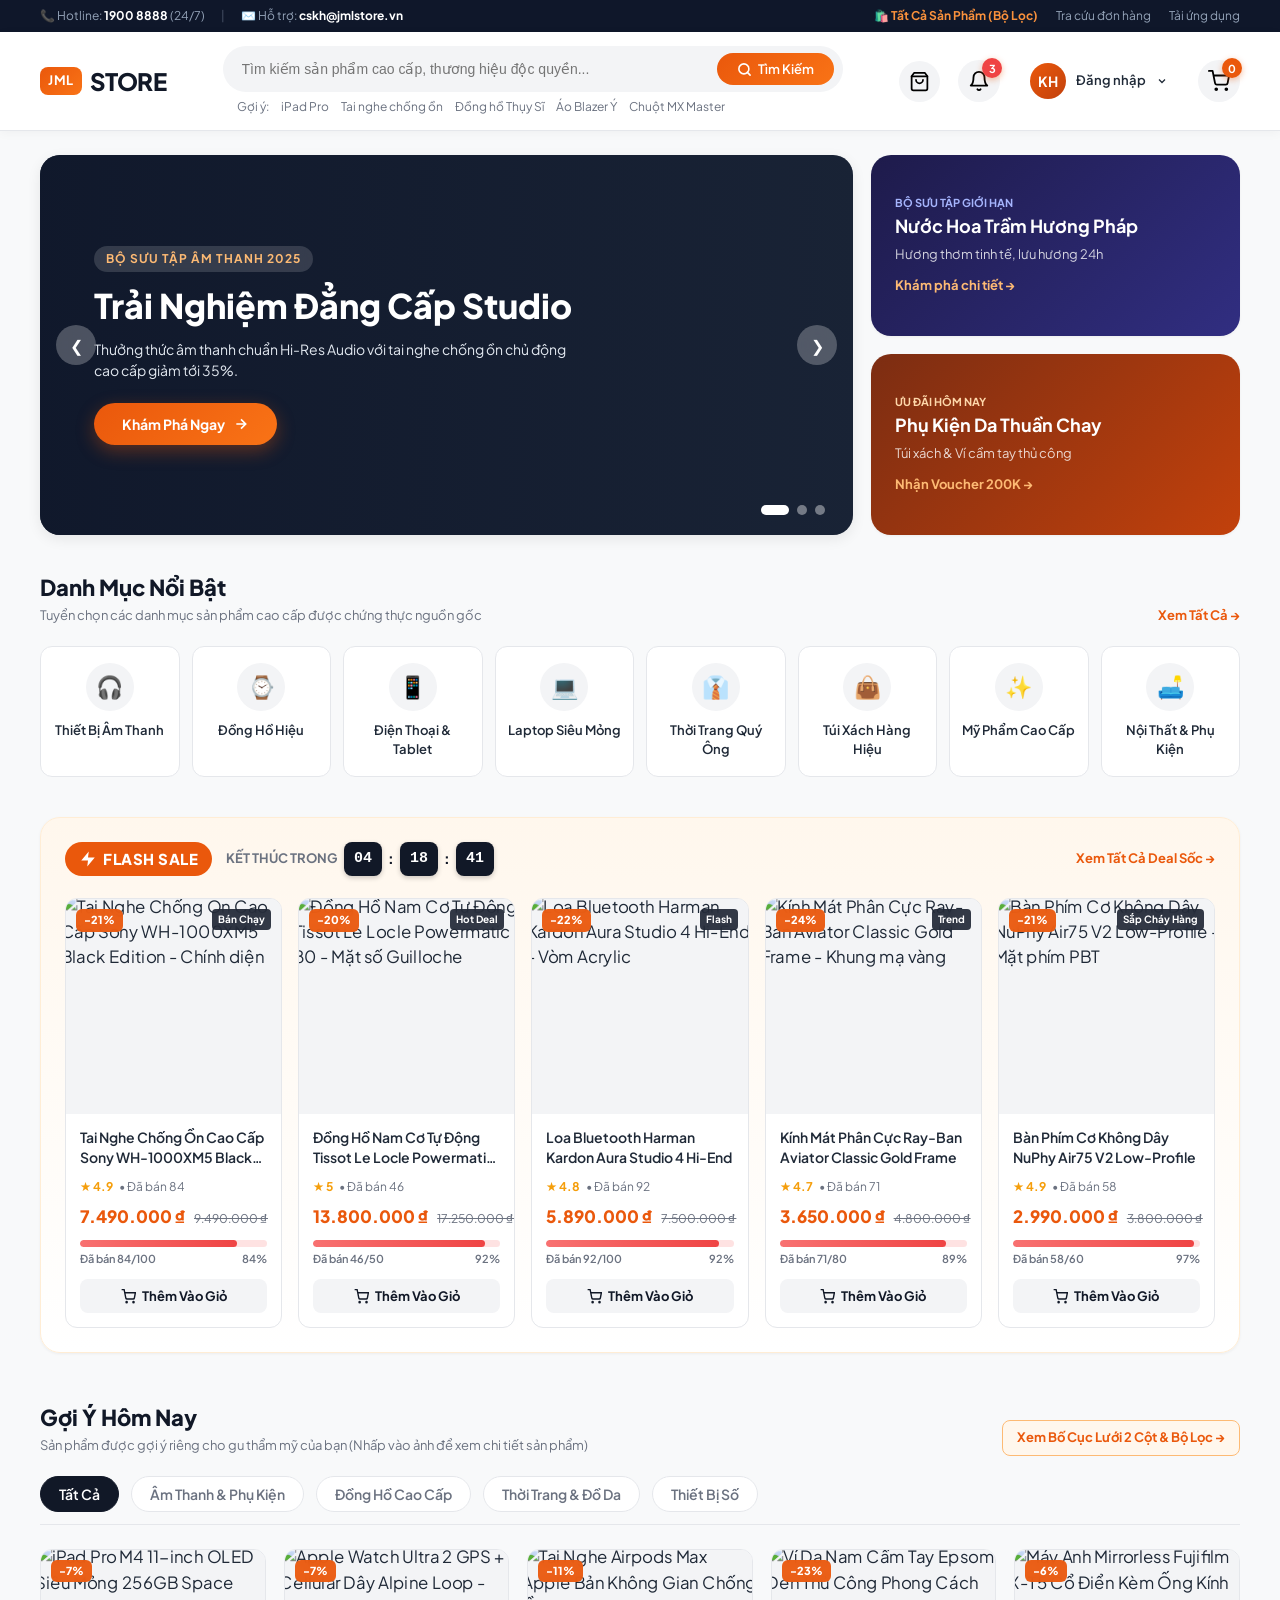
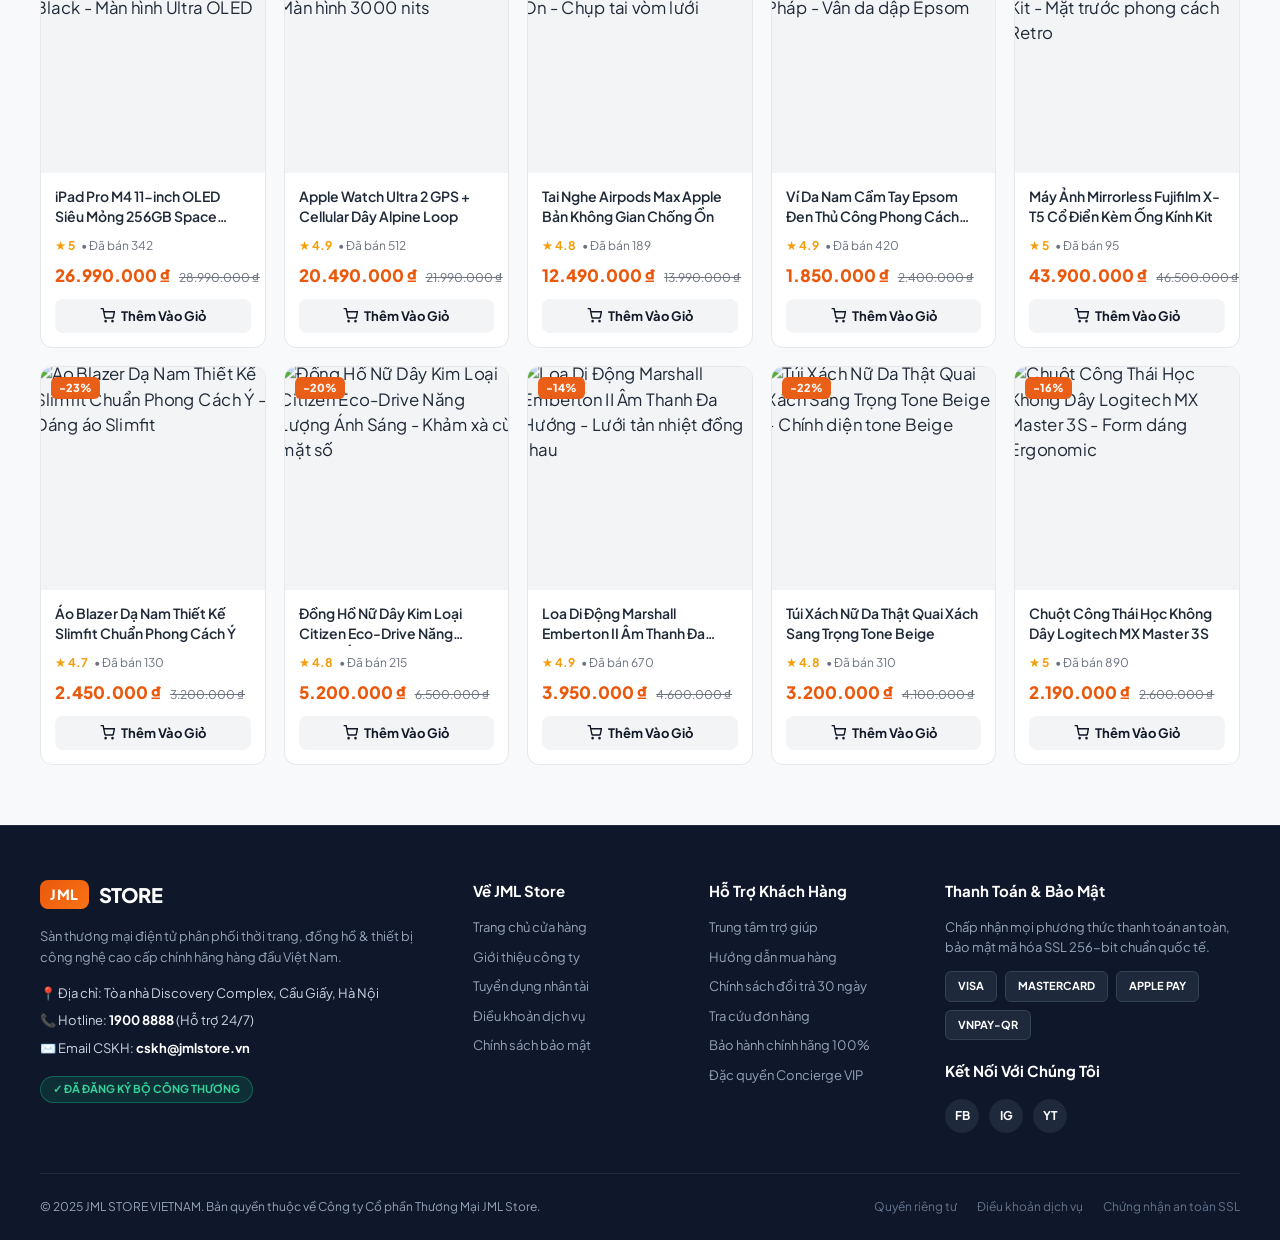
==== frontend/user/index.html @ 05810da1 "Merge branch 'develop' of https://github.com/nducanhh0402/JML-Store into develop" ====
<!doctype html>
<html lang="vi">
  <head>
    <meta charset="utf-8" />
    <meta content="width=device-width, initial-scale=1.0" name="viewport" />
    <title>JML Store - Sàn Thương Mại Điện Tử Cao Cấp</title>
    <link rel="icon" type="image/svg+xml" href="../admin/jml-store-icon.svg" />
    <link href="https://fonts.googleapis.com" rel="preconnect" />
    <link crossorigin="" href="https://fonts.gstatic.com" rel="preconnect" />
    <link
      href="https://fonts.googleapis.com/css2?family=Plus+Jakarta+Sans:wght@300;400;500;600;700;800&amp;display=swap"
      rel="stylesheet"
    />
    <style>
      /* ==========================================================================
       0. EMBEDDED GLOBAL STYLES (100% SELF-CONTAINED IN INDEX.HTML)
       ========================================================================== */
      html {
        scroll-behavior: smooth;
        -webkit-font-smoothing: antialiased;
      }

      body {
        overscroll-behavior-y: none;
      }

      .material-symbols-outlined {
        font-variation-settings: 'FILL' 0, 'wght' 400, 'GRAD' 0, 'opsz' 24;
      }
      /* ==========================================================================
       1. CSS RESET & GLOBAL VARIABLES
       ========================================================================== */
      :root {
        --primary: #ea580c;
        --primary-hover: #c2410c;
        --primary-light: #ffedd5;
        --secondary: #111827;
        --secondary-light: #4b5563;
        --accent: #f97316;
        --success: #10b981;
        --background: #f8f9fa;
        --surface: #ffffff;
        --surface-dim: #f3f4f6;
        --border: #e5e7eb;
        --border-focus: #fdba74;
        --text-main: #1f2937;
        --text-muted: #6b7280;
        --shadow-sm: 0 1px 3px rgba(0, 0, 0, 0.05);
        --shadow-md: 0 4px 14px rgba(0, 0, 0, 0.08);
        --shadow-lg: 0 12px 28px rgba(0, 0, 0, 0.12);
        --radius-sm: 8px;
        --radius-md: 12px;
        --radius-lg: 20px;
        --transition: all 0.3s cubic-bezier(0.4, 0, 0.2, 1);
      }

      * {
        box-sizing: border-box;
        margin: 0;
        padding: 0;
      }

      body {
        font-family:
          "Plus Jakarta Sans",
          -apple-system,
          BlinkMacSystemFont,
          sans-serif;
        background-color: var(--background);
        color: var(--text-main);
        line-height: 1.5;
        overflow-x: hidden;
        -webkit-font-smoothing: antialiased;
      }

      a {
        text-decoration: none;
        color: inherit;
      }

      button {
        font-family: inherit;
        border: none;
        background: none;
        cursor: pointer;
        outline: none;
      }

      .container {
        max-width: 1240px;
        margin: 0 auto;
        padding: 0 20px;
      }

      /* Single Page Application Section Controls */
      .spa-section {
        display: none;
      }
      .spa-section.active {
        display: block;
        animation: fadeInView 0.3s cubic-bezier(0.16, 1, 0.3, 1) forwards;
      }
      @keyframes fadeInView {
        from {
          opacity: 0;
          transform: translateY(8px);
        }
        to {
          opacity: 1;
          transform: translateY(0);
        }
      }

      /* ==========================================================================
       2. HEADER & STICKY NAVIGATION
       ========================================================================== */
      .top-bar {
        background: #0f172a;
        color: #94a3b8;
        font-size: 12px;
        padding: 7px 0;
      }
      .top-bar-inner {
        display: flex;
        justify-content: space-between;
        align-items: center;
      }
      .top-links {
        display: flex;
        gap: 18px;
      }
      .top-links a:hover {
        color: #ffffff;
      }

      .header-main {
        position: sticky;
        top: 0;
        z-index: 1000;
        background: rgba(255, 255, 255, 0.95);
        backdrop-filter: blur(12px);
        box-shadow: 0 2px 10px rgba(0, 0, 0, 0.04);
        border-bottom: 1px solid var(--border);
        transition: var(--transition);
      }

      .header-container {
        display: flex;
        align-items: center;
        justify-content: space-between;
        padding: 14px 20px;
        gap: 28px;
      }

      .logo {
        display: flex;
        align-items: center;
        gap: 8px;
        font-size: 24px;
        font-weight: 800;
        color: var(--secondary);
        letter-spacing: -0.5px;
        cursor: pointer;
      }
      .logo-badge {
        background: linear-gradient(135deg, var(--primary), var(--accent));
        color: #fff;
        padding: 4px 8px;
        border-radius: var(--radius-sm);
        font-size: 13px;
        font-weight: 700;
        letter-spacing: 0.5px;
        text-transform: uppercase;
      }

      /* Smart Search Bar */
      .search-wrapper {
        flex: 1;
        max-width: 620px;
        position: relative;
      }
      .search-box {
        display: flex;
        align-items: center;
        background: var(--surface-dim);
        border: 1.5px solid transparent;
        border-radius: 99px;
        padding: 6px 8px 6px 18px;
        transition: var(--transition);
      }
      .search-box:focus-within {
        background: #ffffff;
        border-color: var(--primary);
        box-shadow: 0 0 0 4px rgba(234, 88, 12, 0.12);
      }
      .search-input {
        flex: 1;
        border: none;
        background: transparent;
        outline: none;
        font-size: 14px;
        color: var(--text-main);
      }
      .search-btn {
        background: linear-gradient(135deg, var(--primary), var(--accent));
        color: #ffffff;
        padding: 8px 20px;
        border-radius: 99px;
        font-size: 13px;
        font-weight: 600;
        display: flex;
        align-items: center;
        gap: 6px;
        transition: var(--transition);
      }
      .search-btn:hover {
        transform: scale(1.03);
        box-shadow: 0 4px 12px rgba(234, 88, 12, 0.3);
      }
      .search-keywords {
        display: flex;
        gap: 12px;
        margin-top: 6px;
        font-size: 12px;
        color: var(--text-muted);
        padding-left: 14px;
      }
      .search-keywords a {
        transition: var(--transition);
        cursor: pointer;
      }
      .search-keywords a:hover {
        color: var(--primary);
      }

      /* Actions & Cart Icon */
      .header-actions {
        display: flex;
        align-items: center;
        gap: 18px;
      }
      .user-profile {
        display: flex;
        align-items: center;
        gap: 10px;
        cursor: pointer;
        padding: 6px 12px;
        border-radius: 99px;
        transition: var(--transition);
      }
      .user-profile:hover {
        background: var(--surface-dim);
      }
      .user-avatar {
        width: 36px;
        height: 36px;
        border-radius: 50%;
        background: linear-gradient(135deg, #ea580c, #c2410c);
        color: #ffffff;
        display: flex;
        align-items: center;
        justify-content: center;
        font-weight: 700;
        font-size: 14px;
      }

      .cart-btn {
        position: relative;
        padding: 10px;
        border-radius: 50%;
        background: var(--surface-dim);
        display: flex;
        align-items: center;
        justify-content: center;
        transition: var(--transition);
      }
      .cart-btn:hover {
        background: var(--primary-light);
        color: var(--primary);
      }
      .cart-badge {
        position: absolute;
        top: -2px;
        right: -2px;
        background: var(--primary);
        color: #ffffff;
        font-size: 11px;
        font-weight: 700;
        width: 20px;
        height: 20px;
        border-radius: 50%;
        display: flex;
        align-items: center;
        justify-content: center;
        box-shadow: 0 2px 6px rgba(234, 88, 12, 0.4);
        transition: transform 0.25s cubic-bezier(0.175, 0.885, 0.32, 1.275);
      }
      .cart-badge.bounce {
        animation: cartBounce 0.5s cubic-bezier(0.36, 0.07, 0.19, 0.97) both;
      }

      @keyframes cartBounce {
        0%,
        100% {
          transform: scale(1);
        }
        30% {
          transform: scale(1.4) translateY(-3px);
        }
        60% {
          transform: scale(0.9);
        }
        80% {
          transform: scale(1.15);
        }
      }

      /* Dropdown Modals */
      .cart-dropdown {
        position: absolute;
        top: calc(100% + 12px);
        right: 0;
        width: 360px;
        background: #ffffff;
        border-radius: var(--radius-md);
        box-shadow: var(--shadow-lg);
        border: 1px solid var(--border);
        padding: 18px;
        display: none;
        flex-direction: column;
        gap: 12px;
        z-index: 1001;
        animation: fadeInDropdown 0.25s ease forwards;
      }
      .cart-dropdown.active {
        display: flex;
      }
      @keyframes fadeInDropdown {
        from {
          opacity: 0;
          transform: translateY(-8px);
        }
        to {
          opacity: 1;
          transform: translateY(0);
        }
      }
      .cart-item {
        display: flex;
        align-items: center;
        gap: 12px;
        padding: 8px 0;
        border-bottom: 1px solid var(--border);
      }
      .cart-item img {
        width: 44px;
        height: 44px;
        border-radius: 6px;
        object-fit: cover;
      }
      .cart-item-info {
        flex: 1;
        font-size: 13px;
      }
      .cart-item-price {
        font-weight: 700;
        color: var(--primary);
      }

      /* ==========================================================================
       3. HERO BANNER & SUB-BANNERS
       ========================================================================== */
      .hero-section {
        padding: 24px 0 36px;
      }
      .hero-grid {
        display: grid;
        grid-template-columns: 2.2fr 1fr;
        gap: 18px;
        align-items: stretch;
      }

      /* Slider Container */
      .main-slider {
        position: relative;
        height: 380px;
        border-radius: var(--radius-lg);
        overflow: hidden;
        box-shadow: var(--shadow-md);
        background: #1e293b;
      }
      .slide {
        position: absolute;
        inset: 0;
        opacity: 0;
        visibility: hidden;
        transition:
          opacity 0.7s cubic-bezier(0.4, 0, 0.2, 1),
          transform 0.7s cubic-bezier(0.4, 0, 0.2, 1);
        transform: scale(1.03);
        display: flex;
        align-items: center;
        padding: 0 54px;
        color: #ffffff;
        background-size: cover;
        background-position: center;
      }
      .slide::before {
        content: "";
        position: absolute;
        inset: 0;
        background: linear-gradient(
          90deg,
          rgba(15, 23, 42, 0.92) 0%,
          rgba(15, 23, 42, 0.35) 100%
        );
        z-index: 1;
      }
      .slide.active {
        opacity: 1;
        visibility: visible;
        transform: scale(1);
      }
      .slide-content {
        position: relative;
        z-index: 2;
        max-width: 480px;
      }
      .slide-tag {
        display: inline-block;
        padding: 4px 12px;
        background: rgba(255, 255, 255, 0.15);
        backdrop-filter: blur(8px);
        border-radius: 99px;
        font-size: 12px;
        font-weight: 700;
        text-transform: uppercase;
        margin-bottom: 14px;
        letter-spacing: 1px;
        color: #fdba74;
      }
      .slide-title {
        font-size: 34px;
        font-weight: 800;
        line-height: 1.2;
        margin-bottom: 12px;
      }
      .slide-desc {
        font-size: 14px;
        color: #e2e8f0;
        margin-bottom: 22px;
        line-height: 1.5;
      }
      .btn-hero {
        background: linear-gradient(135deg, var(--primary), var(--accent));
        color: #fff;
        padding: 12px 28px;
        border-radius: 99px;
        font-weight: 700;
        font-size: 14px;
        display: inline-flex;
        align-items: center;
        gap: 8px;
        box-shadow: 0 6px 18px rgba(234, 88, 12, 0.35);
        transition: var(--transition);
      }
      .btn-hero:hover {
        transform: translateY(-2px) scale(1.02);
        box-shadow: 0 10px 24px rgba(234, 88, 12, 0.45);
      }
      .btn-hero:active {
        transform: translateY(1px) scale(0.98);
      }

      /* Slider Controls */
      .slider-nav {
        position: absolute;
        bottom: 20px;
        right: 28px;
        z-index: 5;
        display: flex;
        gap: 8px;
      }
      .slider-dot {
        width: 10px;
        height: 10px;
        border-radius: 99px;
        background: rgba(255, 255, 255, 0.4);
        transition: var(--transition);
        cursor: pointer;
      }
      .slider-dot.active {
        width: 28px;
        background: #ffffff;
      }

      .slider-arrows {
        position: absolute;
        top: 50%;
        width: 100%;
        transform: translateY(-50%);
        z-index: 5;
        display: flex;
        justify-content: space-between;
        padding: 0 16px;
        pointer-events: none;
      }
      .slider-arrow-btn {
        width: 40px;
        height: 40px;
        border-radius: 50%;
        background: rgba(255, 255, 255, 0.25);
        backdrop-filter: blur(8px);
        color: #ffffff;
        display: flex;
        align-items: center;
        justify-content: center;
        cursor: pointer;
        pointer-events: auto;
        transition: var(--transition);
        font-size: 16px;
      }
      .slider-arrow-btn:hover {
        background: #ffffff;
        color: var(--secondary);
      }

      /* Side Banners */
      .side-banners {
        display: flex;
        flex-direction: column;
        gap: 18px;
      }
      .side-banner {
        flex: 1;
        border-radius: var(--radius-lg);
        padding: 24px;
        position: relative;
        overflow: hidden;
        color: #ffffff;
        display: flex;
        flex-direction: column;
        justify-content: center;
        box-shadow: var(--shadow-sm);
        transition: var(--transition);
      }
      .side-banner:hover {
        transform: translateY(-3px);
        box-shadow: var(--shadow-md);
      }
      .side-banner-1 {
        background: linear-gradient(135deg, #1e1b4b 0%, #312e81 100%);
      }
      .side-banner-2 {
        background: linear-gradient(135deg, #7c2d12 0%, #c2410c 100%);
      }
      .side-banner-title {
        font-size: 18px;
        font-weight: 700;
        margin-bottom: 6px;
      }
      .side-banner-sub {
        font-size: 13px;
        color: rgba(255, 255, 255, 0.8);
        margin-bottom: 12px;
      }
      .side-banner-link {
        font-size: 13px;
        font-weight: 700;
        color: #fdba74;
        display: inline-flex;
        align-items: center;
        gap: 4px;
      }

      /* ==========================================================================
       4. CATEGORIES SECTION
       ========================================================================== */
      .section-title-wrap {
        display: flex;
        justify-content: space-between;
        align-items: flex-end;
        margin-bottom: 20px;
      }
      .section-title {
        font-size: 22px;
        font-weight: 800;
        color: var(--secondary);
        display: flex;
        align-items: center;
        gap: 10px;
      }
      .section-subtitle {
        font-size: 13px;
        color: var(--text-muted);
        margin-top: 2px;
      }
      .view-all-link {
        font-size: 13px;
        font-weight: 700;
        color: var(--primary);
        transition: var(--transition);
        cursor: pointer;
      }
      .view-all-link:hover {
        text-decoration: underline;
      }

      .categories-grid {
        display: grid;
        grid-template-columns: repeat(8, 1fr);
        gap: 12px;
        margin-bottom: 40px;
      }
      .category-card {
        background: var(--surface);
        border-radius: var(--radius-md);
        padding: 16px 10px;
        display: flex;
        flex-direction: column;
        align-items: center;
        text-align: center;
        border: 1px solid var(--border);
        transition: var(--transition);
        cursor: pointer;
      }
      .category-card:hover {
        transform: translateY(-6px);
        box-shadow: var(--shadow-md);
        border-color: var(--border-focus);
      }
      .category-icon {
        width: 48px;
        height: 48px;
        border-radius: 50%;
        background: var(--surface-dim);
        display: flex;
        align-items: center;
        justify-content: center;
        font-size: 22px;
        margin-bottom: 10px;
        transition: var(--transition);
      }
      .category-card:hover .category-icon {
        background: var(--primary-light);
        transform: scale(1.1);
      }
      .category-name {
        font-size: 13px;
        font-weight: 600;
        color: var(--text-main);
      }

      /* ==========================================================================
       5. FLASH SALE SECTION
       ========================================================================== */
      .flash-sale-wrapper {
        background: linear-gradient(180deg, #fff7ed 0%, #ffffff 100%);
        border: 1.5px solid #ffedd5;
        border-radius: var(--radius-lg);
        padding: 24px;
        margin-bottom: 48px;
        box-shadow: var(--shadow-sm);
      }
      .flash-sale-header {
        display: flex;
        justify-content: space-between;
        align-items: center;
        margin-bottom: 22px;
        flex-wrap: wrap;
        gap: 14px;
      }
      .flash-title-box {
        display: flex;
        align-items: center;
        gap: 14px;
      }
      .flash-badge {
        display: inline-flex;
        align-items: center;
        gap: 6px;
        background: var(--primary);
        color: #ffffff;
        padding: 6px 14px;
        border-radius: 99px;
        font-size: 15px;
        font-weight: 800;
        letter-spacing: 0.5px;
        animation: pulseGlow 2s infinite ease-in-out;
      }
      @keyframes pulseGlow {
        0%,
        100% {
          box-shadow: 0 0 0 0 rgba(234, 88, 12, 0.4);
        }
        50% {
          box-shadow: 0 0 0 8px rgba(234, 88, 12, 0);
        }
      }

      /* Countdown Timer */
      .countdown-timer {
        display: flex;
        align-items: center;
        gap: 6px;
        font-weight: 700;
        font-size: 14px;
      }
      .countdown-box {
        background: #111827;
        color: #ffffff;
        padding: 6px 10px;
        border-radius: var(--radius-sm);
        min-width: 34px;
        text-align: center;
        font-size: 15px;
        font-family: monospace;
        font-weight: 700;
        box-shadow: 0 2px 5px rgba(0, 0, 0, 0.2);
      }
      .countdown-sep {
        font-weight: 800;
        color: #111827;
      }

      .flash-products-grid {
        display: grid;
        grid-template-columns: repeat(5, 1fr);
        gap: 16px;
      }

      /* ==========================================================================
       6. PRODUCT CARDS & INTERACTIONS (HOVER MULTI-IMAGE CAROUSEL)
       ========================================================================== */
      .product-card {
        background: var(--surface);
        border-radius: var(--radius-md);
        border: 1px solid var(--border);
        overflow: hidden;
        display: flex;
        flex-direction: column;
        transition: var(--transition);
        position: relative;
        cursor: pointer;
      }
      .product-card:hover {
        transform: translateY(-6px);
        box-shadow: var(--shadow-lg);
        border-color: #fdba74;
      }

      .product-img-wrapper {
        position: relative;
        aspect-ratio: 1/1;
        overflow: hidden;
        background: #f3f4f6;
        cursor: pointer;
      }

      /* Image layer container inside wrapper */
      .product-carousel-track {
        position: absolute;
        inset: 0;
        width: 100%;
        height: 100%;
      }

      .product-slide-img {
        position: absolute;
        inset: 0;
        width: 100%;
        height: 100%;
        object-fit: cover;
        opacity: 0;
        visibility: hidden;
        transform: scale(1.02);
        transition:
          opacity 0.45s cubic-bezier(0.4, 0, 0.2, 1),
          transform 0.6s cubic-bezier(0.4, 0, 0.2, 1);
        pointer-events: none;
      }
      .product-slide-img.active {
        opacity: 1;
        visibility: visible;
        transform: scale(1.05);
      }

      /* Mini Pagination Dots & Indicators */
      .product-mini-indicators {
        position: absolute;
        bottom: 8px;
        left: 0;
        right: 0;
        z-index: 5;
        display: flex;
        justify-content: center;
        align-items: center;
        gap: 4px;
        padding: 0 10px;
        opacity: 0;
        transform: translateY(4px);
        transition:
          opacity 0.3s ease,
          transform 0.3s ease;
      }
      .product-img-wrapper:hover .product-mini-indicators,
      .product-card:hover .product-mini-indicators {
        opacity: 1;
        transform: translateY(0);
      }

      .product-mini-dot {
        width: 6px;
        height: 6px;
        border-radius: 99px;
        background: rgba(255, 255, 255, 0.65);
        backdrop-filter: blur(2px);
        box-shadow: 0 1px 3px rgba(0, 0, 0, 0.3);
        transition: all 0.3s cubic-bezier(0.4, 0, 0.2, 1);
        cursor: pointer;
      }
      .product-mini-dot.active {
        width: 16px;
        background: #ffffff;
        box-shadow: 0 1px 4px rgba(234, 88, 12, 0.6);
      }

      /* Angle label badge on hover */
      .product-angle-badge {
        position: absolute;
        bottom: 8px;
        right: 8px;
        background: rgba(17, 24, 39, 0.75);
        backdrop-filter: blur(4px);
        color: #ffffff;
        font-size: 9px;
        font-weight: 700;
        padding: 2px 6px;
        border-radius: 4px;
        letter-spacing: 0.3px;
        z-index: 4;
        opacity: 0;
        transform: translateY(4px);
        transition:
          opacity 0.25s ease,
          transform 0.25s ease;
        pointer-events: none;
      }
      .product-img-wrapper:hover .product-angle-badge {
        opacity: 0.9;
        transform: translateY(0);
      }

      .discount-tag {
        position: absolute;
        top: 10px;
        left: 10px;
        background: rgba(234, 88, 12, 0.95);
        backdrop-filter: blur(4px);
        color: #ffffff;
        font-size: 11px;
        font-weight: 800;
        padding: 3px 8px;
        border-radius: 6px;
        z-index: 6;
      }
      .exclusive-tag {
        position: absolute;
        top: 10px;
        right: 10px;
        background: rgba(17, 24, 39, 0.85);
        backdrop-filter: blur(4px);
        color: #ffffff;
        font-size: 10px;
        font-weight: 700;
        padding: 3px 6px;
        border-radius: 4px;
        z-index: 6;
      }

      .product-body {
        padding: 14px;
        display: flex;
        flex-direction: column;
        flex: 1;
      }
      .product-title {
        font-size: 14px;
        font-weight: 600;
        color: var(--text-main);
        display: -webkit-box;
        -webkit-line-clamp: 2;
        line-clamp: 2;
        -webkit-box-orient: vertical;
        overflow: hidden;
        min-height: 42px;
        margin-bottom: 8px;
        line-height: 1.4;
        transition: color 0.2s;
      }
      .product-card:hover .product-title {
        color: var(--primary);
      }

      .product-meta {
        display: flex;
        align-items: center;
        gap: 6px;
        font-size: 12px;
        color: var(--text-muted);
        margin-bottom: 8px;
      }
      .rating-stars {
        color: #f59e0b;
        font-weight: 700;
        display: flex;
        align-items: center;
        gap: 2px;
      }

      .price-row {
        display: flex;
        align-items: baseline;
        gap: 8px;
        margin-bottom: 10px;
      }
      .current-price {
        font-size: 17px;
        font-weight: 800;
        color: var(--primary);
      }
      .original-price {
        font-size: 12px;
        color: var(--text-muted);
        text-decoration: line-through;
      }

      /* Flash Sale Progress Bar */
      .progress-box {
        margin-top: auto;
        margin-bottom: 12px;
      }
      .progress-bar-bg {
        width: 100%;
        height: 7px;
        background: #fee2e2;
        border-radius: 99px;
        overflow: hidden;
      }
      .progress-bar-fill {
        height: 100%;
        background: linear-gradient(90deg, #f87171, #ef4444);
        border-radius: 99px;
        transition: width 1s ease-in-out;
      }
      .progress-text {
        font-size: 11px;
        color: var(--text-muted);
        font-weight: 600;
        margin-top: 4px;
        display: flex;
        justify-content: space-between;
      }

      /* Add to Cart Button */
      .btn-add-cart {
        width: 100%;
        padding: 9px 12px;
        border-radius: var(--radius-sm);
        background: var(--surface-dim);
        color: var(--secondary);
        font-size: 13px;
        font-weight: 700;
        display: flex;
        align-items: center;
        justify-content: center;
        gap: 6px;
        transition: var(--transition);
      }
      .btn-add-cart:hover {
        background: var(--primary);
        color: #ffffff;
        box-shadow: 0 4px 12px rgba(234, 88, 12, 0.25);
      }
      .btn-add-cart:active {
        transform: scale(0.96);
      }

      /* ==========================================================================
       7. PRODUCT GRID (GỢI Ý HÔM NAY)
       ========================================================================== */
      .recommend-section {
        margin-bottom: 60px;
      }
      .recommend-tabs {
        display: flex;
        gap: 12px;
        margin-bottom: 24px;
        border-bottom: 1px solid var(--border);
        padding-bottom: 12px;
        overflow-x: auto;
      }
      .tab-btn {
        padding: 8px 18px;
        border-radius: 99px;
        font-size: 14px;
        font-weight: 600;
        color: var(--text-muted);
        background: var(--surface);
        border: 1px solid var(--border);
        transition: var(--transition);
        white-space: nowrap;
      }
      .tab-btn.active,
      .tab-btn:hover {
        background: var(--secondary);
        color: #ffffff;
        border-color: var(--secondary);
      }

      .recommend-grid {
        display: grid;
        grid-template-columns: repeat(5, 1fr);
        gap: 18px;
      }

      /* ==========================================================================
       8. CHI TIẾT SẢN PHẨM (PRODUCT DETAIL VIEW)
       ========================================================================== */
      .product-detail-wrapper {
        padding: 16px 0 60px;
      }

      /* Breadcrumb Bar */
      .detail-breadcrumb-bar {
        display: flex;
        align-items: center;
        justify-content: space-between;
        padding: 12px 0 22px;
        border-bottom: 1px solid var(--border);
        margin-bottom: 28px;
        flex-wrap: wrap;
        gap: 12px;
      }
      .btn-back-home {
        display: inline-flex;
        align-items: center;
        gap: 8px;
        font-weight: 700;
        font-size: 14px;
        color: var(--secondary);
        background: var(--surface);
        border: 1.5px solid var(--border);
        padding: 8px 16px;
        border-radius: 99px;
        transition: var(--transition);
      }
      .btn-back-home:hover {
        background: var(--primary);
        color: #ffffff;
        border-color: var(--primary);
        transform: translateX(-4px);
      }
      .breadcrumb-trail {
        display: flex;
        align-items: center;
        gap: 8px;
        font-size: 13px;
        color: var(--text-muted);
      }
      .breadcrumb-trail a:hover {
        color: var(--primary);
        text-decoration: underline;
      }
      .breadcrumb-current {
        font-weight: 600;
        color: var(--text-main);
        max-width: 380px;
        white-space: nowrap;
        overflow: hidden;
        text-overflow: ellipsis;
      }

      /* Showcase Grid (2 Columns) */
      .product-showcase-grid {
        display: grid;
        grid-template-columns: 1.15fr 1.35fr;
        gap: 40px;
        align-items: start;
        margin-bottom: 48px;
      }

      /* Gallery Column */
      .showcase-gallery {
        position: sticky;
        top: 90px;
      }
      .main-image-viewport {
        position: relative;
        aspect-ratio: 1/1;
        background: #ffffff;
        border-radius: var(--radius-lg);
        overflow: hidden;
        border: 1px solid var(--border);
        box-shadow: var(--shadow-sm);
        display: flex;
        align-items: center;
        justify-content: center;
      }
      .main-image-viewport img {
        width: 100%;
        height: 100%;
        object-fit: cover;
        transition: transform 0.4s ease;
      }
      .main-image-viewport:hover img {
        transform: scale(1.04);
      }
      .detail-discount-tag {
        position: absolute;
        top: 14px;
        left: 14px;
        background: var(--primary);
        color: #ffffff;
        font-size: 13px;
        font-weight: 800;
        padding: 4px 10px;
        border-radius: var(--radius-sm);
        z-index: 5;
        box-shadow: 0 2px 8px rgba(234, 88, 12, 0.4);
      }
      .detail-exclusive-tag {
        position: absolute;
        top: 14px;
        right: 14px;
        background: #111827;
        color: #ffffff;
        font-size: 11px;
        font-weight: 700;
        padding: 4px 10px;
        border-radius: var(--radius-sm);
        z-index: 5;
      }
      .detail-angle-indicator {
        position: absolute;
        bottom: 14px;
        right: 14px;
        background: rgba(17, 24, 39, 0.85);
        color: #ffffff;
        font-size: 11px;
        font-weight: 700;
        padding: 4px 10px;
        border-radius: 99px;
        backdrop-filter: blur(4px);
        z-index: 5;
      }

      /* Thumbnails Strip */
      .gallery-thumbs-row {
        display: grid;
        grid-template-columns: repeat(4, 1fr);
        gap: 12px;
        margin-top: 16px;
      }
      .gallery-thumb-item {
        background: #ffffff;
        border: 2px solid var(--border);
        border-radius: var(--radius-md);
        padding: 4px;
        cursor: pointer;
        display: flex;
        flex-direction: column;
        align-items: center;
        gap: 4px;
        transition: var(--transition);
      }
      .gallery-thumb-item:hover {
        border-color: var(--border-focus);
      }
      .gallery-thumb-item.active {
        border-color: var(--primary);
        box-shadow: 0 0 0 3px rgba(234, 88, 12, 0.15);
      }
      .gallery-thumb-item img {
        width: 100%;
        aspect-ratio: 1/1;
        object-fit: cover;
        border-radius: 6px;
      }
      .gallery-thumb-item span {
        font-size: 10px;
        font-weight: 700;
        color: var(--text-muted);
        text-align: center;
        white-space: nowrap;
        overflow: hidden;
        text-overflow: ellipsis;
        width: 100%;
      }

      /* Trust Badges Grid */
      .trust-features-grid {
        display: grid;
        grid-template-columns: 1fr 1fr;
        gap: 12px;
        margin-top: 24px;
        background: #ffffff;
        border: 1px solid var(--border);
        border-radius: var(--radius-md);
        padding: 16px;
      }
      .trust-item {
        display: flex;
        align-items: center;
        gap: 10px;
      }
      .trust-icon {
        font-size: 22px;
        line-height: 1;
      }
      .trust-item strong {
        display: block;
        font-size: 12px;
        color: var(--secondary);
      }
      .trust-item span {
        display: block;
        font-size: 11px;
        color: var(--text-muted);
      }

      /* Purchasing Info Column */
      .showcase-info {
        display: flex;
        flex-direction: column;
        gap: 18px;
      }
      .detail-mall-badge {
        display: flex;
        align-items: center;
        gap: 10px;
      }
      .mall-pill {
        background: #ef4444;
        color: #ffffff;
        font-size: 11px;
        font-weight: 800;
        padding: 3px 8px;
        border-radius: 4px;
        letter-spacing: 0.5px;
      }
      .sku-pill {
        font-size: 12px;
        color: var(--text-muted);
        font-family: monospace;
      }
      .detail-product-title {
        font-size: 26px;
        font-weight: 800;
        color: var(--secondary);
        line-height: 1.3;
      }

      .detail-meta-row {
        display: flex;
        align-items: center;
        gap: 12px;
        font-size: 13px;
        color: var(--text-muted);
      }
      .meta-rating {
        display: flex;
        align-items: center;
        gap: 4px;
        color: #f59e0b;
        font-weight: 800;
      }
      .meta-rating .stars {
        font-size: 15px;
      }
      .meta-reviews,
      .meta-sold {
        color: var(--text-main);
        font-weight: 600;
      }

      /* Price Box */
      .detail-price-box {
        background: linear-gradient(135deg, #fff7ed 0%, #ffedd5 100%);
        border: 1.5px solid #fed7aa;
        border-radius: var(--radius-md);
        padding: 20px 24px;
      }
      .price-header {
        display: flex;
        align-items: center;
        justify-content: space-between;
        margin-bottom: 8px;
      }
      .price-label {
        font-size: 12px;
        font-weight: 700;
        text-transform: uppercase;
        color: var(--primary);
        letter-spacing: 0.5px;
      }
      .deal-pill {
        background: #ea580c;
        color: #ffffff;
        font-size: 10px;
        font-weight: 800;
        padding: 3px 8px;
        border-radius: 99px;
      }
      .price-numbers {
        display: flex;
        align-items: baseline;
        gap: 14px;
        flex-wrap: wrap;
      }
      .detail-current-price {
        font-size: 32px;
        font-weight: 800;
        color: var(--primary);
      }
      .detail-original-price {
        font-size: 16px;
        color: var(--text-muted);
        text-decoration: line-through;
      }
      .detail-save-badge {
        font-size: 12px;
        font-weight: 700;
        color: #15803d;
        background: #dcfce7;
        padding: 3px 8px;
        border-radius: 6px;
      }
      .price-voucher-notice {
        margin-top: 12px;
        padding-top: 10px;
        border-top: 1px dashed #fdba74;
        font-size: 12px;
        color: #9a3412;
        font-weight: 600;
      }

      /* Variants */
      .variant-section {
        display: flex;
        flex-direction: column;
        gap: 8px;
      }
      .variant-title {
        display: flex;
        justify-content: space-between;
        font-size: 13px;
        color: var(--text-main);
      }
      .variant-title strong {
        color: var(--primary);
      }
      .variant-options {
        display: flex;
        gap: 10px;
        flex-wrap: wrap;
      }
      .variant-btn {
        display: inline-flex;
        align-items: center;
        gap: 6px;
        background: #ffffff;
        border: 1.5px solid var(--border);
        border-radius: var(--radius-sm);
        padding: 8px 16px;
        font-size: 13px;
        font-weight: 600;
        color: var(--text-main);
        cursor: pointer;
        transition: var(--transition);
      }
      .variant-btn:hover {
        border-color: var(--border-focus);
      }
      .variant-btn.active {
        border-color: var(--primary);
        background: var(--primary-light);
        color: var(--primary);
        box-shadow: 0 0 0 2px rgba(234, 88, 12, 0.15);
      }
      .color-dot {
        width: 12px;
        height: 12px;
        border-radius: 50%;
        border: 1px solid rgba(0, 0, 0, 0.1);
      }

      /* Quantity Picker */
      .quantity-section {
        display: flex;
        align-items: center;
        gap: 16px;
        padding: 6px 0;
      }
      .qty-label {
        font-size: 13px;
        font-weight: 600;
        color: var(--text-main);
      }
      .qty-picker {
        display: inline-flex;
        align-items: center;
        border: 1.5px solid var(--border);
        border-radius: var(--radius-sm);
        background: #ffffff;
        overflow: hidden;
      }
      .qty-picker button {
        width: 36px;
        height: 36px;
        font-size: 18px;
        font-weight: 700;
        color: var(--secondary);
        display: flex;
        align-items: center;
        justify-content: center;
        transition: background 0.2s;
      }
      .qty-picker button:hover {
        background: var(--surface-dim);
      }
      .qty-picker input {
        width: 44px;
        height: 36px;
        border: none;
        outline: none;
        text-align: center;
        font-weight: 700;
        font-size: 14px;
        color: var(--text-main);
        background: transparent;
      }
      .stock-remain {
        font-size: 12px;
        color: var(--text-muted);
      }

      /* Actions Buttons */
      .detail-actions-row {
        display: flex;
        gap: 14px;
        margin-top: 8px;
      }
      .btn-detail-add-cart {
        flex: 1;
        display: flex;
        align-items: center;
        justify-content: center;
        gap: 10px;
        padding: 14px 20px;
        border-radius: var(--radius-md);
        border: 2px solid var(--primary);
        background: #ffffff;
        color: var(--primary);
        font-size: 15px;
        font-weight: 800;
        cursor: pointer;
        transition: var(--transition);
      }
      .btn-detail-add-cart:hover {
        background: var(--primary-light);
        transform: translateY(-2px);
      }
      .btn-detail-buy-now {
        flex: 1.25;
        display: flex;
        align-items: center;
        justify-content: center;
        gap: 10px;
        padding: 14px 24px;
        border-radius: var(--radius-md);
        background: linear-gradient(135deg, var(--primary), var(--accent));
        color: #ffffff;
        font-size: 15px;
        font-weight: 800;
        cursor: pointer;
        box-shadow: 0 6px 20px rgba(234, 88, 12, 0.35);
        transition: var(--transition);
      }
      .btn-detail-buy-now:hover {
        transform: translateY(-2px);
        box-shadow: 0 10px 24px rgba(234, 88, 12, 0.45);
      }

      /* Shipping Card */
      .shipping-info-card {
        background: var(--surface);
        border: 1px solid var(--border);
        border-radius: var(--radius-md);
        padding: 14px 18px;
        font-size: 12px;
        display: flex;
        flex-direction: column;
        gap: 8px;
      }
      .shipping-row {
        display: flex;
        align-items: center;
        gap: 8px;
        flex-wrap: wrap;
      }
      .shipping-row strong {
        color: var(--secondary);
      }

      /* Product Detail Tabs Section */
      .detail-tabs-section {
        background: #ffffff;
        border-radius: var(--radius-lg);
        border: 1px solid var(--border);
        padding: 32px;
        margin-bottom: 48px;
        box-shadow: var(--shadow-sm);
      }
      .detail-tab-nav {
        display: flex;
        gap: 28px;
        border-bottom: 2px solid var(--border);
        margin-bottom: 24px;
        overflow-x: auto;
      }
      .detail-tab-btn {
        padding: 12px 6px;
        font-size: 15px;
        font-weight: 700;
        color: var(--text-muted);
        border-bottom: 3px solid transparent;
        margin-bottom: -2px;
        cursor: pointer;
        transition: var(--transition);
        white-space: nowrap;
      }
      .detail-tab-btn:hover {
        color: var(--primary);
      }
      .detail-tab-btn.active {
        color: var(--primary);
        border-bottom-color: var(--primary);
      }
      .detail-tab-pane {
        display: none;
        animation: fadeInTab 0.25s ease forwards;
        font-size: 14px;
        line-height: 1.7;
        color: var(--text-main);
      }
      .detail-tab-pane.active {
        display: block;
      }
      @keyframes fadeInTab {
        from {
          opacity: 0;
          transform: translateY(4px);
        }
        to {
          opacity: 1;
          transform: translateY(0);
        }
      }

      /* Spec Table */
      .spec-table {
        width: 100%;
        border-collapse: collapse;
      }
      .spec-table tr:nth-child(even) {
        background: #f8fafc;
      }
      .spec-table td {
        padding: 12px 18px;
        border-bottom: 1px solid var(--border);
        font-size: 13px;
      }
      .spec-table td.spec-key {
        width: 28%;
        font-weight: 700;
        color: var(--secondary);
      }

      /* Reviews List */
      .review-card {
        padding: 18px 0;
        border-bottom: 1px solid var(--border);
      }
      .review-header {
        display: flex;
        justify-content: space-between;
        align-items: center;
        margin-bottom: 6px;
      }
      .reviewer-name {
        font-weight: 700;
        font-size: 14px;
      }
      .review-date {
        font-size: 12px;
        color: var(--text-muted);
      }
      .review-stars {
        color: #f59e0b;
        font-size: 13px;
        margin-bottom: 6px;
      }
      .verified-badge {
        font-size: 11px;
        color: #10b981;
        font-weight: 700;
        margin-left: 6px;
      }

      /* ==========================================================================
       9. TOAST NOTIFICATION SYSTEM
       ========================================================================== */
      .toast-container {
        position: fixed;
        bottom: 24px;
        right: 24px;
        z-index: 9999;
        display: flex;
        flex-direction: column-reverse;
        gap: 10px;
        pointer-events: none;
      }
      .toast {
        pointer-events: auto;
        cursor: pointer;
        background: #ffffff;
        border-left: 4px solid var(--success);
        border-radius: var(--radius-sm);
        box-shadow: var(--shadow-lg);
        padding: 12px 18px;
        display: flex;
        align-items: center;
        gap: 12px;
        min-width: 300px;
        max-width: 380px;
        transform: translateX(120%);
        opacity: 0;
        transition:
          transform 0.35s cubic-bezier(0.16, 1, 0.3, 1),
          opacity 0.35s ease;
      }
      .toast.show {
        transform: translateX(0);
        opacity: 1;
      }
      .toast.hide {
        transform: translateX(120%);
        opacity: 0;
      }
      .toast-icon {
        width: 28px;
        height: 28px;
        border-radius: 50%;
        background: #d1fae5;
        color: var(--success);
        display: flex;
        align-items: center;
        justify-content: center;
        font-weight: 800;
        flex-shrink: 0;
      }
      .toast-content {
        flex: 1;
      }
      .toast-title {
        font-size: 13px;
        font-weight: 700;
        color: var(--secondary);
      }
      .toast-msg {
        font-size: 12px;
        color: var(--text-muted);
      }

      /* ==========================================================================
       10. FOOTER
       ========================================================================== */
      footer {
        background: #0f172a;
        color: #94a3b8;
        padding: 54px 0 24px;
        border-top: 1px solid #1e293b;
        font-size: 13px;
      }
      .footer-grid {
        display: grid;
        grid-template-columns: 2fr 1fr 1fr 1.5fr;
        gap: 40px;
        margin-bottom: 40px;
      }
      .footer-col h4 {
        color: #ffffff;
        font-size: 15px;
        font-weight: 700;
        margin-bottom: 16px;
      }
      .footer-links {
        display: flex;
        flex-direction: column;
        gap: 10px;
      }
      .footer-links a:hover {
        color: #fdba74;
      }
      .footer-bottom {
        border-top: 1px solid #1e293b;
        padding-top: 24px;
        display: flex;
        justify-content: space-between;
        align-items: center;
        font-size: 12px;
        flex-wrap: wrap;
        gap: 12px;
      }

      /* Responsive Queries */
      @media (max-width: 1024px) {
        .hero-grid {
          grid-template-columns: 1fr;
        }
        .side-banners {
          flex-direction: row;
        }
        .categories-grid {
          grid-template-columns: repeat(4, 1fr);
        }
        .flash-products-grid,
        .recommend-grid {
          grid-template-columns: repeat(3, 1fr);
        }
        .footer-grid {
          grid-template-columns: 1fr 1fr;
        }
        .product-showcase-grid {
          grid-template-columns: 1fr;
          gap: 28px;
        }
        .showcase-gallery {
          position: static;
        }
      }
      @media (max-width: 768px) {
        .top-links {
          display: none;
        }
        .header-container {
          flex-wrap: wrap;
          gap: 12px;
        }
        .search-wrapper {
          order: 3;
          max-width: 100%;
          width: 100%;
        }
        .categories-grid {
          grid-template-columns: repeat(2, 1fr);
        }
        .flash-products-grid,
        .recommend-grid {
          grid-template-columns: repeat(2, 1fr);
        }
        .footer-grid {
          grid-template-columns: 1fr;
        }
        .cart-dropdown {
          width: calc(100vw - 32px);
          right: -50px;
        }
        .detail-actions-row {
          flex-direction: column;
        }
      }
    </style>
  </head>
  <body>
    <!-- Top Utilities Bar -->
    <div class="top-bar">
      <div class="container top-bar-inner">
        <div style="display: flex; align-items: center; gap: 16px;">
          <span>📞 Hotline: <strong style="color: #fff;">1900 8888</strong> (24/7)</span>
          <span style="opacity: 0.4;">|</span>
          <span>✉️ Hỗ trợ: <strong style="color: #fff;">cskh@jmlstore.vn</strong></span>
        </div>
        <div class="top-links">
          <a href="products.html" style="color: #fb923c; font-weight: 700;">🛍️ Tất Cả Sản Phẩm (Bộ Lọc)</a>
          <a href="#" onclick="showToast('Thông báo', 'Hệ thống tra cứu đơn hàng trực tuyến đang hoạt động'); return false;">Tra cứu đơn hàng</a>
          <a href="#" onclick="showToast('Thông báo', 'Tải ứng dụng JML Store trên iOS / Android'); return false;">Tải ứng dụng</a>
        </div>
      </div>
    </div>

    <!-- Sticky Header -->
    <header class="header-main">
      <div class="container header-container">
        <!-- Logo -->
        <a class="logo" href="#" onclick="showHomeView(); return false;" title="Về Trang Chủ JML Store">
          <span class="logo-badge">JML</span>
          <span style="letter-spacing: -0.5px; font-weight: 800;">STORE</span>
        </a>

        <!-- Smart Search -->
        <div class="search-wrapper">
          <form
            class="search-box"
            id="searchForm"
            onsubmit="
              event.preventDefault();
              handleSearch();
            "
          >
            <input
              class="search-input"
              id="searchInput"
              placeholder="Tìm kiếm sản phẩm cao cấp, thương hiệu độc quyền..."
              type="text"
            />
            <button class="search-btn" type="submit">
              <svg
                fill="none"
                height="15"
                stroke="currentColor"
                stroke-linecap="round"
                stroke-linejoin="round"
                stroke-width="2.5"
                viewBox="0 0 24 24"
                width="15"
              >
                <circle cx="11" cy="11" r="8"></circle>
                <line x1="21" x2="16.65" y1="21" y2="16.65"></line>
              </svg>
              Tìm Kiếm
            </button>
          </form>
          <div class="search-keywords">
            <span>Gợi ý:</span>
            <a onclick="applyQuickSearch('iPad'); return false;">iPad Pro</a>
            <a onclick="applyQuickSearch('Tai Nghe'); return false;">Tai nghe chống ồn</a>
            <a onclick="applyQuickSearch('Đồng Hồ'); return false;">Đồng hồ Thụy Sĩ</a>
            <a onclick="applyQuickSearch('Áo Blazer'); return false;">Áo Blazer Ý</a>
            <a onclick="applyQuickSearch('Logitech'); return false;">Chuột MX Master</a>
          </div>
        </div>

        <!-- Actions -->
        <div class="header-actions">
          <!-- Notification Button -->
          <div style="position: relative">
            <button
              aria-label="Đơn hàng của tôi"
              class="cart-btn"
              onclick="openUserOrdersModal()"
              title="Xem Lịch sử Đơn hàng đã đặt"
            >
              <svg
                fill="none"
                height="21"
                stroke="currentColor"
                stroke-linecap="round"
                stroke-linejoin="round"
                stroke-width="2"
                viewBox="0 0 24 24"
                width="21"
              >
                <path d="M6 2L3 6v14a2 2 0 0 0 2 2h14a2 2 0 0 0 2-2V6l-3-4z"></path>
                <line x1="3" y1="6" x2="21" y2="6"></line>
                <path d="M16 10a4 4 0 0 1-8 0"></path>
              </svg>
            </button>
          </div>

          <!-- Notification Button -->
          <div style="position: relative">
            <button
              aria-label="Thông báo"
              class="cart-btn"
              id="notifToggleBtn"
            >
              <svg
                fill="none"
                height="22"
                stroke="currentColor"
                stroke-linecap="round"
                stroke-linejoin="round"
                stroke-width="2"
                viewBox="0 0 24 24"
                width="22"
              >
                <path d="M18 8A6 6 0 0 0 6 8c0 7-3 9-3 9h18s-3-2-3-9"></path>
                <path d="M13.73 21a2 2 0 0 1-3.46 0"></path>
              </svg>
              <div class="cart-badge" style="background: #ef4444">3</div>
            </button>
            <div
              class="cart-dropdown"
              id="notifDropdown"
              style="width: 320px"
            >
              <div
                style="
                  font-weight: 700;
                  font-size: 14px;
                  border-bottom: 1px solid var(--border);
                  padding-bottom: 8px;
                  display: flex;
                  justify-content: space-between;
                  align-items: center;
                "
              >
                <span>Thông Báo Mới</span>
                <span
                  style="
                    font-size: 11px;
                    color: var(--primary);
                    font-weight: 600;
                    cursor: pointer;
                  "
                  onclick="showToast('Thông báo', 'Đã đánh dấu tất cả thông báo là đã đọc');"
                  >Đã đọc tất cả</span
                >
              </div>
              <div
                style="
                  max-height: 260px;
                  overflow-y: auto;
                  display: flex;
                  flex-direction: column;
                  gap: 10px;
                "
              >
                <div
                  style="
                    padding: 8px;
                    border-radius: 8px;
                    background: var(--surface-dim);
                    font-size: 12px;
                  "
                >
                  <div
                    style="
                      font-weight: 700;
                      color: var(--secondary);
                      margin-bottom: 2px;
                    "
                  >
                    🔥 Flash Sale đã bắt đầu!
                  </div>
                  <div style="color: var(--text-muted)">
                    Giảm đến 35% cho các dòng thiết bị âm thanh cao cấp.
                  </div>
                </div>
                <div
                  style="
                    padding: 8px;
                    border-radius: 8px;
                    background: var(--surface-dim);
                    font-size: 12px;
                  "
                >
                  <div
                    style="
                      font-weight: 700;
                      color: var(--secondary);
                      margin-bottom: 2px;
                    "
                  >
                    🎁 Voucher 200.000₫ sẵn sàng
                  </div>
                  <div style="color: var(--text-muted)">
                    Áp dụng ngay cho đơn hàng phụ kiện đồ da thủ công.
                  </div>
                </div>
                <div
                  style="
                    padding: 8px;
                    border-radius: 8px;
                    background: var(--surface-dim);
                    font-size: 12px;
                  "
                >
                  <div
                    style="
                      font-weight: 700;
                      color: var(--secondary);
                      margin-bottom: 2px;
                    "
                  >
                    📦 Đơn hàng #LX8921 đang giao
                  </div>
                  <div style="color: var(--text-muted)">
                    Kiện hàng đang được nhân viên giao trong ngày hôm nay.
                  </div>
                </div>
              </div>
            </div>
          </div>

          <!-- User Profile Dropdown -->
          <div style="position: relative">
            <div
              class="user-profile"
              id="userProfileBtn"
            >
              <div class="user-avatar" id="headerUserAvatar">KH</div>
              <span id="headerUserName" style="font-size: 13px; font-weight: 600">Khách hàng</span>
              <svg
                width="12"
                height="12"
                viewBox="0 0 24 24"
                fill="none"
                stroke="currentColor"
                stroke-width="2.5"
              >
                <path d="M6 9l6 6 6-6"></path>
              </svg>
            </div>
            <div
              class="cart-dropdown"
              id="userDropdown"
              style="
                width: 250px;
                padding: 8px 0;
                gap: 0;
              "
            >
              <div
                style="
                  padding: 10px 16px;
                  border-bottom: 1px solid var(--border);
                  font-size: 12px;
                  color: var(--text-muted);
                "
              >
                Tài khoản đang dùng:
                <strong
                  id="dropdownUserFullName"
                  style="
                    color: var(--secondary);
                    display: block;
                    font-size: 13px;
                  "
                  >Khách vãng lai (Chưa đăng nhập)</strong
                >
              </div>
              <a
                href="#"
                onclick="openCustomerAuthModal('login'); return false;"
                style="
                  display: flex;
                  align-items: center;
                  gap: 10px;
                  padding: 10px 16px;
                  font-size: 13px;
                  font-weight: 600;
                  color: var(--text-main);
                  transition: background 0.2s;
                "
                onmouseover="this.style.background = 'var(--surface-dim)'"
                onmouseout="this.style.background = 'transparent'"
              >
                <svg width="16" height="16" viewBox="0 0 24 24" fill="none" stroke="currentColor" stroke-width="2">
                  <path d="M20 21v-2a4 4 0 0 0-4-4H8a4 4 0 0 0-4 4v2"></path>
                  <circle cx="12" cy="7" r="4"></circle>
                </svg>
                Đăng nhập / Đăng ký Khách
              </a>
              <a
                href="#"
                onclick="openUserOrdersModal(); return false;"
                style="
                  display: flex;
                  align-items: center;
                  gap: 10px;
                  padding: 10px 16px;
                  font-size: 13px;
                  font-weight: 600;
                  color: var(--primary);
                  transition: background 0.2s;
                "
                onmouseover="this.style.background = 'var(--surface-dim)'"
                onmouseout="this.style.background = 'transparent'"
              >
                <svg width="16" height="16" viewBox="0 0 24 24" fill="none" stroke="currentColor" stroke-width="2">
                  <path d="M6 2L3 6v14a2 2 0 0 0 2 2h14a2 2 0 0 0 2-2V6l-3-4z"></path>
                  <line x1="3" y1="6" x2="21" y2="6"></line>
                  <path d="M16 10a4 4 0 0 1-8 0"></path>
                </svg>
                Đơn hàng đã đặt (Lịch sử)
              </a>
              <div style="height: 1px; background: var(--border); margin: 4px 0"></div>
              <a
                href="#"
                onclick="handleUserLogout(); return false;"
                style="
                  display: flex;
                  align-items: center;
                  gap: 10px;
                  padding: 10px 16px;
                  font-size: 13px;
                  font-weight: 600;
                  color: #ef4444;
                  transition: background 0.2s;
                "
                onmouseover="this.style.background = 'var(--surface-dim)'"
                onmouseout="this.style.background = 'transparent'"
              >
                <svg width="16" height="16" viewBox="0 0 24 24" fill="none" stroke="currentColor" stroke-width="2">
                  <path d="M9 21H5a2 2 0 0 1-2-2V5a2 2 0 0 1 2-2h4"></path>
                  <polyline points="16 17 21 12 16 7"></polyline>
                  <line x1="21" y1="12" x2="9" y2="12"></line>
                </svg>
                Đăng xuất / Đổi tài khoản
              </a>
            </div>
          </div>

          <!-- Shopping Cart Dropdown -->
          <div style="position: relative">
            <button aria-label="Giỏ hàng" class="cart-btn" id="cartToggleBtn">
              <svg
                fill="none"
                height="22"
                stroke="currentColor"
                stroke-linecap="round"
                stroke-linejoin="round"
                stroke-width="2"
                viewBox="0 0 24 24"
                width="22"
              >
                <circle cx="9" cy="21" r="1"></circle>
                <circle cx="20" cy="21" r="1"></circle>
                <path
                  d="M1 1h4l2.68 13.39a2 2 0 0 0 2 1.61h9.72a2 2 0 0 0 2-1.61L23 6H6"
                ></path>
              </svg>
              <div class="cart-badge" id="cartCountBadge">0</div>
            </button>
            <div class="cart-dropdown" id="cartDropdown">
              <div
                style="
                  font-weight: 700;
                  font-size: 14px;
                  border-bottom: 1px solid var(--border);
                  padding-bottom: 8px;
                  display: flex;
                  justify-content: space-between;
                "
              >
                <span>Giỏ Hàng Của Bạn</span>
                <span id="cartCountHeader" style="font-size: 12px; color: var(--text-muted); font-weight: 500;">0 sản phẩm</span>
              </div>
              <div
                id="cartItemsList"
                style="max-height: 240px; overflow-y: auto"
              >
                <p
                  style="
                    font-size: 13px;
                    color: var(--text-muted);
                    text-align: center;
                    padding: 24px 0;
                  "
                >
                  Chưa có sản phẩm nào trong giỏ hàng
                </p>
              </div>
              <div
                style="
                  display: flex;
                  justify-content: space-between;
                  font-weight: 700;
                  font-size: 14px;
                  border-top: 1px solid var(--border);
                  padding-top: 8px;
                "
              >
                <span>Tổng tiền:</span>
                <span id="cartTotalSum" style="color: var(--primary)"
                  >0 ₫</span
                >
              </div>
              <button
                onclick="handleCheckout()"
                style="
                  background: var(--primary);
                  color: #fff;
                  padding: 10px;
                  border-radius: var(--radius-sm);
                  font-weight: 700;
                  font-size: 13px;
                  width: 100%;
                  transition: var(--transition);
                "
                onmouseover="this.style.background = 'var(--primary-hover)'"
                onmouseout="this.style.background = 'var(--primary)'"
              >
                Thanh Toán Ngay
              </button>
            </div>
          </div>
        </div>
      </div>
    </header>

    <!-- Main Content -->
    <main class="container">
      <!-- SPA VIEW 1: TRANG CHỦ (HOME VIEW) -->
      <div id="view-home" class="spa-section active">
        <!-- Hero Banner Slider -->
        <section class="hero-section reveal-on-scroll revealed">
          <div class="hero-grid">
            <!-- Main Interactive Slider -->
            <div class="main-slider" id="mainSlider">
              <!-- Slide 1 -->
              <div
                class="slide active"
                style="
                  background-image: url('https://images.unsplash.com/photo-1546435770-a3e426bf472b?auto=format&fit=crop&w=1200&q=80');
                "
              >
                <div class="slide-content">
                  <span class="slide-tag">Bộ Sưu Tập Âm Thanh 2025</span>
                  <h1 class="slide-title">Trải Nghiệm Đẳng Cấp Studio</h1>
                  <p class="slide-desc">
                    Thưởng thức âm thanh chuẩn Hi-Res Audio với tai nghe chống ồn
                    chủ động cao cấp giảm tới 35%.
                  </p>
                  <button class="btn-hero" onclick="scrollToFlashSale()">
                    Khám Phá Ngay
                    <svg
                      fill="none"
                      height="16"
                      stroke="currentColor"
                      stroke-width="2.5"
                      viewBox="0 0 24 24"
                      width="16"
                    >
                      <path d="M5 12h14M12 5l7 7-7 7"></path>
                    </svg>
                  </button>
                </div>
              </div>
              <!-- Slide 2 -->
              <div
                class="slide"
                style="
                  background-image: url('https://images.unsplash.com/photo-1523275335684-37898b6baf30?auto=format&fit=crop&w=1200&q=80');
                "
              >
                <div class="slide-content">
                  <span class="slide-tag">Đồng Hồ Tinh Hoa</span>
                  <h2 class="slide-title">Thời Khắc Sang Trọng &amp; Hoàn Mỹ</h2>
                  <p class="slide-desc">
                    Dòng đồng hồ cơ tự động Chronograph phiên bản giới hạn dành
                    riêng cho quý ông hiện đại.
                  </p>
                  <button class="btn-hero" onclick="scrollToFlashSale()">
                    Xem Bộ Sưu Tập
                    <svg
                      fill="none"
                      height="16"
                      stroke="currentColor"
                      stroke-width="2.5"
                      viewBox="0 0 24 24"
                      width="16"
                    >
                      <path d="M5 12h14M12 5l7 7-7 7"></path>
                    </svg>
                  </button>
                </div>
              </div>
              <!-- Slide 3 -->
              <div
                class="slide"
                style="
                  background-image: url('https://images.unsplash.com/photo-1508615039623-a25605d2b022?auto=format&fit=crop&w=1200&q=80');
                "
              >
                <div class="slide-content">
                  <span class="slide-tag">Công Nghệ Tương Lai</span>
                  <h2 class="slide-title">Smartwatch Series Pro Ultra</h2>
                  <p class="slide-desc">
                    Khung vỏ Titanium hàng không, đo chỉ số sinh học tức thời, pin
                    kéo dài 14 ngày bền bỉ.
                  </p>
                  <button class="btn-hero" onclick="scrollToFlashSale()">
                    Mua Với Giá Ưu Đãi
                    <svg
                      fill="none"
                      height="16"
                      stroke="currentColor"
                      stroke-width="2.5"
                      viewBox="0 0 24 24"
                      width="16"
                    >
                      <path d="M5 12h14M12 5l7 7-7 7"></path>
                    </svg>
                  </button>
                </div>
              </div>

              <!-- Controls -->
              <div class="slider-arrows">
                <button
                  aria-label="Slide trước"
                  class="slider-arrow-btn"
                  id="prevSlideBtn"
                >
                  ❮
                </button>
                <button
                  aria-label="Slide sau"
                  class="slider-arrow-btn"
                  id="nextSlideBtn"
                >
                  ❯
                </button>
              </div>
              <div class="slider-nav" id="sliderDots">
                <div class="slider-dot active" data-index="0"></div>
                <div class="slider-dot" data-index="1"></div>
                <div class="slider-dot" data-index="2"></div>
              </div>
            </div>

            <!-- 2 Side Banners -->
            <div class="side-banners">
              <div class="side-banner side-banner-1">
                <span
                  style="
                    font-size: 11px;
                    font-weight: 700;
                    color: #a5b4fc;
                    text-transform: uppercase;
                  "
                >
                  Bộ Sưu Tập Giới Hạn
                </span>
                <h3 class="side-banner-title">Nước Hoa Trầm Hương Pháp</h3>
                <p class="side-banner-sub">Hương thơm tinh tế, lưu hương 24h</p>
                <a class="side-banner-link" href="#" onclick="applyQuickSearch('Nước hoa'); return false;">Khám phá chi tiết →</a>
              </div>
              <div class="side-banner side-banner-2">
                <span
                  style="
                    font-size: 11px;
                    font-weight: 700;
                    color: #fed7aa;
                    text-transform: uppercase;
                  "
                >
                  Ưu Đãi Hôm Nay
                </span>
                <h3 class="side-banner-title">Phụ Kiện Da Thuần Chay</h3>
                <p class="side-banner-sub">Túi xách &amp; Ví cầm tay thủ công</p>
                <a class="side-banner-link" href="#" onclick="applyQuickSearch('Ví Da'); return false;">Nhận Voucher 200K →</a>
              </div>
            </div>
          </div>
        </section>

        <!-- Categories Grid -->
        <section class="reveal-on-scroll revealed">
          <div class="section-title-wrap">
            <div>
              <h2 class="section-title">Danh Mục Nổi Bật</h2>
              <p class="section-subtitle">
                Tuyển chọn các danh mục sản phẩm cao cấp được chứng thực nguồn gốc
              </p>
            </div>
            <a class="view-all-link" onclick="filterCategory('all'); scrollToRecommend();">Xem Tất Cả →</a>
          </div>
          <div class="categories-grid">
            <div class="category-card" onclick="filterCategory('audio'); scrollToRecommend();">
              <div class="category-icon">🎧</div>
              <div class="category-name">Thiết Bị Âm Thanh</div>
            </div>
            <div class="category-card" onclick="filterCategory('watch'); scrollToRecommend();">
              <div class="category-icon">⌚</div>
              <div class="category-name">Đồng Hồ Hiệu</div>
            </div>
            <div class="category-card" onclick="filterCategory('tech'); scrollToRecommend();">
              <div class="category-icon">📱</div>
              <div class="category-name">Điện Thoại &amp; Tablet</div>
            </div>
            <div class="category-card" onclick="filterCategory('tech'); scrollToRecommend();">
              <div class="category-icon">💻</div>
              <div class="category-name">Laptop Siêu Mỏng</div>
            </div>
            <div class="category-card" onclick="filterCategory('fashion'); scrollToRecommend();">
              <div class="category-icon">👔</div>
              <div class="category-name">Thời Trang Quý Ông</div>
            </div>
            <div class="category-card" onclick="filterCategory('fashion'); scrollToRecommend();">
              <div class="category-icon">👜</div>
              <div class="category-name">Túi Xách Hàng Hiệu</div>
            </div>
            <div class="category-card" onclick="filterCategory('fashion'); scrollToRecommend();">
              <div class="category-icon">✨</div>
              <div class="category-name">Mỹ Phẩm Cao Cấp</div>
            </div>
            <div class="category-card" onclick="filterCategory('tech'); scrollToRecommend();">
              <div class="category-icon">🛋️</div>
              <div class="category-name">Nội Thất &amp; Phụ Kiện</div>
            </div>
          </div>
        </section>

        <!-- Flash Sale Section -->
        <section
          class="flash-sale-wrapper reveal-on-scroll revealed"
          id="flashSaleSection"
        >
          <div class="flash-sale-header">
            <div class="flash-title-box">
              <div class="flash-badge">
                <svg
                  fill="currentColor"
                  height="18"
                  viewBox="0 0 24 24"
                  width="18"
                >
                  <path d="M13 2L3 14h9l-1 8 10-12h-9l1-8z"></path>
                </svg>
                FLASH SALE
              </div>
              <div class="countdown-timer">
                <span style="color: var(--text-muted); font-size: 13px"
                  >KẾT THÚC TRONG</span
                >
                <div class="countdown-box" id="hoursBox">04</div>
                <span class="countdown-sep">:</span>
                <div class="countdown-box" id="minutesBox">10</div>
                <span class="countdown-sep">:</span>
                <div class="countdown-box" id="secondsBox">00</div>
              </div>
            </div>
            <a class="view-all-link" onclick="scrollToFlashSale(); showToast('Flash Sale', 'Các deal sốc đang được cập nhật liên tục!');">Xem Tất Cả Deal Sốc →</a>
          </div>
          <!-- Flash Sale Products (Rendered by JS) -->
          <div class="flash-products-grid" id="flashProductsContainer"></div>
        </section>

        <!-- Recommend Section (Gợi Ý Hôm Nay) -->
        <section class="recommend-section reveal-on-scroll revealed">
          <div class="section-title-wrap" style="display: flex; justify-content: space-between; align-items: flex-end; flex-wrap: wrap; gap: 10px;">
            <div>
              <h2 class="section-title">Gợi Ý Hôm Nay</h2>
              <p class="section-subtitle">
                Sản phẩm được gợi ý riêng cho gu thẩm mỹ của bạn (Nhấp vào ảnh để xem chi tiết sản phẩm)
              </p>
            </div>
            <a href="products.html" style="display: inline-flex; align-items: center; gap: 6px; padding: 7px 14px; background: #fff7ed; border: 1px solid #fdba74; color: #ea580c; border-radius: 8px; font-size: 13px; font-weight: 700; text-decoration: none; white-space: nowrap; transition: all 0.2s;" onmouseover="this.style.background='#ffedd5'" onmouseout="this.style.background='#fff7ed'">
              Xem Bố Cục Lưới 2 Cột &amp; Bộ Lọc →
            </a>
          </div>
          <!-- Category Filter Tabs -->
          <div class="recommend-tabs">
            <button class="tab-btn active" onclick="filterCategory('all', this)">
              Tất Cả
            </button>
            <button class="tab-btn" onclick="filterCategory('audio', this)">
              Âm Thanh &amp; Phụ Kiện
            </button>
            <button class="tab-btn" onclick="filterCategory('watch', this)">
              Đồng Hồ Cao Cấp
            </button>
            <button class="tab-btn" onclick="filterCategory('fashion', this)">
              Thời Trang &amp; Đồ Da
            </button>
            <button class="tab-btn" onclick="filterCategory('tech', this)">
              Thiết Bị Số
            </button>
          </div>
          <!-- Products Grid (Rendered by JS) -->
          <div class="recommend-grid" id="recommendProductsContainer"></div>
        </section>
      </div>

      <!-- SPA VIEW 2: CHI TIẾT SẢN PHẨM (PRODUCT DETAIL VIEW) -->
      <div id="view-product-detail" class="spa-section">
        <!-- Rendered dynamically by openProductDetail(id) -->
      </div>
    </main>

    <!-- Toast Notification Container -->
    <div class="toast-container" id="toastContainer"></div>

    <!-- Footer -->
    <footer>
      <div class="container">
        <div class="footer-grid">
          <!-- Cột 1: Thương hiệu & Liên hệ -->
          <div class="footer-col">
            <div style="display: flex; align-items: center; gap: 10px; margin-bottom: 16px;">
              <span class="logo-badge" style="background: linear-gradient(135deg, var(--primary), var(--accent)); color: #fff; padding: 4px 10px; border-radius: var(--radius-sm); font-size: 14px; font-weight: 800;">JML</span>
              <span style="font-size: 20px; font-weight: 800; color: #fff; letter-spacing: -0.5px;">STORE</span>
            </div>
            <p style="font-size: 13px; line-height: 1.6; color: #94a3b8; margin-bottom: 16px;">
              Sàn thương mại điện tử phân phối thời trang, đồng hồ &amp; thiết bị công nghệ cao cấp chính hãng hàng đầu Việt Nam.
            </p>
            <div style="display: flex; flex-direction: column; gap: 8px; font-size: 13px; color: #cbd5e1;">
              <div>📍 Địa chỉ: Tòa nhà Discovery Complex, Cầu Giấy, Hà Nội</div>
              <div>📞 Hotline: <strong style="color: #fff;">1900 8888</strong> (Hỗ trợ 24/7)</div>
              <div>✉️ Email CSKH: <strong style="color: #fff;">cskh@jmlstore.vn</strong></div>
            </div>
            <div style="margin-top: 18px;">
              <span style="display: inline-flex; align-items: center; gap: 6px; padding: 4px 12px; border-radius: 99px; background: rgba(16, 185, 129, 0.15); border: 1px solid rgba(16, 185, 129, 0.4); color: #34d399; font-size: 11px; font-weight: 700;">
                ✓ ĐÃ ĐĂNG KÝ BỘ CÔNG THƯƠNG
              </span>
            </div>
          </div>

          <!-- Cột 2: Về JML Store -->
          <div class="footer-col">
            <h4>Về JML Store</h4>
            <div class="footer-links">
              <a href="#" onclick="showHomeView(); return false;">Trang chủ cửa hàng</a>
              <a href="#">Giới thiệu công ty</a>
              <a href="#">Tuyển dụng nhân tài</a>
              <a href="#">Điều khoản dịch vụ</a>
              <a href="#">Chính sách bảo mật</a>
            </div>
          </div>

          <!-- Cột 3: Hỗ Trợ Khách Hàng -->
          <div class="footer-col">
            <h4>Hỗ Trợ Khách Hàng</h4>
            <div class="footer-links">
              <a href="#">Trung tâm trợ giúp</a>
              <a href="#">Hướng dẫn mua hàng</a>
              <a href="#">Chính sách đổi trả 30 ngày</a>
              <a href="#">Tra cứu đơn hàng</a>
              <a href="#">Bảo hành chính hãng 100%</a>
              <a href="#">Đặc quyền Concierge VIP</a>
            </div>
          </div>

          <!-- Cột 4: Thanh Toán & Bảo Mật -->
          <div class="footer-col">
            <h4>Thanh Toán &amp; Bảo Mật</h4>
            <p style="font-size: 13px; color: #94a3b8; margin-bottom: 14px; line-height: 1.5;">
              Chấp nhận mọi phương thức thanh toán an toàn, bảo mật mã hóa SSL 256-bit chuẩn quốc tế.
            </p>
            <div style="display: flex; flex-wrap: wrap; gap: 8px; margin-bottom: 20px;">
              <span style="background: #1e293b; border: 1px solid #334155; color: #fff; font-size: 11px; font-weight: 700; padding: 6px 12px; border-radius: 6px;">VISA</span>
              <span style="background: #1e293b; border: 1px solid #334155; color: #fff; font-size: 11px; font-weight: 700; padding: 6px 12px; border-radius: 6px;">MASTERCARD</span>
              <span style="background: #1e293b; border: 1px solid #334155; color: #fff; font-size: 11px; font-weight: 700; padding: 6px 12px; border-radius: 6px;">APPLE PAY</span>
              <span style="background: #1e293b; border: 1px solid #334155; color: #fff; font-size: 11px; font-weight: 700; padding: 6px 12px; border-radius: 6px;">VNPAY-QR</span>
            </div>
            <h4>Kết Nối Với Chúng Tôi</h4>
            <div style="display: flex; gap: 10px; margin-top: 8px;">
              <a href="#" style="width: 34px; height: 34px; border-radius: 50%; background: #1e293b; display: flex; align-items: center; justify-content: center; color: #fff; font-size: 12px; font-weight: 700;" title="Facebook">FB</a>
              <a href="#" style="width: 34px; height: 34px; border-radius: 50%; background: #1e293b; display: flex; align-items: center; justify-content: center; color: #fff; font-size: 12px; font-weight: 700;" title="Instagram">IG</a>
              <a href="#" style="width: 34px; height: 34px; border-radius: 50%; background: #1e293b; display: flex; align-items: center; justify-content: center; color: #fff; font-size: 12px; font-weight: 700;" title="YouTube">YT</a>
            </div>
          </div>
        </div>

        <!-- Dải Bottom Copyright -->
        <div class="footer-bottom">
          <div>
            © 2025 JML STORE VIETNAM. Bản quyền thuộc về Công ty Cổ phần Thương Mại JML Store.
          </div>
          <div style="display: flex; gap: 20px;">
            <a href="#" style="color: #64748b;">Quyền riêng tư</a>
            <a href="#" style="color: #64748b;">Điều khoản dịch vụ</a>
            <a href="#" style="color: #64748b;">Chứng nhận an toàn SSL</a>
          </div>
        </div>
      </div>
    </footer>

    <!-- ==========================================================================
       JAVASCRIPT THUẦN (ES6+)
       ========================================================================== -->
    <script>
      // --------------------------------------------------------------------------
      // DỮ LIỆU SẢN PHẨM MẪU (DATA STORE KÈM BỘ SƯU TẬP ẢNH ĐA GÓC CHỤP CHO MỖI SẢN PHẨM)
      // --------------------------------------------------------------------------
      const API_BASE_URL = "http://127.0.0.1:8000";
      const DEFAULT_FLASH_PRODUCTS = [
        {
          id: 101,
          category: "audio",
          title: "Tai Nghe Chống Ồn Cao Cấp Sony WH-1000XM5 Black Edition",
          price: 7490000,
          originalPrice: 9490000,
          discount: "-21%",
          rating: 4.9,
          sold: 84,
          totalStock: 100,
          images: [
            "https://images.unsplash.com/photo-1505740420928-5e560c06d30e?auto=format&fit=crop&w=800&q=80",
            "https://images.unsplash.com/photo-1484704849700-f032a568e944?auto=format&fit=crop&w=800&q=80",
            "https://images.unsplash.com/photo-1546435770-a3e426bf472b?auto=format&fit=crop&w=800&q=80",
            "https://images.unsplash.com/photo-1583394838336-acd977736f90?auto=format&fit=crop&w=800&q=80",
          ],
          angles: [
            "Chính diện",
            "Góc nghiêng",
            "Cận cảnh đệm da",
            "Trên tay lifestyle",
          ],
          exclusive: "Bán Chạy",
        },
        {
          id: 102,
          category: "watch",
          title: "Đồng Hồ Nam Cơ Tự Động Tissot Le Locle Powermatic 80",
          price: 13800000,
          originalPrice: 17250000,
          discount: "-20%",
          rating: 5.0,
          sold: 46,
          totalStock: 50,
          images: [
            "https://images.unsplash.com/photo-1523275335684-37898b6baf30?auto=format&fit=crop&w=800&q=80",
            "https://images.unsplash.com/photo-1524805444758-089113d48a6d?auto=format&fit=crop&w=800&q=80",
            "https://images.unsplash.com/photo-1522335789203-aabd1fc54bc9?auto=format&fit=crop&w=800&q=80",
            "https://images.unsplash.com/photo-1533139502658-0198f920d8e8?auto=format&fit=crop&w=800&q=80",
          ],
          angles: [
            "Mặt số Guilloche",
            "Góc nghiêng viền",
            "Nắp lưng lộ cơ",
            "Đeo trên cổ tay",
          ],
          exclusive: "Hot Deal",
        },
        {
          id: 103,
          category: "audio",
          title: "Loa Bluetooth Harman Kardon Aura Studio 4 Hi-End",
          price: 5890000,
          originalPrice: 7500000,
          discount: "-22%",
          rating: 4.8,
          sold: 92,
          totalStock: 100,
          images: [
            "https://images.unsplash.com/photo-1545454675-3531b543be5d?auto=format&fit=crop&w=800&q=80",
            "https://images.unsplash.com/photo-1508700115892-45ecd05ae2ad?auto=format&fit=crop&w=800&q=80",
            "https://images.unsplash.com/photo-1608043152269-423dbba4e7e1?auto=format&fit=crop&w=800&q=80",
            "https://images.unsplash.com/photo-1517048676732-d65bc937f952?auto=format&fit=crop&w=800&q=80",
          ],
          angles: [
            "Vòm Acrylic",
            "Đèn Ambient LED",
            "Màng Subwoofer",
            "Phòng khách tối giản",
          ],
          exclusive: "Flash",
        },
        {
          id: 104,
          category: "fashion",
          title: "Kính Mát Phân Cực Ray-Ban Aviator Classic Gold Frame",
          price: 3650000,
          originalPrice: 4800000,
          discount: "-24%",
          rating: 4.7,
          sold: 71,
          totalStock: 80,
          images: [
            "https://images.unsplash.com/photo-1511499767150-a48a237f0083?auto=format&fit=crop&w=800&q=80",
            "https://images.unsplash.com/photo-1572635196237-14b3f281503f?auto=format&fit=crop&w=800&q=80",
            "https://images.unsplash.com/photo-1577803645773-f96470509666?auto=format&fit=crop&w=800&q=80",
            "https://images.unsplash.com/photo-1508296695146-257a814070b4?auto=format&fit=crop&w=800&q=80",
          ],
          angles: [
            "Khung mạ vàng",
            "Mặt nghiêng gọng",
            "Tròng kính râm",
            "Phối đồ phong cách",
          ],
          exclusive: "Trend",
        },
        {
          id: 105,
          category: "tech",
          title: "Bàn Phím Cơ Không Dây NuPhy Air75 V2 Low-Profile",
          price: 2990000,
          originalPrice: 3800000,
          discount: "-21%",
          rating: 4.9,
          sold: 58,
          totalStock: 60,
          images: [
            "https://images.unsplash.com/photo-1587829741301-dc798b83add3?auto=format&fit=crop&w=800&q=80",
            "https://images.unsplash.com/photo-1618384887929-16ec33fab9ef?auto=format&fit=crop&w=800&q=80",
            "https://images.unsplash.com/photo-1595225476474-87563907a212?auto=format&fit=crop&w=800&q=80",
            "https://images.unsplash.com/photo-1527864550417-7fd91fc51a46?auto=format&fit=crop&w=800&q=80",
          ],
          angles: [
            "Mặt phím PBT",
            "Độ mỏng hông",
            "Switch cơ học",
            "Bàn làm việc Desk",
          ],
          exclusive: "Sắp Cháy Hàng",
        },
      ];

      const DEFAULT_RECOMMEND_PRODUCTS = [
        {
          id: 201,
          category: "tech",
          title: "iPad Pro M4 11-inch OLED Siêu Mỏng 256GB Space Black",
          price: 26990000,
          originalPrice: 28990000,
          discount: "-7%",
          rating: 5.0,
          soldCount: 342,
          images: [
            "https://images.unsplash.com/photo-1544244015-0df4b3ffc6b0?auto=format&fit=crop&w=800&q=80",
            "https://images.unsplash.com/photo-1561154464-82e9adf32764?auto=format&fit=crop&w=800&q=80",
            "https://images.unsplash.com/photo-1585792180666-f75a7c518801?auto=format&fit=crop&w=800&q=80",
            "https://images.unsplash.com/photo-1519389950473-47ba0277781c?auto=format&fit=crop&w=800&q=80",
          ],
          angles: [
            "Màn hình Ultra OLED",
            "Cạnh vát mỏng 5.1mm",
            "Mặt lưng Space Black",
            "Trải nghiệm Apple Pencil",
          ],
        },
        {
          id: 202,
          category: "watch",
          title: "Apple Watch Ultra 2 GPS + Cellular Dây Alpine Loop",
          price: 20490000,
          originalPrice: 21990000,
          discount: "-7%",
          rating: 4.9,
          soldCount: 512,
          images: [
            "https://images.unsplash.com/photo-1546868871-7041f2a55e12?auto=format&fit=crop&w=800&q=80",
            "https://images.unsplash.com/photo-1509042239860-f550ce710b93?auto=format&fit=crop&w=800&q=80",
            "https://images.unsplash.com/photo-1510017803434-a899398421b3?auto=format&fit=crop&w=800&q=80",
            "https://images.unsplash.com/photo-1508615039623-a25605d2b022?auto=format&fit=crop&w=800&q=80",
          ],
          angles: [
            "Màn hình 3000 nits",
            "Nút Action Titanium",
            "Khóa dệt Alpine",
            "Đeo dã ngoại ngoài trời",
          ],
        },
        {
          id: 203,
          category: "audio",
          title: "Tai Nghe Airpods Max Apple Bản Không Gian Chống Ồn",
          price: 12490000,
          originalPrice: 13990000,
          discount: "-11%",
          rating: 4.8,
          soldCount: 189,
          images: [
            "https://images.unsplash.com/photo-1546435770-a3e426bf472b?auto=format&fit=crop&w=800&q=80",
            "https://images.unsplash.com/photo-1505740420928-5e560c06d30e?auto=format&fit=crop&w=800&q=80",
            "https://images.unsplash.com/photo-1484704849700-f032a568e944?auto=format&fit=crop&w=800&q=80",
            "https://images.unsplash.com/photo-1590658268037-6bf12165a8df?auto=format&fit=crop&w=800&q=80",
          ],
          angles: [
            "Chụp tai vòm lưới",
            "Khung thép không gỉ",
            "Núm xoay Digital Crown",
            "Phối trang phục thời thượng",
          ],
        },
        {
          id: 204,
          category: "fashion",
          title: "Ví Da Nam Cầm Tay Epsom Đen Thủ Công Phong Cách Pháp",
          price: 1850000,
          originalPrice: 2400000,
          discount: "-23%",
          rating: 4.9,
          soldCount: 420,
          images: [
            "https://images.unsplash.com/photo-1627123424574-724758594e93?auto=format&fit=crop&w=800&q=80",
            "https://images.unsplash.com/photo-1553062407-98eeb64c6a62?auto=format&fit=crop&w=800&q=80",
            "https://images.unsplash.com/photo-1606503829066-512aaee498e9?auto=format&fit=crop&w=800&q=80",
            "https://images.unsplash.com/photo-1548036328-c9fa89d128fa?auto=format&fit=crop&w=800&q=80",
          ],
          angles: [
            "Vân da dập Epsom",
            "Đường may chỉ sáp",
            "Ngăn thẻ & tiền",
            "Cầm tay phong cách quý ông",
          ],
        },
        {
          id: 205,
          category: "tech",
          title: "Máy Ảnh Mirrorless Fujifilm X-T5 Cổ Điển Kèm Ống Kính Kit",
          price: 43900000,
          originalPrice: 46500000,
          discount: "-6%",
          rating: 5.0,
          soldCount: 95,
          images: [
            "https://images.unsplash.com/photo-1516035069371-29a1b244cc32?auto=format&fit=crop&w=800&q=80",
            "https://images.unsplash.com/photo-1502920917128-1aa500764cbd?auto=format&fit=crop&w=800&q=80",
            "https://images.unsplash.com/photo-1512790182412-b19e6d62bc39?auto=format&fit=crop&w=800&q=80",
            "https://images.unsplash.com/photo-1495745966610-2a67f2297e5e?auto=format&fit=crop&w=800&q=80",
          ],
          angles: [
            "Mặt trước phong cách Retro",
            "Vòng xoay kim loại cơ",
            "Màn hình lật đa hướng",
            "Chụp thực địa đường phố",
          ],
        },
        {
          id: 206,
          category: "fashion",
          title: "Áo Blazer Dạ Nam Thiết Kế Slimfit Chuẩn Phong Cách Ý",
          price: 2450000,
          originalPrice: 3200000,
          discount: "-23%",
          rating: 4.7,
          soldCount: 130,
          images: [
            "https://images.unsplash.com/photo-1507679799987-c73779587ccf?auto=format&fit=crop&w=800&q=80",
            "https://images.unsplash.com/photo-1594938298603-c8148c4dae35?auto=format&fit=crop&w=800&q=80",
            "https://images.unsplash.com/photo-1598808503746-f34c53b9323e?auto=format&fit=crop&w=800&q=80",
            "https://images.unsplash.com/photo-1490114538077-0a7f8cb49891?auto=format&fit=crop&w=800&q=80",
          ],
          angles: [
            "Dáng áo Slimfit",
            "Cận cảnh ve áo & cúc sừng",
            "Chất dạ cừu dệt mịn",
            "Phối tổng thể thanh lịch",
          ],
        },
        {
          id: 207,
          category: "watch",
          title: "Đồng Hồ Nữ Dây Kim Loại Citizen Eco-Drive Năng Lượng Ánh Sáng",
          price: 5200000,
          originalPrice: 6500000,
          discount: "-20%",
          rating: 4.8,
          soldCount: 215,
          images: [
            "https://images.unsplash.com/photo-1508615039623-a25605d2b022?auto=format&fit=crop&w=800&q=80",
            "https://images.unsplash.com/photo-1522335789203-aabd1fc54bc9?auto=format&fit=crop&w=800&q=80",
            "https://images.unsplash.com/photo-1524805444758-089113d48a6d?auto=format&fit=crop&w=800&q=80",
            "https://images.unsplash.com/photo-1533139502658-0198f920d8e8?auto=format&fit=crop&w=800&q=80",
          ],
          angles: [
            "Khảm xà cừ mặt số",
            "Góc nghiêng viền đá",
            "Dây thép đan mắt nhỏ",
            "Đeo tay dạ tiệc sang trọng",
          ],
        },
        {
          id: 208,
          category: "audio",
          title: "Loa Di Động Marshall Emberton II Âm Thanh Đa Hướng",
          price: 3950000,
          originalPrice: 4600000,
          discount: "-14%",
          rating: 4.9,
          soldCount: 670,
          images: [
            "https://images.unsplash.com/photo-1608043152269-423dbba4e7e1?auto=format&fit=crop&w=800&q=80",
            "https://images.unsplash.com/photo-1545454675-3531b543be5d?auto=format&fit=crop&w=800&q=80",
            "https://images.unsplash.com/photo-1508700115892-45ecd05ae2ad?auto=format&fit=crop&w=800&q=80",
            "https://images.unsplash.com/photo-1517048676732-d65bc937f952?auto=format&fit=crop&w=800&q=80",
          ],
          angles: [
            "Lưới tản nhiệt đồng thau",
            "Núm điều hướng kim loại",
            "Mặt sau chống nước IP67",
            "Cầm tay picnic dã ngoại",
          ],
        },
        {
          id: 209,
          category: "fashion",
          title: "Túi Xách Nữ Da Thật Quai Xách Sang Trọng Tone Beige",
          price: 3200000,
          originalPrice: 4100000,
          discount: "-22%",
          rating: 4.8,
          soldCount: 310,
          images: [
            "https://images.unsplash.com/photo-1584917865442-de89df76afd3?auto=format&fit=crop&w=800&q=80",
            "https://images.unsplash.com/photo-1566150905458-1bf1fc113f0d?auto=format&fit=crop&w=800&q=80",
            "https://images.unsplash.com/photo-1590874103328-eac38a683ce7?auto=format&fit=crop&w=800&q=80",
            "https://images.unsplash.com/photo-1548036328-c9fa89d128fa?auto=format&fit=crop&w=800&q=80",
          ],
          angles: [
            "Chính diện tone Beige",
            "Khóa kim loại mạ vàng",
            "Cận cảnh vân da bò",
            "Mix outfit dạo phố",
          ],
        },
        {
          id: 210,
          category: "tech",
          title: "Chuột Công Thái Học Không Dây Logitech MX Master 3S",
          price: 2190000,
          originalPrice: 2600000,
          discount: "-16%",
          rating: 5.0,
          soldCount: 890,
          images: [
            "https://images.unsplash.com/photo-1527864550417-7fd91fc51a46?auto=format&fit=crop&w=800&q=80",
            "https://images.unsplash.com/photo-1615663245857-ac93bb7c39e7?auto=format&fit=crop&w=800&q=80",
            "https://images.unsplash.com/photo-1595225476474-87563907a212?auto=format&fit=crop&w=800&q=80",
            "https://images.unsplash.com/photo-1587829741301-dc798b83add3?auto=format&fit=crop&w=800&q=80",
          ],
          angles: [
            "Form dáng Ergonomic",
            "Con lăn MagSpeed thép",
            "Cụm nút ngón cái",
            "Setup bàn làm việc tối giản",
          ],
        },
      ];

      // --------------------------------------------------------------------------
      // ĐỒNG BỘ DỮ LIỆU SẢN PHẨM TỪ FASTAPI + SQL DATABASE
      // --------------------------------------------------------------------------
      let FLASH_PRODUCTS = JSON.parse(localStorage.getItem('JML_FLASH_PRODUCTS') || 'null') || DEFAULT_FLASH_PRODUCTS;
      let RECOMMEND_PRODUCTS = JSON.parse(localStorage.getItem('JML_RECOMMEND_PRODUCTS') || 'null') || DEFAULT_RECOMMEND_PRODUCTS;

      async function loadProductsFromFastAPI() {
        try {
          const res = await fetch(`${API_BASE_URL}/api/products`);
          if (res.ok) {
            const data = await res.json();
            if (Array.isArray(data.flash_products)) {
              FLASH_PRODUCTS = data.flash_products;
            }
            if (Array.isArray(data.recommend_products)) {
              RECOMMEND_PRODUCTS = data.recommend_products;
            }
            renderFlashSaleProducts();
            renderRecommendProducts("all");
          }
        } catch (err) {
          // Chạy ở chế độ Local nếu chưa bật server FastAPI
          FLASH_PRODUCTS = JSON.parse(localStorage.getItem('JML_FLASH_PRODUCTS') || 'null') || DEFAULT_FLASH_PRODUCTS;
          RECOMMEND_PRODUCTS = JSON.parse(localStorage.getItem('JML_RECOMMEND_PRODUCTS') || 'null') || DEFAULT_RECOMMEND_PRODUCTS;
          renderFlashSaleProducts();
          renderRecommendProducts("all");
        }
      }

      window.addEventListener('storage', () => {
        loadProductsFromFastAPI();
      });
      document.addEventListener('visibilitychange', () => {
        if (!document.hidden) loadProductsFromFastAPI();
      });

      // Dữ liệu mô tả chi tiết & thông số kỹ thuật bổ sung cho trang chi tiết
      const PRODUCT_EXTRA_INFO = {
        101: {
          brand: "Sony",
          origin: "Nhật Bản / Lắp ráp Malaysia",
          warranty: "12 tháng chính hãng Sony Việt Nam",
          desc: "Tai nghe chống ồn không dây Sony WH-1000XM5 sở hữu công nghệ dẫn đầu ngành với hai bộ xử lý chuyên dụng V1 và HD QN1, kiểm soát 8 micro để triệt tiêu tiếng ồn một cách triệt để nhất. Thiết kế driver 30mm sử dụng màng vòm sợi carbon siêu cứng cho chất âm tinh tế, truyền tải chuẩn xác từng nốt nhạc Hi-Res Audio Wireless LDAC.",
          specs: [
            { key: "Thương hiệu", val: "Sony" },
            { key: "Dòng sản phẩm", val: "WH-1000XM5 Flagship Series" },
            { key: "Bộ xử lý chống ồn", val: "Dual Processor V1 & HD Noise Cancelling QN1" },
            { key: "Thời lượng pin", val: "30 giờ (bật ANC), 40 giờ (tắt ANC)" },
            { key: "Cổng sạc", val: "USB Type-C hỗ trợ chuẩn Power Delivery" },
            { key: "Trọng lượng", val: "250g (thiết kế siêu nhẹ đệm da mềm)" },
            { key: "Tính năng thông minh", val: "Speak-to-Chat, Quick Attention, Auto NC Optimizer" }
          ],
          colors: ["Đen Black Edition", "Bạc Silver White", "Xanh Midnight Blue"]
        },
        102: {
          brand: "Tissot 1853",
          origin: "Thụy Sĩ (Swiss Made)",
          warranty: "24 tháng quốc tế chính hãng",
          desc: "Tissot Le Locle Powermatic 80 là dòng đồng hồ cơ tự động kinh điển tôn vinh thị trấn Le Locle - cái nôi đồng hồ Thụy Sĩ. Mặt số được chạm trổ hoa văn Guilloche Clous de Paris tinh xảo, cọc số La Mã mang đậm phong thái quý tộc cổ điển. Trái tim là cỗ máy cơ Powermatic 80 trữ cót lên đến 80 giờ hoạt động bền bỉ.",
          specs: [
            { key: "Thương hiệu", val: "Tissot 1853" },
            { key: "Xuất xứ", val: "Thụy Sĩ (Swiss Made)" },
            { key: "Bộ máy cơ", val: "Automatic Powermatic 80.111 (23 chân kính)" },
            { key: "Thời gian trữ cót", val: "80 giờ bền bỉ" },
            { key: "Đường kính mặt", val: "39.3 mm • Độ dày 9.8 mm" },
            { key: "Kính bảo vệ", val: "Sapphire nguyên khối chống trầy xước tuyệt đối" },
            { key: "Chất liệu vỏ & dây", val: "Thép không gỉ 316L mạ công nghệ PVD cao cấp" }
          ],
          colors: ["Bạc Mặt Trắng Cổ Điển", "Vàng Demi Hoàng Gia", "Mặt Đen Lịch Lãm"]
        },
        201: {
          brand: "Apple Inc.",
          origin: "Hoa Kỳ / Lắp ráp chính hãng",
          warranty: "12 tháng Apple Care toàn quốc",
          desc: "iPad Pro M4 11-inch hoàn toàn mới là bước nhảy vọt công nghệ với độ mỏng khó tin chỉ 5.1mm, tích hợp vi xử lý Apple M4 thế hệ tiếp theo mang lại hiệu năng đồ họa và trí tuệ nhân tạo vượt trội. Màn hình Ultra Retina XDR sử dụng công nghệ Tandem OLED đột phá với độ sáng tối đa 1600 nits.",
          specs: [
            { key: "Thương hiệu", val: "Apple" },
            { key: "Vi xử lý", val: "Apple M4 Chip (10-core CPU, 10-core GPU, 16-core NPU)" },
            { key: "Màn hình", val: "11 inch Ultra Retina XDR Tandem OLED 120Hz ProMotion" },
            { key: "Độ sáng tối đa", val: "1600 nits (HDR content), 1000 nits tiêu chuẩn" },
            { key: "Bộ nhớ", val: "256GB / 512GB / 1TB / 2TB Ultra Fast SSD" },
            { key: "Độ mỏng", val: "5.1 mm (Chiếc iPad mỏng nhất lịch sử Apple)" },
            { key: "Hỗ trợ phụ kiện", val: "Apple Pencil Pro, Magic Keyboard M4" }
          ],
          colors: ["Đen Không Gian (Space Black)", "Bạc Ánh Kim (Silver)"]
        }
      };

      // Trạng thái Giỏ hàng (Cart state)
      let cartItems = [];

      // Helper format tiền tệ VNĐ
      function formatCurrency(amount) {
        return new Intl.NumberFormat("vi-VN", {
          style: "currency",
          currency: "VND",
        }).format(amount);
      }

      function getCategoryName(cat) {
        switch (cat) {
          case "audio": return "Thiết Bị Âm Thanh";
          case "watch": return "Đồng Hồ Cao Cấp";
          case "fashion": return "Thời Trang & Đồ Da";
          case "tech": return "Thiết Bị Số & Công Nghệ";
          default: return "Sản Phẩm Cao Cấp";
        }
      }

      function getProductById(id) {
        const numId = parseInt(id, 10);
        return (
          FLASH_PRODUCTS.find((p) => p.id === numId) ||
          RECOMMEND_PRODUCTS.find((p) => p.id === numId) ||
          FLASH_PRODUCTS[0]
        );
      }

      // Helper tạo cấu trúc Multi-Image Carousel bên trong khung ảnh sản phẩm
      function createCarouselMarkup(product) {
        const images = product.images || [product.image];
        const angles = product.angles || [
          "Chính diện",
          "Góc nghiêng",
          "Cận cảnh",
          "Thực tế",
        ];

        const imagesHtml = images
          .map(
            (img, idx) => `
        <img src="${img}" alt="${product.title} - ${angles[idx] || "Góc " + (idx + 1)}" class="product-slide-img ${idx === 0 ? "active" : ""}" data-index="${idx}" loading="lazy">
      `,
          )
          .join("");

        const dotsHtml = images
          .map(
            (_, idx) => `
        <span class="product-mini-dot ${idx === 0 ? "active" : ""}" data-dot-index="${idx}"></span>
      `,
          )
          .join("");

        const angleBadgeHtml = `
        <span class="product-angle-badge" data-badge>${angles[0] || "Ảnh 1"}</span>
      `;

        return `
        <div class="product-img-wrapper" data-carousel-id="${product.id}" data-angles='${JSON.stringify(angles).replace(/'/g, "&apos;")}'>
          <span class="discount-tag">${product.discount}</span>
          ${product.exclusive ? `<span class="exclusive-tag">${product.exclusive}</span>` : ""}
          <div class="product-carousel-track">
            ${imagesHtml}
          </div>
          <div class="product-mini-indicators">
            ${dotsHtml}
          </div>
          ${angleBadgeHtml}
        </div>
      `;
      }

      // --------------------------------------------------------------------------
      // 1. RENDER SẢN PHẨM FLASH SALE & GỢI Ý
      // --------------------------------------------------------------------------
      function renderFlashSaleProducts() {
        const container = document.getElementById("flashProductsContainer");
        if (!container) return;
        if (!FLASH_PRODUCTS || FLASH_PRODUCTS.length === 0) {
          container.innerHTML = `
            <div style="grid-column: 1 / -1; text-align: center; padding: 36px 16px; background: #fff; border-radius: 16px; border: 1px dashed #cbd5e1; margin: 8px 0;">
              <p style="font-weight: 600; font-size: 14px; color: #64748b;">Chưa có sản phẩm Flash Sale nào đang chạy</p>
            </div>
          `;
          return;
        }
        container.innerHTML = FLASH_PRODUCTS.map((product) => {
          const percentSold = Math.round(
            (product.sold / product.totalStock) * 100,
          );
          const mainImg = product.images ? product.images[0] : product.image;
          return `
          <div class="product-card" onclick="openProductDetail(${product.id})">
            ${createCarouselMarkup(product)}
            <div class="product-body">
              <h3 class="product-title" title="${product.title}">${product.title}</h3>
              <div class="product-meta">
                <span class="rating-stars">★ ${product.rating}</span>
                <span>• Đã bán ${product.sold}</span>
              </div>
              <div class="price-row">
                <span class="current-price">${formatCurrency(product.price)}</span>
                <span class="original-price">${formatCurrency(product.originalPrice)}</span>
              </div>
              <div class="progress-box">
                <div class="progress-bar-bg">
                  <div class="progress-bar-fill" style="width: ${percentSold}%;"></div>
                </div>
                <div class="progress-text">
                  <span>Đã bán ${product.sold}/${product.totalStock}</span>
                  <span>${percentSold}%</span>
                </div>
              </div>
              <button class="btn-add-cart" onclick="event.stopPropagation(); addToCart('${product.title.replace(/'/g, "\\'")}', ${product.price}, '${mainImg}', '${(product.shopName || '').replace(/'/g, "\\'")}')">
                <svg width="15" height="15" viewBox="0 0 24 24" fill="none" stroke="currentColor" stroke-width="2.2"><circle cx="9" cy="21" r="1"/><circle cx="20" cy="21" r="1"/><path d="M1 1h4l2.68 13.39a2 2 0 0 0 2 1.61h9.72a2 2 0 0 0 2-1.61L23 6H6"/></svg>
                Thêm Vào Giỏ
              </button>
            </div>
          </div>
        `;
        }).join("");
        attachHoverCarouselListeners(container);
      }

      function renderRecommendProducts(category = "all") {
        const container = document.getElementById("recommendProductsContainer");
        if (!container) return;
        const filtered =
          category === "all"
            ? RECOMMEND_PRODUCTS
            : RECOMMEND_PRODUCTS.filter((p) => p.category === category);

        if (!filtered || filtered.length === 0) {
          container.innerHTML = `
            <div style="grid-column: 1 / -1; text-align: center; padding: 48px 16px; background: #fff; border-radius: 16px; border: 1px dashed #cbd5e1; margin: 16px 0;">
              <div style="font-size: 36px; margin-bottom: 8px;">📦</div>
              <p style="font-weight: 700; font-size: 15px; color: #334155; margin-bottom: 4px;">Hiện chưa có sản phẩm nào trên kệ</p>
              <p style="font-size: 13px; color: #64748b;">Admin có thể thêm sản phẩm mới từ trang Quản trị Sàn để xuất hiện tại đây.</p>
            </div>
          `;
          return;
        }

        container.innerHTML = filtered
          .map((product) => {
            const mainImg = product.images ? product.images[0] : product.image;
            return `
          <div class="product-card" onclick="openProductDetail(${product.id})">
            ${createCarouselMarkup(product)}
            <div class="product-body">
              <h3 class="product-title" title="${product.title}">${product.title}</h3>
              <div class="product-meta">
                <span class="rating-stars">★ ${product.rating}</span>
                <span>• Đã bán ${product.soldCount}</span>
              </div>
              <div class="price-row">
                <span class="current-price">${formatCurrency(product.price)}</span>
                <span class="original-price">${formatCurrency(product.originalPrice)}</span>
              </div>
              <div style="margin-top: auto;">
                <button class="btn-add-cart" onclick="event.stopPropagation(); addToCart('${product.title.replace(/'/g, "\\'")}', ${product.price}, '${mainImg}', '${(product.shopName || '').replace(/'/g, "\\'")}')">
                  <svg width="15" height="15" viewBox="0 0 24 24" fill="none" stroke="currentColor" stroke-width="2.2"><circle cx="9" cy="21" r="1"/><circle cx="20" cy="21" r="1"/><path d="M1 1h4l2.68 13.39a2 2 0 0 0 2 1.61h9.72a2 2 0 0 0 2-1.61L23 6H6"/></svg>
                  Thêm Vào Giỏ
                </button>
              </div>
            </div>
          </div>
        `;
          })
          .join("");
        attachHoverCarouselListeners(container);
      }

      // --------------------------------------------------------------------------
      // CƠ CHẾ HOVER CAROUSEL TỰ ĐỘNG CHUYỂN GÓC CHỤP SẢN PHẨM TRÊN CARD (1.1s/lần)
      // --------------------------------------------------------------------------
      function attachHoverCarouselListeners(parentContainer) {
        const wrappers = parentContainer.querySelectorAll(
          ".product-img-wrapper",
        );

        wrappers.forEach((wrapper) => {
          const slides = wrapper.querySelectorAll(".product-slide-img");
          const dots = wrapper.querySelectorAll(".product-mini-dot");
          const badge = wrapper.querySelector("[data-badge]");

          let angles = [];
          try {
            angles = JSON.parse(wrapper.dataset.angles || "[]");
          } catch (e) {
            angles = [];
          }

          if (slides.length <= 1) return;

          let activeIdx = 0;
          let timer = null;

          function setSlide(idx) {
            activeIdx = idx % slides.length;
            slides.forEach((s, i) => {
              s.classList.toggle("active", i === activeIdx);
            });
            dots.forEach((d, i) => {
              d.classList.toggle("active", i === activeIdx);
            });
            if (badge && angles[activeIdx]) {
              badge.textContent = angles[activeIdx];
            }
          }

          // Cho phép hover vào từng dot để chuyển góc ngay tức khắc
          dots.forEach((dot, dotIdx) => {
            dot.addEventListener("mouseenter", (e) => {
              e.stopPropagation();
              clearInterval(timer);
              setSlide(dotIdx);
            });
          });

          // Tự động chuyển lần lượt mỗi 1.1 giây khi người dùng hover chuột
          wrapper.addEventListener("mouseenter", () => {
            clearInterval(timer);
            timer = setInterval(() => {
              setSlide(activeIdx + 1);
            }, 1100);
          });

          // Khi rê chuột ra ngoài (mouseleave), tự động trở về ảnh đại diện ban đầu
          wrapper.addEventListener("mouseleave", () => {
            clearInterval(timer);
            setSlide(0);
          });
        });
      }

      // --------------------------------------------------------------------------
      // 2. MÀN HÌNH CHI TIẾT SẢN PHẨM (SINGLE PAGE APPLICATION DETAIL VIEW)
      // --------------------------------------------------------------------------
      let currentDetailProduct = null;
      let currentDetailQty = 1;
      let currentSelectedColor = "";
      let currentSelectedVersion = "";

      function openProductDetail(productId) {
        const product = getProductById(productId);
        if (!product) return;
        currentDetailProduct = product;
        currentDetailQty = 1;

        // Lấy thông tin mở rộng hoặc tạo thông số mặc định phù hợp
        const extra = PRODUCT_EXTRA_INFO[product.id] || {
          brand: "Thương Hiệu Cao Cấp",
          origin: "Nhập khẩu chính hãng",
          warranty: "24 tháng chính hãng JML Store",
          desc: `${product.title} là sản phẩm hàng đầu trong bộ sưu tập cao cấp, được chế tác tỉ mỉ từ những vật liệu tinh hoa nhất. Sản phẩm đáp ứng tiêu chuẩn khắt khe về độ hoàn thiện, tính thẩm mỹ và độ bền bỉ dài lâu.`,
          specs: [
            { key: "Tên sản phẩm", val: product.title },
            { key: "Danh mục", val: getCategoryName(product.category) },
            { key: "Tiêu chuẩn kiểm duyệt", val: "100% Chính hãng phân phối độc quyền" },
            { key: "Tình trạng", val: "Mới 100% nguyên hộp kèm thẻ bảo hành" },
            { key: "Bảo hành", val: "24 tháng đổi mới trong 30 ngày nếu lỗi" }
          ],
          colors: ["Màu Tiêu Chuẩn (Mặc định)", "Phiên Bản Giới Hạn"]
        };

        const images = product.images || [product.image];
        const angles = product.angles || ["Chính diện", "Góc nghiêng", "Cận cảnh", "Thực tế"];
        currentSelectedColor = extra.colors[0];
        currentSelectedVersion = "Bản Tiêu Chuẩn";

        const detailContainer = document.getElementById("view-product-detail");
        const homeContainer = document.getElementById("view-home");

        // Gợi ý 4 sản phẩm cùng phân khúc
        const relatedList = RECOMMEND_PRODUCTS.filter((p) => p.id !== product.id).slice(0, 4);
        const relatedCardsHtml = relatedList.map((rel) => {
          const relImg = rel.images ? rel.images[0] : rel.image;
          return `
            <div class="product-card" onclick="openProductDetail(${rel.id})">
              ${createCarouselMarkup(rel)}
              <div class="product-body">
                <h3 class="product-title" title="${rel.title}">${rel.title}</h3>
                <div class="product-meta">
                  <span class="rating-stars">★ ${rel.rating}</span>
                  <span>• Đã bán ${rel.soldCount}</span>
                </div>
                <div class="price-row">
                  <span class="current-price">${formatCurrency(rel.price)}</span>
                  <span class="original-price">${formatCurrency(rel.originalPrice)}</span>
                </div>
                <div style="margin-top: auto;">
                  <button class="btn-add-cart" onclick="event.stopPropagation(); addToCart('${rel.title.replace(/'/g, "\\'")}', ${rel.price}, '${relImg}', '${(rel.shopName || '').replace(/'/g, "\\'")}')">
                    Thêm Vào Giỏ
                  </button>
                </div>
              </div>
            </div>
          `;
        }).join("");

        detailContainer.innerHTML = `
          <div class="product-detail-wrapper">
            <!-- Breadcrumb Navigation -->
            <div class="detail-breadcrumb-bar">
              <button class="btn-back-home" onclick="showHomeView()">
                <svg width="18" height="18" viewBox="0 0 24 24" fill="none" stroke="currentColor" stroke-width="2.5"><path d="M19 12H5M12 19l-7-7 7-7"/></svg>
                Quay Lại Danh Sách
              </button>
              <div class="breadcrumb-trail">
                <a href="#" onclick="showHomeView(); return false;">Trang Chủ</a>
                <span>/</span>
                <span class="breadcrumb-cat" onclick="filterCategory('${product.category || 'all'}'); showHomeView(); scrollToRecommend();" style="cursor: pointer;">${getCategoryName(product.category)}</span>
                <span>/</span>
                <span class="breadcrumb-current" title="${product.title}">${product.title}</span>
              </div>
            </div>

            <!-- Product Showcase Grid -->
            <div class="product-showcase-grid">
              <!-- Left Column: Gallery & Angle Selector -->
              <div class="showcase-gallery">
                <div class="main-image-viewport">
                  <span class="detail-discount-tag">${product.discount}</span>
                  ${product.exclusive ? `<span class="detail-exclusive-tag">${product.exclusive}</span>` : ""}
                  <span class="detail-angle-indicator" id="detailAngleBadge">${angles[0]}</span>
                  <img id="detailMainImg" src="${images[0]}" alt="${product.title}">
                </div>

                <!-- Thumbnail angles row -->
                <div class="gallery-thumbs-row">
                  ${images.map((img, idx) => `
                    <div class="gallery-thumb-item ${idx === 0 ? "active" : ""}" onclick="switchDetailImage(${idx}, '${img}', '${angles[idx] || "Góc " + (idx + 1)}')">
                      <img src="${img}" alt="${angles[idx]}">
                      <span>${angles[idx] || "Ảnh " + (idx + 1)}</span>
                    </div>
                  `).join("")}
                </div>

                <!-- Trust Guarantees Box -->
                <div class="trust-features-grid">
                  <div class="trust-item">
                    <div class="trust-icon">🛡️</div>
                    <div>
                      <strong>100% Chính Hãng</strong>
                      <span>Đền bù 200% nếu phát hiện giả</span>
                    </div>
                  </div>
                  <div class="trust-item">
                    <div class="trust-icon">🔄</div>
                    <div>
                      <strong>Đổi Trả 30 Ngày</strong>
                      <span>Miễn phí 100% nếu có lỗi từ NSX</span>
                    </div>
                  </div>
                  <div class="trust-item">
                    <div class="trust-icon">🚀</div>
                    <div>
                      <strong>Giao Hỏa Tốc 2H</strong>
                      <span>Nội thành Hà Nội & TP.HCM</span>
                    </div>
                  </div>
                  <div class="trust-item">
                    <div class="trust-icon">💎</div>
                    <div>
                      <strong>Bảo Hành 24 Tháng</strong>
                      <span>Bảo hành điện tử chính hãng</span>
                    </div>
                  </div>
                </div>
              </div>

              <!-- Right Column: Purchasing & Details -->
              <div class="showcase-info">
                <div class="detail-mall-badge">
                  <span class="mall-pill">✓ JML OFFICIAL MALL</span>
                  <span class="sku-pill">MÃ SP: #LX-${product.id}</span>
                </div>

                <h1 class="detail-product-title">${product.title}</h1>

                <div class="detail-meta-row">
                  <div class="meta-rating">
                    <span class="stars">★★★★★</span>
                    <strong>${product.rating}</strong>
                  </div>
                  <span>•</span>
                  <span class="meta-reviews">184 Đánh giá thực tế</span>
                  <span>•</span>
                  <span class="meta-sold">Đã bán ${product.sold || product.soldCount || 120}</span>
                </div>

                <!-- Price Box -->
                <div class="detail-price-box">
                  <div class="price-header">
                    <span class="price-label">Giá Ưu Đãi Độc Quyền</span>
                    <span class="deal-pill">⚡ FLASH SALE TIẾT KIỆM</span>
                  </div>
                  <div class="price-numbers">
                    <span class="detail-current-price">${formatCurrency(product.price)}</span>
                    <span class="detail-original-price">${formatCurrency(product.originalPrice)}</span>
                    <span class="detail-save-badge">Tiết kiệm ${formatCurrency(product.originalPrice - product.price)} (${product.discount})</span>
                  </div>
                  <div class="price-voucher-notice">
                    🎁 Tặng Voucher 100K cho thành viên VIP • Miễn phí vận chuyển toàn quốc
                  </div>
                </div>

                <!-- Variant: Màu Sắc -->
                <div class="variant-section">
                  <div class="variant-title">
                    <span>Chọn Màu Sắc:</span>
                    <strong id="selectedColorLabel">${extra.colors[0]}</strong>
                  </div>
                  <div class="variant-options">
                    ${extra.colors.map((c, i) => `
                      <button class="variant-btn ${i === 0 ? "active" : ""}" onclick="selectVariant(this, 'selectedColorLabel', '${c}')">
                        <span class="color-dot" style="background: ${i === 0 ? "#111827" : (i === 1 ? "#94a3b8" : "#cbd5e1")};"></span>
                        ${c}
                      </button>
                    `).join("")}
                  </div>
                </div>

                <!-- Variant: Phiên Bản -->
                <div class="variant-section">
                  <div class="variant-title">
                    <span>Phiên Bản / Dung Lượng:</span>
                    <strong id="selectedVersionLabel">Bản Tiêu Chuẩn (Fullbox)</strong>
                  </div>
                  <div class="variant-options">
                    <button class="variant-btn active" onclick="selectVariant(this, 'selectedVersionLabel', 'Bản Tiêu Chuẩn (Fullbox)')">
                      Bản Tiêu Chuẩn (Fullbox)
                    </button>
                    <button class="variant-btn" onclick="selectVariant(this, 'selectedVersionLabel', 'Bản Nâng Cấp Kèm Quà Tặng')">
                      Bản Nâng Cấp Kèm Quà Tặng
                    </button>
                  </div>
                </div>

                <!-- Quantity Picker -->
                <div class="quantity-section">
                  <span class="qty-label">Số Lượng:</span>
                  <div class="qty-picker">
                    <button type="button" onclick="changeDetailQty(-1)">−</button>
                    <input type="number" id="detailQtyInput" value="1" min="1" max="10" readonly>
                    <button type="button" onclick="changeDetailQty(1)">+</button>
                  </div>
                  <span class="stock-remain">Còn lại <strong>${product.totalStock || 45}</strong> sản phẩm trong kho</span>
                </div>

                <!-- CTA Action Buttons -->
                <div class="detail-actions-row">
                  <button class="btn-detail-add-cart" onclick="addCurrentDetailToCart()">
                    <svg width="20" height="20" viewBox="0 0 24 24" fill="none" stroke="currentColor" stroke-width="2.2"><circle cx="9" cy="21" r="1"/><circle cx="20" cy="21" r="1"/><path d="M1 1h4l2.68 13.39a2 2 0 0 0 2 1.61h9.72a2 2 0 0 0 2-1.61L23 6H6"/></svg>
                    Thêm Vào Giỏ Hàng
                  </button>
                  <button class="btn-detail-buy-now" onclick="buyCurrentDetailNow()">
                    <svg width="18" height="18" viewBox="0 0 24 24" fill="currentColor"><path d="M13 2L3 14h9l-1 8 10-12h-9l1-8z"/></svg>
                    Mua Ngay Với Giá Ưu Đãi
                  </button>
                </div>

                <!-- Shipping Summary Box -->
                <div class="shipping-info-card">
                  <div class="shipping-row">
                    <span>📍 Địa chỉ nhận hàng:</span>
                    <strong>Tòa nhà Discovery Complex, Cầu Giấy, Hà Nội</strong>
                    <a href="#" onclick="showToast('Vị trí', 'Cập nhật địa chỉ nhận hàng'); return false;" style="color: var(--primary); font-weight: 600; margin-left: auto;">Thay đổi</a>
                  </div>
                  <div class="shipping-row">
                    <span>🚚 Vận chuyển:</span>
                    <strong style="color: var(--success);">Miễn phí vận chuyển hỏa tốc</strong>
                    <span style="color: var(--text-muted);">(Dự kiến nhận hàng trong ngày mai)</span>
                  </div>
                </div>
              </div>
            </div>

            <!-- Tabbed Detailed Info Section -->
            <div class="detail-tabs-section">
              <div class="detail-tab-nav">
                <button class="detail-tab-btn active" onclick="switchDetailTab('tab-desc', this)">Mô Tả Sản Phẩm</button>
                <button class="detail-tab-btn" onclick="switchDetailTab('tab-specs', this)">Thông Số Kỹ Thuật</button>
                <button class="detail-tab-btn" onclick="switchDetailTab('tab-reviews', this)">Đánh Giá Khách Hàng (184)</button>
                <button class="detail-tab-btn" onclick="switchDetailTab('tab-policy', this)">Chính Sách & Bảo Hành</button>
              </div>

              <!-- Tab 1: Mô tả -->
              <div id="tab-desc" class="detail-tab-pane active">
                <p style="margin-bottom: 16px; font-size: 15px;">${extra.desc}</p>
                <h4 style="font-size: 16px; font-weight: 700; color: var(--secondary); margin: 20px 0 10px;">Đặc Điểm Nổi Bật</h4>
                <ul style="padding-left: 20px; display: flex; flex-direction: column; gap: 8px;">
                  <li>Thiết kế công thái học hiện đại, tôn vinh đẳng cấp người sử dụng.</li>
                  <li>Sử dụng linh kiện cao cấp từ nhà sản xuất uy tín toàn cầu.</li>
                  <li>Kiểm định chất lượng nghiêm ngặt trước khi xuất xưởng và giao đến tay người tiêu dùng.</li>
                  <li>Tích hợp đầy đủ phụ kiện chính hãng nguyên hộp.</li>
                </ul>
              </div>

              <!-- Tab 2: Thông số kỹ thuật -->
              <div id="tab-specs" class="detail-tab-pane">
                <table class="spec-table">
                  <tbody>
                    ${extra.specs.map((sp) => `
                      <tr>
                        <td class="spec-key">${sp.key}</td>
                        <td class="spec-val">${sp.val}</td>
                      </tr>
                    `).join("")}
                  </tbody>
                </table>
              </div>

              <!-- Tab 3: Đánh giá -->
              <div id="tab-reviews" class="detail-tab-pane">
                <div style="display: flex; align-items: center; gap: 20px; background: var(--surface-dim); padding: 18px; border-radius: 12px; margin-bottom: 20px;">
                  <div style="font-size: 38px; font-weight: 800; color: var(--secondary); line-height: 1;">4.9<span style="font-size: 18px; color: var(--text-muted); font-weight: 500;">/5</span></div>
                  <div>
                    <div style="color: #f59e0b; font-size: 16px; margin-bottom: 4px;">★★★★★</div>
                    <div style="font-size: 12px; color: var(--text-muted);">Dựa trên 184 lượt đánh giá từ người mua đã xác thực</div>
                  </div>
                </div>

                <div class="review-card">
                  <div class="review-header">
                    <span class="reviewer-name">Nguyễn Văn Hoàng <span class="verified-badge">✓ Đã mua hàng tại JML Store</span></span>
                    <span class="review-date">3 ngày trước</span>
                  </div>
                  <div class="review-stars">★★★★★</div>
                  <p>Hàng chính hãng đóng gói rất kỹ lưỡng. Giao hàng chỉ mất 2 tiếng ở Hà Nội, đúng chuẩn mô tả và màu sắc trên ảnh. Rất hài lòng!</p>
                </div>

                <div class="review-card">
                  <div class="review-header">
                    <span class="reviewer-name">Trần Thùy Linh <span class="verified-badge">✓ Đã mua hàng tại JML Store</span></span>
                    <span class="review-date">1 tuần trước</span>
                  </div>
                  <div class="review-stars">★★★★★</div>
                  <p>Sản phẩm cao cấp, chất lượng hoàn thiện tuyệt vời. Nhân viên hỗ trợ tư vấn rất nhiệt tình và kích hoạt bảo hành điện tử nhanh chóng.</p>
                </div>
              </div>

              <!-- Tab 4: Chính sách -->
              <div id="tab-policy" class="detail-tab-pane">
                <div style="display: flex; flex-direction: column; gap: 14px;">
                  <div>
                    <strong style="color: var(--secondary);">1. Chính sách bảo hành chính hãng:</strong>
                    <p style="margin-top: 4px;">Bảo hành 12 - 24 tháng theo quy chuẩn của nhà sản xuất. Kích hoạt bảo hành điện tử thông minh qua số điện thoại mua hàng.</p>
                  </div>
                  <div>
                    <strong style="color: var(--secondary);">2. Chính sách đổi mới 30 ngày:</strong>
                    <p style="margin-top: 4px;">Đổi mới 1:1 miễn phí trong 30 ngày đầu tiên nếu sản phẩm phát sinh lỗi từ nhà sản xuất (yêu cầu giữ nguyên hộp và phụ kiện).</p>
                  </div>
                  <div>
                    <strong style="color: var(--secondary);">3. Cam kết nguồn gốc:</strong>
                    <p style="margin-top: 4px;">100% sản phẩm phân phối bởi JML Store là hàng chính ngạch có hóa đơn VAT và tem chống hàng giả của Bộ Công An.</p>
                  </div>
                </div>
              </div>
            </div>

            <!-- Related Products Section -->
            <div class="related-products-section">
              <div class="section-title-wrap">
                <div>
                  <h2 class="section-title">Sản Phẩm Cùng Bộ Sưu Tập</h2>
                  <p class="section-subtitle">Gợi ý sản phẩm tương tự có thể bạn cũng quan tâm</p>
                </div>
              </div>
              <div class="recommend-grid">${relatedCardsHtml}</div>
            </div>
          </div>
        `;

        // Chuyển SPA view
        homeContainer.classList.remove("active");
        detailContainer.classList.add("active");
        window.location.hash = "product/" + product.id;
        window.scrollTo({ top: 0, behavior: "smooth" });

        // Gắn listener hover cho các card liên quan
        attachHoverCarouselListeners(detailContainer);
      }

      function showHomeView() {
        const detailContainer = document.getElementById("view-product-detail");
        const homeContainer = document.getElementById("view-home");
        if (detailContainer && homeContainer) {
          detailContainer.classList.remove("active");
          homeContainer.classList.add("active");
          window.location.hash = "";
          window.scrollTo({ top: 0, behavior: "smooth" });
        }
      }

      function switchDetailImage(index, imgSrc, angleName) {
        const mainImg = document.getElementById("detailMainImg");
        const angleBadge = document.getElementById("detailAngleBadge");
        if (mainImg) mainImg.src = imgSrc;
        if (angleBadge) angleBadge.textContent = angleName;

        document.querySelectorAll(".gallery-thumb-item").forEach((thumb, idx) => {
          thumb.classList.toggle("active", idx === index);
        });
      }

      function selectVariant(button, labelId, value) {
        const label = document.getElementById(labelId);
        if (label) label.textContent = value;
        const parent = button.parentElement;
        if (parent) {
          parent.querySelectorAll(".variant-btn").forEach((btn) => btn.classList.remove("active"));
          button.classList.add("active");
        }
        if (labelId === "selectedColorLabel") currentSelectedColor = value;
        if (labelId === "selectedVersionLabel") currentSelectedVersion = value;
      }

      function changeDetailQty(delta) {
        const input = document.getElementById("detailQtyInput");
        if (!input) return;
        let val = parseInt(input.value, 10) || 1;
        val += delta;
        if (val < 1) val = 1;
        if (val > 10) val = 10;
        input.value = val;
        currentDetailQty = val;
      }

      function addCurrentDetailToCart() {
        if (!currentDetailProduct) return;
        const mainImg = currentDetailProduct.images ? currentDetailProduct.images[0] : currentDetailProduct.image;
        const titleWithVariant = `${currentDetailProduct.title} (${currentSelectedColor || "Tiêu chuẩn"})`;
        const shopName = currentDetailProduct.shopName || "Trungshop";
        
        for (let i = 0; i < currentDetailQty; i++) {
          cartItems.push({
            title: titleWithVariant,
            price: currentDetailProduct.price,
            image: mainImg,
            qty: 1,
            shopName: shopName
          });
        }
        updateCartDisplay();

        if (cartCountBadge) {
          cartCountBadge.classList.remove("bounce");
          void cartCountBadge.offsetWidth;
          cartCountBadge.classList.add("bounce");
        }

        showToast("Đã thêm vào giỏ hàng!", `${currentDetailQty}x ${titleWithVariant}`);
      }

      function buyCurrentDetailNow() {
        addCurrentDetailToCart();
        cartDropdown.classList.add("active");
        handleCheckout();
      }

      function switchDetailTab(tabId, btn) {
        document.querySelectorAll(".detail-tab-btn").forEach((b) => b.classList.remove("active"));
        document.querySelectorAll(".detail-tab-pane").forEach((p) => p.classList.remove("active"));
        btn.classList.add("active");
        const target = document.getElementById(tabId);
        if (target) target.classList.add("active");
      }

      // Xử lý URL hash để đồng bộ SPA (nút Back/Forward của trình duyệt)
      function checkUrlHash() {
        const hash = window.location.hash;
        if (hash.startsWith("#product/")) {
          const id = hash.replace("#product/", "");
          if (id) openProductDetail(id);
        } else {
          showHomeView();
        }
      }

      window.addEventListener("hashchange", checkUrlHash);

      function filterCategory(cat, element) {
        document
          .querySelectorAll(".recommend-tabs .tab-btn")
          .forEach((btn) => {
            const btnCat = btn.getAttribute("onclick");
            if (element) {
              btn.classList.toggle("active", btn === element);
            } else if (btnCat && btnCat.includes(`'${cat}'`)) {
              btn.classList.add("active");
            } else if (cat === "all" && btnCat && btnCat.includes("'all'")) {
              btn.classList.add("active");
            } else {
              btn.classList.remove("active");
            }
          });
        renderRecommendProducts(cat);
      }

      function scrollToRecommend() {
        const sec = document.querySelector(".recommend-section");
        if (sec) sec.scrollIntoView({ behavior: "smooth" });
      }

      function scrollToFlashSale() {
        const sec = document.getElementById("flashSaleSection");
        if (sec) sec.scrollIntoView({ behavior: "smooth" });
      }

      // --------------------------------------------------------------------------
      // 3. HERO SLIDER BANNER INTERACTION (AUTOPLAY + NAVIGATION)
      // --------------------------------------------------------------------------
      let currentSlide = 0;
      const slides = document.querySelectorAll(".slide");
      const dots = document.querySelectorAll(".slider-dot");
      let sliderInterval;

      function showSlide(index) {
        slides.forEach((s, i) => {
          s.classList.toggle("active", i === index);
        });
        dots.forEach((d, i) => {
          d.classList.toggle("active", i === index);
        });
        currentSlide = index;
      }

      function nextSlide() {
        if (!slides.length) return;
        const next = (currentSlide + 1) % slides.length;
        showSlide(next);
      }

      function prevSlide() {
        if (!slides.length) return;
        const prev = (currentSlide - 1 + slides.length) % slides.length;
        showSlide(prev);
      }

      function startSliderAutoPlay() {
        clearInterval(sliderInterval);
        sliderInterval = setInterval(nextSlide, 5000);
      }

      function resetSliderTimer() {
        clearInterval(sliderInterval);
        startSliderAutoPlay();
      }

      const nextBtn = document.getElementById("nextSlideBtn");
      if (nextBtn) {
        nextBtn.addEventListener("click", () => {
          nextSlide();
          resetSliderTimer();
        });
      }

      const prevBtn = document.getElementById("prevSlideBtn");
      if (prevBtn) {
        prevBtn.addEventListener("click", () => {
          prevSlide();
          resetSliderTimer();
        });
      }

      dots.forEach((dot) => {
        dot.addEventListener("click", (e) => {
          const idx = parseInt(e.target.dataset.index, 10);
          showSlide(idx);
          resetSliderTimer();
        });
      });

      startSliderAutoPlay();

      // --------------------------------------------------------------------------
      // 4. FLASH SALE REALTIME COUNTDOWN TIMER
      // --------------------------------------------------------------------------
      let countdownRemainingSeconds = 4 * 3600 + 18 * 60 + 45;

      function updateCountdown() {
        if (countdownRemainingSeconds <= 0) {
          countdownRemainingSeconds = 4 * 3600; // Reset loop
        } else {
          countdownRemainingSeconds--;
        }

        const h = Math.floor(countdownRemainingSeconds / 3600);
        const m = Math.floor((countdownRemainingSeconds % 3600) / 60);
        const s = countdownRemainingSeconds % 60;

        const hBox = document.getElementById("hoursBox");
        const mBox = document.getElementById("minutesBox");
        const sBox = document.getElementById("secondsBox");

        if (hBox) hBox.textContent = String(h).padStart(2, "0");
        if (mBox) mBox.textContent = String(m).padStart(2, "0");
        if (sBox) sBox.textContent = String(s).padStart(2, "0");
      }

      setInterval(updateCountdown, 1000);
      updateCountdown();

      // --------------------------------------------------------------------------
      // 5. GIỎ HÀNG (SHOPPING CART) & HIỆU ỨNG BOUNCE BADGE
      // --------------------------------------------------------------------------
      const cartCountBadge = document.getElementById("cartCountBadge");
      const cartCountHeader = document.getElementById("cartCountHeader");
      const cartToggleBtn = document.getElementById("cartToggleBtn");
      const cartDropdown = document.getElementById("cartDropdown");
      const cartItemsList = document.getElementById("cartItemsList");
      const cartTotalSum = document.getElementById("cartTotalSum");

      const notifToggleBtn = document.getElementById("notifToggleBtn");
      const notifDropdown = document.getElementById("notifDropdown");
      const userProfileBtn = document.getElementById("userProfileBtn");
      const userDropdown = document.getElementById("userDropdown");

      function closeAllDropdowns() {
        if (cartDropdown) cartDropdown.classList.remove("active");
        if (notifDropdown) notifDropdown.style.display = "none";
        if (userDropdown) userDropdown.style.display = "none";
      }

      if (cartToggleBtn) {
        cartToggleBtn.addEventListener("click", (e) => {
          e.stopPropagation();
          const isActive = cartDropdown.classList.contains("active");
          closeAllDropdowns();
          if (!isActive) cartDropdown.classList.add("active");
        });
      }

      if (notifToggleBtn) {
        notifToggleBtn.addEventListener("click", (e) => {
          e.stopPropagation();
          const isShown = notifDropdown.style.display === "flex";
          closeAllDropdowns();
          if (!isShown) notifDropdown.style.display = "flex";
        });
      }

      if (userProfileBtn) {
        userProfileBtn.addEventListener("click", (e) => {
          e.stopPropagation();
          const isShown = userDropdown.style.display === "flex";
          closeAllDropdowns();
          if (!isShown) userDropdown.style.display = "flex";
        });
      }

      // Ngăn chặn sự kiện click bên trong dropdown làm đóng chính nó
      [cartDropdown, notifDropdown, userDropdown].forEach((dd) => {
        if (dd) {
          dd.addEventListener("click", (e) => e.stopPropagation());
        }
      });

      // Click ra bên ngoài để đóng toàn bộ popups/dropdowns
      document.addEventListener("click", () => {
        closeAllDropdowns();
      });

      function addToCart(title, price, image, shopName = "") {
        const productShop = shopName || "Trungshop";
        const existing = cartItems.find((item) => item.title === title);
        if (existing) {
          existing.qty = (existing.qty || 1) + 1;
        } else {
          cartItems.push({ title, price, image, qty: 1, shopName: productShop });
        }
        updateCartDisplay();

        // Kích hoạt hiệu ứng nảy icon giỏ hàng
        if (cartCountBadge) {
          cartCountBadge.classList.remove("bounce");
          void cartCountBadge.offsetWidth; // Trigger reflow
          cartCountBadge.classList.add("bounce");
        }

        // Bật Toast notification
        showToast("Đã thêm vào giỏ hàng!", title);
      }

      function removeFromCart(index) {
        const removed = cartItems.splice(index, 1)[0];
        updateCartDisplay();
        showToast("Đã xóa khỏi giỏ", removed ? removed.title : "");
      }

      function updateCartDisplay() {
        const totalQty = cartItems.reduce((acc, item) => acc + (item.qty || 1), 0);
        if (cartCountBadge) cartCountBadge.textContent = totalQty;
        if (cartCountHeader) cartCountHeader.textContent = `${totalQty} sản phẩm`;

        if (!cartItemsList || !cartTotalSum) return;

        if (cartItems.length === 0) {
          cartItemsList.innerHTML =
            '<p style="font-size: 13px; color: var(--text-muted); text-align: center; padding: 24px 0;">Chưa có sản phẩm nào trong giỏ hàng</p>';
          cartTotalSum.textContent = "0 ₫";
          return;
        }

        const total = cartItems.reduce((sum, item) => sum + item.price * (item.qty || 1), 0);
        cartTotalSum.textContent = formatCurrency(total);

        cartItemsList.innerHTML = cartItems
          .map(
            (item, idx) => `
        <div class="cart-item">
          <img src="${item.image}" alt="${item.title}">
          <div class="cart-item-info">
            <div style="font-weight: 600; text-overflow: ellipsis; white-space: nowrap; overflow: hidden; max-width: 170px;" title="${item.title}">${item.title}</div>
            <div style="display: flex; justify-content: space-between; align-items: center; margin-top: 4px;">
              <span class="cart-item-price">${formatCurrency(item.price)} ${item.qty > 1 ? `<span style="font-size: 11px; color: var(--text-muted); font-weight: 500;">x${item.qty}</span>` : ""}</span>
              <button onclick="removeFromCart(${idx})" title="Xóa khỏi giỏ" style="color: #ef4444; font-size: 14px; padding: 2px 6px; cursor: pointer; border-radius: 4px;">✕</button>
            </div>
          </div>
        </div>
      `,
          )
          .join("");
      }

      function handleCheckout() {
        if (cartItems.length === 0) {
          showToast("Thông báo", "Giỏ hàng đang trống! Vui lòng chọn sản phẩm trước khi thanh toán.");
          return;
        }
        openCheckoutModal();
      }

      function syncCustomerAuthHeader() {
        const rawCust = localStorage.getItem("JML_CUSTOMER_USER") || localStorage.getItem("JML_AUTH_USER");
        const avatarEl = document.getElementById("headerUserAvatar");
        const nameEl = document.getElementById("headerUserName");
        const dropNameEl = document.getElementById("dropdownUserFullName");

        if (rawCust) {
          try {
            const user = JSON.parse(rawCust);
            if (user && user.full_name) {
              const words = user.full_name.trim().split(/\s+/);
              const initials = words.length >= 2
                ? (words[0][0] + words[words.length - 1][0]).toUpperCase()
                : user.full_name.slice(0, 2).toUpperCase();
              if (avatarEl) avatarEl.textContent = initials;
              if (nameEl) nameEl.textContent = user.full_name;
              if (dropNameEl) {
                const roleLabel = user.role === "admin" ? "Admin" : user.role === "seller" ? "Chủ Shop" : (user.rank || "Thành viên");
                dropNameEl.textContent = `${user.full_name} (${roleLabel})`;
              }
              return;
            }
          } catch (e) {}
        }
        if (avatarEl) avatarEl.textContent = "KH";
        if (nameEl) nameEl.textContent = "Đăng nhập";
        if (dropNameEl) dropNameEl.textContent = "Khách vãng lai (Chưa đăng nhập)";
      }

      function handleUserLogout() {
        localStorage.removeItem("JML_CUSTOMER_USER");
        localStorage.removeItem("JML_AUTH_USER");
        syncCustomerAuthHeader();
        showToast("Đăng xuất", "Bạn đã đăng xuất tài khoản thành công!");
      }

      function openCustomerAuthModal(mode = 'login') {
        const modal = document.getElementById("customerAuthModal");
        if (!modal) return;
        modal.style.display = "flex";
        switchCustAuthMode(mode);
      }

      function closeCustomerAuthModal() {
        const modal = document.getElementById("customerAuthModal");
        if (modal) modal.style.display = "none";
      }

      function switchCustAuthMode(mode) {
        const tabLogin = document.getElementById("custTabLogin");
        const tabReg = document.getElementById("custTabRegister");
        const formLogin = document.getElementById("custLoginForm");
        const formReg = document.getElementById("custRegisterForm");
        const alertEl = document.getElementById("custAuthAlert");
        if (alertEl) alertEl.style.display = "none";

        if (mode === 'login') {
          tabLogin.style.background = "#fff";
          tabLogin.style.color = "#0d6efd";
          tabLogin.style.borderBottom = "2px solid #0d6efd";
          tabReg.style.background = "transparent";
          tabReg.style.color = "#64748b";
          tabReg.style.borderBottom = "2px solid transparent";
          formLogin.style.display = "flex";
          formReg.style.display = "none";
        } else {
          tabReg.style.background = "#fff";
          tabReg.style.color = "#0d6efd";
          tabReg.style.borderBottom = "2px solid #0d6efd";
          tabLogin.style.background = "transparent";
          tabLogin.style.color = "#64748b";
          tabLogin.style.borderBottom = "2px solid transparent";
          formLogin.style.display = "none";
          formReg.style.display = "flex";
        }
      }

      async function handleCustomerLoginSubmit(e) {
        e.preventDefault();
        const username = document.getElementById("custLoginUser").value.trim();
        const password = document.getElementById("custLoginPass").value;
        const alertEl = document.getElementById("custAuthAlert");

        try {
          const res = await fetch(`${API_BASE_URL}/api/auth/login`, {
            method: "POST",
            headers: { "Content-Type": "application/json" },
            body: JSON.stringify({ username, password, role: "customer" })
          });
          const data = await res.json();
          if (!res.ok) {
            alertEl.style.display = "block";
            alertEl.style.background = "#fef2f2";
            alertEl.style.color = "#ef4444";
            alertEl.style.border = "1px solid #fecaca";
            alertEl.textContent = data.detail || "Đăng nhập thất bại!";
            return;
          }
          localStorage.setItem("JML_CUSTOMER_USER", JSON.stringify(data.user));
          syncCustomerAuthHeader();
          closeCustomerAuthModal();
          showToast("Đăng nhập thành công", `Chào mừng ${data.user.full_name} quay trở lại!`);
        } catch (err) {
          alertEl.style.display = "block";
          alertEl.style.background = "#fef2f2";
          alertEl.style.color = "#ef4444";
          alertEl.textContent = "Không thể kết nối máy chủ!";
        }
      }

      async function handleCustomerRegisterSubmit(e) {
        e.preventDefault();
        const name = document.getElementById("custRegName").value.trim();
        const phone = document.getElementById("custRegPhone").value.trim();
        const password = document.getElementById("custRegPass").value;
        const address = document.getElementById("custRegAddress").value.trim();
        const alertEl = document.getElementById("custAuthAlert");

        try {
          const res = await fetch(`${API_BASE_URL}/api/auth/register`, {
            method: "POST",
            headers: { "Content-Type": "application/json" },
            body: JSON.stringify({
              username: phone,
              password: password,
              role: "customer",
              full_name: name,
              phone: phone,
              email: `${phone}@jmlstore.vn`,
              address: address
            })
          });
          const data = await res.json();
          if (!res.ok) {
            alertEl.style.display = "block";
            alertEl.style.background = "#fef2f2";
            alertEl.style.color = "#ef4444";
            alertEl.style.border = "1px solid #fecaca";
            alertEl.textContent = data.detail || "Đăng ký thất bại!";
            return;
          }
          localStorage.setItem("JML_CUSTOMER_USER", JSON.stringify(data.user));
          syncCustomerAuthHeader();
          closeCustomerAuthModal();
          showToast("Đăng ký thành công", `Chúc mừng ${data.user.full_name} đã tạo tài khoản thành công!`);
        } catch (err) {
          alertEl.style.display = "block";
          alertEl.style.background = "#fef2f2";
          alertEl.style.color = "#ef4444";
          alertEl.textContent = "Không thể kết nối máy chủ!";
        }
      }

      document.addEventListener("DOMContentLoaded", () => {
        syncCustomerAuthHeader();
      });

      // Quản lý Voucher & Phương Thức Vận Chuyển
      let appliedVoucher = null;

      const AVAILABLE_VOUCHERS = {
        "FREESHIP": { code: "FREESHIP", type: "shipping", desc: "Miễn phí 100% tiền vận chuyển", minOrder: 0 },
        "JML50K": { code: "JML50K", type: "fixed", amount: 50000, desc: "Giảm ngay 50.000 ₫", minOrder: 100000 },
        "GIAM10": { code: "GIAM10", type: "percent", percent: 10, maxAmount: 100000, desc: "Giảm 10% (tối đa 100.000 ₫)", minOrder: 0 },
        "VIP100K": { code: "VIP100K", type: "fixed", amount: 100000, desc: "Giảm 100.000 ₫ cho đơn từ 1.000.000 ₫", minOrder: 1000000 }
      };

      function openCheckoutModal() {
        const modal = document.getElementById("userCheckoutModal");
        if (!modal) return;

        // Reset voucher
        appliedVoucher = null;
        const vInput = document.getElementById("checkoutVoucherInput");
        if (vInput) vInput.value = "";
        const vStatus = document.getElementById("voucherStatusText");
        if (vStatus) {
          vStatus.style.display = "none";
          vStatus.textContent = "";
        }

        // Tự động điền thông tin Khách hàng đang đăng nhập nếu có
        const rawCust = localStorage.getItem("JML_CUSTOMER_USER") || localStorage.getItem("JML_AUTH_USER");
        if (rawCust) {
          try {
            const u = JSON.parse(rawCust);
            if (u.full_name) document.getElementById("checkoutBuyerName").value = u.full_name;
            if (u.phone) document.getElementById("checkoutBuyerPhone").value = u.phone;
            if (u.address) document.getElementById("checkoutBuyerAddress").value = u.address;
          } catch (e) {}
        }

        updateCheckoutTotals();
        modal.style.display = "flex";
      }

      function closeCheckoutModal() {
        const modal = document.getElementById("userCheckoutModal");
        if (modal) modal.style.display = "none";
      }

      function updateCheckoutTotals() {
        const subtotal = cartItems.reduce((sum, item) => sum + item.price * (item.qty || 1), 0);
        const count = cartItems.reduce((sum, item) => sum + (item.qty || 1), 0);

        const shipSelect = document.getElementById("checkoutShippingMethod");
        const selectedOpt = shipSelect ? shipSelect.options[shipSelect.selectedIndex] : null;
        let baseShipFee = selectedOpt ? parseInt(selectedOpt.getAttribute("data-fee") || "15000") : 15000;
        let shipName = selectedOpt ? (selectedOpt.getAttribute("data-name") || "Tiêu Chuẩn (GHN Express)") : "Tiêu Chuẩn (GHN Express)";

        let discountAmount = 0;
        let isFreeShipping = false;

        if (appliedVoucher) {
          if (appliedVoucher.type === "shipping") {
            isFreeShipping = true;
            discountAmount = baseShipFee;
          } else if (appliedVoucher.type === "fixed") {
            discountAmount = Math.min(appliedVoucher.amount, subtotal);
          } else if (appliedVoucher.type === "percent") {
            const calculated = Math.round(subtotal * (appliedVoucher.percent / 100));
            discountAmount = Math.min(calculated, appliedVoucher.maxAmount || calculated);
          }
        }

        const effectiveShipFee = isFreeShipping ? 0 : baseShipFee;
        const finalTotal = Math.max(0, subtotal + baseShipFee - discountAmount);

        // Cập nhật giao diện tóm tắt
        const countEl = document.getElementById("checkoutModalItemCount");
        if (countEl) countEl.textContent = `${count} sản phẩm • ${formatCurrency(subtotal)}`;

        const shipLabelEl = document.getElementById("checkoutShippingLabel");
        if (shipLabelEl) shipLabelEl.textContent = `Vận chuyển (${shipName.split(" ")[0]}):`;

        const shipFeeEl = document.getElementById("checkoutShippingFeeText");
        if (shipFeeEl) {
          if (isFreeShipping) {
            shipFeeEl.innerHTML = `<span style="color: #10b981; font-weight: 700;">Miễn phí (${appliedVoucher.code})</span>`;
          } else {
            shipFeeEl.textContent = formatCurrency(baseShipFee);
          }
        }

        const discountRow = document.getElementById("checkoutDiscountRow");
        const discountLabel = document.getElementById("checkoutDiscountLabel");
        const discountAmountEl = document.getElementById("checkoutDiscountAmountText");
        if (discountRow) {
          if (appliedVoucher && discountAmount > 0) {
            discountRow.style.display = "flex";
            if (discountLabel) discountLabel.textContent = `Mã giảm (${appliedVoucher.code}):`;
            if (discountAmountEl) discountAmountEl.textContent = `-${formatCurrency(discountAmount)}`;
          } else {
            discountRow.style.display = "none";
          }
        }

        const totalSumEl = document.getElementById("checkoutModalTotalSum");
        if (totalSumEl) totalSumEl.textContent = formatCurrency(finalTotal);

        return {
          subtotal,
          baseShipFee,
          effectiveShipFee,
          discountAmount,
          finalTotal,
          shipName
        };
      }

      function selectQuickVoucher(code) {
        const input = document.getElementById("checkoutVoucherInput");
        if (input) input.value = code;
        applyVoucherCode();
      }

      function applyVoucherCode() {
        const input = document.getElementById("checkoutVoucherInput");
        const code = (input ? input.value : "").trim().toUpperCase();
        const statusEl = document.getElementById("voucherStatusText");

        if (!code) {
          appliedVoucher = null;
          if (statusEl) statusEl.style.display = "none";
          updateCheckoutTotals();
          return;
        }

        const v = AVAILABLE_VOUCHERS[code];
        if (!v) {
          if (statusEl) {
            statusEl.style.display = "inline";
            statusEl.style.color = "#ef4444";
            statusEl.textContent = "✕ Mã không tồn tại hoặc đã hết lượt!";
          }
          appliedVoucher = null;
          updateCheckoutTotals();
          return;
        }

        const subtotal = cartItems.reduce((sum, item) => sum + item.price * (item.qty || 1), 0);
        if (v.minOrder && subtotal < v.minOrder) {
          if (statusEl) {
            statusEl.style.display = "inline";
            statusEl.style.color = "#ef4444";
            statusEl.textContent = `✕ Mã ${code} chỉ áp dụng cho đơn từ ${formatCurrency(v.minOrder)}!`;
          }
          appliedVoucher = null;
          updateCheckoutTotals();
          return;
        }

        appliedVoucher = v;
        if (statusEl) {
          statusEl.style.display = "inline";
          statusEl.style.color = "#10b981";
          statusEl.innerHTML = `✓ Đã áp dụng <strong>${code}</strong> <button type="button" onclick="cancelVoucher()" style="background: none; border: none; color: #ef4444; font-size: 11px; font-weight: 700; cursor: pointer; text-decoration: underline; margin-left: 4px;">Hủy mã</button>`;
        }
        updateCheckoutTotals();
        showToast("Áp dụng mã thành công", `Mã ${code} đã được áp dụng: ${v.desc}!`);
      }

      function cancelVoucher() {
        appliedVoucher = null;
        const input = document.getElementById("checkoutVoucherInput");
        if (input) input.value = "";
        const statusEl = document.getElementById("voucherStatusText");
        if (statusEl) statusEl.style.display = "none";
        updateCheckoutTotals();
        showToast("Đã hủy voucher", "Đã gỡ bỏ mã giảm giá khỏi đơn hàng.");
      }

      async function confirmCheckoutOrder(e) {
        if (e) e.preventDefault();

        const name = (document.getElementById("checkoutBuyerName")?.value || "Khách mua hàng").trim();
        const phone = (document.getElementById("checkoutBuyerPhone")?.value || "0908123456").trim();
        const address = (document.getElementById("checkoutBuyerAddress")?.value || "Quận 1, TP.HCM").trim();

        const totals = updateCheckoutTotals();
        const totalNum = totals.finalTotal;
        const totalFormatted = formatCurrency(totalNum);
        const feeFormatted = "-" + formatCurrency(Math.round(totalNum * 0.07));
        const netFormatted = formatCurrency(Math.round(totalNum * 0.93));

        const orderShopName = cartItems[0]?.shopName || "JML Official Store";
        const shippingMethod = totals.shipName;
        const voucherCode = appliedVoucher ? appliedVoucher.code : "";
        const discountAmount = totals.discountAmount;
        const paymentMethod = document.getElementById("checkoutPaymentMethod")?.value || "cod";

        const itemsPayload = cartItems.map(item => ({
          name: item.title,
          variant: "Chính hãng • Shop: " + (item.shopName || orderShopName),
          price: formatCurrency(item.price),
          qty: String(item.qty || 1),
          subtotal: formatCurrency(item.price * (item.qty || 1))
        }));

        let orderId = "#MP-" + Math.floor(1000 + Math.random() * 9000);

        // 1. Gọi FastAPI lưu đơn hàng vào Database
        try {
          const res = await fetch(`${API_BASE_URL}/api/orders`, {
            method: "POST",
            headers: { "Content-Type": "application/json" },
            body: JSON.stringify({
              buyer_name: name,
              buyer_phone: phone,
              buyer_address: address,
              shop_name: orderShopName,
              total: totalFormatted,
              numeric_total: totalNum,
              fee: feeFormatted,
              net: netFormatted,
              shipping_method: shippingMethod,
              shipping_fee: totals.baseShipFee,
              discount_code: voucherCode,
              discount_amount: discountAmount,
              payment_method: paymentMethod,
              items: itemsPayload
            })
          });

          if (res.status === 403) {
            const errData = await res.json();
            alert("❌ TÀI KHOẢN ĐÃ BỊ KHÓA!\n\n" + (errData.detail || "Tài khoản này đã bị Ban Quản Trị Sàn khóa."));
            return;
          }

          if (res.ok) {
            const data = await res.json();
            if (data.order_id) orderId = data.order_id;
          }
        } catch (err) {
          // Fallback kiểm tra banned trong localStorage nếu chưa bật port 8000
          const bannedList = JSON.parse(localStorage.getItem('JML_BANNED_CUSTOMERS') || '[]');
          if (bannedList.includes(phone) || bannedList.includes(name)) {
            alert("❌ TÀI KHOẢN ĐÃ BỊ KHÓA!\n\nSố điện thoại/Tài khoản (" + phone + ") đã bị Ban Quản Trị Sàn tạm khóa.");
            return;
          }
        }

        // 2. Đồng bộ dự phòng vào localStorage để tab Admin nhận tín hiệu tức thì
        const newOrder = {
          id: orderId,
          key: orderId.replace("#", ""),
          escrowBadge: "🔒 Sàn đang giữ tiền",
          escrowClass: "bg-primary-50 text-primary-500",
          time: "Thời gian đặt: " + new Date().toLocaleString("vi-VN") + " • Vận chuyển: " + shippingMethod + (voucherCode ? " • Voucher: " + voucherCode : ""),
          shopName: orderShopName,
          shopAddress: "Kho lấy hàng: Nguyễn Thị Minh Khai, Quận 1, TP.HCM",
          buyerName: name + " (" + phone + ")",
          buyerPhone: phone,
          buyerAddress: address,
          total: totalFormatted,
          numericTotal: totalNum,
          fee: feeFormatted,
          net: netFormatted,
          shippingMethod: shippingMethod,
          voucherCode: voucherCode,
          status: "escrow",
          items: itemsPayload
        };

        const orders = JSON.parse(localStorage.getItem("JML_ORDERS") || "[]");
        orders.unshift(newOrder);
        localStorage.setItem("JML_ORDERS", JSON.stringify(orders));
        window.dispatchEvent(new Event("storage"));

        cartItems = [];
        updateCartDisplay();
        closeCheckoutModal();
        if (cartDropdown) cartDropdown.classList.remove("active");

        showToast("Đặt hàng thành công", `Đơn hàng ${orderId} (${totalFormatted}) đã được lưu vào hệ thống!`);
        openUserOrdersModal();
      }

      // --------------------------------------------------------------------------
      // MODAL: LỊCH SỬ ĐƠN HÀNG ĐÃ ĐẶT CỦA KHÁCH HÀNG
      // --------------------------------------------------------------------------
      async function openUserOrdersModal() {
        const modal = document.getElementById("userOrdersModal");
        if (!modal) return;
        modal.style.display = "flex";
        await loadUserOrdersList();
      }

      function closeUserOrdersModal() {
        const modal = document.getElementById("userOrdersModal");
        if (modal) modal.style.display = "none";
      }

      async function loadUserOrdersList() {
        const container = document.getElementById("userOrdersListBody");
        if (!container) return;

        container.innerHTML = `
          <div style="padding: 40px; text-align: center; color: #94a3b8;">
            <div style="font-size: 24px; margin-bottom: 8px;">⏳</div>
            <p style="font-size: 13px;">Đang tải lịch sử đơn hàng của bạn...</p>
          </div>
        `;

        let phone = "";
        let name = "";
        const rawCust = localStorage.getItem("JML_CUSTOMER_USER") || localStorage.getItem("JML_AUTH_USER");
        if (rawCust) {
          try {
            const u = JSON.parse(rawCust);
            if (u.phone) phone = u.phone;
            if (u.full_name) name = u.full_name;
          } catch (e) {}
        }

        try {
          const res = await fetch(`${API_BASE_URL}/api/user/orders?phone=${encodeURIComponent(phone)}&name=${encodeURIComponent(name)}`);
          if (res.ok) {
            const data = await res.json();
            renderUserOrders(data.orders || []);
            return;
          }
        } catch (err) {}

        // Fallback từ localStorage
        const localOrders = JSON.parse(localStorage.getItem("JML_ORDERS") || "[]");
        renderUserOrders(localOrders.map(o => ({
          order_key: o.key,
          id_display: o.id,
          created_at: o.time || "Hôm nay",
          shop_name: o.shopName,
          status: o.status || "preparing",
          escrow_badge: o.escrowBadge || "📦 Shop đang chuẩn bị đơn",
          total: o.total,
          items: o.items || []
        })));
      }

      function renderUserOrders(orders) {
        const container = document.getElementById("userOrdersListBody");
        const countBadge = document.getElementById("userOrdersTotalCount");
        if (countBadge) countBadge.textContent = `${orders.length} đơn hàng`;

        if (!container) return;

        if (!orders || orders.length === 0) {
          container.innerHTML = `
            <div style="padding: 48px 20px; text-align: center; color: #64748b; background: #f8fafc; border-radius: 12px; border: 1px dashed #cbd5e1;">
              <div style="font-size: 36px; margin-bottom: 10px;">📦</div>
              <p style="font-weight: 700; font-size: 14px; color: #1e293b; margin-bottom: 4px;">Bạn chưa có đơn hàng nào</p>
              <p style="font-size: 12px; color: #94a3b8;">Hãy dạo một vòng trang chủ và chọn món đồ yêu thích để đặt hàng ngay!</p>
            </div>
          `;
          return;
        }

        container.innerHTML = orders.map(o => {
          // Trạng thái theo phong cách Shopee
          let badgeText = o.escrow_badge || "📦 Shop đang chuẩn bị đơn";
          let badgeBg = "#fffbeb";
          let badgeColor = "#d97706";
          let badgeBorder = "#fde68a";

          if (o.status === "shipping" || badgeText.includes("vận chuyển")) {
            badgeText = "🚚 Đang vận chuyển";
            badgeBg = "#eff6ff";
            badgeColor = "#2563eb";
            badgeBorder = "#bfdbfe";
          } else if (o.status === "delivered" || o.status === "released" || badgeText.includes("giao hàng") || badgeText.includes("hoàn tất")) {
            badgeText = "✓ Đã giao hàng thành công";
            badgeBg = "#ecfdf5";
            badgeColor = "#059669";
            badgeBorder = "#a7f3d0";
          } else if (o.status === "dispute" || badgeText.includes("tranh chấp")) {
            badgeText = "⚠️ Đang xử lý khiếu nại";
            badgeBg = "#fef2f2";
            badgeColor = "#dc2626";
            badgeBorder = "#fecaca";
          } else {
            badgeText = "📦 Shop đang chuẩn bị đơn";
            badgeBg = "#fffbeb";
            badgeColor = "#d97706";
            badgeBorder = "#fde68a";
          }

          return `
            <div class="user-order-card" data-order-key="${o.order_key}" style="background: #ffffff; border: 1px solid #e2e8f0; border-radius: 14px; overflow: hidden; box-shadow: 0 2px 6px rgba(0,0,0,0.04); flex-shrink: 0; width: 100%;">
              <!-- Order Header -->
              <div style="padding: 12px 16px; background: #f8fafc; border-bottom: 1px solid #e2e8f0; display: flex; flex-wrap: wrap; align-items: center; justify-content: space-between; gap: 8px; font-size: 12px;">
                <div style="display: flex; align-items: center; gap: 8px;">
                  <span style="font-weight: 800; color: #0f172a;">${o.id_display || "#" + o.order_key}</span>
                  <span style="color: #cbd5e1;">•</span>
                  <span style="color: #64748b;">Shop: <strong style="color: #ea580c;">${o.shop_name || "Trungshop"}</strong></span>
                </div>
                <div style="display: flex; align-items: center; gap: 8px;">
                  <span class="order-status-badge" style="padding: 4px 12px; border-radius: 99px; font-weight: 700; font-size: 11px; background: ${badgeBg}; color: ${badgeColor}; border: 1px solid ${badgeBorder};">
                    ${badgeText}
                  </span>
                </div>
              </div>

              <!-- Order Items List -->
              <div style="padding: 14px 16px; display: flex; flex-direction: column; gap: 10px;">
                ${(o.items || []).map(it => `
                  <div style="display: flex; align-items: center; justify-content: space-between; gap: 12px; font-size: 13px;">
                    <div style="min-width: 0;">
                      <p style="font-weight: 700; color: #1e293b; margin: 0; white-space: nowrap; overflow: hidden; text-overflow: ellipsis;">${it.name}</p>
                      <p style="font-size: 11px; color: #64748b; margin: 2px 0 0 0;">${it.variant || "Chính hãng"} • Số lượng: <strong>x${it.qty || 1}</strong></p>
                    </div>
                    <span style="font-weight: 700; color: #0f172a; white-space: nowrap;">${it.subtotal || it.price}</span>
                  </div>
                `).join("")}
              </div>

              <!-- Order Footer -->
              <div style="padding: 12px 16px; background: #fafafa; border-top: 1px dashed #e2e8f0; display: flex; flex-wrap: wrap; align-items: center; justify-content: space-between; gap: 10px; font-size: 12px;">
                <span style="color: #64748b;">${o.time_info || o.created_at || ""}</span>
                <div style="display: flex; align-items: center; gap: 12px; margin-left: auto;">
                  <div>
                    <span style="color: #64748b; margin-right: 6px;">Tổng thanh toán:</span>
                    <strong style="font-size: 15px; color: #ea580c; font-weight: 800;">${o.total}</strong>
                  </div>
                  <!-- Duy Nhất 1 Nút Xác Nhận Ở Chân Đơn Hàng -->
                  ${(o.status === 'shipping' || (o.escrow_badge && o.escrow_badge.includes('vận chuyển'))) ? `
                    <button onclick="handleUserConfirmReceived(this, '${o.order_key}')" style="padding: 7px 16px; border-radius: 8px; border: none; background: #16a34a; color: #fff; font-weight: 700; font-size: 12px; cursor: pointer; box-shadow: 0 2px 6px rgba(22,163,74,0.3); display: inline-flex; align-items: center; gap: 5px;">
                      <span>✓ Đã Nhận Được Hàng</span>
                    </button>
                  ` : (o.status === 'delivered' || o.status === 'released') ? `
                    <span style="padding: 4px 10px; border-radius: 6px; background: #ecfdf5; color: #15803d; font-weight: 700; font-size: 11px; border: 1px solid #bbf7d0;">
                      ✓ Đã nhận hàng thành công
                    </span>
                  ` : `
                    <span style="padding: 4px 10px; border-radius: 6px; background: #fef3c7; color: #b45309; font-weight: 600; font-size: 11px;">
                      Chờ shop gửi hàng
                    </span>
                  `}
                </div>
              </div>
            </div>
          `;
        }).join("");
      }

      async function handleUserConfirmReceived(arg1, arg2) {
        let btn = null;
        let orderKey = '';
        if (arg1 && arg1.nodeType === 1) {
          btn = arg1;
          orderKey = arg2;
        } else {
          orderKey = arg1;
        }

        const card = btn ? btn.closest('.user-order-card') : document.querySelector(`.user-order-card[data-order-key="${orderKey}"]`);
        
        // Cập nhật trạng thái trực tiếp trên giao diện tức thì (KHÔNG reload lại modal)
        if (btn) {
          btn.outerHTML = `
            <span style="padding: 5px 12px; border-radius: 8px; background: #ecfdf5; color: #15803d; font-weight: 700; font-size: 12px; border: 1px solid #bbf7d0; display: inline-flex; align-items: center; gap: 4px;">
              <span>✓ Đã nhận hàng thành công</span>
            </span>
          `;
        }

        if (card) {
          const badge = card.querySelector('.order-status-badge');
          if (badge) {
            badge.textContent = '✓ Đã giao hàng thành công';
            badge.style.background = '#ecfdf5';
            badge.style.color = '#059669';
            badge.style.border = '1px solid #a7f3d0';
          }
        }

        showToast("Thành công", "Bạn đã xác nhận nhận hàng thành công!");
        window.dispatchEvent(new Event('storage'));

        // Gửi lệnh ngầm đến FastAPI Backend
        try {
          await fetch(`${API_BASE_URL}/api/user/orders/${orderKey}/confirm-received`, {
            method: 'PUT'
          });
        } catch (e) {}
      }

      // --------------------------------------------------------------------------
      // 6. TOAST NOTIFICATION SYSTEM
      // --------------------------------------------------------------------------
      const toastContainer = document.getElementById("toastContainer");

      function showToast(title, message) {
        if (!toastContainer) return;
        const toast = document.createElement("div");
        toast.className = "toast";
        toast.innerHTML = `
        <div class="toast-icon">✓</div>
        <div class="toast-content">
          <div class="toast-title">${title}</div>
          <div class="toast-msg">${message}</div>
        </div>
        <button style="border: none; background: transparent; color: #94a3b8; font-size: 14px; cursor: pointer; padding: 2px 6px;">✕</button>
      `;

        toast.onclick = () => {
          toast.classList.remove("show");
          toast.classList.add("hide");
          setTimeout(() => {
            if (toast.parentNode) toast.parentNode.removeChild(toast);
          }, 250);
        };

        toastContainer.appendChild(toast);

        requestAnimationFrame(() => {
          toast.classList.add("show");
        });

        setTimeout(() => {
          toast.classList.remove("show");
          toast.classList.add("hide");
          setTimeout(() => {
            if (toast.parentNode) {
              toast.parentNode.removeChild(toast);
            }
          }, 350);
        }, 3200);
      }

      // --------------------------------------------------------------------------
      // 7. SCROLL REVEAL ANIMATIONS (INTERSECTION OBSERVER)
      // --------------------------------------------------------------------------
      const observerOptions = {
        threshold: 0.12,
        rootMargin: "0px 0px -40px 0px",
      };

      const revealObserver = new IntersectionObserver((entries, observer) => {
        entries.forEach((entry) => {
          if (entry.isIntersecting) {
            entry.target.classList.add("revealed");
            observer.unobserve(entry.target);
          }
        });
      }, observerOptions);

      document.querySelectorAll(".reveal-on-scroll").forEach((el) => {
        revealObserver.observe(el);
      });

      // --------------------------------------------------------------------------
      // 8. TÌM KIẾM THÔNG MINH
      // --------------------------------------------------------------------------
      function handleSearch() {
        const input = document.getElementById("searchInput");
        const query = (input ? input.value : "").trim().toLowerCase();

        // Đảm bảo đang ở view home khi tìm kiếm
        showHomeView();

        if (!query) {
          renderRecommendProducts("all");
          return;
        }

        const matched = RECOMMEND_PRODUCTS.filter((p) =>
          p.title.toLowerCase().includes(query) ||
          p.category.toLowerCase().includes(query)
        );

        const container = document.getElementById("recommendProductsContainer");
        if (container) {
          if (matched.length === 0) {
            container.innerHTML = `
              <div style="grid-column: 1 / -1; text-align: center; padding: 48px 20px; background: #fff; border-radius: var(--radius-md); border: 1px dashed var(--border);">
                <div style="font-size: 36px; margin-bottom: 12px;">🔍</div>
                <h3 style="font-size: 16px; font-weight: 700; color: var(--secondary);">Không tìm thấy sản phẩm phù hợp</h3>
                <p style="color: var(--text-muted); font-size: 13px; margin-top: 4px;">Thử tìm với từ khóa: "ipad", "tai nghe", "đồng hồ", "ví da", "loa"...</p>
              </div>
            `;
          } else {
            container.innerHTML = matched
              .map((product) => {
                const mainImg = product.images ? product.images[0] : product.image;
                return `
              <div class="product-card" onclick="openProductDetail(${product.id})">
                ${createCarouselMarkup(product)}
                <div class="product-body">
                  <h3 class="product-title" title="${product.title}">${product.title}</h3>
                  <div class="product-meta">
                    <span class="rating-stars">★ ${product.rating}</span>
                    <span>• Đã bán ${product.soldCount}</span>
                  </div>
                  <div class="price-row">
                    <span class="current-price">${formatCurrency(product.price)}</span>
                    <span class="original-price">${formatCurrency(product.originalPrice)}</span>
                  </div>
                  <div style="margin-top: auto;">
                    <button class="btn-add-cart" onclick="event.stopPropagation(); addToCart('${product.title.replace(/'/g, "\\'")}', ${product.price}, '${mainImg}', '${(product.shopName || '').replace(/'/g, "\\'")}')">
                      <svg width="15" height="15" viewBox="0 0 24 24" fill="none" stroke="currentColor" stroke-width="2.2"><circle cx="9" cy="21" r="1"/><circle cx="20" cy="21" r="1"/><path d="M1 1h4l2.68 13.39a2 2 0 0 0 2 1.61h9.72a2 2 0 0 0 2-1.61L23 6H6"/></svg>
                      Thêm Vào Giỏ
                    </button>
                  </div>
                </div>
              </div>
            `;
              })
              .join("");
            attachHoverCarouselListeners(container);
          }
        }

        scrollToRecommend();
        showToast("Tìm kiếm", `Tìm thấy ${matched.length} sản phẩm phù hợp`);
      }

      function applyQuickSearch(term) {
        const input = document.getElementById("searchInput");
        if (input) {
          input.value = term;
          handleSearch();
        }
      }

      // Khởi chạy render ban đầu và đồng bộ dữ liệu từ FastAPI + SQL
      renderFlashSaleProducts();
      renderRecommendProducts("all");
      loadProductsFromFastAPI();

      // Kiểm tra URL hash khi mở trang lần đầu
      if (window.location.hash.startsWith("#product/")) {
        checkUrlHash();
      }
    </script>

    <!-- ==========================================================================
         CUSTOMER AUTH MODAL (ĐĂNG NHẬP & ĐĂNG KÝ TRỰC TIẾP TẠI TRANG KHÁCH HÀNG)
         ========================================================================== -->
    <div id="customerAuthModal" style="display: none; position: fixed; inset: 0; background: rgba(15, 23, 42, 0.7); backdrop-filter: blur(4px); z-index: 99999; align-items: center; justify-content: center; padding: 16px;">
      <div style="background: #fff; width: 100%; max-width: 440px; border-radius: 20px; box-shadow: 0 25px 50px -12px rgba(0,0,0,0.25); overflow: hidden; font-family: inherit;">
        <!-- Modal Header -->
        <div style="padding: 18px 24px; border-bottom: 1px solid #f1f5f9; display: flex; align-items: center; justify-content: space-between; background: linear-gradient(135deg, #0d6efd, #1e40af); color: #fff;">
          <div style="display: flex; align-items: center; gap: 10px;">
            <div style="width: 38px; height: 38px; border-radius: 12px; background: rgba(255,255,255,0.2); display: flex; align-items: center; justify-content: center; font-size: 18px;">👤</div>
            <div>
              <h3 id="custAuthModalTitle" style="font-size: 16px; font-weight: 700; margin: 0; color: #fff;">Tài Khoản Khách Hàng</h3>
              <p style="font-size: 11px; color: #bfdbfe; margin: 2px 0 0 0;">Đăng nhập hoặc tạo tài khoản mua sắm</p>
            </div>
          </div>
          <button onclick="closeCustomerAuthModal()" style="border: none; background: transparent; font-size: 20px; color: #fff; cursor: pointer; opacity: 0.8;">✕</button>
        </div>

        <!-- Mode Tabs -->
        <div style="display: flex; border-bottom: 1px solid #e2e8f0; background: #f8fafc;">
          <button type="button" id="custTabLogin" onclick="switchCustAuthMode('login')" style="flex: 1; padding: 12px; font-size: 13px; font-weight: 700; border: none; background: #fff; color: #0d6efd; border-bottom: 2px solid #0d6efd; cursor: pointer;">
            Đăng Nhập
          </button>
          <button type="button" id="custTabRegister" onclick="switchCustAuthMode('register')" style="flex: 1; padding: 12px; font-size: 13px; font-weight: 600; border: none; background: transparent; color: #64748b; border-bottom: 2px solid transparent; cursor: pointer;">
            Đăng Ký Mới
          </button>
        </div>

        <div style="padding: 24px;">
          <!-- Alert Box -->
          <div id="custAuthAlert" style="display: none; padding: 10px 14px; border-radius: 8px; font-size: 12px; font-weight: 600; margin-bottom: 16px;"></div>

          <!-- Login Form -->
          <form id="custLoginForm" onsubmit="handleCustomerLoginSubmit(event)" style="display: flex; flex-direction: column; gap: 14px;">
            <div>
              <label style="display: block; font-size: 12px; font-weight: 600; color: #334155; margin-bottom: 5px;">Số điện thoại hoặc Tên đăng nhập *</label>
              <input type="text" id="custLoginUser" required placeholder="VD: 0908123456" style="width: 100%; padding: 10px 14px; border-radius: 10px; border: 1px solid #cbd5e1; font-size: 13px; outline: none; box-sizing: border-box; background: #f8fafc;">
            </div>
            <div>
              <label style="display: block; font-size: 12px; font-weight: 600; color: #334155; margin-bottom: 5px;">Mật khẩu *</label>
              <input type="password" id="custLoginPass" required placeholder="••••••••" style="width: 100%; padding: 10px 14px; border-radius: 10px; border: 1px solid #cbd5e1; font-size: 13px; outline: none; box-sizing: border-box; background: #f8fafc;">
            </div>
            <button type="submit" style="padding: 12px; border-radius: 10px; border: none; background: #0d6efd; color: #fff; font-size: 13px; font-weight: 700; cursor: pointer; box-shadow: 0 4px 12px rgba(13,110,253,0.3); margin-top: 4px;">
              Đăng Nhập Mua Sắm
            </button>
          </form>

          <!-- Register Form -->
          <form id="custRegisterForm" onsubmit="handleCustomerRegisterSubmit(event)" style="display: none; flex-direction: column; gap: 12px;">
            <div>
              <label style="display: block; font-size: 12px; font-weight: 600; color: #334155; margin-bottom: 4px;">Họ và tên của bạn *</label>
              <input type="text" id="custRegName" required placeholder="VD: Nguyễn Văn A" style="width: 100%; padding: 9px 12px; border-radius: 8px; border: 1px solid #cbd5e1; font-size: 13px; outline: none; box-sizing: border-box; background: #f8fafc;">
            </div>
            <div style="display: grid; grid-template-columns: 1fr 1fr; gap: 10px;">
              <div>
                <label style="display: block; font-size: 12px; font-weight: 600; color: #334155; margin-bottom: 4px;">Số điện thoại *</label>
                <input type="tel" id="custRegPhone" required placeholder="0909123456" style="width: 100%; padding: 9px 12px; border-radius: 8px; border: 1px solid #cbd5e1; font-size: 13px; outline: none; box-sizing: border-box; background: #f8fafc;">
              </div>
              <div>
                <label style="display: block; font-size: 12px; font-weight: 600; color: #334155; margin-bottom: 4px;">Mật khẩu *</label>
                <input type="password" id="custRegPass" required placeholder="••••••••" style="width: 100%; padding: 9px 12px; border-radius: 8px; border: 1px solid #cbd5e1; font-size: 13px; outline: none; box-sizing: border-box; background: #f8fafc;">
              </div>
            </div>
            <div>
              <label style="display: block; font-size: 12px; font-weight: 600; color: #334155; margin-bottom: 4px;">Địa chỉ nhận hàng mặc định *</label>
              <input type="text" id="custRegAddress" required placeholder="VD: Số 12 Ba Tháng Hai, Quận 10, TP.HCM" style="width: 100%; padding: 9px 12px; border-radius: 8px; border: 1px solid #cbd5e1; font-size: 13px; outline: none; box-sizing: border-box; background: #f8fafc;">
            </div>
            <button type="submit" style="padding: 12px; border-radius: 10px; border: none; background: #0d6efd; color: #fff; font-size: 13px; font-weight: 700; cursor: pointer; box-shadow: 0 4px 12px rgba(13,110,253,0.3); margin-top: 4px;">
              Đăng Ký Khách Hàng Mới
            </button>
          </form>
        </div>
      </div>
    </div>

    <!-- ==========================================================================
         CHECKOUT MODAL (XÁC NHẬN ĐƠN HÀNG & LƯU VÀO SQL DATABASE QUA FASTAPI)
         ========================================================================== -->
    <div id="userCheckoutModal" style="display: none; position: fixed; inset: 0; background: rgba(15, 23, 42, 0.7); backdrop-filter: blur(4px); z-index: 99999; align-items: center; justify-content: center; padding: 16px;">
      <div style="background: #fff; width: 100%; max-width: 520px; max-height: 90vh; overflow-y: auto; border-radius: 16px; box-shadow: 0 20px 40px rgba(0,0,0,0.25); font-family: inherit;">
        <div style="padding: 16px 20px; border-bottom: 1px solid #e2e8f0; display: flex; align-items: center; justify-content: space-between; background: #f8fafc; position: sticky; top: 0; z-index: 10;">
          <div style="display: flex; align-items: center; gap: 10px;">
            <div style="width: 36px; height: 36px; border-radius: 10px; background: #e0edff; color: #0d6efd; display: flex; align-items: center; justify-content: center; font-size: 18px;">🛡️</div>
            <div>
              <h3 style="font-size: 15px; font-weight: 700; color: #0f172a; margin: 0;">Thanh Toán Đơn Hàng</h3>
              <p style="font-size: 11px; color: #64748b; margin: 2px 0 0 0;">Giao dịch an toàn • Bảo vệ quyền lợi người mua 100%</p>
            </div>
          </div>
          <button onclick="closeCheckoutModal()" style="border: none; background: transparent; font-size: 18px; color: #94a3b8; cursor: pointer; padding: 4px;">✕</button>
        </div>

        <form id="checkoutForm" onsubmit="confirmCheckoutOrder(event)" style="padding: 20px; display: flex; flex-direction: column; gap: 14px;">
          <div>
            <label style="display: block; font-size: 12px; font-weight: 600; color: #334155; margin-bottom: 5px;">Họ và Tên Người Nhận <span style="color: #ef4444;">*</span></label>
            <input type="text" id="checkoutBuyerName" value="Trần Minh Quân" required style="width: 100%; padding: 9px 12px; border-radius: 8px; border: 1px solid #cbd5e1; font-size: 13px; outline: none; box-sizing: border-box;">
          </div>

          <div style="display: grid; grid-template-columns: 1fr 1fr; gap: 10px;">
            <div>
              <label style="display: block; font-size: 12px; font-weight: 600; color: #334155; margin-bottom: 5px;">Số Điện Thoại <span style="color: #ef4444;">*</span></label>
              <input type="text" id="checkoutBuyerPhone" value="0908.123.456" required style="width: 100%; padding: 9px 12px; border-radius: 8px; border: 1px solid #cbd5e1; font-size: 13px; outline: none; box-sizing: border-box;">
            </div>
            <div>
              <label style="display: block; font-size: 12px; font-weight: 600; color: #334155; margin-bottom: 5px;">Hình Thức Thanh Toán</label>
              <select id="checkoutPaymentMethod" style="width: 100%; padding: 9px 12px; border-radius: 8px; border: 1px solid #cbd5e1; font-size: 12px; outline: none; box-sizing: border-box; background: #fff;">
                <option value="cod">📦 Nhận hàng trả tiền (COD)</option>
                <option value="escrow">🔒 Thanh toán bảo đảm qua Sàn</option>
              </select>
            </div>
          </div>

          <div>
            <label style="display: block; font-size: 12px; font-weight: 600; color: #334155; margin-bottom: 5px;">Địa Chỉ Nhận Hàng <span style="color: #ef4444;">*</span></label>
            <input type="text" id="checkoutBuyerAddress" value="Phố Đi Bộ Nguyễn Huệ, Phường Bến Nghé, Quận 1, TP.HCM" required style="width: 100%; padding: 9px 12px; border-radius: 8px; border: 1px solid #cbd5e1; font-size: 13px; outline: none; box-sizing: border-box;">
          </div>

          <!-- Phương Thức Vận Chuyển -->
          <div>
            <label style="display: block; font-size: 12px; font-weight: 600; color: #334155; margin-bottom: 5px;">🚚 Phương Thức Vận Chuyển</label>
            <select id="checkoutShippingMethod" onchange="updateCheckoutTotals()" style="width: 100%; padding: 9px 12px; border-radius: 8px; border: 1px solid #cbd5e1; font-size: 12px; outline: none; box-sizing: border-box; background: #fff;">
              <option value="standard" data-fee="15000" data-name="Tiêu Chuẩn (GHN Express)" selected>🚚 Tiêu Chuẩn (GHN Express) — 15.000 ₫ (2-3 ngày)</option>
              <option value="express" data-fee="35000" data-name="Hỏa Tốc 2H (GrabExpress)">⚡ Hỏa Tốc 2H (GrabExpress) — 35.000 ₫ (Trong 2 giờ)</option>
              <option value="saving" data-fee="10000" data-name="Tiết Kiệm (Viettel Post)">🚀 Tiết Kiệm (Viettel Post) — 10.000 ₫ (3-5 ngày)</option>
            </select>
          </div>

          <!-- Mã Giảm Giá / Voucher -->
          <div>
            <div style="display: flex; justify-content: space-between; align-items: center; margin-bottom: 5px;">
              <label style="font-size: 12px; font-weight: 600; color: #334155;">🏷️ Mã Giảm Giá / Voucher Sàn</label>
              <span id="voucherStatusText" style="font-size: 11px; font-weight: 600; color: #10b981; display: none;"></span>
            </div>
            <div style="display: flex; gap: 8px;">
              <input type="text" id="checkoutVoucherInput" placeholder="Nhập mã (FREESHIP, JML50K, GIAM10...)" style="flex: 1; padding: 9px 12px; border-radius: 8px; border: 1px solid #cbd5e1; font-size: 12px; outline: none; text-transform: uppercase;">
              <button type="button" onclick="applyVoucherCode()" id="btnApplyVoucher" style="padding: 9px 16px; border-radius: 8px; border: none; background: #ea580c; color: #fff; font-size: 12px; font-weight: 700; cursor: pointer; white-space: nowrap; transition: opacity 0.2s;">Áp Dụng</button>
            </div>
            <!-- Quick Voucher Badges -->
            <div style="display: flex; flex-wrap: wrap; gap: 6px; margin-top: 6px;">
              <button type="button" onclick="selectQuickVoucher('FREESHIP')" style="padding: 3px 8px; font-size: 11px; font-weight: 600; background: #fff7ed; border: 1px dashed #ea580c; color: #ea580c; border-radius: 6px; cursor: pointer;">🎫 FREESHIP</button>
              <button type="button" onclick="selectQuickVoucher('JML50K')" style="padding: 3px 8px; font-size: 11px; font-weight: 600; background: #eff6ff; border: 1px dashed #2563eb; color: #2563eb; border-radius: 6px; cursor: pointer;">🎫 JML50K (Giảm 50K)</button>
              <button type="button" onclick="selectQuickVoucher('GIAM10')" style="padding: 3px 8px; font-size: 11px; font-weight: 600; background: #fdf2f8; border: 1px dashed #db2777; color: #db2777; border-radius: 6px; cursor: pointer;">🎫 GIAM10 (Giảm 10%)</button>
              <button type="button" onclick="selectQuickVoucher('VIP100K')" style="padding: 3px 8px; font-size: 11px; font-weight: 600; background: #fefce8; border: 1px dashed #ca8a04; color: #ca8a04; border-radius: 6px; cursor: pointer;">🎫 VIP100K (Giảm 100K)</button>
            </div>
          </div>

          <!-- Order Summary Card -->
          <div style="background: #f8fafc; border: 1px solid #e2e8f0; border-radius: 10px; padding: 12px 14px; font-size: 12px; display: flex; flex-direction: column; gap: 6px;">
            <div style="display: flex; justify-content: space-between; color: #64748b;">
              <span>Tạm tính tiền hàng:</span>
              <span id="checkoutModalItemCount" style="font-weight: 600; color: #0f172a;">0 sản phẩm</span>
            </div>
            <div style="display: flex; justify-content: space-between; color: #64748b;">
              <span id="checkoutShippingLabel">Vận chuyển (Tiêu chuẩn):</span>
              <span id="checkoutShippingFeeText" style="font-weight: 600; color: #0f172a;">15.000 ₫</span>
            </div>
            <div id="checkoutDiscountRow" style="display: none; justify-content: space-between; color: #ea580c; font-weight: 600;">
              <span id="checkoutDiscountLabel">Mã giảm (Voucher):</span>
              <span id="checkoutDiscountAmountText">-0 ₫</span>
            </div>
            <div style="display: flex; justify-content: space-between; font-size: 14px; font-weight: 700; color: #0f172a; border-top: 1px dashed #cbd5e1; padding-top: 8px; margin-top: 2px;">
              <span>Tổng Tiền Thanh Toán:</span>
              <span id="checkoutModalTotalSum" style="color: #2563eb;">0 ₫</span>
            </div>
          </div>

          <div style="background: #f0fdf4; border: 1px solid #bbf7d0; border-radius: 8px; padding: 9px 12px; font-size: 11px; color: #166534; display: flex; align-items: center; gap: 8px;">
            <span>🛡️</span>
            <span>Đơn hàng được bảo vệ bởi <strong>JML Đảm Bảo</strong> — Kiểm tra hàng trước khi nhận, đổi trả miễn phí trong 7 ngày.</span>
          </div>

          <div style="display: flex; justify-content: flex-end; gap: 10px; margin-top: 4px;">
            <button type="button" onclick="closeCheckoutModal()" style="padding: 9px 16px; border-radius: 8px; border: 1px solid #cbd5e1; background: #fff; font-size: 12px; font-weight: 600; color: #475569; cursor: pointer;">Hủy</button>
            <button type="submit" style="padding: 9px 20px; border-radius: 8px; border: none; background: #0d6efd; font-size: 13px; font-weight: 700; color: #fff; cursor: pointer; box-shadow: 0 4px 10px rgba(13,110,253,0.3);">Xác Nhận Đặt Hàng</button>
          </div>
        </form>
      </div>
    </div>

    <!-- =====================================================================
         MODAL: LỊCH SỬ ĐƠN HÀNG ĐÃ ĐẶT (USER ORDERS HISTORY MODAL)
         ===================================================================== -->
    <div id="userOrdersModal" style="position: fixed; inset: 0; z-index: 9999; background: rgba(15, 23, 42, 0.65); backdrop-filter: blur(4px); display: none; align-items: center; justify-content: center; padding: 16px;">
      <div style="background: #ffffff; border-radius: 20px; max-width: 680px; width: 100%; max-height: 85vh; display: flex; flex-direction: column; overflow: hidden; box-shadow: 0 25px 50px -12px rgba(0, 0, 0, 0.25); border: 1px solid #e2e8f0;">
        <!-- Header -->
        <div style="padding: 16px 20px; background: #f8fafc; border-bottom: 1px solid #e2e8f0; display: flex; align-items: center; justify-content: space-between;">
          <div style="display: flex; align-items: center; gap: 10px;">
            <div style="width: 36px; height: 36px; border-radius: 10px; background: #fff7ed; border: 1px solid #fed7aa; display: flex; align-items: center; justify-content: center; color: #ea580c;">
              <svg width="20" height="20" viewBox="0 0 24 24" fill="none" stroke="currentColor" stroke-width="2.2">
                <path d="M6 2L3 6v14a2 2 0 0 0 2 2h14a2 2 0 0 0 2-2V6l-3-4z"></path>
                <line x1="3" y1="6" x2="21" y2="6"></line>
                <path d="M16 10a4 4 0 0 1-8 0"></path>
              </svg>
            </div>
            <div>
              <h3 style="font-size: 16px; font-weight: 800; color: #0f172a; margin: 0;">Lịch Sử Đơn Hàng Đã Đặt</h3>
              <p style="font-size: 11px; color: #64748b; margin: 2px 0 0 0;">Theo dõi đơn hàng, trạng thái vận chuyển và giải ngân</p>
            </div>
          </div>
          <div style="display: flex; align-items: center; gap: 8px;">
            <span id="userOrdersTotalCount" style="padding: 4px 10px; border-radius: 99px; background: #f1f5f9; font-size: 11px; font-weight: 700; color: #475569;">0 đơn hàng</span>
            <button onclick="closeUserOrdersModal()" style="width: 32px; height: 32px; border-radius: 8px; border: none; background: transparent; color: #64748b; cursor: pointer; display: flex; align-items: center; justify-content: center; font-size: 18px;">✕</button>
          </div>
        </div>

        <!-- Body List -->
        <div id="userOrdersListBody" style="padding: 20px; overflow-y: auto; display: flex; flex-direction: column; gap: 16px; flex: 1; min-height: 0; overscroll-behavior: contain;">
          <!-- Orders rendered dynamically here -->
        </div>

        <!-- Footer -->
        <div style="padding: 12px 20px; background: #f8fafc; border-top: 1px solid #e2e8f0; display: flex; align-items: center; justify-content: space-between; font-size: 12px;">
          <span style="color: #64748b;">💡 Nhấn <strong>F5</strong> hoặc mở lại modal để cập nhật trạng thái mới nhất.</span>
          <button onclick="loadUserOrdersList()" style="padding: 6px 14px; border-radius: 8px; border: 1px solid #cbd5e1; background: #fff; font-size: 12px; font-weight: 600; color: #0f172a; cursor: pointer;">Làm mới ↻</button>
        </div>
      </div>
    </div>
  </body>
</html>
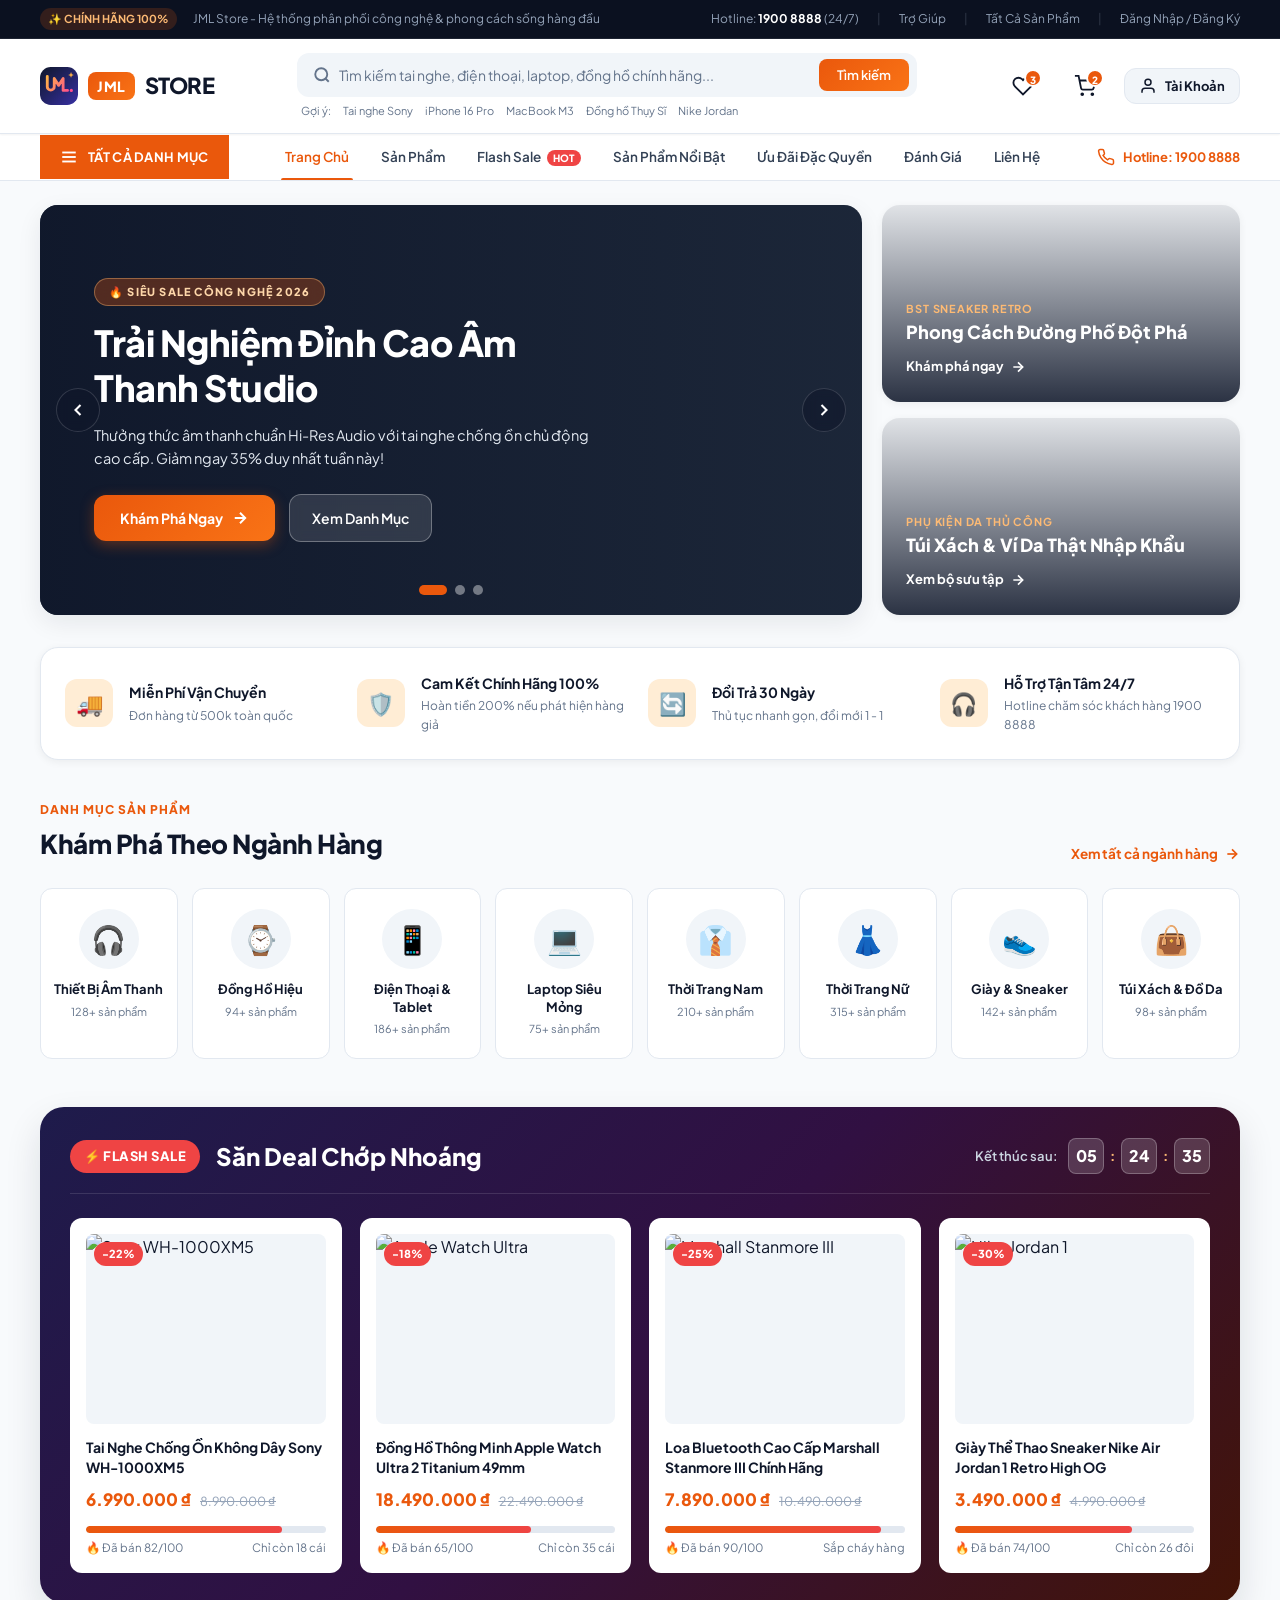
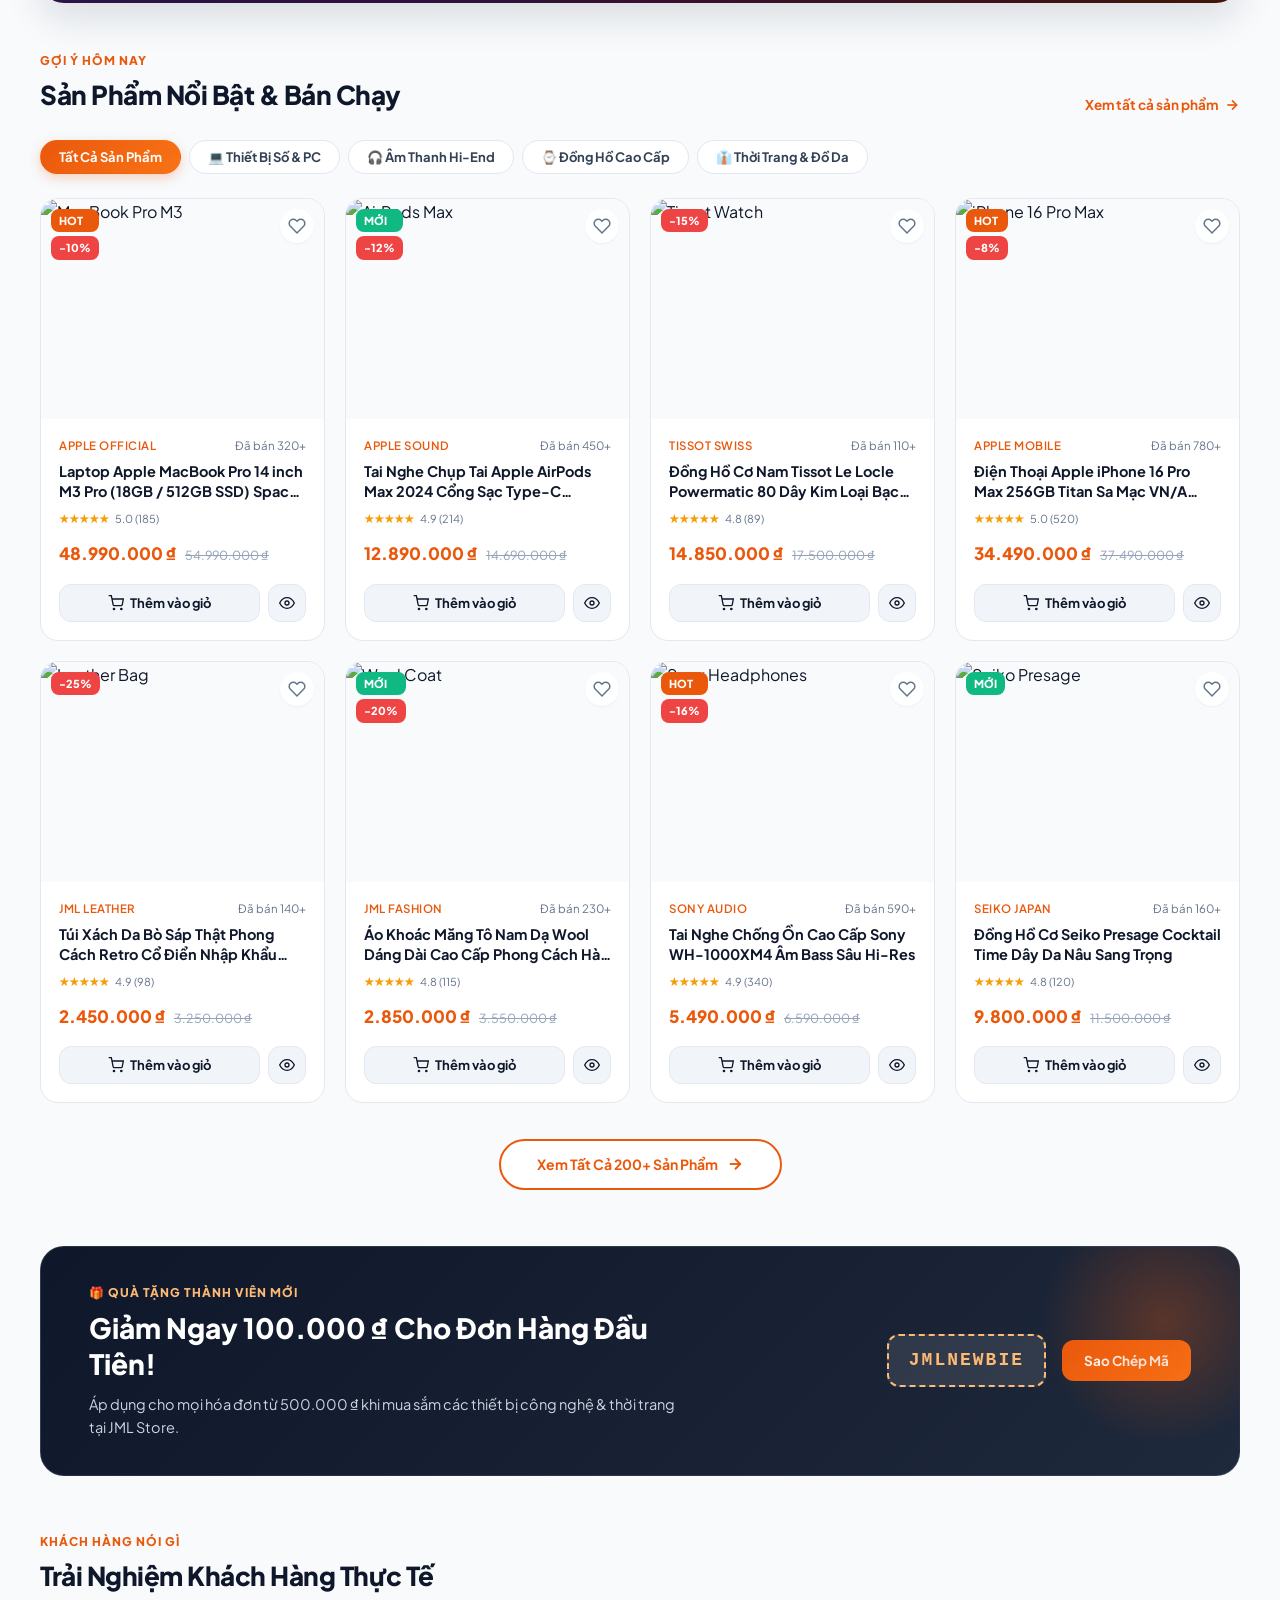
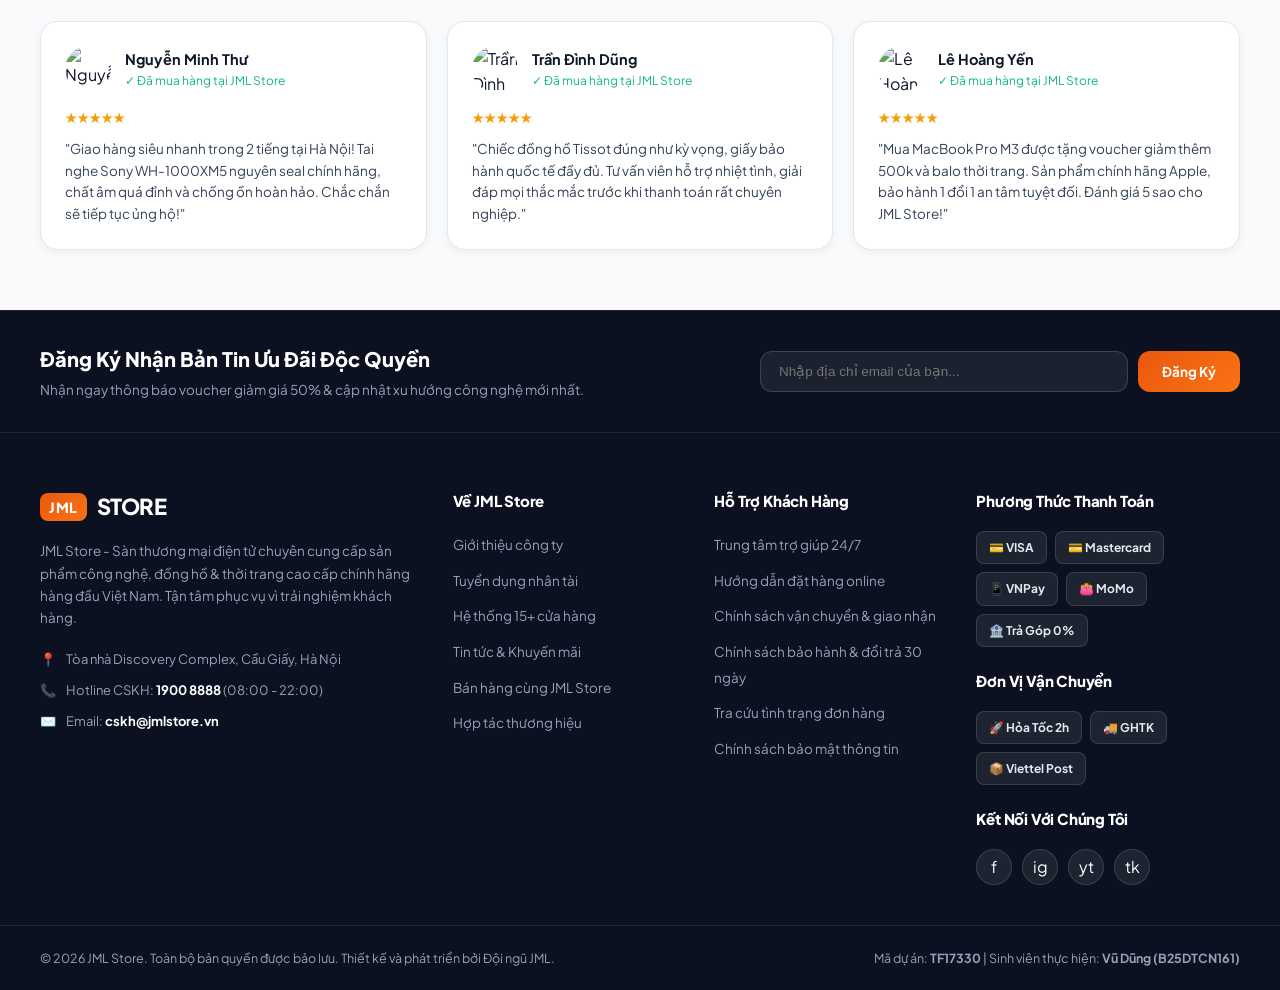
==== commit 7e04c540: "TF17330: lam trang chu bang HTML/CSS voi du lieu gia (banner, luoi danh muc, luoi san pham noi bat, " ====
--- a/frontend/user/index.html
+++ b/frontend/user/index.html
@@ -3,55 +3,49 @@
   <head>
     <meta charset="utf-8" />
     <meta content="width=device-width, initial-scale=1.0" name="viewport" />
-    <title>JML Store - Sàn Thương Mại Điện Tử Cao Cấp</title>
-    <link rel="icon" type="image/svg+xml" href="../admin/jml-store-icon.svg" />
-    <link href="https://fonts.googleapis.com" rel="preconnect" />
-    <link crossorigin="" href="https://fonts.gstatic.com" rel="preconnect" />
+    <title>JML Store - Sàn Thương Mại Điện Tử Hàng Đầu | Trang Chủ</title>
+    <link rel="icon" type="image/svg+xml" href="jml-store-icon.svg" />
+    <!-- Google Fonts -->
+    <link rel="preconnect" href="https://fonts.googleapis.com" />
+    <link rel="preconnect" href="https://fonts.gstatic.com" crossorigin />
     <link
-      href="https://fonts.googleapis.com/css2?family=Plus+Jakarta+Sans:wght@300;400;500;600;700;800&amp;display=swap"
+      href="https://fonts.googleapis.com/css2?family=Plus+Jakarta+Sans:wght@300;400;500;600;700;800&display=swap"
       rel="stylesheet"
     />
     <style>
       /* ==========================================================================
-       0. EMBEDDED GLOBAL STYLES (100% SELF-CONTAINED IN INDEX.HTML)
-       ========================================================================== */
-      html {
-        scroll-behavior: smooth;
-        -webkit-font-smoothing: antialiased;
-      }
-
-      body {
-        overscroll-behavior-y: none;
-      }
-
-      .material-symbols-outlined {
-        font-variation-settings: 'FILL' 0, 'wght' 400, 'GRAD' 0, 'opsz' 24;
-      }
-      /* ==========================================================================
-       1. CSS RESET & GLOBAL VARIABLES
-       ========================================================================== */
+         1. RESET & CSS VARIABLES
+         ========================================================================== */
       :root {
         --primary: #ea580c;
         --primary-hover: #c2410c;
         --primary-light: #ffedd5;
-        --secondary: #111827;
-        --secondary-light: #4b5563;
+        --primary-gradient: linear-gradient(135deg, #ea580c 0%, #f97316 100%);
+        --secondary: #0f172a;
+        --secondary-light: #334155;
         --accent: #f97316;
         --success: #10b981;
-        --background: #f8f9fa;
+        --danger: #ef4444;
+        --warning: #f59e0b;
+        --background: #f8fafc;
         --surface: #ffffff;
-        --surface-dim: #f3f4f6;
-        --border: #e5e7eb;
-        --border-focus: #fdba74;
-        --text-main: #1f2937;
-        --text-muted: #6b7280;
-        --shadow-sm: 0 1px 3px rgba(0, 0, 0, 0.05);
-        --shadow-md: 0 4px 14px rgba(0, 0, 0, 0.08);
-        --shadow-lg: 0 12px 28px rgba(0, 0, 0, 0.12);
+        --surface-dim: #f1f5f9;
+        --border: #e2e8f0;
+        --border-hover: #cbd5e1;
+        --text-main: #0f172a;
+        --text-muted: #64748b;
+        --text-light: #94a3b8;
+        --shadow-xs: 0 1px 2px rgba(0, 0, 0, 0.05);
+        --shadow-sm: 0 2px 8px rgba(0, 0, 0, 0.06);
+        --shadow-md: 0 8px 24px rgba(15, 23, 42, 0.08);
+        --shadow-lg: 0 16px 36px rgba(15, 23, 42, 0.12);
+        --shadow-hover: 0 12px 28px rgba(234, 88, 12, 0.15);
         --radius-sm: 8px;
         --radius-md: 12px;
-        --radius-lg: 20px;
-        --transition: all 0.3s cubic-bezier(0.4, 0, 0.2, 1);
+        --radius-lg: 18px;
+        --radius-xl: 24px;
+        --transition: all 0.28s cubic-bezier(0.4, 0, 0.2, 1);
+        --font-main: "Plus Jakarta Sans", -apple-system, BlinkMacSystemFont, "Segoe UI", Roboto, sans-serif;
       }
 
       * {
@@ -60,30 +54,36 @@
         padding: 0;
       }
 
+      html {
+        scroll-behavior: smooth;
+      }
+
       body {
-        font-family:
-          "Plus Jakarta Sans",
-          -apple-system,
-          BlinkMacSystemFont,
-          sans-serif;
+        font-family: var(--font-main);
         background-color: var(--background);
         color: var(--text-main);
-        line-height: 1.5;
+        line-height: 1.6;
         overflow-x: hidden;
-        -webkit-font-smoothing: antialiased;
       }
 
       a {
         text-decoration: none;
         color: inherit;
+        transition: var(--transition);
+      }
+
+      img {
+        max-width: 100%;
+        display: block;
       }
 
       button {
         font-family: inherit;
         border: none;
-        background: none;
+        outline: none;
         cursor: pointer;
-        outline: none;
+        background: transparent;
+        transition: var(--transition);
       }
 
       .container {
@@ -92,59 +92,68 @@
         padding: 0 20px;
       }
 
-      /* Single Page Application Section Controls */
-      .spa-section {
-        display: none;
-      }
-      .spa-section.active {
-        display: block;
-        animation: fadeInView 0.3s cubic-bezier(0.16, 1, 0.3, 1) forwards;
-      }
-      @keyframes fadeInView {
-        from {
-          opacity: 0;
-          transform: translateY(8px);
-        }
-        to {
-          opacity: 1;
-          transform: translateY(0);
-        }
-      }
-
       /* ==========================================================================
-       2. HEADER & STICKY NAVIGATION
-       ========================================================================== */
+         2. TOP BAR & ANNOUNCEMENT
+         ========================================================================== */
       .top-bar {
-        background: #0f172a;
+        background: #0b1120;
         color: #94a3b8;
         font-size: 12px;
-        padding: 7px 0;
-      }
+        border-bottom: 1px solid rgba(255, 255, 255, 0.08);
+        padding: 8px 0;
+      }
+
       .top-bar-inner {
         display: flex;
         justify-content: space-between;
         align-items: center;
       }
-      .top-links {
-        display: flex;
+
+      .top-left {
+        display: flex;
+        align-items: center;
+        gap: 16px;
+      }
+
+      .top-badge {
+        background: rgba(234, 88, 12, 0.18);
+        color: #fdba74;
+        padding: 2px 8px;
+        border-radius: 99px;
+        font-weight: 700;
+        font-size: 11px;
+        display: inline-flex;
+        align-items: center;
+        gap: 4px;
+      }
+
+      .top-right {
+        display: flex;
+        align-items: center;
         gap: 18px;
       }
-      .top-links a:hover {
-        color: #ffffff;
-      }
-
+
+      .top-right a:hover {
+        color: #ffffff;
+      }
+
+      .top-sep {
+        opacity: 0.25;
+      }
+
+      /* ==========================================================================
+         3. MAIN HEADER & NAVBAR
+         ========================================================================== */
       .header-main {
+        background: #ffffff;
+        border-bottom: 1px solid var(--border);
         position: sticky;
         top: 0;
         z-index: 1000;
-        background: rgba(255, 255, 255, 0.95);
-        backdrop-filter: blur(12px);
-        box-shadow: 0 2px 10px rgba(0, 0, 0, 0.04);
-        border-bottom: 1px solid var(--border);
-        transition: var(--transition);
-      }
-
-      .header-container {
+        box-shadow: var(--shadow-xs);
+      }
+
+      .header-inner {
         display: flex;
         align-items: center;
         justify-content: space-between;
@@ -155,249 +164,294 @@
       .logo {
         display: flex;
         align-items: center;
-        gap: 8px;
-        font-size: 24px;
+        gap: 10px;
+        font-weight: 800;
+        font-size: 22px;
+        color: var(--secondary);
+        letter-spacing: -0.5px;
+        flex-shrink: 0;
+      }
+
+      .logo-icon {
+        width: 38px;
+        height: 38px;
+        border-radius: var(--radius-sm);
+        display: flex;
+        align-items: center;
+        justify-content: center;
+      }
+
+      .logo-badge {
+        background: var(--primary-gradient);
+        color: #ffffff;
+        padding: 3px 9px;
+        border-radius: var(--radius-sm);
+        font-size: 14px;
+        font-weight: 800;
+        letter-spacing: 0.5px;
+      }
+
+      .logo-text {
         font-weight: 800;
         color: var(--secondary);
-        letter-spacing: -0.5px;
-        cursor: pointer;
-      }
-      .logo-badge {
-        background: linear-gradient(135deg, var(--primary), var(--accent));
-        color: #fff;
-        padding: 4px 8px;
-        border-radius: var(--radius-sm);
-        font-size: 13px;
-        font-weight: 700;
-        letter-spacing: 0.5px;
-        text-transform: uppercase;
-      }
-
-      /* Smart Search Bar */
-      .search-wrapper {
+      }
+
+      /* Search Bar */
+      .search-box-wrapper {
         flex: 1;
         max-width: 620px;
         position: relative;
       }
-      .search-box {
+
+      .search-form {
         display: flex;
         align-items: center;
         background: var(--surface-dim);
-        border: 1.5px solid transparent;
-        border-radius: 99px;
-        padding: 6px 8px 6px 18px;
+        border: 2px solid transparent;
+        border-radius: var(--radius-md);
+        padding: 4px 6px 4px 14px;
         transition: var(--transition);
       }
-      .search-box:focus-within {
+
+      .search-form:focus-within {
         background: #ffffff;
         border-color: var(--primary);
-        box-shadow: 0 0 0 4px rgba(234, 88, 12, 0.12);
-      }
+        box-shadow: 0 0 0 3px rgba(234, 88, 12, 0.12);
+      }
+
+      .search-icon-svg {
+        color: var(--text-muted);
+        flex-shrink: 0;
+        margin-right: 8px;
+      }
+
       .search-input {
-        flex: 1;
+        width: 100%;
         border: none;
+        outline: none;
         background: transparent;
-        outline: none;
         font-size: 14px;
         color: var(--text-main);
-      }
+        font-family: inherit;
+      }
+
+      .search-input::placeholder {
+        color: var(--text-muted);
+      }
+
       .search-btn {
-        background: linear-gradient(135deg, var(--primary), var(--accent));
-        color: #ffffff;
-        padding: 8px 20px;
-        border-radius: 99px;
+        background: var(--primary-gradient);
+        color: #ffffff;
+        padding: 8px 18px;
+        border-radius: var(--radius-sm);
+        font-weight: 600;
+        font-size: 13px;
+        display: flex;
+        align-items: center;
+        gap: 6px;
+        flex-shrink: 0;
+      }
+
+      .search-btn:hover {
+        background: var(--primary-hover);
+        transform: translateY(-1px);
+      }
+
+      .search-quick-tags {
+        display: flex;
+        align-items: center;
+        gap: 12px;
+        font-size: 11px;
+        color: var(--text-muted);
+        margin-top: 5px;
+        padding-left: 4px;
+      }
+
+      .search-quick-tags a {
+        color: var(--text-muted);
+      }
+
+      .search-quick-tags a:hover {
+        color: var(--primary);
+        text-decoration: underline;
+      }
+
+      /* Header Actions */
+      .header-actions {
+        display: flex;
+        align-items: center;
+        gap: 16px;
+      }
+
+      .btn-header-action {
+        display: flex;
+        align-items: center;
+        gap: 8px;
+        padding: 8px 12px;
+        border-radius: var(--radius-md);
+        color: var(--secondary);
         font-size: 13px;
         font-weight: 600;
-        display: flex;
-        align-items: center;
-        gap: 6px;
-        transition: var(--transition);
-      }
-      .search-btn:hover {
-        transform: scale(1.03);
-        box-shadow: 0 4px 12px rgba(234, 88, 12, 0.3);
-      }
-      .search-keywords {
-        display: flex;
-        gap: 12px;
-        margin-top: 6px;
-        font-size: 12px;
-        color: var(--text-muted);
-        padding-left: 14px;
-      }
-      .search-keywords a {
-        transition: var(--transition);
-        cursor: pointer;
-      }
-      .search-keywords a:hover {
+        position: relative;
+      }
+
+      .btn-header-action:hover {
+        background: var(--surface-dim);
         color: var(--primary);
       }
 
-      /* Actions & Cart Icon */
-      .header-actions {
-        display: flex;
-        align-items: center;
-        gap: 18px;
-      }
-      .user-profile {
+      .action-badge {
+        position: absolute;
+        top: 2px;
+        right: 4px;
+        background: var(--primary);
+        color: #ffffff;
+        font-size: 10px;
+        font-weight: 800;
+        height: 18px;
+        min-width: 18px;
+        line-height: 18px;
+        border-radius: 99px;
+        text-align: center;
+        padding: 0 4px;
+        border: 2px solid #ffffff;
+      }
+
+      .btn-user-login {
+        background: var(--surface-dim);
+        border: 1px solid var(--border);
+        color: var(--secondary);
+        padding: 8px 14px;
+        border-radius: var(--radius-md);
+        font-size: 13px;
+        font-weight: 700;
+        display: flex;
+        align-items: center;
+        gap: 8px;
+      }
+
+      .btn-user-login:hover {
+        background: var(--primary);
+        color: #ffffff;
+        border-color: var(--primary);
+      }
+
+      /* Sub Navigation Bar */
+      .nav-bar {
+        background: #ffffff;
+        border-bottom: 1px solid var(--border);
+      }
+
+      .nav-inner {
+        display: flex;
+        align-items: center;
+        justify-content: space-between;
+      }
+
+      .nav-categories-btn {
+        background: var(--primary);
+        color: #ffffff;
+        padding: 12px 20px;
+        font-weight: 700;
+        font-size: 13px;
         display: flex;
         align-items: center;
         gap: 10px;
-        cursor: pointer;
-        padding: 6px 12px;
+        letter-spacing: 0.3px;
+      }
+
+      .nav-categories-btn:hover {
+        background: var(--primary-hover);
+      }
+
+      .nav-links {
+        display: flex;
+        align-items: center;
+        gap: 24px;
+        list-style: none;
+      }
+
+      .nav-links a {
+        display: inline-block;
+        padding: 12px 4px;
+        font-size: 13.5px;
+        font-weight: 600;
+        color: var(--secondary-light);
+        position: relative;
+      }
+
+      .nav-links a:hover,
+      .nav-links a.active {
+        color: var(--primary);
+      }
+
+      .nav-links a.active::after {
+        content: "";
+        position: absolute;
+        bottom: 0;
+        left: 0;
+        right: 0;
+        height: 2px;
+        background: var(--primary);
+        border-radius: 2px 2px 0 0;
+      }
+
+      .nav-hot-badge {
+        background: #ef4444;
+        color: #fff;
+        font-size: 10px;
+        padding: 2px 6px;
         border-radius: 99px;
-        transition: var(--transition);
-      }
-      .user-profile:hover {
-        background: var(--surface-dim);
-      }
-      .user-avatar {
-        width: 36px;
-        height: 36px;
-        border-radius: 50%;
-        background: linear-gradient(135deg, #ea580c, #c2410c);
-        color: #ffffff;
-        display: flex;
-        align-items: center;
-        justify-content: center;
-        font-weight: 700;
-        font-size: 14px;
-      }
-
-      .cart-btn {
-        position: relative;
-        padding: 10px;
-        border-radius: 50%;
-        background: var(--surface-dim);
-        display: flex;
-        align-items: center;
-        justify-content: center;
-        transition: var(--transition);
-      }
-      .cart-btn:hover {
-        background: var(--primary-light);
-        color: var(--primary);
-      }
-      .cart-badge {
-        position: absolute;
-        top: -2px;
-        right: -2px;
-        background: var(--primary);
-        color: #ffffff;
-        font-size: 11px;
-        font-weight: 700;
-        width: 20px;
-        height: 20px;
-        border-radius: 50%;
-        display: flex;
-        align-items: center;
-        justify-content: center;
-        box-shadow: 0 2px 6px rgba(234, 88, 12, 0.4);
-        transition: transform 0.25s cubic-bezier(0.175, 0.885, 0.32, 1.275);
-      }
-      .cart-badge.bounce {
-        animation: cartBounce 0.5s cubic-bezier(0.36, 0.07, 0.19, 0.97) both;
-      }
-
-      @keyframes cartBounce {
-        0%,
-        100% {
-          transform: scale(1);
-        }
-        30% {
-          transform: scale(1.4) translateY(-3px);
-        }
-        60% {
-          transform: scale(0.9);
-        }
-        80% {
-          transform: scale(1.15);
-        }
-      }
-
-      /* Dropdown Modals */
-      .cart-dropdown {
-        position: absolute;
-        top: calc(100% + 12px);
-        right: 0;
-        width: 360px;
-        background: #ffffff;
-        border-radius: var(--radius-md);
-        box-shadow: var(--shadow-lg);
-        border: 1px solid var(--border);
-        padding: 18px;
-        display: none;
-        flex-direction: column;
-        gap: 12px;
-        z-index: 1001;
-        animation: fadeInDropdown 0.25s ease forwards;
-      }
-      .cart-dropdown.active {
-        display: flex;
-      }
-      @keyframes fadeInDropdown {
-        from {
-          opacity: 0;
-          transform: translateY(-8px);
-        }
-        to {
-          opacity: 1;
-          transform: translateY(0);
-        }
-      }
-      .cart-item {
-        display: flex;
-        align-items: center;
-        gap: 12px;
-        padding: 8px 0;
-        border-bottom: 1px solid var(--border);
-      }
-      .cart-item img {
-        width: 44px;
-        height: 44px;
-        border-radius: 6px;
-        object-fit: cover;
-      }
-      .cart-item-info {
-        flex: 1;
+        margin-left: 4px;
+        font-weight: 800;
+        text-transform: uppercase;
+        animation: pulseBadge 1.8s infinite;
+      }
+
+      @keyframes pulseBadge {
+        0%, 100% { transform: scale(1); opacity: 1; }
+        50% { transform: scale(1.08); opacity: 0.85; }
+      }
+
+      .nav-support {
+        display: flex;
+        align-items: center;
+        gap: 8px;
         font-size: 13px;
-      }
-      .cart-item-price {
         font-weight: 700;
         color: var(--primary);
       }
 
       /* ==========================================================================
-       3. HERO BANNER & SUB-BANNERS
-       ========================================================================== */
+         4. HERO BANNER SECTION (MAIN SLIDER + SIDE BANNERS)
+         ========================================================================== */
       .hero-section {
-        padding: 24px 0 36px;
-      }
+        padding: 24px 0 32px;
+      }
+
       .hero-grid {
         display: grid;
-        grid-template-columns: 2.2fr 1fr;
-        gap: 18px;
-        align-items: stretch;
-      }
-
-      /* Slider Container */
+        grid-template-columns: 2.3fr 1fr;
+        gap: 20px;
+      }
+
+      /* Main Slider */
       .main-slider {
         position: relative;
-        height: 380px;
+        height: 410px;
         border-radius: var(--radius-lg);
         overflow: hidden;
         box-shadow: var(--shadow-md);
         background: #1e293b;
       }
+
       .slide {
         position: absolute;
         inset: 0;
         opacity: 0;
         visibility: hidden;
-        transition:
-          opacity 0.7s cubic-bezier(0.4, 0, 0.2, 1),
-          transform 0.7s cubic-bezier(0.4, 0, 0.2, 1);
-        transform: scale(1.03);
+        transition: opacity 0.6s cubic-bezier(0.4, 0, 0.2, 1), transform 0.6s cubic-bezier(0.4, 0, 0.2, 1);
+        transform: scale(1.02);
         display: flex;
         align-items: center;
         padding: 0 54px;
@@ -405,4571 +459,2773 @@
         background-size: cover;
         background-position: center;
       }
+
       .slide::before {
         content: "";
         position: absolute;
         inset: 0;
-        background: linear-gradient(
-          90deg,
-          rgba(15, 23, 42, 0.92) 0%,
-          rgba(15, 23, 42, 0.35) 100%
-        );
+        background: linear-gradient(90deg, rgba(15, 23, 42, 0.92) 0%, rgba(15, 23, 42, 0.45) 60%, rgba(15, 23, 42, 0.15) 100%);
         z-index: 1;
       }
+
       .slide.active {
         opacity: 1;
         visibility: visible;
         transform: scale(1);
       }
+
+      .slide-1 {
+        background-image: url('https://images.unsplash.com/photo-1546435770-a3e426bf472b?auto=format&fit=crop&w=1200&q=80');
+      }
+
+      .slide-2 {
+        background-image: url('https://images.unsplash.com/photo-1523275335684-37898b6baf30?auto=format&fit=crop&w=1200&q=80');
+      }
+
+      .slide-3 {
+        background-image: url('https://images.unsplash.com/photo-1490481651871-ab68de25d43d?auto=format&fit=crop&w=1200&q=80');
+      }
+
       .slide-content {
         position: relative;
         z-index: 2;
-        max-width: 480px;
-      }
+        max-width: 500px;
+      }
+
       .slide-tag {
         display: inline-block;
-        padding: 4px 12px;
-        background: rgba(255, 255, 255, 0.15);
+        padding: 4px 14px;
+        background: rgba(234, 88, 12, 0.3);
+        border: 1px solid rgba(253, 186, 116, 0.4);
         backdrop-filter: blur(8px);
         border-radius: 99px;
-        font-size: 12px;
-        font-weight: 700;
+        font-size: 11px;
+        font-weight: 800;
         text-transform: uppercase;
         margin-bottom: 14px;
-        letter-spacing: 1px;
-        color: #fdba74;
-      }
+        letter-spacing: 1.2px;
+        color: #fed7aa;
+      }
+
       .slide-title {
-        font-size: 34px;
+        font-size: 36px;
         font-weight: 800;
-        line-height: 1.2;
-        margin-bottom: 12px;
-      }
+        line-height: 1.25;
+        margin-bottom: 14px;
+        letter-spacing: -0.5px;
+      }
+
       .slide-desc {
+        font-size: 14.5px;
+        color: #e2e8f0;
+        margin-bottom: 24px;
+        line-height: 1.6;
+      }
+
+      .slide-actions {
+        display: flex;
+        align-items: center;
+        gap: 14px;
+      }
+
+      .btn-hero-primary {
+        background: var(--primary-gradient);
+        color: #ffffff;
+        padding: 12px 26px;
+        border-radius: var(--radius-md);
         font-size: 14px;
-        color: #e2e8f0;
-        margin-bottom: 22px;
-        line-height: 1.5;
-      }
-      .btn-hero {
-        background: linear-gradient(135deg, var(--primary), var(--accent));
-        color: #fff;
-        padding: 12px 28px;
-        border-radius: 99px;
         font-weight: 700;
+        display: inline-flex;
+        align-items: center;
+        gap: 8px;
+        box-shadow: 0 4px 14px rgba(234, 88, 12, 0.35);
+      }
+
+      .btn-hero-primary:hover {
+        transform: translateY(-2px);
+        box-shadow: 0 8px 20px rgba(234, 88, 12, 0.45);
+      }
+
+      .btn-hero-outline {
+        background: rgba(255, 255, 255, 0.12);
+        color: #ffffff;
+        border: 1px solid rgba(255, 255, 255, 0.3);
+        backdrop-filter: blur(6px);
+        padding: 12px 22px;
+        border-radius: var(--radius-md);
         font-size: 14px;
+        font-weight: 600;
         display: inline-flex;
         align-items: center;
-        gap: 8px;
-        box-shadow: 0 6px 18px rgba(234, 88, 12, 0.35);
-        transition: var(--transition);
-      }
-      .btn-hero:hover {
-        transform: translateY(-2px) scale(1.02);
-        box-shadow: 0 10px 24px rgba(234, 88, 12, 0.45);
-      }
-      .btn-hero:active {
-        transform: translateY(1px) scale(0.98);
+        gap: 6px;
+      }
+
+      .btn-hero-outline:hover {
+        background: rgba(255, 255, 255, 0.25);
+        border-color: #ffffff;
       }
 
       /* Slider Controls */
-      .slider-nav {
+      .slider-btn {
+        position: absolute;
+        top: 50%;
+        transform: translateY(-50%);
+        width: 44px;
+        height: 44px;
+        background: rgba(15, 23, 42, 0.55);
+        color: #ffffff;
+        border-radius: 50%;
+        display: flex;
+        align-items: center;
+        justify-content: center;
+        z-index: 10;
+        backdrop-filter: blur(6px);
+        border: 1px solid rgba(255, 255, 255, 0.15);
+      }
+
+      .slider-btn:hover {
+        background: var(--primary);
+        border-color: var(--primary);
+      }
+
+      .slider-prev { left: 16px; }
+      .slider-next { right: 16px; }
+
+      .slider-dots {
         position: absolute;
         bottom: 20px;
-        right: 28px;
-        z-index: 5;
+        left: 50%;
+        transform: translateX(-50%);
         display: flex;
         gap: 8px;
-      }
+        z-index: 10;
+      }
+
       .slider-dot {
         width: 10px;
         height: 10px;
         border-radius: 99px;
         background: rgba(255, 255, 255, 0.4);
+        cursor: pointer;
         transition: var(--transition);
-        cursor: pointer;
-      }
+      }
+
       .slider-dot.active {
         width: 28px;
-        background: #ffffff;
-      }
-
-      .slider-arrows {
-        position: absolute;
-        top: 50%;
-        width: 100%;
-        transform: translateY(-50%);
-        z-index: 5;
-        display: flex;
-        justify-content: space-between;
-        padding: 0 16px;
-        pointer-events: none;
-      }
-      .slider-arrow-btn {
-        width: 40px;
-        height: 40px;
-        border-radius: 50%;
-        background: rgba(255, 255, 255, 0.25);
-        backdrop-filter: blur(8px);
-        color: #ffffff;
-        display: flex;
-        align-items: center;
-        justify-content: center;
-        cursor: pointer;
-        pointer-events: auto;
-        transition: var(--transition);
-        font-size: 16px;
-      }
-      .slider-arrow-btn:hover {
-        background: #ffffff;
-        color: var(--secondary);
+        background: var(--primary);
       }
 
       /* Side Banners */
       .side-banners {
         display: flex;
         flex-direction: column;
-        gap: 18px;
-      }
-      .side-banner {
+        gap: 16px;
+      }
+
+      .side-banner-card {
         flex: 1;
+        position: relative;
         border-radius: var(--radius-lg);
+        overflow: hidden;
         padding: 24px;
-        position: relative;
-        overflow: hidden;
-        color: #ffffff;
         display: flex;
         flex-direction: column;
-        justify-content: center;
+        justify-content: flex-end;
+        color: #ffffff;
         box-shadow: var(--shadow-sm);
         transition: var(--transition);
-      }
-      .side-banner:hover {
+        background-size: cover;
+        background-position: center;
+      }
+
+      .side-banner-card::before {
+        content: "";
+        position: absolute;
+        inset: 0;
+        background: linear-gradient(180deg, rgba(15, 23, 42, 0.1) 0%, rgba(15, 23, 42, 0.88) 100%);
+        z-index: 1;
+        transition: var(--transition);
+      }
+
+      .side-banner-card:hover {
         transform: translateY(-3px);
         box-shadow: var(--shadow-md);
       }
+
+      .side-banner-card:hover::before {
+        background: linear-gradient(180deg, rgba(15, 23, 42, 0.2) 0%, rgba(15, 23, 42, 0.95) 100%);
+      }
+
       .side-banner-1 {
-        background: linear-gradient(135deg, #1e1b4b 0%, #312e81 100%);
-      }
+        background-image: url('https://images.unsplash.com/photo-1552346154-21d32810aba3?auto=format&fit=crop&w=600&q=80');
+      }
+
       .side-banner-2 {
-        background: linear-gradient(135deg, #7c2d12 0%, #c2410c 100%);
-      }
+        background-image: url('https://images.unsplash.com/photo-1548036328-c9fa89d128fa?auto=format&fit=crop&w=600&q=80');
+      }
+
+      .side-banner-content {
+        position: relative;
+        z-index: 2;
+      }
+
+      .side-banner-tag {
+        font-size: 11px;
+        font-weight: 700;
+        text-transform: uppercase;
+        color: #fdba74;
+        letter-spacing: 0.8px;
+        margin-bottom: 6px;
+      }
+
       .side-banner-title {
         font-size: 18px;
-        font-weight: 700;
-        margin-bottom: 6px;
-      }
-      .side-banner-sub {
-        font-size: 13px;
-        color: rgba(255, 255, 255, 0.8);
-        margin-bottom: 12px;
-      }
+        font-weight: 800;
+        line-height: 1.35;
+        margin-bottom: 8px;
+      }
+
       .side-banner-link {
         font-size: 13px;
         font-weight: 700;
-        color: #fdba74;
+        color: #ffffff;
         display: inline-flex;
         align-items: center;
+        gap: 6px;
+      }
+
+      .side-banner-link:hover {
+        color: var(--primary-light);
+        gap: 10px;
+      }
+
+      /* ==========================================================================
+         5. VALUE PROPOSITION / FEATURES BAR
+         ========================================================================== */
+      .features-section {
+        margin-bottom: 40px;
+      }
+
+      .features-grid {
+        display: grid;
+        grid-template-columns: repeat(4, 1fr);
+        gap: 16px;
+        background: #ffffff;
+        padding: 24px;
+        border-radius: var(--radius-lg);
+        box-shadow: var(--shadow-sm);
+        border: 1px solid var(--border);
+      }
+
+      .feature-item {
+        display: flex;
+        align-items: center;
+        gap: 16px;
+      }
+
+      .feature-icon-box {
+        width: 48px;
+        height: 48px;
+        border-radius: var(--radius-md);
+        background: var(--primary-light);
+        color: var(--primary);
+        display: flex;
+        align-items: center;
+        justify-content: center;
+        font-size: 22px;
+        flex-shrink: 0;
+      }
+
+      .feature-title {
+        font-size: 14px;
+        font-weight: 700;
+        color: var(--secondary);
+        margin-bottom: 2px;
+      }
+
+      .feature-desc {
+        font-size: 12px;
+        color: var(--text-muted);
+      }
+
+      /* ==========================================================================
+         6. LƯỚI DANH MỤC (CATEGORY GRID)
+         ========================================================================== */
+      .section-heading-row {
+        display: flex;
+        align-items: flex-end;
+        justify-content: space-between;
+        margin-bottom: 24px;
+      }
+
+      .section-title-box {
+        display: flex;
+        flex-direction: column;
         gap: 4px;
       }
 
-      /* ==========================================================================
-       4. CATEGORIES SECTION
-       ========================================================================== */
-      .section-title-wrap {
-        display: flex;
-        justify-content: space-between;
-        align-items: flex-end;
-        margin-bottom: 20px;
-      }
+      .section-badge {
+        font-size: 12px;
+        font-weight: 800;
+        color: var(--primary);
+        text-transform: uppercase;
+        letter-spacing: 1px;
+      }
+
       .section-title {
-        font-size: 22px;
+        font-size: 26px;
         font-weight: 800;
         color: var(--secondary);
-        display: flex;
-        align-items: center;
+        letter-spacing: -0.5px;
+      }
+
+      .section-view-all {
+        font-size: 13.5px;
+        font-weight: 700;
+        color: var(--primary);
+        display: inline-flex;
+        align-items: center;
+        gap: 6px;
+      }
+
+      .section-view-all:hover {
         gap: 10px;
-      }
-      .section-subtitle {
-        font-size: 13px;
-        color: var(--text-muted);
-        margin-top: 2px;
-      }
-      .view-all-link {
+        color: var(--primary-hover);
+      }
+
+      .category-grid {
+        display: grid;
+        grid-template-columns: repeat(8, 1fr);
+        gap: 14px;
+        margin-bottom: 48px;
+      }
+
+      .category-card {
+        background: #ffffff;
+        border: 1px solid var(--border);
+        border-radius: var(--radius-md);
+        padding: 20px 12px;
+        display: flex;
+        flex-direction: column;
+        align-items: center;
+        text-align: center;
+        transition: var(--transition);
+        cursor: pointer;
+        position: relative;
+        overflow: hidden;
+      }
+
+      .category-card::after {
+        content: "";
+        position: absolute;
+        bottom: 0;
+        left: 0;
+        right: 0;
+        height: 3px;
+        background: var(--primary-gradient);
+        transform: scaleX(0);
+        transition: var(--transition);
+      }
+
+      .category-card:hover {
+        transform: translateY(-5px);
+        box-shadow: var(--shadow-hover);
+        border-color: #fdba74;
+      }
+
+      .category-card:hover::after {
+        transform: scaleX(1);
+      }
+
+      .category-icon-wrapper {
+        width: 60px;
+        height: 60px;
+        border-radius: 50%;
+        background: var(--surface-dim);
+        display: flex;
+        align-items: center;
+        justify-content: center;
+        font-size: 28px;
+        margin-bottom: 12px;
+        transition: var(--transition);
+      }
+
+      .category-card:hover .category-icon-wrapper {
+        background: var(--primary-light);
+        transform: scale(1.1);
+      }
+
+      .category-name {
         font-size: 13px;
         font-weight: 700;
-        color: var(--primary);
-        transition: var(--transition);
-        cursor: pointer;
-      }
-      .view-all-link:hover {
-        text-decoration: underline;
-      }
-
-      .categories-grid {
-        display: grid;
-        grid-template-columns: repeat(8, 1fr);
-        gap: 12px;
-        margin-bottom: 40px;
-      }
-      .category-card {
-        background: var(--surface);
-        border-radius: var(--radius-md);
-        padding: 16px 10px;
-        display: flex;
-        flex-direction: column;
-        align-items: center;
-        text-align: center;
-        border: 1px solid var(--border);
-        transition: var(--transition);
-        cursor: pointer;
-      }
-      .category-card:hover {
-        transform: translateY(-6px);
-        box-shadow: var(--shadow-md);
-        border-color: var(--border-focus);
-      }
-      .category-icon {
-        width: 48px;
-        height: 48px;
-        border-radius: 50%;
-        background: var(--surface-dim);
-        display: flex;
-        align-items: center;
-        justify-content: center;
-        font-size: 22px;
-        margin-bottom: 10px;
-        transition: var(--transition);
-      }
-      .category-card:hover .category-icon {
-        background: var(--primary-light);
-        transform: scale(1.1);
-      }
-      .category-name {
+        color: var(--secondary);
+        line-height: 1.35;
+        margin-bottom: 4px;
+      }
+
+      .category-count {
+        font-size: 11px;
+        color: var(--text-muted);
+      }
+
+      /* ==========================================================================
+         7. FLASH SALE SECTION
+         ========================================================================== */
+      .flash-sale-box {
+        background: linear-gradient(135deg, #1e1b4b 0%, #311042 50%, #431407 100%);
+        border-radius: var(--radius-xl);
+        padding: 30px;
+        margin-bottom: 48px;
+        color: #ffffff;
+        box-shadow: var(--shadow-lg);
+        position: relative;
+        overflow: hidden;
+      }
+
+      .flash-sale-header {
+        display: flex;
+        align-items: center;
+        justify-content: space-between;
+        margin-bottom: 24px;
+        border-bottom: 1px solid rgba(255, 255, 255, 0.12);
+        padding-bottom: 18px;
+        flex-wrap: wrap;
+        gap: 16px;
+      }
+
+      .flash-title-area {
+        display: flex;
+        align-items: center;
+        gap: 16px;
+      }
+
+      .flash-tag {
+        background: #ef4444;
+        color: #ffffff;
+        font-size: 13px;
+        font-weight: 800;
+        padding: 6px 14px;
+        border-radius: 99px;
+        display: flex;
+        align-items: center;
+        gap: 6px;
+        text-transform: uppercase;
+        letter-spacing: 0.5px;
+      }
+
+      .flash-title-text {
+        font-size: 24px;
+        font-weight: 800;
+      }
+
+      .countdown-wrapper {
+        display: flex;
+        align-items: center;
+        gap: 10px;
         font-size: 13px;
         font-weight: 600;
+        color: #cbd5e1;
+      }
+
+      .timer-box {
+        display: flex;
+        align-items: center;
+        gap: 6px;
+      }
+
+      .timer-unit {
+        background: rgba(255, 255, 255, 0.16);
+        border: 1px solid rgba(255, 255, 255, 0.25);
+        color: #ffffff;
+        font-weight: 800;
+        font-size: 16px;
+        width: 36px;
+        height: 36px;
+        border-radius: var(--radius-sm);
+        display: flex;
+        align-items: center;
+        justify-content: center;
+      }
+
+      .timer-colon {
+        font-weight: 800;
+        color: #fdba74;
+      }
+
+      .flash-grid {
+        display: grid;
+        grid-template-columns: repeat(4, 1fr);
+        gap: 18px;
+      }
+
+      /* Flash Sale Card */
+      .flash-card {
+        background: #ffffff;
+        border-radius: var(--radius-md);
+        padding: 16px;
         color: var(--text-main);
-      }
-
-      /* ==========================================================================
-       5. FLASH SALE SECTION
-       ========================================================================== */
-      .flash-sale-wrapper {
-        background: linear-gradient(180deg, #fff7ed 0%, #ffffff 100%);
-        border: 1.5px solid #ffedd5;
-        border-radius: var(--radius-lg);
-        padding: 24px;
-        margin-bottom: 48px;
-        box-shadow: var(--shadow-sm);
-      }
-      .flash-sale-header {
-        display: flex;
-        justify-content: space-between;
-        align-items: center;
-        margin-bottom: 22px;
-        flex-wrap: wrap;
-        gap: 14px;
-      }
-      .flash-title-box {
-        display: flex;
-        align-items: center;
-        gap: 14px;
-      }
-      .flash-badge {
-        display: inline-flex;
-        align-items: center;
-        gap: 6px;
-        background: var(--primary);
-        color: #ffffff;
-        padding: 6px 14px;
-        border-radius: 99px;
-        font-size: 15px;
-        font-weight: 800;
-        letter-spacing: 0.5px;
-        animation: pulseGlow 2s infinite ease-in-out;
-      }
-      @keyframes pulseGlow {
-        0%,
-        100% {
-          box-shadow: 0 0 0 0 rgba(234, 88, 12, 0.4);
-        }
-        50% {
-          box-shadow: 0 0 0 8px rgba(234, 88, 12, 0);
-        }
-      }
-
-      /* Countdown Timer */
-      .countdown-timer {
-        display: flex;
-        align-items: center;
-        gap: 6px;
-        font-weight: 700;
-        font-size: 14px;
-      }
-      .countdown-box {
-        background: #111827;
-        color: #ffffff;
-        padding: 6px 10px;
-        border-radius: var(--radius-sm);
-        min-width: 34px;
-        text-align: center;
-        font-size: 15px;
-        font-family: monospace;
-        font-weight: 700;
-        box-shadow: 0 2px 5px rgba(0, 0, 0, 0.2);
-      }
-      .countdown-sep {
-        font-weight: 800;
-        color: #111827;
-      }
-
-      .flash-products-grid {
-        display: grid;
-        grid-template-columns: repeat(5, 1fr);
-        gap: 16px;
-      }
-
-      /* ==========================================================================
-       6. PRODUCT CARDS & INTERACTIONS (HOVER MULTI-IMAGE CAROUSEL)
-       ========================================================================== */
-      .product-card {
-        background: var(--surface);
-        border-radius: var(--radius-md);
-        border: 1px solid var(--border);
-        overflow: hidden;
-        display: flex;
-        flex-direction: column;
         transition: var(--transition);
         position: relative;
-        cursor: pointer;
-      }
-      .product-card:hover {
-        transform: translateY(-6px);
-        box-shadow: var(--shadow-lg);
-        border-color: #fdba74;
-      }
-
-      .product-img-wrapper {
+        display: flex;
+        flex-direction: column;
+      }
+
+      .flash-card:hover {
+        transform: translateY(-4px);
+        box-shadow: 0 14px 28px rgba(0, 0, 0, 0.2);
+      }
+
+      .flash-img-box {
         position: relative;
-        aspect-ratio: 1/1;
+        height: 190px;
+        border-radius: var(--radius-sm);
         overflow: hidden;
-        background: #f3f4f6;
-        cursor: pointer;
-      }
-
-      /* Image layer container inside wrapper */
-      .product-carousel-track {
-        position: absolute;
-        inset: 0;
-        width: 100%;
-        height: 100%;
-      }
-
-      .product-slide-img {
-        position: absolute;
-        inset: 0;
+        margin-bottom: 14px;
+        background: #f1f5f9;
+      }
+
+      .flash-img-box img {
         width: 100%;
         height: 100%;
         object-fit: cover;
-        opacity: 0;
-        visibility: hidden;
-        transform: scale(1.02);
-        transition:
-          opacity 0.45s cubic-bezier(0.4, 0, 0.2, 1),
-          transform 0.6s cubic-bezier(0.4, 0, 0.2, 1);
-        pointer-events: none;
-      }
-      .product-slide-img.active {
-        opacity: 1;
-        visibility: visible;
-        transform: scale(1.05);
-      }
-
-      /* Mini Pagination Dots & Indicators */
-      .product-mini-indicators {
+        transition: transform 0.4s ease;
+      }
+
+      .flash-card:hover .flash-img-box img {
+        transform: scale(1.06);
+      }
+
+      .discount-ribbon {
         position: absolute;
-        bottom: 8px;
-        left: 0;
-        right: 0;
-        z-index: 5;
-        display: flex;
-        justify-content: center;
-        align-items: center;
-        gap: 4px;
-        padding: 0 10px;
-        opacity: 0;
-        transform: translateY(4px);
-        transition:
-          opacity 0.3s ease,
-          transform 0.3s ease;
-      }
-      .product-img-wrapper:hover .product-mini-indicators,
-      .product-card:hover .product-mini-indicators {
-        opacity: 1;
-        transform: translateY(0);
-      }
-
-      .product-mini-dot {
-        width: 6px;
-        height: 6px;
-        border-radius: 99px;
-        background: rgba(255, 255, 255, 0.65);
-        backdrop-filter: blur(2px);
-        box-shadow: 0 1px 3px rgba(0, 0, 0, 0.3);
-        transition: all 0.3s cubic-bezier(0.4, 0, 0.2, 1);
-        cursor: pointer;
-      }
-      .product-mini-dot.active {
-        width: 16px;
-        background: #ffffff;
-        box-shadow: 0 1px 4px rgba(234, 88, 12, 0.6);
-      }
-
-      /* Angle label badge on hover */
-      .product-angle-badge {
-        position: absolute;
-        bottom: 8px;
-        right: 8px;
-        background: rgba(17, 24, 39, 0.75);
-        backdrop-filter: blur(4px);
-        color: #ffffff;
-        font-size: 9px;
-        font-weight: 700;
-        padding: 2px 6px;
-        border-radius: 4px;
-        letter-spacing: 0.3px;
-        z-index: 4;
-        opacity: 0;
-        transform: translateY(4px);
-        transition:
-          opacity 0.25s ease,
-          transform 0.25s ease;
-        pointer-events: none;
-      }
-      .product-img-wrapper:hover .product-angle-badge {
-        opacity: 0.9;
-        transform: translateY(0);
-      }
-
-      .discount-tag {
-        position: absolute;
-        top: 10px;
-        left: 10px;
-        background: rgba(234, 88, 12, 0.95);
-        backdrop-filter: blur(4px);
+        top: 8px;
+        left: 8px;
+        background: #ef4444;
         color: #ffffff;
         font-size: 11px;
         font-weight: 800;
         padding: 3px 8px;
-        border-radius: 6px;
-        z-index: 6;
-      }
-      .exclusive-tag {
-        position: absolute;
-        top: 10px;
-        right: 10px;
-        background: rgba(17, 24, 39, 0.85);
-        backdrop-filter: blur(4px);
-        color: #ffffff;
-        font-size: 10px;
+        border-radius: 99px;
+      }
+
+      .flash-prod-title {
+        font-size: 14px;
         font-weight: 700;
-        padding: 3px 6px;
-        border-radius: 4px;
-        z-index: 6;
-      }
-
-      .product-body {
-        padding: 14px;
-        display: flex;
-        flex-direction: column;
-        flex: 1;
-      }
-      .product-title {
-        font-size: 14px;
-        font-weight: 600;
-        color: var(--text-main);
+        color: var(--secondary);
+        margin-bottom: 8px;
         display: -webkit-box;
         -webkit-line-clamp: 2;
-        line-clamp: 2;
         -webkit-box-orient: vertical;
         overflow: hidden;
-        min-height: 42px;
-        margin-bottom: 8px;
+        height: 40px;
         line-height: 1.4;
-        transition: color 0.2s;
-      }
-      .product-card:hover .product-title {
-        color: var(--primary);
-      }
-
-      .product-meta {
-        display: flex;
-        align-items: center;
-        gap: 6px;
-        font-size: 12px;
-        color: var(--text-muted);
-        margin-bottom: 8px;
-      }
-      .rating-stars {
-        color: #f59e0b;
-        font-weight: 700;
-        display: flex;
-        align-items: center;
-        gap: 2px;
-      }
-
-      .price-row {
+      }
+
+      .flash-price-row {
         display: flex;
         align-items: baseline;
         gap: 8px;
-        margin-bottom: 10px;
-      }
+        margin-bottom: 12px;
+      }
+
       .current-price {
         font-size: 17px;
         font-weight: 800;
         color: var(--primary);
       }
-      .original-price {
-        font-size: 12px;
-        color: var(--text-muted);
+
+      .old-price {
+        font-size: 12.5px;
+        color: var(--text-light);
         text-decoration: line-through;
       }
 
-      /* Flash Sale Progress Bar */
-      .progress-box {
+      /* Progress Bar */
+      .deal-progress-box {
         margin-top: auto;
-        margin-bottom: 12px;
-      }
-      .progress-bar-bg {
-        width: 100%;
+      }
+
+      .progress-track {
         height: 7px;
-        background: #fee2e2;
+        background: #e2e8f0;
         border-radius: 99px;
         overflow: hidden;
-      }
-      .progress-bar-fill {
+        margin-bottom: 6px;
+      }
+
+      .progress-bar {
         height: 100%;
-        background: linear-gradient(90deg, #f87171, #ef4444);
+        background: linear-gradient(90deg, #ea580c, #ef4444);
         border-radius: 99px;
-        transition: width 1s ease-in-out;
-      }
-      .progress-text {
-        font-size: 11px;
+      }
+
+      .deal-sold-text {
+        font-size: 11.5px;
         color: var(--text-muted);
-        font-weight: 600;
-        margin-top: 4px;
         display: flex;
         justify-content: space-between;
       }
 
-      /* Add to Cart Button */
-      .btn-add-cart {
-        width: 100%;
-        padding: 9px 12px;
-        border-radius: var(--radius-sm);
-        background: var(--surface-dim);
-        color: var(--secondary);
-        font-size: 13px;
-        font-weight: 700;
-        display: flex;
-        align-items: center;
-        justify-content: center;
-        gap: 6px;
-        transition: var(--transition);
-      }
-      .btn-add-cart:hover {
-        background: var(--primary);
-        color: #ffffff;
-        box-shadow: 0 4px 12px rgba(234, 88, 12, 0.25);
-      }
-      .btn-add-cart:active {
-        transform: scale(0.96);
-      }
-
       /* ==========================================================================
-       7. PRODUCT GRID (GỢI Ý HÔM NAY)
-       ========================================================================== */
-      .recommend-section {
-        margin-bottom: 60px;
-      }
-      .recommend-tabs {
-        display: flex;
-        gap: 12px;
+         8. LƯỚI SẢN PHẨM NỔI BẬT (FEATURED PRODUCTS GRID)
+         ========================================================================== */
+      .featured-section {
+        margin-bottom: 56px;
+      }
+
+      .filter-tabs {
+        display: flex;
+        gap: 8px;
         margin-bottom: 24px;
-        border-bottom: 1px solid var(--border);
-        padding-bottom: 12px;
-        overflow-x: auto;
-      }
+        flex-wrap: wrap;
+      }
+
       .tab-btn {
         padding: 8px 18px;
         border-radius: 99px;
-        font-size: 14px;
-        font-weight: 600;
-        color: var(--text-muted);
-        background: var(--surface);
+        background: #ffffff;
         border: 1px solid var(--border);
-        transition: var(--transition);
-        white-space: nowrap;
-      }
-      .tab-btn.active,
+        font-size: 13px;
+        font-weight: 700;
+        color: var(--secondary-light);
+      }
+
       .tab-btn:hover {
-        background: var(--secondary);
-        color: #ffffff;
-        border-color: var(--secondary);
-      }
-
-      .recommend-grid {
+        border-color: var(--primary);
+        color: var(--primary);
+      }
+
+      .tab-btn.active {
+        background: var(--primary-gradient);
+        color: #ffffff;
+        border-color: transparent;
+        box-shadow: 0 4px 12px rgba(234, 88, 12, 0.25);
+      }
+
+      .products-grid {
         display: grid;
-        grid-template-columns: repeat(5, 1fr);
-        gap: 18px;
-      }
-
-      /* ==========================================================================
-       8. CHI TIẾT SẢN PHẨM (PRODUCT DETAIL VIEW)
-       ========================================================================== */
-      .product-detail-wrapper {
-        padding: 16px 0 60px;
-      }
-
-      /* Breadcrumb Bar */
-      .detail-breadcrumb-bar {
-        display: flex;
-        align-items: center;
-        justify-content: space-between;
-        padding: 12px 0 22px;
-        border-bottom: 1px solid var(--border);
-        margin-bottom: 28px;
-        flex-wrap: wrap;
-        gap: 12px;
-      }
-      .btn-back-home {
-        display: inline-flex;
-        align-items: center;
-        gap: 8px;
-        font-weight: 700;
-        font-size: 14px;
-        color: var(--secondary);
-        background: var(--surface);
-        border: 1.5px solid var(--border);
-        padding: 8px 16px;
-        border-radius: 99px;
-        transition: var(--transition);
-      }
-      .btn-back-home:hover {
-        background: var(--primary);
-        color: #ffffff;
-        border-color: var(--primary);
-        transform: translateX(-4px);
-      }
-      .breadcrumb-trail {
-        display: flex;
-        align-items: center;
-        gap: 8px;
-        font-size: 13px;
-        color: var(--text-muted);
-      }
-      .breadcrumb-trail a:hover {
-        color: var(--primary);
-        text-decoration: underline;
-      }
-      .breadcrumb-current {
-        font-weight: 600;
-        color: var(--text-main);
-        max-width: 380px;
-        white-space: nowrap;
-        overflow: hidden;
-        text-overflow: ellipsis;
-      }
-
-      /* Showcase Grid (2 Columns) */
-      .product-showcase-grid {
-        display: grid;
-        grid-template-columns: 1.15fr 1.35fr;
-        gap: 40px;
-        align-items: start;
-        margin-bottom: 48px;
-      }
-
-      /* Gallery Column */
-      .showcase-gallery {
-        position: sticky;
-        top: 90px;
-      }
-      .main-image-viewport {
-        position: relative;
-        aspect-ratio: 1/1;
+        grid-template-columns: repeat(4, 1fr);
+        gap: 20px;
+      }
+
+      .product-card {
         background: #ffffff;
+        border: 1px solid var(--border);
         border-radius: var(--radius-lg);
         overflow: hidden;
-        border: 1px solid var(--border);
-        box-shadow: var(--shadow-sm);
-        display: flex;
-        align-items: center;
-        justify-content: center;
-      }
-      .main-image-viewport img {
+        display: flex;
+        flex-direction: column;
+        transition: var(--transition);
+        position: relative;
+      }
+
+      .product-card:hover {
+        transform: translateY(-5px);
+        box-shadow: var(--shadow-hover);
+        border-color: #fdba74;
+      }
+
+      .product-thumb {
+        position: relative;
+        height: 220px;
+        background: #f8fafc;
+        overflow: hidden;
+      }
+
+      .product-thumb img {
         width: 100%;
         height: 100%;
         object-fit: cover;
         transition: transform 0.4s ease;
       }
-      .main-image-viewport:hover img {
-        transform: scale(1.04);
-      }
-      .detail-discount-tag {
+
+      .product-card:hover .product-thumb img {
+        transform: scale(1.05);
+      }
+
+      .badge-group {
         position: absolute;
-        top: 14px;
-        left: 14px;
-        background: var(--primary);
-        color: #ffffff;
-        font-size: 13px;
-        font-weight: 800;
-        padding: 4px 10px;
-        border-radius: var(--radius-sm);
-        z-index: 5;
-        box-shadow: 0 2px 8px rgba(234, 88, 12, 0.4);
-      }
-      .detail-exclusive-tag {
-        position: absolute;
-        top: 14px;
-        right: 14px;
-        background: #111827;
-        color: #ffffff;
-        font-size: 11px;
-        font-weight: 700;
-        padding: 4px 10px;
-        border-radius: var(--radius-sm);
-        z-index: 5;
-      }
-      .detail-angle-indicator {
-        position: absolute;
-        bottom: 14px;
-        right: 14px;
-        background: rgba(17, 24, 39, 0.85);
-        color: #ffffff;
-        font-size: 11px;
-        font-weight: 700;
-        padding: 4px 10px;
-        border-radius: 99px;
-        backdrop-filter: blur(4px);
-        z-index: 5;
-      }
-
-      /* Thumbnails Strip */
-      .gallery-thumbs-row {
-        display: grid;
-        grid-template-columns: repeat(4, 1fr);
-        gap: 12px;
-        margin-top: 16px;
-      }
-      .gallery-thumb-item {
-        background: #ffffff;
-        border: 2px solid var(--border);
-        border-radius: var(--radius-md);
-        padding: 4px;
-        cursor: pointer;
+        top: 10px;
+        left: 10px;
         display: flex;
         flex-direction: column;
-        align-items: center;
         gap: 4px;
-        transition: var(--transition);
-      }
-      .gallery-thumb-item:hover {
-        border-color: var(--border-focus);
-      }
-      .gallery-thumb-item.active {
-        border-color: var(--primary);
-        box-shadow: 0 0 0 3px rgba(234, 88, 12, 0.15);
-      }
-      .gallery-thumb-item img {
-        width: 100%;
-        aspect-ratio: 1/1;
-        object-fit: cover;
-        border-radius: 6px;
-      }
-      .gallery-thumb-item span {
-        font-size: 10px;
-        font-weight: 700;
-        color: var(--text-muted);
-        text-align: center;
-        white-space: nowrap;
-        overflow: hidden;
-        text-overflow: ellipsis;
-        width: 100%;
-      }
-
-      /* Trust Badges Grid */
-      .trust-features-grid {
-        display: grid;
-        grid-template-columns: 1fr 1fr;
-        gap: 12px;
-        margin-top: 24px;
-        background: #ffffff;
-        border: 1px solid var(--border);
-        border-radius: var(--radius-md);
-        padding: 16px;
-      }
-      .trust-item {
-        display: flex;
-        align-items: center;
-        gap: 10px;
-      }
-      .trust-icon {
-        font-size: 22px;
-        line-height: 1;
-      }
-      .trust-item strong {
-        display: block;
-        font-size: 12px;
-        color: var(--secondary);
-      }
-      .trust-item span {
-        display: block;
-        font-size: 11px;
-        color: var(--text-muted);
-      }
-
-      /* Purchasing Info Column */
-      .showcase-info {
-        display: flex;
-        flex-direction: column;
-        gap: 18px;
-      }
-      .detail-mall-badge {
-        display: flex;
-        align-items: center;
-        gap: 10px;
-      }
-      .mall-pill {
-        background: #ef4444;
-        color: #ffffff;
+        z-index: 2;
+      }
+
+      .prod-badge {
         font-size: 11px;
         font-weight: 800;
         padding: 3px 8px;
-        border-radius: 4px;
+        border-radius: var(--radius-sm);
+        text-transform: uppercase;
+      }
+
+      .badge-discount {
+        background: #ef4444;
+        color: #ffffff;
+      }
+
+      .badge-hot {
+        background: var(--primary);
+        color: #ffffff;
+      }
+
+      .badge-new {
+        background: #10b981;
+        color: #ffffff;
+      }
+
+      .btn-wishlist {
+        position: absolute;
+        top: 10px;
+        right: 10px;
+        width: 34px;
+        height: 34px;
+        background: rgba(255, 255, 255, 0.85);
+        backdrop-filter: blur(4px);
+        border-radius: 50%;
+        display: flex;
+        align-items: center;
+        justify-content: center;
+        color: var(--text-muted);
+        z-index: 2;
+        box-shadow: var(--shadow-xs);
+      }
+
+      .btn-wishlist:hover {
+        background: #ffffff;
+        color: #ef4444;
+        transform: scale(1.1);
+      }
+
+      .btn-wishlist.active {
+        color: #ef4444;
+        background: #ffffff;
+      }
+
+      .product-body {
+        padding: 18px;
+        display: flex;
+        flex-direction: column;
+        flex: 1;
+      }
+
+      .product-meta {
+        display: flex;
+        align-items: center;
+        justify-content: space-between;
+        font-size: 11.5px;
+        color: var(--text-muted);
+        margin-bottom: 6px;
+      }
+
+      .product-category {
+        font-weight: 600;
+        color: var(--primary);
+        text-transform: uppercase;
         letter-spacing: 0.5px;
       }
-      .sku-pill {
+
+      .product-title {
+        font-size: 14.5px;
+        font-weight: 700;
+        color: var(--secondary);
+        line-height: 1.4;
+        margin-bottom: 8px;
+        display: -webkit-box;
+        -webkit-line-clamp: 2;
+        -webkit-box-orient: vertical;
+        overflow: hidden;
+        height: 40px;
+      }
+
+      .product-title a:hover {
+        color: var(--primary);
+      }
+
+      .product-rating {
+        display: flex;
+        align-items: center;
+        gap: 6px;
         font-size: 12px;
+        margin-bottom: 12px;
+      }
+
+      .stars {
+        color: #f59e0b;
+        letter-spacing: -1px;
+      }
+
+      .rating-count {
         color: var(--text-muted);
+        font-size: 11px;
+      }
+
+      .product-pricing {
+        display: flex;
+        align-items: baseline;
+        gap: 8px;
+        margin-bottom: 16px;
+        margin-top: auto;
+      }
+
+      .product-actions {
+        display: flex;
+        gap: 8px;
+      }
+
+      .btn-add-cart {
+        flex: 1;
+        background: var(--surface-dim);
+        border: 1px solid var(--border);
+        color: var(--secondary);
+        padding: 10px 14px;
+        border-radius: var(--radius-md);
+        font-size: 13px;
+        font-weight: 700;
+        display: flex;
+        align-items: center;
+        justify-content: center;
+        gap: 6px;
+      }
+
+      .btn-add-cart:hover {
+        background: var(--primary-gradient);
+        color: #ffffff;
+        border-color: transparent;
+        box-shadow: 0 4px 12px rgba(234, 88, 12, 0.25);
+      }
+
+      .btn-quick-view {
+        width: 38px;
+        height: 38px;
+        background: var(--surface-dim);
+        border: 1px solid var(--border);
+        border-radius: var(--radius-md);
+        display: flex;
+        align-items: center;
+        justify-content: center;
+        color: var(--secondary);
+      }
+
+      .btn-quick-view:hover {
+        background: #ffffff;
+        border-color: var(--primary);
+        color: var(--primary);
+      }
+
+      /* View More Button */
+      .view-more-box {
+        text-align: center;
+        margin-top: 36px;
+      }
+
+      .btn-view-more {
+        background: #ffffff;
+        border: 2px solid var(--primary);
+        color: var(--primary);
+        padding: 12px 36px;
+        border-radius: 99px;
+        font-size: 14px;
+        font-weight: 700;
+        display: inline-flex;
+        align-items: center;
+        gap: 8px;
+      }
+
+      .btn-view-more:hover {
+        background: var(--primary-gradient);
+        color: #ffffff;
+        box-shadow: 0 6px 18px rgba(234, 88, 12, 0.3);
+      }
+
+      /* ==========================================================================
+         9. PROMO BANNER STRIP (VOUCHER / CALL TO ACTION)
+         ========================================================================== */
+      .promo-strip {
+        background: linear-gradient(135deg, #0f172a 0%, #1e293b 100%);
+        border-radius: var(--radius-xl);
+        padding: 36px 48px;
+        margin-bottom: 56px;
+        color: #ffffff;
+        display: flex;
+        align-items: center;
+        justify-content: space-between;
+        position: relative;
+        overflow: hidden;
+        border: 1px solid rgba(255, 255, 255, 0.1);
+      }
+
+      .promo-strip::before {
+        content: "";
+        position: absolute;
+        top: -50px;
+        right: -50px;
+        width: 250px;
+        height: 250px;
+        background: radial-gradient(circle, rgba(234, 88, 12, 0.3) 0%, transparent 70%);
+        border-radius: 50%;
+        pointer-events: none;
+      }
+
+      .promo-left {
+        max-width: 600px;
+      }
+
+      .promo-tag {
+        font-size: 12px;
+        font-weight: 800;
+        color: #fdba74;
+        text-transform: uppercase;
+        letter-spacing: 1px;
+        margin-bottom: 8px;
+      }
+
+      .promo-heading {
+        font-size: 28px;
+        font-weight: 800;
+        line-height: 1.3;
+        margin-bottom: 10px;
+      }
+
+      .promo-sub {
+        font-size: 14.5px;
+        color: #cbd5e1;
+      }
+
+      .promo-right {
+        display: flex;
+        align-items: center;
+        gap: 16px;
+      }
+
+      .voucher-code-badge {
+        background: rgba(255, 255, 255, 0.1);
+        border: 2px dashed #fdba74;
+        padding: 10px 20px;
+        border-radius: var(--radius-md);
         font-family: monospace;
-      }
-      .detail-product-title {
-        font-size: 26px;
+        font-size: 18px;
         font-weight: 800;
+        color: #fdba74;
+        letter-spacing: 2px;
+        display: flex;
+        align-items: center;
+        gap: 10px;
+      }
+
+      .btn-copy-code {
+        background: var(--primary-gradient);
+        color: #ffffff;
+        padding: 12px 22px;
+        border-radius: var(--radius-md);
+        font-size: 13.5px;
+        font-weight: 700;
+      }
+
+      .btn-copy-code:hover {
+        background: var(--primary-hover);
+      }
+
+      /* ==========================================================================
+         10. REVIEWS & TESTIMONIALS
+         ========================================================================== */
+      .testimonials-section {
+        margin-bottom: 60px;
+      }
+
+      .reviews-grid {
+        display: grid;
+        grid-template-columns: repeat(3, 1fr);
+        gap: 20px;
+      }
+
+      .review-card {
+        background: #ffffff;
+        border: 1px solid var(--border);
+        border-radius: var(--radius-lg);
+        padding: 24px;
+        box-shadow: var(--shadow-sm);
+        display: flex;
+        flex-direction: column;
+      }
+
+      .review-author {
+        display: flex;
+        align-items: center;
+        gap: 14px;
+        margin-bottom: 14px;
+      }
+
+      .author-avatar {
+        width: 46px;
+        height: 46px;
+        border-radius: 50%;
+        object-fit: cover;
+      }
+
+      .author-info h4 {
+        font-size: 14.5px;
+        font-weight: 700;
         color: var(--secondary);
-        line-height: 1.3;
-      }
-
-      .detail-meta-row {
-        display: flex;
-        align-items: center;
-        gap: 12px;
+      }
+
+      .author-info span {
+        font-size: 12px;
+        color: #10b981;
+        display: flex;
+        align-items: center;
+        gap: 4px;
+      }
+
+      .review-stars {
+        color: #f59e0b;
+        font-size: 14px;
+        margin-bottom: 10px;
+      }
+
+      .review-text {
+        font-size: 13.5px;
+        color: var(--secondary-light);
+        line-height: 1.6;
+      }
+
+      /* ==========================================================================
+         11. FOOTER
+         ========================================================================== */
+      footer {
+        background: #0b1120;
+        color: #94a3b8;
+        border-top: 1px solid rgba(255, 255, 255, 0.08);
+      }
+
+      /* Newsletter Strip */
+      .newsletter-bar {
+        border-bottom: 1px solid rgba(255, 255, 255, 0.08);
+        padding: 32px 0;
+      }
+
+      .newsletter-inner {
+        display: flex;
+        align-items: center;
+        justify-content: space-between;
+        flex-wrap: wrap;
+        gap: 20px;
+      }
+
+      .newsletter-text h3 {
+        color: #ffffff;
+        font-size: 20px;
+        font-weight: 800;
+        margin-bottom: 4px;
+      }
+
+      .newsletter-text p {
+        font-size: 13.5px;
+        color: #94a3b8;
+      }
+
+      .newsletter-form {
+        display: flex;
+        gap: 10px;
+        width: 100%;
+        max-width: 480px;
+      }
+
+      .newsletter-input {
+        flex: 1;
+        background: rgba(255, 255, 255, 0.07);
+        border: 1px solid rgba(255, 255, 255, 0.15);
+        border-radius: var(--radius-md);
+        padding: 12px 18px;
+        color: #ffffff;
+        font-size: 13.5px;
+        outline: none;
+      }
+
+      .newsletter-input:focus {
+        border-color: var(--primary);
+      }
+
+      .newsletter-btn {
+        background: var(--primary-gradient);
+        color: #ffffff;
+        padding: 12px 24px;
+        border-radius: var(--radius-md);
+        font-weight: 700;
+        font-size: 13.5px;
+        flex-shrink: 0;
+      }
+
+      .newsletter-btn:hover {
+        background: var(--primary-hover);
+      }
+
+      /* Main Footer Grid */
+      .footer-main {
+        padding: 56px 0 40px;
+      }
+
+      .footer-grid {
+        display: grid;
+        grid-template-columns: 2fr 1.2fr 1.2fr 1.4fr;
+        gap: 36px;
+      }
+
+      .footer-col-brand .logo {
+        color: #ffffff;
+        margin-bottom: 16px;
+      }
+
+      .brand-desc {
+        font-size: 13.5px;
+        line-height: 1.65;
+        color: #94a3b8;
+        margin-bottom: 20px;
+      }
+
+      .contact-list {
+        display: flex;
+        flex-direction: column;
+        gap: 10px;
         font-size: 13px;
-        color: var(--text-muted);
-      }
-      .meta-rating {
-        display: flex;
-        align-items: center;
-        gap: 4px;
-        color: #f59e0b;
+      }
+
+      .contact-item {
+        display: flex;
+        align-items: center;
+        gap: 10px;
+      }
+
+      .contact-item strong {
+        color: #ffffff;
+      }
+
+      .footer-title {
+        color: #ffffff;
+        font-size: 15px;
         font-weight: 800;
-      }
-      .meta-rating .stars {
-        font-size: 15px;
-      }
-      .meta-reviews,
-      .meta-sold {
-        color: var(--text-main);
-        font-weight: 600;
-      }
-
-      /* Price Box */
-      .detail-price-box {
-        background: linear-gradient(135deg, #fff7ed 0%, #ffedd5 100%);
-        border: 1.5px solid #fed7aa;
-        border-radius: var(--radius-md);
-        padding: 20px 24px;
-      }
-      .price-header {
-        display: flex;
-        align-items: center;
-        justify-content: space-between;
-        margin-bottom: 8px;
-      }
-      .price-label {
+        margin-bottom: 18px;
+        letter-spacing: -0.2px;
+      }
+
+      .footer-links {
+        list-style: none;
+        display: flex;
+        flex-direction: column;
+        gap: 10px;
+      }
+
+      .footer-links a {
+        font-size: 13.5px;
+        color: #94a3b8;
+      }
+
+      .footer-links a:hover {
+        color: #ffffff;
+        padding-left: 4px;
+      }
+
+      .payment-methods {
+        display: flex;
+        flex-wrap: wrap;
+        gap: 8px;
+        margin-bottom: 22px;
+      }
+
+      .pay-badge {
+        background: rgba(255, 255, 255, 0.08);
+        border: 1px solid rgba(255, 255, 255, 0.12);
+        color: #e2e8f0;
+        padding: 6px 12px;
+        border-radius: var(--radius-sm);
         font-size: 12px;
         font-weight: 700;
-        text-transform: uppercase;
-        color: var(--primary);
-        letter-spacing: 0.5px;
-      }
-      .deal-pill {
-        background: #ea580c;
-        color: #ffffff;
-        font-size: 10px;
-        font-weight: 800;
-        padding: 3px 8px;
-        border-radius: 99px;
-      }
-      .price-numbers {
-        display: flex;
-        align-items: baseline;
-        gap: 14px;
-        flex-wrap: wrap;
-      }
-      .detail-current-price {
-        font-size: 32px;
-        font-weight: 800;
-        color: var(--primary);
-      }
-      .detail-original-price {
-        font-size: 16px;
-        color: var(--text-muted);
-        text-decoration: line-through;
-      }
-      .detail-save-badge {
-        font-size: 12px;
-        font-weight: 700;
-        color: #15803d;
-        background: #dcfce7;
-        padding: 3px 8px;
-        border-radius: 6px;
-      }
-      .price-voucher-notice {
-        margin-top: 12px;
-        padding-top: 10px;
-        border-top: 1px dashed #fdba74;
-        font-size: 12px;
-        color: #9a3412;
-        font-weight: 600;
-      }
-
-      /* Variants */
-      .variant-section {
-        display: flex;
-        flex-direction: column;
-        gap: 8px;
-      }
-      .variant-title {
-        display: flex;
-        justify-content: space-between;
-        font-size: 13px;
-        color: var(--text-main);
-      }
-      .variant-title strong {
-        color: var(--primary);
-      }
-      .variant-options {
+      }
+
+      .social-links {
         display: flex;
         gap: 10px;
-        flex-wrap: wrap;
-      }
-      .variant-btn {
-        display: inline-flex;
-        align-items: center;
-        gap: 6px;
-        background: #ffffff;
-        border: 1.5px solid var(--border);
-        border-radius: var(--radius-sm);
-        padding: 8px 16px;
-        font-size: 13px;
-        font-weight: 600;
-        color: var(--text-main);
-        cursor: pointer;
-        transition: var(--transition);
-      }
-      .variant-btn:hover {
-        border-color: var(--border-focus);
-      }
-      .variant-btn.active {
-        border-color: var(--primary);
-        background: var(--primary-light);
-        color: var(--primary);
-        box-shadow: 0 0 0 2px rgba(234, 88, 12, 0.15);
-      }
-      .color-dot {
-        width: 12px;
-        height: 12px;
-        border-radius: 50%;
-        border: 1px solid rgba(0, 0, 0, 0.1);
-      }
-
-      /* Quantity Picker */
-      .quantity-section {
-        display: flex;
-        align-items: center;
-        gap: 16px;
-        padding: 6px 0;
-      }
-      .qty-label {
-        font-size: 13px;
-        font-weight: 600;
-        color: var(--text-main);
-      }
-      .qty-picker {
-        display: inline-flex;
-        align-items: center;
-        border: 1.5px solid var(--border);
-        border-radius: var(--radius-sm);
-        background: #ffffff;
-        overflow: hidden;
-      }
-      .qty-picker button {
+      }
+
+      .social-btn {
         width: 36px;
         height: 36px;
-        font-size: 18px;
-        font-weight: 700;
-        color: var(--secondary);
+        background: rgba(255, 255, 255, 0.08);
+        border: 1px solid rgba(255, 255, 255, 0.12);
+        border-radius: 50%;
         display: flex;
         align-items: center;
         justify-content: center;
-        transition: background 0.2s;
-      }
-      .qty-picker button:hover {
-        background: var(--surface-dim);
-      }
-      .qty-picker input {
-        width: 44px;
-        height: 36px;
-        border: none;
-        outline: none;
-        text-align: center;
-        font-weight: 700;
-        font-size: 14px;
-        color: var(--text-main);
-        background: transparent;
-      }
-      .stock-remain {
-        font-size: 12px;
-        color: var(--text-muted);
-      }
-
-      /* Actions Buttons */
-      .detail-actions-row {
-        display: flex;
-        gap: 14px;
-        margin-top: 8px;
-      }
-      .btn-detail-add-cart {
-        flex: 1;
-        display: flex;
-        align-items: center;
-        justify-content: center;
-        gap: 10px;
-        padding: 14px 20px;
-        border-radius: var(--radius-md);
-        border: 2px solid var(--primary);
-        background: #ffffff;
-        color: var(--primary);
-        font-size: 15px;
-        font-weight: 800;
-        cursor: pointer;
-        transition: var(--transition);
-      }
-      .btn-detail-add-cart:hover {
-        background: var(--primary-light);
+        color: #ffffff;
+      }
+
+      .social-btn:hover {
+        background: var(--primary);
+        border-color: var(--primary);
         transform: translateY(-2px);
       }
-      .btn-detail-buy-now {
-        flex: 1.25;
-        display: flex;
-        align-items: center;
-        justify-content: center;
-        gap: 10px;
-        padding: 14px 24px;
-        border-radius: var(--radius-md);
-        background: linear-gradient(135deg, var(--primary), var(--accent));
-        color: #ffffff;
-        font-size: 15px;
-        font-weight: 800;
-        cursor: pointer;
-        box-shadow: 0 6px 20px rgba(234, 88, 12, 0.35);
-        transition: var(--transition);
-      }
-      .btn-detail-buy-now:hover {
-        transform: translateY(-2px);
-        box-shadow: 0 10px 24px rgba(234, 88, 12, 0.45);
-      }
-
-      /* Shipping Card */
-      .shipping-info-card {
-        background: var(--surface);
-        border: 1px solid var(--border);
-        border-radius: var(--radius-md);
-        padding: 14px 18px;
-        font-size: 12px;
-        display: flex;
-        flex-direction: column;
-        gap: 8px;
-      }
-      .shipping-row {
-        display: flex;
-        align-items: center;
-        gap: 8px;
-        flex-wrap: wrap;
-      }
-      .shipping-row strong {
-        color: var(--secondary);
-      }
-
-      /* Product Detail Tabs Section */
-      .detail-tabs-section {
-        background: #ffffff;
-        border-radius: var(--radius-lg);
-        border: 1px solid var(--border);
-        padding: 32px;
-        margin-bottom: 48px;
-        box-shadow: var(--shadow-sm);
-      }
-      .detail-tab-nav {
-        display: flex;
-        gap: 28px;
-        border-bottom: 2px solid var(--border);
-        margin-bottom: 24px;
-        overflow-x: auto;
-      }
-      .detail-tab-btn {
-        padding: 12px 6px;
-        font-size: 15px;
-        font-weight: 700;
-        color: var(--text-muted);
-        border-bottom: 3px solid transparent;
-        margin-bottom: -2px;
-        cursor: pointer;
-        transition: var(--transition);
-        white-space: nowrap;
-      }
-      .detail-tab-btn:hover {
-        color: var(--primary);
-      }
-      .detail-tab-btn.active {
-        color: var(--primary);
-        border-bottom-color: var(--primary);
-      }
-      .detail-tab-pane {
-        display: none;
-        animation: fadeInTab 0.25s ease forwards;
-        font-size: 14px;
-        line-height: 1.7;
-        color: var(--text-main);
-      }
-      .detail-tab-pane.active {
-        display: block;
-      }
-      @keyframes fadeInTab {
-        from {
-          opacity: 0;
-          transform: translateY(4px);
-        }
-        to {
-          opacity: 1;
-          transform: translateY(0);
-        }
-      }
-
-      /* Spec Table */
-      .spec-table {
-        width: 100%;
-        border-collapse: collapse;
-      }
-      .spec-table tr:nth-child(even) {
-        background: #f8fafc;
-      }
-      .spec-table td {
-        padding: 12px 18px;
-        border-bottom: 1px solid var(--border);
-        font-size: 13px;
-      }
-      .spec-table td.spec-key {
-        width: 28%;
-        font-weight: 700;
-        color: var(--secondary);
-      }
-
-      /* Reviews List */
-      .review-card {
-        padding: 18px 0;
-        border-bottom: 1px solid var(--border);
-      }
-      .review-header {
+
+      /* Bottom Bar */
+      .footer-bottom {
+        border-top: 1px solid rgba(255, 255, 255, 0.08);
+        padding: 22px 0;
+        font-size: 12.5px;
+      }
+
+      .footer-bottom-inner {
         display: flex;
         justify-content: space-between;
         align-items: center;
-        margin-bottom: 6px;
-      }
-      .reviewer-name {
-        font-weight: 700;
-        font-size: 14px;
-      }
-      .review-date {
-        font-size: 12px;
-        color: var(--text-muted);
-      }
-      .review-stars {
-        color: #f59e0b;
-        font-size: 13px;
-        margin-bottom: 6px;
-      }
-      .verified-badge {
-        font-size: 11px;
-        color: #10b981;
-        font-weight: 700;
-        margin-left: 6px;
       }
 
       /* ==========================================================================
-       9. TOAST NOTIFICATION SYSTEM
-       ========================================================================== */
-      .toast-container {
+         12. TOAST & MODAL NOTIFICATIONS
+         ========================================================================== */
+      .toast-box {
         position: fixed;
         bottom: 24px;
         right: 24px;
+        background: #0f172a;
+        color: #ffffff;
+        padding: 14px 22px;
+        border-radius: var(--radius-md);
+        font-size: 13.5px;
+        font-weight: 600;
+        box-shadow: var(--shadow-lg);
+        display: flex;
+        align-items: center;
+        gap: 12px;
         z-index: 9999;
-        display: flex;
-        flex-direction: column-reverse;
-        gap: 10px;
-        pointer-events: none;
-      }
-      .toast {
-        pointer-events: auto;
-        cursor: pointer;
+        transform: translateY(100px);
+        opacity: 0;
+        transition: all 0.3s cubic-bezier(0.4, 0, 0.2, 1);
+        border-left: 4px solid var(--primary);
+      }
+
+      .toast-box.show {
+        transform: translateY(0);
+        opacity: 1;
+      }
+
+      /* Back to Top */
+      .back-to-top {
+        position: fixed;
+        bottom: 24px;
+        right: 24px;
+        width: 44px;
+        height: 44px;
+        background: var(--primary-gradient);
+        color: #ffffff;
+        border-radius: 50%;
+        display: flex;
+        align-items: center;
+        justify-content: center;
+        box-shadow: var(--shadow-md);
+        z-index: 900;
+        opacity: 0;
+        visibility: hidden;
+        transition: var(--transition);
+      }
+
+      .back-to-top.show {
+        opacity: 1;
+        visibility: visible;
+      }
+
+      .back-to-top:hover {
+        transform: translateY(-3px);
+      }
+
+      /* Quick View Modal */
+      .modal-overlay {
+        position: fixed;
+        inset: 0;
+        background: rgba(15, 23, 42, 0.6);
+        backdrop-filter: blur(4px);
+        display: flex;
+        align-items: center;
+        justify-content: center;
+        z-index: 2000;
+        opacity: 0;
+        visibility: hidden;
+        transition: var(--transition);
+        padding: 20px;
+      }
+
+      .modal-overlay.active {
+        opacity: 1;
+        visibility: visible;
+      }
+
+      .modal-box {
         background: #ffffff;
-        border-left: 4px solid var(--success);
-        border-radius: var(--radius-sm);
+        border-radius: var(--radius-xl);
+        max-width: 780px;
+        width: 100%;
+        padding: 28px;
+        position: relative;
         box-shadow: var(--shadow-lg);
-        padding: 12px 18px;
-        display: flex;
-        align-items: center;
-        gap: 12px;
-        min-width: 300px;
-        max-width: 380px;
-        transform: translateX(120%);
-        opacity: 0;
-        transition:
-          transform 0.35s cubic-bezier(0.16, 1, 0.3, 1),
-          opacity 0.35s ease;
-      }
-      .toast.show {
-        transform: translateX(0);
-        opacity: 1;
-      }
-      .toast.hide {
-        transform: translateX(120%);
-        opacity: 0;
-      }
-      .toast-icon {
-        width: 28px;
-        height: 28px;
+        transform: scale(0.95);
+        transition: var(--transition);
+      }
+
+      .modal-overlay.active .modal-box {
+        transform: scale(1);
+      }
+
+      .modal-close-btn {
+        position: absolute;
+        top: 18px;
+        right: 18px;
+        width: 34px;
+        height: 34px;
         border-radius: 50%;
-        background: #d1fae5;
-        color: var(--success);
+        background: var(--surface-dim);
         display: flex;
         align-items: center;
         justify-content: center;
-        font-weight: 800;
-        flex-shrink: 0;
-      }
-      .toast-content {
-        flex: 1;
-      }
-      .toast-title {
-        font-size: 13px;
-        font-weight: 700;
+        font-size: 18px;
         color: var(--secondary);
       }
-      .toast-msg {
-        font-size: 12px;
-        color: var(--text-muted);
+
+      .modal-close-btn:hover {
+        background: #ef4444;
+        color: #ffffff;
+      }
+
+      .modal-grid {
+        display: grid;
+        grid-template-columns: 1.1fr 1.3fr;
+        gap: 28px;
+      }
+
+      .modal-img-box {
+        border-radius: var(--radius-md);
+        overflow: hidden;
+        background: #f8fafc;
+        height: 320px;
+      }
+
+      .modal-img-box img {
+        width: 100%;
+        height: 100%;
+        object-fit: cover;
       }
 
       /* ==========================================================================
-       10. FOOTER
-       ========================================================================== */
-      footer {
-        background: #0f172a;
-        color: #94a3b8;
-        padding: 54px 0 24px;
-        border-top: 1px solid #1e293b;
-        font-size: 13px;
-      }
-      .footer-grid {
-        display: grid;
-        grid-template-columns: 2fr 1fr 1fr 1.5fr;
-        gap: 40px;
-        margin-bottom: 40px;
-      }
-      .footer-col h4 {
-        color: #ffffff;
-        font-size: 15px;
-        font-weight: 700;
-        margin-bottom: 16px;
-      }
-      .footer-links {
-        display: flex;
-        flex-direction: column;
-        gap: 10px;
-      }
-      .footer-links a:hover {
-        color: #fdba74;
-      }
-      .footer-bottom {
-        border-top: 1px solid #1e293b;
-        padding-top: 24px;
-        display: flex;
-        justify-content: space-between;
-        align-items: center;
-        font-size: 12px;
-        flex-wrap: wrap;
-        gap: 12px;
-      }
-
-      /* Responsive Queries */
+         13. RESPONSIVE DESIGN (MEDIA QUERIES)
+         ========================================================================== */
       @media (max-width: 1024px) {
-        .hero-grid {
-          grid-template-columns: 1fr;
-        }
-        .side-banners {
-          flex-direction: row;
-        }
-        .categories-grid {
-          grid-template-columns: repeat(4, 1fr);
-        }
-        .flash-products-grid,
-        .recommend-grid {
-          grid-template-columns: repeat(3, 1fr);
-        }
-        .footer-grid {
-          grid-template-columns: 1fr 1fr;
-        }
-        .product-showcase-grid {
-          grid-template-columns: 1fr;
-          gap: 28px;
-        }
-        .showcase-gallery {
-          position: static;
-        }
-      }
+        .hero-grid { grid-template-columns: 1fr; }
+        .main-slider { height: 350px; }
+        .side-banners { flex-direction: row; }
+        .category-grid { grid-template-columns: repeat(4, 1fr); }
+        .flash-grid { grid-template-columns: repeat(2, 1fr); }
+        .products-grid { grid-template-columns: repeat(2, 1fr); }
+        .footer-grid { grid-template-columns: repeat(2, 1fr); }
+        .features-grid { grid-template-columns: repeat(2, 1fr); }
+      }
+
       @media (max-width: 768px) {
-        .top-links {
-          display: none;
-        }
-        .header-container {
-          flex-wrap: wrap;
-          gap: 12px;
-        }
-        .search-wrapper {
-          order: 3;
-          max-width: 100%;
-          width: 100%;
-        }
-        .categories-grid {
-          grid-template-columns: repeat(2, 1fr);
-        }
-        .flash-products-grid,
-        .recommend-grid {
-          grid-template-columns: repeat(2, 1fr);
-        }
-        .footer-grid {
-          grid-template-columns: 1fr;
-        }
-        .cart-dropdown {
-          width: calc(100vw - 32px);
-          right: -50px;
-        }
-        .detail-actions-row {
-          flex-direction: column;
-        }
+        .top-bar { display: none; }
+        .header-inner { flex-wrap: wrap; gap: 14px; }
+        .search-box-wrapper { order: 3; max-width: 100%; width: 100%; }
+        .nav-links { display: none; }
+        .side-banners { flex-direction: column; }
+        .slide { padding: 0 24px; }
+        .slide-title { font-size: 26px; }
+        .category-grid { grid-template-columns: repeat(2, 1fr); }
+        .features-grid { grid-template-columns: 1fr; }
+        .promo-strip { flex-direction: column; text-align: center; gap: 20px; padding: 24px; }
+        .promo-right { flex-direction: column; width: 100%; }
+        .voucher-code-badge { width: 100%; justify-content: center; }
+        .reviews-grid { grid-template-columns: 1fr; }
+        .footer-grid { grid-template-columns: 1fr; }
+        .newsletter-inner { flex-direction: column; align-items: stretch; }
+        .newsletter-form { max-width: 100%; }
+        .modal-grid { grid-template-columns: 1fr; }
+        .modal-img-box { height: 220px; }
       }
     </style>
   </head>
   <body>
-    <!-- Top Utilities Bar -->
+    <!-- Top Announcement Bar -->
     <div class="top-bar">
       <div class="container top-bar-inner">
-        <div style="display: flex; align-items: center; gap: 16px;">
-          <span>📞 Hotline: <strong style="color: #fff;">1900 8888</strong> (24/7)</span>
-          <span style="opacity: 0.4;">|</span>
-          <span>✉️ Hỗ trợ: <strong style="color: #fff;">cskh@jmlstore.vn</strong></span>
+        <div class="top-left">
+          <span class="top-badge">✨ CHÍNH HÃNG 100%</span>
+          <span>JML Store - Hệ thống phân phối công nghệ & phong cách sống hàng đầu</span>
         </div>
-        <div class="top-links">
-          <a href="products.html" style="color: #fb923c; font-weight: 700;">🛍️ Tất Cả Sản Phẩm (Bộ Lọc)</a>
-          <a href="#" onclick="showToast('Thông báo', 'Hệ thống tra cứu đơn hàng trực tuyến đang hoạt động'); return false;">Tra cứu đơn hàng</a>
-          <a href="#" onclick="showToast('Thông báo', 'Tải ứng dụng JML Store trên iOS / Android'); return false;">Tải ứng dụng</a>
+        <div class="top-right">
+          <span>Hotline: <strong style="color: #ffffff">1900 8888</strong> (24/7)</span>
+          <span class="top-sep">|</span>
+          <a href="#" onclick="showToast('Chăm sóc khách hàng 24/7 luôn sẵn sàng hỗ trợ!')">Trợ Giúp</a>
+          <span class="top-sep">|</span>
+          <a href="products.html">Tất Cả Sản Phẩm</a>
+          <span class="top-sep">|</span>
+          <a href="#" onclick="openUserModal()">Đăng Nhập / Đăng Ký</a>
         </div>
       </div>
     </div>
 
-    <!-- Sticky Header -->
+    <!-- Main Header -->
     <header class="header-main">
-      <div class="container header-container">
+      <div class="container header-inner">
         <!-- Logo -->
-        <a class="logo" href="#" onclick="showHomeView(); return false;" title="Về Trang Chủ JML Store">
+        <a class="logo" href="index.html" title="JML Store - Trang Chủ">
+          <div class="logo-icon">
+            <img src="jml-store-icon.svg" alt="JML Store Logo" style="width: 38px; height: 38px;" onerror="this.style.display='none'" />
+          </div>
           <span class="logo-badge">JML</span>
-          <span style="letter-spacing: -0.5px; font-weight: 800;">STORE</span>
+          <span class="logo-text">STORE</span>
         </a>
 
-        <!-- Smart Search -->
-        <div class="search-wrapper">
-          <form
-            class="search-box"
-            id="searchForm"
-            onsubmit="
-              event.preventDefault();
-              handleSearch();
-            "
-          >
+        <!-- Search Bar with Quick Tags -->
+        <div class="search-box-wrapper">
+          <form class="search-form" onsubmit="handleSearch(event)">
+            <svg class="search-icon-svg" width="18" height="18" viewBox="0 0 24 24" fill="none" stroke="currentColor" stroke-width="2.5">
+              <circle cx="11" cy="11" r="8"></circle>
+              <line x1="21" y1="21" x2="16.65" y2="16.65"></line>
+            </svg>
             <input
+              type="text"
+              id="searchInput"
               class="search-input"
-              id="searchInput"
-              placeholder="Tìm kiếm sản phẩm cao cấp, thương hiệu độc quyền..."
-              type="text"
+              placeholder="Tìm kiếm tai nghe, điện thoại, laptop, đồng hồ chính hãng..."
             />
             <button class="search-btn" type="submit">
-              <svg
-                fill="none"
-                height="15"
-                stroke="currentColor"
-                stroke-linecap="round"
-                stroke-linejoin="round"
-                stroke-width="2.5"
-                viewBox="0 0 24 24"
-                width="15"
-              >
-                <circle cx="11" cy="11" r="8"></circle>
-                <line x1="21" x2="16.65" y1="21" y2="16.65"></line>
-              </svg>
-              Tìm Kiếm
+              <span>Tìm kiếm</span>
             </button>
           </form>
-          <div class="search-keywords">
+          <div class="search-quick-tags">
             <span>Gợi ý:</span>
-            <a onclick="applyQuickSearch('iPad'); return false;">iPad Pro</a>
-            <a onclick="applyQuickSearch('Tai Nghe'); return false;">Tai nghe chống ồn</a>
-            <a onclick="applyQuickSearch('Đồng Hồ'); return false;">Đồng hồ Thụy Sĩ</a>
-            <a onclick="applyQuickSearch('Áo Blazer'); return false;">Áo Blazer Ý</a>
-            <a onclick="applyQuickSearch('Logitech'); return false;">Chuột MX Master</a>
+            <a href="products.html?q=sony">Tai nghe Sony</a>
+            <a href="products.html?q=apple">iPhone 16 Pro</a>
+            <a href="products.html?q=macbook">MacBook M3</a>
+            <a href="products.html?q=watch">Đồng hồ Thụy Sĩ</a>
+            <a href="products.html?q=jordan">Nike Jordan</a>
           </div>
         </div>
 
-        <!-- Actions -->
+        <!-- Header Actions -->
         <div class="header-actions">
-          <!-- Notification Button -->
-          <div style="position: relative">
-            <button
-              aria-label="Đơn hàng của tôi"
-              class="cart-btn"
-              onclick="openUserOrdersModal()"
-              title="Xem Lịch sử Đơn hàng đã đặt"
-            >
-              <svg
-                fill="none"
-                height="21"
-                stroke="currentColor"
-                stroke-linecap="round"
-                stroke-linejoin="round"
-                stroke-width="2"
-                viewBox="0 0 24 24"
-                width="21"
-              >
-                <path d="M6 2L3 6v14a2 2 0 0 0 2 2h14a2 2 0 0 0 2-2V6l-3-4z"></path>
-                <line x1="3" y1="6" x2="21" y2="6"></line>
-                <path d="M16 10a4 4 0 0 1-8 0"></path>
-              </svg>
-            </button>
-          </div>
-
-          <!-- Notification Button -->
-          <div style="position: relative">
-            <button
-              aria-label="Thông báo"
-              class="cart-btn"
-              id="notifToggleBtn"
-            >
-              <svg
-                fill="none"
-                height="22"
-                stroke="currentColor"
-                stroke-linecap="round"
-                stroke-linejoin="round"
-                stroke-width="2"
-                viewBox="0 0 24 24"
-                width="22"
-              >
-                <path d="M18 8A6 6 0 0 0 6 8c0 7-3 9-3 9h18s-3-2-3-9"></path>
-                <path d="M13.73 21a2 2 0 0 1-3.46 0"></path>
-              </svg>
-              <div class="cart-badge" style="background: #ef4444">3</div>
-            </button>
-            <div
-              class="cart-dropdown"
-              id="notifDropdown"
-              style="width: 320px"
-            >
-              <div
-                style="
-                  font-weight: 700;
-                  font-size: 14px;
-                  border-bottom: 1px solid var(--border);
-                  padding-bottom: 8px;
-                  display: flex;
-                  justify-content: space-between;
-                  align-items: center;
-                "
-              >
-                <span>Thông Báo Mới</span>
-                <span
-                  style="
-                    font-size: 11px;
-                    color: var(--primary);
-                    font-weight: 600;
-                    cursor: pointer;
-                  "
-                  onclick="showToast('Thông báo', 'Đã đánh dấu tất cả thông báo là đã đọc');"
-                  >Đã đọc tất cả</span
-                >
-              </div>
-              <div
-                style="
-                  max-height: 260px;
-                  overflow-y: auto;
-                  display: flex;
-                  flex-direction: column;
-                  gap: 10px;
-                "
-              >
-                <div
-                  style="
-                    padding: 8px;
-                    border-radius: 8px;
-                    background: var(--surface-dim);
-                    font-size: 12px;
-                  "
-                >
-                  <div
-                    style="
-                      font-weight: 700;
-                      color: var(--secondary);
-                      margin-bottom: 2px;
-                    "
-                  >
-                    🔥 Flash Sale đã bắt đầu!
-                  </div>
-                  <div style="color: var(--text-muted)">
-                    Giảm đến 35% cho các dòng thiết bị âm thanh cao cấp.
-                  </div>
-                </div>
-                <div
-                  style="
-                    padding: 8px;
-                    border-radius: 8px;
-                    background: var(--surface-dim);
-                    font-size: 12px;
-                  "
-                >
-                  <div
-                    style="
-                      font-weight: 700;
-                      color: var(--secondary);
-                      margin-bottom: 2px;
-                    "
-                  >
-                    🎁 Voucher 200.000₫ sẵn sàng
-                  </div>
-                  <div style="color: var(--text-muted)">
-                    Áp dụng ngay cho đơn hàng phụ kiện đồ da thủ công.
-                  </div>
-                </div>
-                <div
-                  style="
-                    padding: 8px;
-                    border-radius: 8px;
-                    background: var(--surface-dim);
-                    font-size: 12px;
-                  "
-                >
-                  <div
-                    style="
-                      font-weight: 700;
-                      color: var(--secondary);
-                      margin-bottom: 2px;
-                    "
-                  >
-                    📦 Đơn hàng #LX8921 đang giao
-                  </div>
-                  <div style="color: var(--text-muted)">
-                    Kiện hàng đang được nhân viên giao trong ngày hôm nay.
-                  </div>
-                </div>
-              </div>
-            </div>
-          </div>
-
-          <!-- User Profile Dropdown -->
-          <div style="position: relative">
-            <div
-              class="user-profile"
-              id="userProfileBtn"
-            >
-              <div class="user-avatar" id="headerUserAvatar">KH</div>
-              <span id="headerUserName" style="font-size: 13px; font-weight: 600">Khách hàng</span>
-              <svg
-                width="12"
-                height="12"
-                viewBox="0 0 24 24"
-                fill="none"
-                stroke="currentColor"
-                stroke-width="2.5"
-              >
-                <path d="M6 9l6 6 6-6"></path>
-              </svg>
-            </div>
-            <div
-              class="cart-dropdown"
-              id="userDropdown"
-              style="
-                width: 250px;
-                padding: 8px 0;
-                gap: 0;
-              "
-            >
-              <div
-                style="
-                  padding: 10px 16px;
-                  border-bottom: 1px solid var(--border);
-                  font-size: 12px;
-                  color: var(--text-muted);
-                "
-              >
-                Tài khoản đang dùng:
-                <strong
-                  id="dropdownUserFullName"
-                  style="
-                    color: var(--secondary);
-                    display: block;
-                    font-size: 13px;
-                  "
-                  >Khách vãng lai (Chưa đăng nhập)</strong
-                >
-              </div>
-              <a
-                href="#"
-                onclick="openCustomerAuthModal('login'); return false;"
-                style="
-                  display: flex;
-                  align-items: center;
-                  gap: 10px;
-                  padding: 10px 16px;
-                  font-size: 13px;
-                  font-weight: 600;
-                  color: var(--text-main);
-                  transition: background 0.2s;
-                "
-                onmouseover="this.style.background = 'var(--surface-dim)'"
-                onmouseout="this.style.background = 'transparent'"
-              >
-                <svg width="16" height="16" viewBox="0 0 24 24" fill="none" stroke="currentColor" stroke-width="2">
-                  <path d="M20 21v-2a4 4 0 0 0-4-4H8a4 4 0 0 0-4 4v2"></path>
-                  <circle cx="12" cy="7" r="4"></circle>
-                </svg>
-                Đăng nhập / Đăng ký Khách
-              </a>
-              <a
-                href="#"
-                onclick="openUserOrdersModal(); return false;"
-                style="
-                  display: flex;
-                  align-items: center;
-                  gap: 10px;
-                  padding: 10px 16px;
-                  font-size: 13px;
-                  font-weight: 600;
-                  color: var(--primary);
-                  transition: background 0.2s;
-                "
-                onmouseover="this.style.background = 'var(--surface-dim)'"
-                onmouseout="this.style.background = 'transparent'"
-              >
-                <svg width="16" height="16" viewBox="0 0 24 24" fill="none" stroke="currentColor" stroke-width="2">
-                  <path d="M6 2L3 6v14a2 2 0 0 0 2 2h14a2 2 0 0 0 2-2V6l-3-4z"></path>
-                  <line x1="3" y1="6" x2="21" y2="6"></line>
-                  <path d="M16 10a4 4 0 0 1-8 0"></path>
-                </svg>
-                Đơn hàng đã đặt (Lịch sử)
-              </a>
-              <div style="height: 1px; background: var(--border); margin: 4px 0"></div>
-              <a
-                href="#"
-                onclick="handleUserLogout(); return false;"
-                style="
-                  display: flex;
-                  align-items: center;
-                  gap: 10px;
-                  padding: 10px 16px;
-                  font-size: 13px;
-                  font-weight: 600;
-                  color: #ef4444;
-                  transition: background 0.2s;
-                "
-                onmouseover="this.style.background = 'var(--surface-dim)'"
-                onmouseout="this.style.background = 'transparent'"
-              >
-                <svg width="16" height="16" viewBox="0 0 24 24" fill="none" stroke="currentColor" stroke-width="2">
-                  <path d="M9 21H5a2 2 0 0 1-2-2V5a2 2 0 0 1 2-2h4"></path>
-                  <polyline points="16 17 21 12 16 7"></polyline>
-                  <line x1="21" y1="12" x2="9" y2="12"></line>
-                </svg>
-                Đăng xuất / Đổi tài khoản
-              </a>
-            </div>
-          </div>
-
-          <!-- Shopping Cart Dropdown -->
-          <div style="position: relative">
-            <button aria-label="Giỏ hàng" class="cart-btn" id="cartToggleBtn">
-              <svg
-                fill="none"
-                height="22"
-                stroke="currentColor"
-                stroke-linecap="round"
-                stroke-linejoin="round"
-                stroke-width="2"
-                viewBox="0 0 24 24"
-                width="22"
-              >
-                <circle cx="9" cy="21" r="1"></circle>
-                <circle cx="20" cy="21" r="1"></circle>
-                <path
-                  d="M1 1h4l2.68 13.39a2 2 0 0 0 2 1.61h9.72a2 2 0 0 0 2-1.61L23 6H6"
-                ></path>
-              </svg>
-              <div class="cart-badge" id="cartCountBadge">0</div>
-            </button>
-            <div class="cart-dropdown" id="cartDropdown">
-              <div
-                style="
-                  font-weight: 700;
-                  font-size: 14px;
-                  border-bottom: 1px solid var(--border);
-                  padding-bottom: 8px;
-                  display: flex;
-                  justify-content: space-between;
-                "
-              >
-                <span>Giỏ Hàng Của Bạn</span>
-                <span id="cartCountHeader" style="font-size: 12px; color: var(--text-muted); font-weight: 500;">0 sản phẩm</span>
-              </div>
-              <div
-                id="cartItemsList"
-                style="max-height: 240px; overflow-y: auto"
-              >
-                <p
-                  style="
-                    font-size: 13px;
-                    color: var(--text-muted);
-                    text-align: center;
-                    padding: 24px 0;
-                  "
-                >
-                  Chưa có sản phẩm nào trong giỏ hàng
-                </p>
-              </div>
-              <div
-                style="
-                  display: flex;
-                  justify-content: space-between;
-                  font-weight: 700;
-                  font-size: 14px;
-                  border-top: 1px solid var(--border);
-                  padding-top: 8px;
-                "
-              >
-                <span>Tổng tiền:</span>
-                <span id="cartTotalSum" style="color: var(--primary)"
-                  >0 ₫</span
-                >
-              </div>
-              <button
-                onclick="handleCheckout()"
-                style="
-                  background: var(--primary);
-                  color: #fff;
-                  padding: 10px;
-                  border-radius: var(--radius-sm);
-                  font-weight: 700;
-                  font-size: 13px;
-                  width: 100%;
-                  transition: var(--transition);
-                "
-                onmouseover="this.style.background = 'var(--primary-hover)'"
-                onmouseout="this.style.background = 'var(--primary)'"
-              >
-                Thanh Toán Ngay
-              </button>
-            </div>
-          </div>
+          <!-- Wishlist -->
+          <button class="btn-header-action" onclick="showToast('Danh sách yêu thích đang cập nhật!')" title="Sản phẩm yêu thích">
+            <svg width="22" height="22" viewBox="0 0 24 24" fill="none" stroke="currentColor" stroke-width="2">
+              <path d="M20.84 4.61a5.5 5.5 0 0 0-7.78 0L12 5.67l-1.06-1.06a5.5 5.5 0 0 0-7.78 7.78l1.06 1.06L12 21.23l7.78-7.78 1.06-1.06a5.5 5.5 0 0 0 0-7.78z"></path>
+            </svg>
+            <span class="action-badge" id="wishlistCount">3</span>
+          </button>
+
+          <!-- Cart Button -->
+          <button class="btn-header-action" onclick="toggleCartDrawer()" title="Giỏ hàng">
+            <svg width="22" height="22" viewBox="0 0 24 24" fill="none" stroke="currentColor" stroke-width="2">
+              <circle cx="9" cy="21" r="1"></circle>
+              <circle cx="20" cy="21" r="1"></circle>
+              <path d="M1 1h4l2.68 13.39a2 2 0 0 0 2 1.61h9.72a2 2 0 0 0 2-1.61L23 6H6"></path>
+            </svg>
+            <span class="action-badge" id="cartBadge">2</span>
+          </button>
+
+          <!-- User Account -->
+          <button class="btn-user-login" onclick="openUserModal()">
+            <svg width="18" height="18" viewBox="0 0 24 24" fill="none" stroke="currentColor" stroke-width="2">
+              <path d="M20 21v-2a4 4 0 0 0-4-4H8a4 4 0 0 0-4 4v2"></path>
+              <circle cx="12" cy="7" r="4"></circle>
+            </svg>
+            <span>Tài Khoản</span>
+          </button>
         </div>
       </div>
     </header>
 
+    <!-- Sub Navigation Bar -->
+    <nav class="nav-bar">
+      <div class="container nav-inner">
+        <a href="#categories" class="nav-categories-btn">
+          <svg width="18" height="18" viewBox="0 0 24 24" fill="none" stroke="currentColor" stroke-width="2.5">
+            <line x1="3" y1="12" x2="21" y2="12"></line>
+            <line x1="3" y1="6" x2="21" y2="6"></line>
+            <line x1="3" y1="18" x2="21" y2="18"></line>
+          </svg>
+          <span>TẤT CẢ DANH MỤC</span>
+        </a>
+
+        <ul class="nav-links">
+          <li><a href="index.html" class="active">Trang Chủ</a></li>
+          <li><a href="products.html">Sản Phẩm</a></li>
+          <li><a href="#flash-sale">Flash Sale <span class="nav-hot-badge">HOT</span></a></li>
+          <li><a href="#featured">Sản Phẩm Nổi Bật</a></li>
+          <li><a href="#promo">Ưu Đãi Đặc Quyền</a></li>
+          <li><a href="#reviews">Đánh Giá</a></li>
+          <li><a href="#footer">Liên Hệ</a></li>
+        </ul>
+
+        <div class="nav-support">
+          <svg width="18" height="18" viewBox="0 0 24 24" fill="none" stroke="currentColor" stroke-width="2">
+            <path d="M22 16.92v3a2 2 0 0 1-2.18 2 19.79 19.79 0 0 1-8.63-3.07 19.5 19.5 0 0 1-6-6 19.79 19.79 0 0 1-3.07-8.67A2 2 0 0 1 4.11 2h3a2 2 0 0 1 2 1.72 12.84 12.84 0 0 0 .7 2.81 2 2 0 0 1-.45 2.11L8.09 9.91a16 16 0 0 0 6 6l1.27-1.27a2 2 0 0 1 2.11-.45 12.84 12.84 0 0 0 2.81.7A2 2 0 0 1 22 16.92z"></path>
+          </svg>
+          <span>Hotline: 1900 8888</span>
+        </div>
+      </div>
+    </nav>
+
     <!-- Main Content -->
     <main class="container">
-      <!-- SPA VIEW 1: TRANG CHỦ (HOME VIEW) -->
-      <div id="view-home" class="spa-section active">
-        <!-- Hero Banner Slider -->
-        <section class="hero-section reveal-on-scroll revealed">
-          <div class="hero-grid">
-            <!-- Main Interactive Slider -->
-            <div class="main-slider" id="mainSlider">
-              <!-- Slide 1 -->
-              <div
-                class="slide active"
-                style="
-                  background-image: url('https://images.unsplash.com/photo-1546435770-a3e426bf472b?auto=format&fit=crop&w=1200&q=80');
-                "
-              >
-                <div class="slide-content">
-                  <span class="slide-tag">Bộ Sưu Tập Âm Thanh 2025</span>
-                  <h1 class="slide-title">Trải Nghiệm Đẳng Cấp Studio</h1>
-                  <p class="slide-desc">
-                    Thưởng thức âm thanh chuẩn Hi-Res Audio với tai nghe chống ồn
-                    chủ động cao cấp giảm tới 35%.
-                  </p>
-                  <button class="btn-hero" onclick="scrollToFlashSale()">
+      <!-- ====================================================================
+           1. HERO BANNER SECTION (MAIN SLIDER + 2 SUB-BANNERS)
+           ==================================================================== -->
+      <section class="hero-section">
+        <div class="hero-grid">
+          <!-- Main Interactive Carousel Slider -->
+          <div class="main-slider" id="mainSlider">
+            <!-- Slide 1: Audio & Tech -->
+            <div class="slide slide-1 active">
+              <div class="slide-content">
+                <span class="slide-tag">🔥 SIÊU SALE CÔNG NGHỆ 2026</span>
+                <h1 class="slide-title">Trải Nghiệm Đỉnh Cao Âm Thanh Studio</h1>
+                <p class="slide-desc">
+                  Thưởng thức âm thanh chuẩn Hi-Res Audio với tai nghe chống ồn chủ động cao cấp. Giảm ngay 35% duy nhất tuần này!
+                </p>
+                <div class="slide-actions">
+                  <a href="#featured" class="btn-hero-primary">
                     Khám Phá Ngay
-                    <svg
-                      fill="none"
-                      height="16"
-                      stroke="currentColor"
-                      stroke-width="2.5"
-                      viewBox="0 0 24 24"
-                      width="16"
-                    >
-                      <path d="M5 12h14M12 5l7 7-7 7"></path>
+                    <svg width="18" height="18" viewBox="0 0 24 24" fill="none" stroke="currentColor" stroke-width="2.5">
+                      <line x1="5" y1="12" x2="19" y2="12"></line>
+                      <polyline points="12 5 19 12 12 19"></polyline>
                     </svg>
-                  </button>
+                  </a>
+                  <a href="products.html" class="btn-hero-outline">Xem Danh Mục</a>
                 </div>
               </div>
-              <!-- Slide 2 -->
-              <div
-                class="slide"
-                style="
-                  background-image: url('https://images.unsplash.com/photo-1523275335684-37898b6baf30?auto=format&fit=crop&w=1200&q=80');
-                "
-              >
-                <div class="slide-content">
-                  <span class="slide-tag">Đồng Hồ Tinh Hoa</span>
-                  <h2 class="slide-title">Thời Khắc Sang Trọng &amp; Hoàn Mỹ</h2>
-                  <p class="slide-desc">
-                    Dòng đồng hồ cơ tự động Chronograph phiên bản giới hạn dành
-                    riêng cho quý ông hiện đại.
-                  </p>
-                  <button class="btn-hero" onclick="scrollToFlashSale()">
+            </div>
+
+            <!-- Slide 2: Luxury Watches -->
+            <div class="slide slide-2">
+              <div class="slide-content">
+                <span class="slide-tag">⌚ ĐỒNG HỒ TINH HOA THỤY SĨ</span>
+                <h2 class="slide-title">Khẳng Định Đẳng Cấp & Thời Khắc Sang Trọng</h2>
+                <p class="slide-desc">
+                  Bộ sưu tập đồng hồ cơ Automatic Chronograph phiên bản giới hạn. Kính Sapphire chống trầy, bảo hành quốc tế 5 năm.
+                </p>
+                <div class="slide-actions">
+                  <a href="#featured" class="btn-hero-primary">
                     Xem Bộ Sưu Tập
-                    <svg
-                      fill="none"
-                      height="16"
-                      stroke="currentColor"
-                      stroke-width="2.5"
-                      viewBox="0 0 24 24"
-                      width="16"
-                    >
-                      <path d="M5 12h14M12 5l7 7-7 7"></path>
+                    <svg width="18" height="18" viewBox="0 0 24 24" fill="none" stroke="currentColor" stroke-width="2.5">
+                      <line x1="5" y1="12" x2="19" y2="12"></line>
+                      <polyline points="12 5 19 12 12 19"></polyline>
                     </svg>
-                  </button>
+                  </a>
+                  <a href="products.html" class="btn-hero-outline">Tìm Hiểu Thêm</a>
                 </div>
               </div>
-              <!-- Slide 3 -->
-              <div
-                class="slide"
-                style="
-                  background-image: url('https://images.unsplash.com/photo-1508615039623-a25605d2b022?auto=format&fit=crop&w=1200&q=80');
-                "
-              >
-                <div class="slide-content">
-                  <span class="slide-tag">Công Nghệ Tương Lai</span>
-                  <h2 class="slide-title">Smartwatch Series Pro Ultra</h2>
-                  <p class="slide-desc">
-                    Khung vỏ Titanium hàng không, đo chỉ số sinh học tức thời, pin
-                    kéo dài 14 ngày bền bỉ.
-                  </p>
-                  <button class="btn-hero" onclick="scrollToFlashSale()">
-                    Mua Với Giá Ưu Đãi
-                    <svg
-                      fill="none"
-                      height="16"
-                      stroke="currentColor"
-                      stroke-width="2.5"
-                      viewBox="0 0 24 24"
-                      width="16"
-                    >
-                      <path d="M5 12h14M12 5l7 7-7 7"></path>
+            </div>
+
+            <!-- Slide 3: Fashion -->
+            <div class="slide slide-3">
+              <div class="slide-content">
+                <span class="slide-tag">✨ TUẦN LỄ THỜI TRANG 2026</span>
+                <h2 class="slide-title">Phong Cách Thời Thượng Dẫn Đầu Xu Hướng</h2>
+                <p class="slide-desc">
+                  Áo măng tô dạ lông cừu, vest may đo và phụ kiện da cao cấp phong cách châu Âu. Ưu đãi độc quyền giảm tới 40%!
+                </p>
+                <div class="slide-actions">
+                  <a href="#featured" class="btn-hero-primary">
+                    Săn Deal Ngay
+                    <svg width="18" height="18" viewBox="0 0 24 24" fill="none" stroke="currentColor" stroke-width="2.5">
+                      <line x1="5" y1="12" x2="19" y2="12"></line>
+                      <polyline points="12 5 19 12 12 19"></polyline>
                     </svg>
-                  </button>
+                  </a>
+                  <a href="products.html" class="btn-hero-outline">Xem Tất Cả</a>
                 </div>
               </div>
-
-              <!-- Controls -->
-              <div class="slider-arrows">
-                <button
-                  aria-label="Slide trước"
-                  class="slider-arrow-btn"
-                  id="prevSlideBtn"
-                >
-                  ❮
+            </div>
+
+            <!-- Slider Navigation Buttons -->
+            <button class="slider-btn slider-prev" onclick="changeSlide(-1)" aria-label="Slide trước">
+              <svg width="20" height="20" viewBox="0 0 24 24" fill="none" stroke="currentColor" stroke-width="2.5">
+                <polyline points="15 18 9 12 15 6"></polyline>
+              </svg>
+            </button>
+            <button class="slider-btn slider-next" onclick="changeSlide(1)" aria-label="Slide tiếp theo">
+              <svg width="20" height="20" viewBox="0 0 24 24" fill="none" stroke="currentColor" stroke-width="2.5">
+                <polyline points="9 18 15 12 9 6"></polyline>
+              </svg>
+            </button>
+
+            <!-- Slider Indicators -->
+            <div class="slider-dots" id="sliderDots">
+              <div class="slider-dot active" onclick="setSlide(0)"></div>
+              <div class="slider-dot" onclick="setSlide(1)"></div>
+              <div class="slider-dot" onclick="setSlide(2)"></div>
+            </div>
+          </div>
+
+          <!-- 2 Sub-Banners -->
+          <div class="side-banners">
+            <div class="side-banner-card side-banner-1">
+              <div class="side-banner-content">
+                <span class="side-banner-tag">BST SNEAKER RETRO</span>
+                <h3 class="side-banner-title">Phong Cách Đường Phố Đột Phá</h3>
+                <a href="products.html" class="side-banner-link">
+                  Khám phá ngay
+                  <svg width="16" height="16" viewBox="0 0 24 24" fill="none" stroke="currentColor" stroke-width="2.5">
+                    <line x1="5" y1="12" x2="19" y2="12"></line>
+                    <polyline points="12 5 19 12 12 19"></polyline>
+                  </svg>
+                </a>
+              </div>
+            </div>
+
+            <div class="side-banner-card side-banner-2">
+              <div class="side-banner-content">
+                <span class="side-banner-tag">PHỤ KIỆN DA THỦ CÔNG</span>
+                <h3 class="side-banner-title">Túi Xách & Ví Da Thật Nhập Khẩu</h3>
+                <a href="products.html" class="side-banner-link">
+                  Xem bộ sưu tập
+                  <svg width="16" height="16" viewBox="0 0 24 24" fill="none" stroke="currentColor" stroke-width="2.5">
+                    <line x1="5" y1="12" x2="19" y2="12"></line>
+                    <polyline points="12 5 19 12 12 19"></polyline>
+                  </svg>
+                </a>
+              </div>
+            </div>
+          </div>
+        </div>
+      </section>
+
+      <!-- ====================================================================
+           VALUE PROPOSITION / BRAND COMMITMENT BAR
+           ==================================================================== -->
+      <section class="features-section">
+        <div class="features-grid">
+          <div class="feature-item">
+            <div class="feature-icon-box">🚚</div>
+            <div>
+              <h4 class="feature-title">Miễn Phí Vận Chuyển</h4>
+              <p class="feature-desc">Đơn hàng từ 500k toàn quốc</p>
+            </div>
+          </div>
+          <div class="feature-item">
+            <div class="feature-icon-box">🛡️</div>
+            <div>
+              <h4 class="feature-title">Cam Kết Chính Hãng 100%</h4>
+              <p class="feature-desc">Hoàn tiền 200% nếu phát hiện hàng giả</p>
+            </div>
+          </div>
+          <div class="feature-item">
+            <div class="feature-icon-box">🔄</div>
+            <div>
+              <h4 class="feature-title">Đổi Trả 30 Ngày</h4>
+              <p class="feature-desc">Thủ tục nhanh gọn, đổi mới 1 - 1</p>
+            </div>
+          </div>
+          <div class="feature-item">
+            <div class="feature-icon-box">🎧</div>
+            <div>
+              <h4 class="feature-title">Hỗ Trợ Tận Tâm 24/7</h4>
+              <p class="feature-desc">Hotline chăm sóc khách hàng 1900 8888</p>
+            </div>
+          </div>
+        </div>
+      </section>
+
+      <!-- ====================================================================
+           2. LƯỚI DANH MỤC (CATEGORY GRID)
+           ==================================================================== -->
+      <section id="categories" class="categories-section">
+        <div class="section-heading-row">
+          <div class="section-title-box">
+            <span class="section-badge">DANH MỤC SẢN PHẨM</span>
+            <h2 class="section-title">Khám Phá Theo Ngành Hàng</h2>
+          </div>
+          <a href="products.html" class="section-view-all">
+            Xem tất cả ngành hàng
+            <svg width="16" height="16" viewBox="0 0 24 24" fill="none" stroke="currentColor" stroke-width="2.5">
+              <line x1="5" y1="12" x2="19" y2="12"></line>
+              <polyline points="12 5 19 12 12 19"></polyline>
+            </svg>
+          </a>
+        </div>
+
+        <div class="category-grid">
+          <!-- Category 1 -->
+          <div class="category-card" onclick="filterByCategory('audio')">
+            <div class="category-icon-wrapper">🎧</div>
+            <h3 class="category-name">Thiết Bị Âm Thanh</h3>
+            <span class="category-count">128+ sản phẩm</span>
+          </div>
+
+          <!-- Category 2 -->
+          <div class="category-card" onclick="filterByCategory('watch')">
+            <div class="category-icon-wrapper">⌚</div>
+            <h3 class="category-name">Đồng Hồ Hiệu</h3>
+            <span class="category-count">94+ sản phẩm</span>
+          </div>
+
+          <!-- Category 3 -->
+          <div class="category-card" onclick="filterByCategory('phone')">
+            <div class="category-icon-wrapper">📱</div>
+            <h3 class="category-name">Điện Thoại & Tablet</h3>
+            <span class="category-count">186+ sản phẩm</span>
+          </div>
+
+          <!-- Category 4 -->
+          <div class="category-card" onclick="filterByCategory('laptop')">
+            <div class="category-icon-wrapper">💻</div>
+            <h3 class="category-name">Laptop Siêu Mỏng</h3>
+            <span class="category-count">75+ sản phẩm</span>
+          </div>
+
+          <!-- Category 5 -->
+          <div class="category-card" onclick="filterByCategory('fashion-men')">
+            <div class="category-icon-wrapper">👔</div>
+            <h3 class="category-name">Thời Trang Nam</h3>
+            <span class="category-count">210+ sản phẩm</span>
+          </div>
+
+          <!-- Category 6 -->
+          <div class="category-card" onclick="filterByCategory('fashion-women')">
+            <div class="category-icon-wrapper">👗</div>
+            <h3 class="category-name">Thời Trang Nữ</h3>
+            <span class="category-count">315+ sản phẩm</span>
+          </div>
+
+          <!-- Category 7 -->
+          <div class="category-card" onclick="filterByCategory('shoes')">
+            <div class="category-icon-wrapper">👟</div>
+            <h3 class="category-name">Giày & Sneaker</h3>
+            <span class="category-count">142+ sản phẩm</span>
+          </div>
+
+          <!-- Category 8 -->
+          <div class="category-card" onclick="filterByCategory('bags')">
+            <div class="category-icon-wrapper">👜</div>
+            <h3 class="category-name">Túi Xách & Đồ Da</h3>
+            <span class="category-count">98+ sản phẩm</span>
+          </div>
+        </div>
+      </section>
+
+      <!-- ====================================================================
+           FLASH SALE COUNTDOWN & DEALS
+           ==================================================================== -->
+      <section id="flash-sale" class="flash-sale-box">
+        <div class="flash-sale-header">
+          <div class="flash-title-area">
+            <span class="flash-tag">⚡ FLASH SALE</span>
+            <h2 class="flash-title-text">Săn Deal Chớp Nhoáng</h2>
+          </div>
+          <div class="countdown-wrapper">
+            <span>Kết thúc sau:</span>
+            <div class="timer-box">
+              <span class="timer-unit" id="timerHours">05</span>
+              <span class="timer-colon">:</span>
+              <span class="timer-unit" id="timerMinutes">24</span>
+              <span class="timer-colon">:</span>
+              <span class="timer-unit" id="timerSeconds">38</span>
+            </div>
+          </div>
+        </div>
+
+        <div class="flash-grid">
+          <!-- Flash Item 1 -->
+          <div class="flash-card">
+            <div class="flash-img-box">
+              <img src="https://images.unsplash.com/photo-1505740420928-5e560c06d30e?auto=format&fit=crop&w=600&q=80" alt="Sony WH-1000XM5" />
+              <span class="discount-ribbon">-22%</span>
+            </div>
+            <h3 class="flash-prod-title">Tai Nghe Chống Ồn Không Dây Sony WH-1000XM5</h3>
+            <div class="flash-price-row">
+              <span class="current-price">6.990.000 ₫</span>
+              <span class="old-price">8.990.000 ₫</span>
+            </div>
+            <div class="deal-progress-box">
+              <div class="progress-track">
+                <div class="progress-bar" style="width: 82%;"></div>
+              </div>
+              <div class="deal-sold-text">
+                <span>🔥 Đã bán 82/100</span>
+                <span>Chỉ còn 18 cái</span>
+              </div>
+            </div>
+          </div>
+
+          <!-- Flash Item 2 -->
+          <div class="flash-card">
+            <div class="flash-img-box">
+              <img src="https://images.unsplash.com/photo-1523275335684-37898b6baf30?auto=format&fit=crop&w=600&q=80" alt="Apple Watch Ultra" />
+              <span class="discount-ribbon">-18%</span>
+            </div>
+            <h3 class="flash-prod-title">Đồng Hồ Thông Minh Apple Watch Ultra 2 Titanium 49mm</h3>
+            <div class="flash-price-row">
+              <span class="current-price">18.490.000 ₫</span>
+              <span class="old-price">22.490.000 ₫</span>
+            </div>
+            <div class="deal-progress-box">
+              <div class="progress-track">
+                <div class="progress-bar" style="width: 65%;"></div>
+              </div>
+              <div class="deal-sold-text">
+                <span>🔥 Đã bán 65/100</span>
+                <span>Chỉ còn 35 cái</span>
+              </div>
+            </div>
+          </div>
+
+          <!-- Flash Item 3 -->
+          <div class="flash-card">
+            <div class="flash-img-box">
+              <img src="https://images.unsplash.com/photo-1545454675-3531b543be5d?auto=format&fit=crop&w=600&q=80" alt="Marshall Stanmore III" />
+              <span class="discount-ribbon">-25%</span>
+            </div>
+            <h3 class="flash-prod-title">Loa Bluetooth Cao Cấp Marshall Stanmore III Chính Hãng</h3>
+            <div class="flash-price-row">
+              <span class="current-price">7.890.000 ₫</span>
+              <span class="old-price">10.490.000 ₫</span>
+            </div>
+            <div class="deal-progress-box">
+              <div class="progress-track">
+                <div class="progress-bar" style="width: 90%;"></div>
+              </div>
+              <div class="deal-sold-text">
+                <span>🔥 Đã bán 90/100</span>
+                <span>Sắp cháy hàng</span>
+              </div>
+            </div>
+          </div>
+
+          <!-- Flash Item 4 -->
+          <div class="flash-card">
+            <div class="flash-img-box">
+              <img src="https://images.unsplash.com/photo-1552346154-21d32810aba3?auto=format&fit=crop&w=600&q=80" alt="Nike Jordan 1" />
+              <span class="discount-ribbon">-30%</span>
+            </div>
+            <h3 class="flash-prod-title">Giày Thể Thao Sneaker Nike Air Jordan 1 Retro High OG</h3>
+            <div class="flash-price-row">
+              <span class="current-price">3.490.000 ₫</span>
+              <span class="old-price">4.990.000 ₫</span>
+            </div>
+            <div class="deal-progress-box">
+              <div class="progress-track">
+                <div class="progress-bar" style="width: 74%;"></div>
+              </div>
+              <div class="deal-sold-text">
+                <span>🔥 Đã bán 74/100</span>
+                <span>Chỉ còn 26 đôi</span>
+              </div>
+            </div>
+          </div>
+        </div>
+      </section>
+
+      <!-- ====================================================================
+           3. LƯỚI SẢN PHẨM NỔI BẬT (FEATURED PRODUCTS GRID)
+           ==================================================================== -->
+      <section id="featured" class="featured-section">
+        <div class="section-heading-row">
+          <div class="section-title-box">
+            <span class="section-badge">GỢI Ý HÔM NAY</span>
+            <h2 class="section-title">Sản Phẩm Nổi Bật &amp; Bán Chạy</h2>
+          </div>
+          <a href="products.html" class="section-view-all">
+            Xem tất cả sản phẩm
+            <svg width="16" height="16" viewBox="0 0 24 24" fill="none" stroke="currentColor" stroke-width="2.5">
+              <line x1="5" y1="12" x2="19" y2="12"></line>
+              <polyline points="12 5 19 12 12 19"></polyline>
+            </svg>
+          </a>
+        </div>
+
+        <!-- Filter Category Tabs -->
+        <div class="filter-tabs">
+          <button class="tab-btn active" onclick="filterTab('all', this)">Tất Cả Sản Phẩm</button>
+          <button class="tab-btn" onclick="filterTab('tech', this)">💻 Thiết Bị Số &amp; PC</button>
+          <button class="tab-btn" onclick="filterTab('audio', this)">🎧 Âm Thanh Hi-End</button>
+          <button class="tab-btn" onclick="filterTab('watch', this)">⌚ Đồng Hồ Cao Cấp</button>
+          <button class="tab-btn" onclick="filterTab('fashion', this)">👔 Thời Trang &amp; Đồ Da</button>
+        </div>
+
+        <!-- The Responsive Grid of 8 Featured Products with Mock Data -->
+        <div class="products-grid" id="productsGrid">
+          <!-- Product 1 -->
+          <article class="product-card" data-category="tech">
+            <div class="product-thumb">
+              <img src="https://images.unsplash.com/photo-1517336714731-489689fd1ca8?auto=format&fit=crop&w=600&q=80" alt="MacBook Pro M3" />
+              <div class="badge-group">
+                <span class="prod-badge badge-hot">HOT</span>
+                <span class="prod-badge badge-discount">-10%</span>
+              </div>
+              <button class="btn-wishlist" onclick="toggleWishlist(this)" title="Yêu thích">
+                <svg width="18" height="18" viewBox="0 0 24 24" fill="none" stroke="currentColor" stroke-width="2">
+                  <path d="M20.84 4.61a5.5 5.5 0 0 0-7.78 0L12 5.67l-1.06-1.06a5.5 5.5 0 0 0-7.78 7.78l1.06 1.06L12 21.23l7.78-7.78 1.06-1.06a5.5 5.5 0 0 0 0-7.78z"></path>
+                </svg>
+              </button>
+            </div>
+            <div class="product-body">
+              <div class="product-meta">
+                <span class="product-category">Apple Official</span>
+                <span>Đã bán 320+</span>
+              </div>
+              <h3 class="product-title">
+                <a href="products.html">Laptop Apple MacBook Pro 14 inch M3 Pro (18GB / 512GB SSD) Space Black</a>
+              </h3>
+              <div class="product-rating">
+                <span class="stars">★★★★★</span>
+                <span class="rating-count">5.0 (185)</span>
+              </div>
+              <div class="product-pricing">
+                <span class="current-price">48.990.000 ₫</span>
+                <span class="old-price">54.990.000 ₫</span>
+              </div>
+              <div class="product-actions">
+                <button class="btn-add-cart" onclick="addToCart('Laptop Apple MacBook Pro 14 M3 Pro', '48.990.000 ₫')">
+                  <svg width="16" height="16" viewBox="0 0 24 24" fill="none" stroke="currentColor" stroke-width="2">
+                    <circle cx="9" cy="21" r="1"></circle>
+                    <circle cx="20" cy="21" r="1"></circle>
+                    <path d="M1 1h4l2.68 13.39a2 2 0 0 0 2 1.61h9.72a2 2 0 0 0 2-1.61L23 6H6"></path>
+                  </svg>
+                  Thêm vào giỏ
                 </button>
-                <button
-                  aria-label="Slide sau"
-                  class="slider-arrow-btn"
-                  id="nextSlideBtn"
-                >
-                  ❯
+                <button class="btn-quick-view" onclick="quickView('Laptop Apple MacBook Pro 14 M3 Pro', '48.990.000 ₫', 'https://images.unsplash.com/photo-1517336714731-489689fd1ca8?auto=format&fit=crop&w=600&q=80', 'Apple M3 Pro 11-core CPU, 14-core GPU, màn hình Liquid Retina XDR 120Hz siêu nét.')" title="Xem nhanh">
+                  <svg width="16" height="16" viewBox="0 0 24 24" fill="none" stroke="currentColor" stroke-width="2">
+                    <path d="M1 12s4-8 11-8 11 8 11 8-4 8-11 8-11-8-11-8z"></path>
+                    <circle cx="12" cy="12" r="3"></circle>
+                  </svg>
                 </button>
               </div>
-              <div class="slider-nav" id="sliderDots">
-                <div class="slider-dot active" data-index="0"></div>
-                <div class="slider-dot" data-index="1"></div>
-                <div class="slider-dot" data-index="2"></div>
-              </div>
-            </div>
-
-            <!-- 2 Side Banners -->
-            <div class="side-banners">
-              <div class="side-banner side-banner-1">
-                <span
-                  style="
-                    font-size: 11px;
-                    font-weight: 700;
-                    color: #a5b4fc;
-                    text-transform: uppercase;
-                  "
-                >
-                  Bộ Sưu Tập Giới Hạn
-                </span>
-                <h3 class="side-banner-title">Nước Hoa Trầm Hương Pháp</h3>
-                <p class="side-banner-sub">Hương thơm tinh tế, lưu hương 24h</p>
-                <a class="side-banner-link" href="#" onclick="applyQuickSearch('Nước hoa'); return false;">Khám phá chi tiết →</a>
-              </div>
-              <div class="side-banner side-banner-2">
-                <span
-                  style="
-                    font-size: 11px;
-                    font-weight: 700;
-                    color: #fed7aa;
-                    text-transform: uppercase;
-                  "
-                >
-                  Ưu Đãi Hôm Nay
-                </span>
-                <h3 class="side-banner-title">Phụ Kiện Da Thuần Chay</h3>
-                <p class="side-banner-sub">Túi xách &amp; Ví cầm tay thủ công</p>
-                <a class="side-banner-link" href="#" onclick="applyQuickSearch('Ví Da'); return false;">Nhận Voucher 200K →</a>
-              </div>
-            </div>
-          </div>
-        </section>
-
-        <!-- Categories Grid -->
-        <section class="reveal-on-scroll revealed">
-          <div class="section-title-wrap">
-            <div>
-              <h2 class="section-title">Danh Mục Nổi Bật</h2>
-              <p class="section-subtitle">
-                Tuyển chọn các danh mục sản phẩm cao cấp được chứng thực nguồn gốc
-              </p>
-            </div>
-            <a class="view-all-link" onclick="filterCategory('all'); scrollToRecommend();">Xem Tất Cả →</a>
-          </div>
-          <div class="categories-grid">
-            <div class="category-card" onclick="filterCategory('audio'); scrollToRecommend();">
-              <div class="category-icon">🎧</div>
-              <div class="category-name">Thiết Bị Âm Thanh</div>
-            </div>
-            <div class="category-card" onclick="filterCategory('watch'); scrollToRecommend();">
-              <div class="category-icon">⌚</div>
-              <div class="category-name">Đồng Hồ Hiệu</div>
-            </div>
-            <div class="category-card" onclick="filterCategory('tech'); scrollToRecommend();">
-              <div class="category-icon">📱</div>
-              <div class="category-name">Điện Thoại &amp; Tablet</div>
-            </div>
-            <div class="category-card" onclick="filterCategory('tech'); scrollToRecommend();">
-              <div class="category-icon">💻</div>
-              <div class="category-name">Laptop Siêu Mỏng</div>
-            </div>
-            <div class="category-card" onclick="filterCategory('fashion'); scrollToRecommend();">
-              <div class="category-icon">👔</div>
-              <div class="category-name">Thời Trang Quý Ông</div>
-            </div>
-            <div class="category-card" onclick="filterCategory('fashion'); scrollToRecommend();">
-              <div class="category-icon">👜</div>
-              <div class="category-name">Túi Xách Hàng Hiệu</div>
-            </div>
-            <div class="category-card" onclick="filterCategory('fashion'); scrollToRecommend();">
-              <div class="category-icon">✨</div>
-              <div class="category-name">Mỹ Phẩm Cao Cấp</div>
-            </div>
-            <div class="category-card" onclick="filterCategory('tech'); scrollToRecommend();">
-              <div class="category-icon">🛋️</div>
-              <div class="category-name">Nội Thất &amp; Phụ Kiện</div>
-            </div>
-          </div>
-        </section>
-
-        <!-- Flash Sale Section -->
-        <section
-          class="flash-sale-wrapper reveal-on-scroll revealed"
-          id="flashSaleSection"
-        >
-          <div class="flash-sale-header">
-            <div class="flash-title-box">
-              <div class="flash-badge">
-                <svg
-                  fill="currentColor"
-                  height="18"
-                  viewBox="0 0 24 24"
-                  width="18"
-                >
-                  <path d="M13 2L3 14h9l-1 8 10-12h-9l1-8z"></path>
+            </div>
+          </article>
+
+          <!-- Product 2 -->
+          <article class="product-card" data-category="audio">
+            <div class="product-thumb">
+              <img src="https://images.unsplash.com/photo-1546435770-a3e426bf472b?auto=format&fit=crop&w=600&q=80" alt="AirPods Max" />
+              <div class="badge-group">
+                <span class="prod-badge badge-new">MỚI</span>
+                <span class="prod-badge badge-discount">-12%</span>
+              </div>
+              <button class="btn-wishlist" onclick="toggleWishlist(this)" title="Yêu thích">
+                <svg width="18" height="18" viewBox="0 0 24 24" fill="none" stroke="currentColor" stroke-width="2">
+                  <path d="M20.84 4.61a5.5 5.5 0 0 0-7.78 0L12 5.67l-1.06-1.06a5.5 5.5 0 0 0-7.78 7.78l1.06 1.06L12 21.23l7.78-7.78 1.06-1.06a5.5 5.5 0 0 0 0-7.78z"></path>
                 </svg>
-                FLASH SALE
-              </div>
-              <div class="countdown-timer">
-                <span style="color: var(--text-muted); font-size: 13px"
-                  >KẾT THÚC TRONG</span
-                >
-                <div class="countdown-box" id="hoursBox">04</div>
-                <span class="countdown-sep">:</span>
-                <div class="countdown-box" id="minutesBox">10</div>
-                <span class="countdown-sep">:</span>
-                <div class="countdown-box" id="secondsBox">00</div>
-              </div>
-            </div>
-            <a class="view-all-link" onclick="scrollToFlashSale(); showToast('Flash Sale', 'Các deal sốc đang được cập nhật liên tục!');">Xem Tất Cả Deal Sốc →</a>
-          </div>
-          <!-- Flash Sale Products (Rendered by JS) -->
-          <div class="flash-products-grid" id="flashProductsContainer"></div>
-        </section>
-
-        <!-- Recommend Section (Gợi Ý Hôm Nay) -->
-        <section class="recommend-section reveal-on-scroll revealed">
-          <div class="section-title-wrap" style="display: flex; justify-content: space-between; align-items: flex-end; flex-wrap: wrap; gap: 10px;">
-            <div>
-              <h2 class="section-title">Gợi Ý Hôm Nay</h2>
-              <p class="section-subtitle">
-                Sản phẩm được gợi ý riêng cho gu thẩm mỹ của bạn (Nhấp vào ảnh để xem chi tiết sản phẩm)
-              </p>
-            </div>
-            <a href="products.html" style="display: inline-flex; align-items: center; gap: 6px; padding: 7px 14px; background: #fff7ed; border: 1px solid #fdba74; color: #ea580c; border-radius: 8px; font-size: 13px; font-weight: 700; text-decoration: none; white-space: nowrap; transition: all 0.2s;" onmouseover="this.style.background='#ffedd5'" onmouseout="this.style.background='#fff7ed'">
-              Xem Bố Cục Lưới 2 Cột &amp; Bộ Lọc →
+              </button>
+            </div>
+            <div class="product-body">
+              <div class="product-meta">
+                <span class="product-category">Apple Sound</span>
+                <span>Đã bán 450+</span>
+              </div>
+              <h3 class="product-title">
+                <a href="products.html">Tai Nghe Chụp Tai Apple AirPods Max 2024 Cổng Sạc Type-C Midnight</a>
+              </h3>
+              <div class="product-rating">
+                <span class="stars">★★★★★</span>
+                <span class="rating-count">4.9 (214)</span>
+              </div>
+              <div class="product-pricing">
+                <span class="current-price">12.890.000 ₫</span>
+                <span class="old-price">14.690.000 ₫</span>
+              </div>
+              <div class="product-actions">
+                <button class="btn-add-cart" onclick="addToCart('Tai Nghe Apple AirPods Max 2024 Type-C', '12.890.000 ₫')">
+                  <svg width="16" height="16" viewBox="0 0 24 24" fill="none" stroke="currentColor" stroke-width="2">
+                    <circle cx="9" cy="21" r="1"></circle>
+                    <circle cx="20" cy="21" r="1"></circle>
+                    <path d="M1 1h4l2.68 13.39a2 2 0 0 0 2 1.61h9.72a2 2 0 0 0 2-1.61L23 6H6"></path>
+                  </svg>
+                  Thêm vào giỏ
+                </button>
+                <button class="btn-quick-view" onclick="quickView('Tai Nghe Apple AirPods Max 2024 Type-C', '12.890.000 ₫', 'https://images.unsplash.com/photo-1546435770-a3e426bf472b?auto=format&fit=crop&w=600&q=80', 'Công nghệ chống ồn ANC chủ động thông minh, âm thanh vòm Spatial Audio với tính năng theo dõi đầu sống động.')" title="Xem nhanh">
+                  <svg width="16" height="16" viewBox="0 0 24 24" fill="none" stroke="currentColor" stroke-width="2">
+                    <path d="M1 12s4-8 11-8 11 8 11 8-4 8-11 8-11-8-11-8z"></path>
+                    <circle cx="12" cy="12" r="3"></circle>
+                  </svg>
+                </button>
+              </div>
+            </div>
+          </article>
+
+          <!-- Product 3 -->
+          <article class="product-card" data-category="watch">
+            <div class="product-thumb">
+              <img src="https://images.unsplash.com/photo-1522335789203-aabd1fc54bc9?auto=format&fit=crop&w=600&q=80" alt="Tissot Watch" />
+              <div class="badge-group">
+                <span class="prod-badge badge-discount">-15%</span>
+              </div>
+              <button class="btn-wishlist" onclick="toggleWishlist(this)" title="Yêu thích">
+                <svg width="18" height="18" viewBox="0 0 24 24" fill="none" stroke="currentColor" stroke-width="2">
+                  <path d="M20.84 4.61a5.5 5.5 0 0 0-7.78 0L12 5.67l-1.06-1.06a5.5 5.5 0 0 0-7.78 7.78l1.06 1.06L12 21.23l7.78-7.78 1.06-1.06a5.5 5.5 0 0 0 0-7.78z"></path>
+                </svg>
+              </button>
+            </div>
+            <div class="product-body">
+              <div class="product-meta">
+                <span class="product-category">Tissot Swiss</span>
+                <span>Đã bán 110+</span>
+              </div>
+              <h3 class="product-title">
+                <a href="products.html">Đồng Hồ Cơ Nam Tissot Le Locle Powermatic 80 Dây Kim Loại Bạc Thụy Sĩ</a>
+              </h3>
+              <div class="product-rating">
+                <span class="stars">★★★★★</span>
+                <span class="rating-count">4.8 (89)</span>
+              </div>
+              <div class="product-pricing">
+                <span class="current-price">14.850.000 ₫</span>
+                <span class="old-price">17.500.000 ₫</span>
+              </div>
+              <div class="product-actions">
+                <button class="btn-add-cart" onclick="addToCart('Đồng Hồ Nam Tissot Le Locle Powermatic 80', '14.850.000 ₫')">
+                  <svg width="16" height="16" viewBox="0 0 24 24" fill="none" stroke="currentColor" stroke-width="2">
+                    <circle cx="9" cy="21" r="1"></circle>
+                    <circle cx="20" cy="21" r="1"></circle>
+                    <path d="M1 1h4l2.68 13.39a2 2 0 0 0 2 1.61h9.72a2 2 0 0 0 2-1.61L23 6H6"></path>
+                  </svg>
+                  Thêm vào giỏ
+                </button>
+                <button class="btn-quick-view" onclick="quickView('Đồng Hồ Nam Tissot Le Locle Powermatic 80', '14.850.000 ₫', 'https://images.unsplash.com/photo-1522335789203-aabd1fc54bc9?auto=format&fit=crop&w=600&q=80', 'Bộ máy cơ Thụy Sĩ Powermatic 80 trữ cót lên đến 80 giờ liên tục, mặt số guilloche tinh xảo.')" title="Xem nhanh">
+                  <svg width="16" height="16" viewBox="0 0 24 24" fill="none" stroke="currentColor" stroke-width="2">
+                    <path d="M1 12s4-8 11-8 11 8 11 8-4 8-11 8-11-8-11-8z"></path>
+                    <circle cx="12" cy="12" r="3"></circle>
+                  </svg>
+                </button>
+              </div>
+            </div>
+          </article>
+
+          <!-- Product 4 -->
+          <article class="product-card" data-category="tech">
+            <div class="product-thumb">
+              <img src="https://images.unsplash.com/photo-1695048133142-1a20484d2569?auto=format&fit=crop&w=600&q=80" alt="iPhone 16 Pro Max" />
+              <div class="badge-group">
+                <span class="prod-badge badge-hot">HOT</span>
+                <span class="prod-badge badge-discount">-8%</span>
+              </div>
+              <button class="btn-wishlist" onclick="toggleWishlist(this)" title="Yêu thích">
+                <svg width="18" height="18" viewBox="0 0 24 24" fill="none" stroke="currentColor" stroke-width="2">
+                  <path d="M20.84 4.61a5.5 5.5 0 0 0-7.78 0L12 5.67l-1.06-1.06a5.5 5.5 0 0 0-7.78 7.78l1.06 1.06L12 21.23l7.78-7.78 1.06-1.06a5.5 5.5 0 0 0 0-7.78z"></path>
+                </svg>
+              </button>
+            </div>
+            <div class="product-body">
+              <div class="product-meta">
+                <span class="product-category">Apple Mobile</span>
+                <span>Đã bán 780+</span>
+              </div>
+              <h3 class="product-title">
+                <a href="products.html">Điện Thoại Apple iPhone 16 Pro Max 256GB Titan Sa Mạc VN/A Chính Hãng</a>
+              </h3>
+              <div class="product-rating">
+                <span class="stars">★★★★★</span>
+                <span class="rating-count">5.0 (520)</span>
+              </div>
+              <div class="product-pricing">
+                <span class="current-price">34.490.000 ₫</span>
+                <span class="old-price">37.490.000 ₫</span>
+              </div>
+              <div class="product-actions">
+                <button class="btn-add-cart" onclick="addToCart('Điện Thoại Apple iPhone 16 Pro Max 256GB', '34.490.000 ₫')">
+                  <svg width="16" height="16" viewBox="0 0 24 24" fill="none" stroke="currentColor" stroke-width="2">
+                    <circle cx="9" cy="21" r="1"></circle>
+                    <circle cx="20" cy="21" r="1"></circle>
+                    <path d="M1 1h4l2.68 13.39a2 2 0 0 0 2 1.61h9.72a2 2 0 0 0 2-1.61L23 6H6"></path>
+                  </svg>
+                  Thêm vào giỏ
+                </button>
+                <button class="btn-quick-view" onclick="quickView('Apple iPhone 16 Pro Max 256GB Titan Sa Mạc', '34.490.000 ₫', 'https://images.unsplash.com/photo-1695048133142-1a20484d2569?auto=format&fit=crop&w=600&q=80', 'Khung viền Titanium cấp hàng không vũ trụ, chip A18 Pro mạnh mẽ vượt bậc, camera zoom quang học 5x sắc nét.')" title="Xem nhanh">
+                  <svg width="16" height="16" viewBox="0 0 24 24" fill="none" stroke="currentColor" stroke-width="2">
+                    <path d="M1 12s4-8 11-8 11 8 11 8-4 8-11 8-11-8-11-8z"></path>
+                    <circle cx="12" cy="12" r="3"></circle>
+                  </svg>
+                </button>
+              </div>
+            </div>
+          </article>
+
+          <!-- Product 5 -->
+          <article class="product-card" data-category="fashion">
+            <div class="product-thumb">
+              <img src="https://images.unsplash.com/photo-1548036328-c9fa89d128fa?auto=format&fit=crop&w=600&q=80" alt="Leather Bag" />
+              <div class="badge-group">
+                <span class="prod-badge badge-discount">-25%</span>
+              </div>
+              <button class="btn-wishlist" onclick="toggleWishlist(this)" title="Yêu thích">
+                <svg width="18" height="18" viewBox="0 0 24 24" fill="none" stroke="currentColor" stroke-width="2">
+                  <path d="M20.84 4.61a5.5 5.5 0 0 0-7.78 0L12 5.67l-1.06-1.06a5.5 5.5 0 0 0-7.78 7.78l1.06 1.06L12 21.23l7.78-7.78 1.06-1.06a5.5 5.5 0 0 0 0-7.78z"></path>
+                </svg>
+              </button>
+            </div>
+            <div class="product-body">
+              <div class="product-meta">
+                <span class="product-category">JML Leather</span>
+                <span>Đã bán 140+</span>
+              </div>
+              <h3 class="product-title">
+                <a href="products.html">Túi Xách Da Bò Sáp Thật Phong Cách Retro Cổ Điển Nhập Khẩu Italia</a>
+              </h3>
+              <div class="product-rating">
+                <span class="stars">★★★★★</span>
+                <span class="rating-count">4.9 (98)</span>
+              </div>
+              <div class="product-pricing">
+                <span class="current-price">2.450.000 ₫</span>
+                <span class="old-price">3.250.000 ₫</span>
+              </div>
+              <div class="product-actions">
+                <button class="btn-add-cart" onclick="addToCart('Túi Xách Da Bò Sáp Thật Retro JML', '2.450.000 ₫')">
+                  <svg width="16" height="16" viewBox="0 0 24 24" fill="none" stroke="currentColor" stroke-width="2">
+                    <circle cx="9" cy="21" r="1"></circle>
+                    <circle cx="20" cy="21" r="1"></circle>
+                    <path d="M1 1h4l2.68 13.39a2 2 0 0 0 2 1.61h9.72a2 2 0 0 0 2-1.61L23 6H6"></path>
+                  </svg>
+                  Thêm vào giỏ
+                </button>
+                <button class="btn-quick-view" onclick="quickView('Túi Xách Da Bò Sáp Thật Retro JML', '2.450.000 ₫', 'https://images.unsplash.com/photo-1548036328-c9fa89d128fa?auto=format&fit=crop&w=600&q=80', 'Gia công thủ công tỉ mỉ bằng chất liệu da bò sáp nguyên tấm, càng dùng da càng bóng và mềm mịn.')" title="Xem nhanh">
+                  <svg width="16" height="16" viewBox="0 0 24 24" fill="none" stroke="currentColor" stroke-width="2">
+                    <path d="M1 12s4-8 11-8 11 8 11 8-4 8-11 8-11-8-11-8z"></path>
+                    <circle cx="12" cy="12" r="3"></circle>
+                  </svg>
+                </button>
+              </div>
+            </div>
+          </article>
+
+          <!-- Product 6 -->
+          <article class="product-card" data-category="fashion">
+            <div class="product-thumb">
+              <img src="https://images.unsplash.com/photo-1539109136881-3be0616acf4b?auto=format&fit=crop&w=600&q=80" alt="Wool Coat" />
+              <div class="badge-group">
+                <span class="prod-badge badge-new">MỚI</span>
+                <span class="prod-badge badge-discount">-20%</span>
+              </div>
+              <button class="btn-wishlist" onclick="toggleWishlist(this)" title="Yêu thích">
+                <svg width="18" height="18" viewBox="0 0 24 24" fill="none" stroke="currentColor" stroke-width="2">
+                  <path d="M20.84 4.61a5.5 5.5 0 0 0-7.78 0L12 5.67l-1.06-1.06a5.5 5.5 0 0 0-7.78 7.78l1.06 1.06L12 21.23l7.78-7.78 1.06-1.06a5.5 5.5 0 0 0 0-7.78z"></path>
+                </svg>
+              </button>
+            </div>
+            <div class="product-body">
+              <div class="product-meta">
+                <span class="product-category">JML Fashion</span>
+                <span>Đã bán 230+</span>
+              </div>
+              <h3 class="product-title">
+                <a href="products.html">Áo Khoác Măng Tô Nam Dạ Wool Dáng Dài Cao Cấp Phong Cách Hàn Quốc</a>
+              </h3>
+              <div class="product-rating">
+                <span class="stars">★★★★★</span>
+                <span class="rating-count">4.8 (115)</span>
+              </div>
+              <div class="product-pricing">
+                <span class="current-price">2.850.000 ₫</span>
+                <span class="old-price">3.550.000 ₫</span>
+              </div>
+              <div class="product-actions">
+                <button class="btn-add-cart" onclick="addToCart('Áo Khoác Măng Tô Nam Dạ Wool Dáng Dài', '2.850.000 ₫')">
+                  <svg width="16" height="16" viewBox="0 0 24 24" fill="none" stroke="currentColor" stroke-width="2">
+                    <circle cx="9" cy="21" r="1"></circle>
+                    <circle cx="20" cy="21" r="1"></circle>
+                    <path d="M1 1h4l2.68 13.39a2 2 0 0 0 2 1.61h9.72a2 2 0 0 0 2-1.61L23 6H6"></path>
+                  </svg>
+                  Thêm vào giỏ
+                </button>
+                <button class="btn-quick-view" onclick="quickView('Áo Khoác Măng Tô Nam Dạ Wool Dáng Dài', '2.850.000 ₫', 'https://images.unsplash.com/photo-1539109136881-3be0616acf4b?auto=format&fit=crop&w=600&q=80', 'Chất liệu dạ lông cừu ép nhiệt dày dặn, giữ ấm vượt trội, phom dáng tôn vóc dáng chuẩn nam tính.')" title="Xem nhanh">
+                  <svg width="16" height="16" viewBox="0 0 24 24" fill="none" stroke="currentColor" stroke-width="2">
+                    <path d="M1 12s4-8 11-8 11 8 11 8-4 8-11 8-11-8-11-8z"></path>
+                    <circle cx="12" cy="12" r="3"></circle>
+                  </svg>
+                </button>
+              </div>
+            </div>
+          </article>
+
+          <!-- Product 7 -->
+          <article class="product-card" data-category="audio">
+            <div class="product-thumb">
+              <img src="https://images.unsplash.com/photo-1505740420928-5e560c06d30e?auto=format&fit=crop&w=600&q=80" alt="Sony Headphones" />
+              <div class="badge-group">
+                <span class="prod-badge badge-hot">HOT</span>
+                <span class="prod-badge badge-discount">-16%</span>
+              </div>
+              <button class="btn-wishlist" onclick="toggleWishlist(this)" title="Yêu thích">
+                <svg width="18" height="18" viewBox="0 0 24 24" fill="none" stroke="currentColor" stroke-width="2">
+                  <path d="M20.84 4.61a5.5 5.5 0 0 0-7.78 0L12 5.67l-1.06-1.06a5.5 5.5 0 0 0-7.78 7.78l1.06 1.06L12 21.23l7.78-7.78 1.06-1.06a5.5 5.5 0 0 0 0-7.78z"></path>
+                </svg>
+              </button>
+            </div>
+            <div class="product-body">
+              <div class="product-meta">
+                <span class="product-category">Sony Audio</span>
+                <span>Đã bán 590+</span>
+              </div>
+              <h3 class="product-title">
+                <a href="products.html">Tai Nghe Chống Ồn Cao Cấp Sony WH-1000XM4 Âm Bass Sâu Hi-Res</a>
+              </h3>
+              <div class="product-rating">
+                <span class="stars">★★★★★</span>
+                <span class="rating-count">4.9 (340)</span>
+              </div>
+              <div class="product-pricing">
+                <span class="current-price">5.490.000 ₫</span>
+                <span class="old-price">6.590.000 ₫</span>
+              </div>
+              <div class="product-actions">
+                <button class="btn-add-cart" onclick="addToCart('Tai Nghe Chống Ồn Sony WH-1000XM4', '5.490.000 ₫')">
+                  <svg width="16" height="16" viewBox="0 0 24 24" fill="none" stroke="currentColor" stroke-width="2">
+                    <circle cx="9" cy="21" r="1"></circle>
+                    <circle cx="20" cy="21" r="1"></circle>
+                    <path d="M1 1h4l2.68 13.39a2 2 0 0 0 2 1.61h9.72a2 2 0 0 0 2-1.61L23 6H6"></path>
+                  </svg>
+                  Thêm vào giỏ
+                </button>
+                <button class="btn-quick-view" onclick="quickView('Tai Nghe Chống Ồn Sony WH-1000XM4', '5.490.000 ₫', 'https://images.unsplash.com/photo-1505740420928-5e560c06d30e?auto=format&fit=crop&w=600&q=80', 'Pin sử dụng liên tục 30 giờ, chống ồn cá nhân hóa thông minh với vi xử lý HD QN1 chuyên biệt.')" title="Xem nhanh">
+                  <svg width="16" height="16" viewBox="0 0 24 24" fill="none" stroke="currentColor" stroke-width="2">
+                    <path d="M1 12s4-8 11-8 11 8 11 8-4 8-11 8-11-8-11-8z"></path>
+                    <circle cx="12" cy="12" r="3"></circle>
+                  </svg>
+                </button>
+              </div>
+            </div>
+          </article>
+
+          <!-- Product 8 -->
+          <article class="product-card" data-category="watch">
+            <div class="product-thumb">
+              <img src="https://images.unsplash.com/photo-1547996160-71dfabbce5fa?auto=format&fit=crop&w=600&q=80" alt="Seiko Presage" />
+              <div class="badge-group">
+                <span class="prod-badge badge-new">MỚI</span>
+              </div>
+              <button class="btn-wishlist" onclick="toggleWishlist(this)" title="Yêu thích">
+                <svg width="18" height="18" viewBox="0 0 24 24" fill="none" stroke="currentColor" stroke-width="2">
+                  <path d="M20.84 4.61a5.5 5.5 0 0 0-7.78 0L12 5.67l-1.06-1.06a5.5 5.5 0 0 0-7.78 7.78l1.06 1.06L12 21.23l7.78-7.78 1.06-1.06a5.5 5.5 0 0 0 0-7.78z"></path>
+                </svg>
+              </button>
+            </div>
+            <div class="product-body">
+              <div class="product-meta">
+                <span class="product-category">Seiko Japan</span>
+                <span>Đã bán 160+</span>
+              </div>
+              <h3 class="product-title">
+                <a href="products.html">Đồng Hồ Cơ Seiko Presage Cocktail Time Dây Da Nâu Sang Trọng</a>
+              </h3>
+              <div class="product-rating">
+                <span class="stars">★★★★★</span>
+                <span class="rating-count">4.8 (120)</span>
+              </div>
+              <div class="product-pricing">
+                <span class="current-price">9.800.000 ₫</span>
+                <span class="old-price">11.500.000 ₫</span>
+              </div>
+              <div class="product-actions">
+                <button class="btn-add-cart" onclick="addToCart('Đồng Hồ Cơ Seiko Presage Cocktail Time', '9.800.000 ₫')">
+                  <svg width="16" height="16" viewBox="0 0 24 24" fill="none" stroke="currentColor" stroke-width="2">
+                    <circle cx="9" cy="21" r="1"></circle>
+                    <circle cx="20" cy="21" r="1"></circle>
+                    <path d="M1 1h4l2.68 13.39a2 2 0 0 0 2 1.61h9.72a2 2 0 0 0 2-1.61L23 6H6"></path>
+                  </svg>
+                  Thêm vào giỏ
+                </button>
+                <button class="btn-quick-view" onclick="quickView('Đồng Hồ Cơ Seiko Presage Cocktail Time', '9.800.000 ₫', 'https://images.unsplash.com/photo-1547996160-71dfabbce5fa?auto=format&fit=crop&w=600&q=80', 'Mặt số vân tia hướng tâm lấy cảm hứng từ ly cocktail Blue Moon, kính vòm Hardlex đặc trưng của thương hiệu Seiko.')" title="Xem nhanh">
+                  <svg width="16" height="16" viewBox="0 0 24 24" fill="none" stroke="currentColor" stroke-width="2">
+                    <path d="M1 12s4-8 11-8 11 8 11 8-4 8-11 8-11-8-11-8z"></path>
+                    <circle cx="12" cy="12" r="3"></circle>
+                  </svg>
+                </button>
+              </div>
+            </div>
+          </article>
+        </div>
+
+        <!-- View More CTA -->
+        <div class="view-more-box">
+          <a href="products.html" class="btn-view-more">
+            <span>Xem Tất Cả 200+ Sản Phẩm</span>
+            <svg width="18" height="18" viewBox="0 0 24 24" fill="none" stroke="currentColor" stroke-width="2.5">
+              <line x1="5" y1="12" x2="19" y2="12"></line>
+              <polyline points="12 5 19 12 12 19"></polyline>
+            </svg>
+          </a>
+        </div>
+      </section>
+
+      <!-- ====================================================================
+           PROMOTIONAL STRIP (COUPON / CALL TO ACTION)
+           ==================================================================== -->
+      <section id="promo" class="promo-strip">
+        <div class="promo-left">
+          <div class="promo-tag">🎁 QUÀ TẶNG THÀNH VIÊN MỚI</div>
+          <h2 class="promo-heading">Giảm Ngay 100.000 ₫ Cho Đơn Hàng Đầu Tiên!</h2>
+          <p class="promo-sub">Áp dụng cho mọi hóa đơn từ 500.000 ₫ khi mua sắm các thiết bị công nghệ &amp; thời trang tại JML Store.</p>
+        </div>
+        <div class="promo-right">
+          <div class="voucher-code-badge" id="voucherCode">JMLNEWBIE</div>
+          <button class="btn-copy-code" onclick="copyVoucherCode()">Sao Chép Mã</button>
+        </div>
+      </section>
+
+      <!-- ====================================================================
+           CUSTOMER REVIEWS & TESTIMONIALS
+           ==================================================================== -->
+      <section id="reviews" class="testimonials-section">
+        <div class="section-heading-row">
+          <div class="section-title-box">
+            <span class="section-badge">KHÁCH HÀNG NÓI GÌ</span>
+            <h2 class="section-title">Trải Nghiệm Khách Hàng Thực Tế</h2>
+          </div>
+        </div>
+
+        <div class="reviews-grid">
+          <div class="review-card">
+            <div class="review-author">
+              <img class="author-avatar" src="https://images.unsplash.com/photo-1534528741775-53994a69daeb?auto=format&fit=crop&w=150&q=80" alt="Nguyễn Minh Thư" />
+              <div class="author-info">
+                <h4>Nguyễn Minh Thư</h4>
+                <span>✓ Đã mua hàng tại JML Store</span>
+              </div>
+            </div>
+            <div class="review-stars">★★★★★</div>
+            <p class="review-text">
+              "Giao hàng siêu nhanh trong 2 tiếng tại Hà Nội! Tai nghe Sony WH-1000XM5 nguyên seal chính hãng, chất âm quá đỉnh và chống ồn hoàn hảo. Chắc chắn sẽ tiếp tục ủng hộ!"
+            </p>
+          </div>
+
+          <div class="review-card">
+            <div class="review-author">
+              <img class="author-avatar" src="https://images.unsplash.com/photo-1507003211169-0a1dd7228f2d?auto=format&fit=crop&w=150&q=80" alt="Trần Đình Dũng" />
+              <div class="author-info">
+                <h4>Trần Đình Dũng</h4>
+                <span>✓ Đã mua hàng tại JML Store</span>
+              </div>
+            </div>
+            <div class="review-stars">★★★★★</div>
+            <p class="review-text">
+              "Chiếc đồng hồ Tissot đúng như kỳ vọng, giấy bảo hành quốc tế đầy đủ. Tư vấn viên hỗ trợ nhiệt tình, giải đáp mọi thắc mắc trước khi thanh toán rất chuyên nghiệp."
+            </p>
+          </div>
+
+          <div class="review-card">
+            <div class="review-author">
+              <img class="author-avatar" src="https://images.unsplash.com/photo-1517841905240-472988babdf9?auto=format&fit=crop&w=150&q=80" alt="Lê Hoàng Yến" />
+              <div class="author-info">
+                <h4>Lê Hoàng Yến</h4>
+                <span>✓ Đã mua hàng tại JML Store</span>
+              </div>
+            </div>
+            <div class="review-stars">★★★★★</div>
+            <p class="review-text">
+              "Mua MacBook Pro M3 được tặng voucher giảm thêm 500k và balo thời trang. Sản phẩm chính hãng Apple, bảo hành 1 đổi 1 an tâm tuyệt đối. Đánh giá 5 sao cho JML Store!"
+            </p>
+          </div>
+        </div>
+      </section>
+    </main>
+
+    <!-- ====================================================================
+         4. FOOTER (CHÂN TRANG TOÀN DIỆN)
+         ==================================================================== -->
+    <footer id="footer">
+      <!-- Newsletter Bar -->
+      <div class="newsletter-bar">
+        <div class="container newsletter-inner">
+          <div class="newsletter-text">
+            <h3>Đăng Ký Nhận Bản Tin Ưu Đãi Độc Quyền</h3>
+            <p>Nhận ngay thông báo voucher giảm giá 50% &amp; cập nhật xu hướng công nghệ mới nhất.</p>
+          </div>
+          <form class="newsletter-form" onsubmit="handleNewsletter(event)">
+            <input type="email" class="newsletter-input" placeholder="Nhập địa chỉ email của bạn..." required />
+            <button type="submit" class="newsletter-btn">Đăng Ký</button>
+          </form>
+        </div>
+      </div>
+
+      <!-- Main Footer 4 Columns -->
+      <div class="footer-main">
+        <div class="container footer-grid">
+          <!-- Col 1: Brand Info -->
+          <div class="footer-col-brand">
+            <a class="logo" href="index.html" style="color: #ffffff;">
+              <span class="logo-badge">JML</span>
+              <span>STORE</span>
             </a>
-          </div>
-          <!-- Category Filter Tabs -->
-          <div class="recommend-tabs">
-            <button class="tab-btn active" onclick="filterCategory('all', this)">
-              Tất Cả
-            </button>
-            <button class="tab-btn" onclick="filterCategory('audio', this)">
-              Âm Thanh &amp; Phụ Kiện
-            </button>
-            <button class="tab-btn" onclick="filterCategory('watch', this)">
-              Đồng Hồ Cao Cấp
-            </button>
-            <button class="tab-btn" onclick="filterCategory('fashion', this)">
-              Thời Trang &amp; Đồ Da
-            </button>
-            <button class="tab-btn" onclick="filterCategory('tech', this)">
-              Thiết Bị Số
-            </button>
-          </div>
-          <!-- Products Grid (Rendered by JS) -->
-          <div class="recommend-grid" id="recommendProductsContainer"></div>
-        </section>
+            <p class="brand-desc">
+              JML Store - Sàn thương mại điện tử chuyên cung cấp sản phẩm công nghệ, đồng hồ &amp; thời trang cao cấp chính hãng hàng đầu Việt Nam. Tận tâm phục vụ vì trải nghiệm khách hàng.
+            </p>
+            <div class="contact-list">
+              <div class="contact-item">
+                <span>📍</span>
+                <span>Tòa nhà Discovery Complex, Cầu Giấy, Hà Nội</span>
+              </div>
+              <div class="contact-item">
+                <span>📞</span>
+                <span>Hotline CSKH: <strong>1900 8888</strong> (08:00 - 22:00)</span>
+              </div>
+              <div class="contact-item">
+                <span>✉️</span>
+                <span>Email: <strong>cskh@jmlstore.vn</strong></span>
+              </div>
+            </div>
+          </div>
+
+          <!-- Col 2: About Us -->
+          <div>
+            <h4 class="footer-title">Về JML Store</h4>
+            <ul class="footer-links">
+              <li><a href="#">Giới thiệu công ty</a></li>
+              <li><a href="#">Tuyển dụng nhân tài</a></li>
+              <li><a href="#">Hệ thống 15+ cửa hàng</a></li>
+              <li><a href="#">Tin tức &amp; Khuyến mãi</a></li>
+              <li><a href="#">Bán hàng cùng JML Store</a></li>
+              <li><a href="#">Hợp tác thương hiệu</a></li>
+            </ul>
+          </div>
+
+          <!-- Col 3: Customer Care -->
+          <div>
+            <h4 class="footer-title">Hỗ Trợ Khách Hàng</h4>
+            <ul class="footer-links">
+              <li><a href="#">Trung tâm trợ giúp 24/7</a></li>
+              <li><a href="#">Hướng dẫn đặt hàng online</a></li>
+              <li><a href="#">Chính sách vận chuyển &amp; giao nhận</a></li>
+              <li><a href="#">Chính sách bảo hành &amp; đổi trả 30 ngày</a></li>
+              <li><a href="#">Tra cứu tình trạng đơn hàng</a></li>
+              <li><a href="#">Chính sách bảo mật thông tin</a></li>
+            </ul>
+          </div>
+
+          <!-- Col 4: Payments & Social -->
+          <div>
+            <h4 class="footer-title">Phương Thức Thanh Toán</h4>
+            <div class="payment-methods">
+              <span class="pay-badge">💳 VISA</span>
+              <span class="pay-badge">💳 Mastercard</span>
+              <span class="pay-badge">📱 VNPay</span>
+              <span class="pay-badge">👛 MoMo</span>
+              <span class="pay-badge">🏦 Trả Góp 0%</span>
+            </div>
+
+            <h4 class="footer-title" style="margin-top: 14px;">Đơn Vị Vận Chuyển</h4>
+            <div class="payment-methods">
+              <span class="pay-badge">🚀 Hỏa Tốc 2h</span>
+              <span class="pay-badge">🚚 GHTK</span>
+              <span class="pay-badge">📦 Viettel Post</span>
+            </div>
+
+            <h4 class="footer-title" style="margin-top: 14px;">Kết Nối Với Chúng Tôi</h4>
+            <div class="social-links">
+              <a href="#" class="social-btn" title="Facebook">f</a>
+              <a href="#" class="social-btn" title="Instagram">ig</a>
+              <a href="#" class="social-btn" title="YouTube">yt</a>
+              <a href="#" class="social-btn" title="TikTok">tk</a>
+            </div>
+          </div>
+        </div>
       </div>
 
-      <!-- SPA VIEW 2: CHI TIẾT SẢN PHẨM (PRODUCT DETAIL VIEW) -->
-      <div id="view-product-detail" class="spa-section">
-        <!-- Rendered dynamically by openProductDetail(id) -->
-      </div>
-    </main>
-
-    <!-- Toast Notification Container -->
-    <div class="toast-container" id="toastContainer"></div>
-
-    <!-- Footer -->
-    <footer>
-      <div class="container">
-        <div class="footer-grid">
-          <!-- Cột 1: Thương hiệu & Liên hệ -->
-          <div class="footer-col">
-            <div style="display: flex; align-items: center; gap: 10px; margin-bottom: 16px;">
-              <span class="logo-badge" style="background: linear-gradient(135deg, var(--primary), var(--accent)); color: #fff; padding: 4px 10px; border-radius: var(--radius-sm); font-size: 14px; font-weight: 800;">JML</span>
-              <span style="font-size: 20px; font-weight: 800; color: #fff; letter-spacing: -0.5px;">STORE</span>
-            </div>
-            <p style="font-size: 13px; line-height: 1.6; color: #94a3b8; margin-bottom: 16px;">
-              Sàn thương mại điện tử phân phối thời trang, đồng hồ &amp; thiết bị công nghệ cao cấp chính hãng hàng đầu Việt Nam.
-            </p>
-            <div style="display: flex; flex-direction: column; gap: 8px; font-size: 13px; color: #cbd5e1;">
-              <div>📍 Địa chỉ: Tòa nhà Discovery Complex, Cầu Giấy, Hà Nội</div>
-              <div>📞 Hotline: <strong style="color: #fff;">1900 8888</strong> (Hỗ trợ 24/7)</div>
-              <div>✉️ Email CSKH: <strong style="color: #fff;">cskh@jmlstore.vn</strong></div>
-            </div>
-            <div style="margin-top: 18px;">
-              <span style="display: inline-flex; align-items: center; gap: 6px; padding: 4px 12px; border-radius: 99px; background: rgba(16, 185, 129, 0.15); border: 1px solid rgba(16, 185, 129, 0.4); color: #34d399; font-size: 11px; font-weight: 700;">
-                ✓ ĐÃ ĐĂNG KÝ BỘ CÔNG THƯƠNG
-              </span>
-            </div>
-          </div>
-
-          <!-- Cột 2: Về JML Store -->
-          <div class="footer-col">
-            <h4>Về JML Store</h4>
-            <div class="footer-links">
-              <a href="#" onclick="showHomeView(); return false;">Trang chủ cửa hàng</a>
-              <a href="#">Giới thiệu công ty</a>
-              <a href="#">Tuyển dụng nhân tài</a>
-              <a href="#">Điều khoản dịch vụ</a>
-              <a href="#">Chính sách bảo mật</a>
-            </div>
-          </div>
-
-          <!-- Cột 3: Hỗ Trợ Khách Hàng -->
-          <div class="footer-col">
-            <h4>Hỗ Trợ Khách Hàng</h4>
-            <div class="footer-links">
-              <a href="#">Trung tâm trợ giúp</a>
-              <a href="#">Hướng dẫn mua hàng</a>
-              <a href="#">Chính sách đổi trả 30 ngày</a>
-              <a href="#">Tra cứu đơn hàng</a>
-              <a href="#">Bảo hành chính hãng 100%</a>
-              <a href="#">Đặc quyền Concierge VIP</a>
-            </div>
-          </div>
-
-          <!-- Cột 4: Thanh Toán & Bảo Mật -->
-          <div class="footer-col">
-            <h4>Thanh Toán &amp; Bảo Mật</h4>
-            <p style="font-size: 13px; color: #94a3b8; margin-bottom: 14px; line-height: 1.5;">
-              Chấp nhận mọi phương thức thanh toán an toàn, bảo mật mã hóa SSL 256-bit chuẩn quốc tế.
-            </p>
-            <div style="display: flex; flex-wrap: wrap; gap: 8px; margin-bottom: 20px;">
-              <span style="background: #1e293b; border: 1px solid #334155; color: #fff; font-size: 11px; font-weight: 700; padding: 6px 12px; border-radius: 6px;">VISA</span>
-              <span style="background: #1e293b; border: 1px solid #334155; color: #fff; font-size: 11px; font-weight: 700; padding: 6px 12px; border-radius: 6px;">MASTERCARD</span>
-              <span style="background: #1e293b; border: 1px solid #334155; color: #fff; font-size: 11px; font-weight: 700; padding: 6px 12px; border-radius: 6px;">APPLE PAY</span>
-              <span style="background: #1e293b; border: 1px solid #334155; color: #fff; font-size: 11px; font-weight: 700; padding: 6px 12px; border-radius: 6px;">VNPAY-QR</span>
-            </div>
-            <h4>Kết Nối Với Chúng Tôi</h4>
-            <div style="display: flex; gap: 10px; margin-top: 8px;">
-              <a href="#" style="width: 34px; height: 34px; border-radius: 50%; background: #1e293b; display: flex; align-items: center; justify-content: center; color: #fff; font-size: 12px; font-weight: 700;" title="Facebook">FB</a>
-              <a href="#" style="width: 34px; height: 34px; border-radius: 50%; background: #1e293b; display: flex; align-items: center; justify-content: center; color: #fff; font-size: 12px; font-weight: 700;" title="Instagram">IG</a>
-              <a href="#" style="width: 34px; height: 34px; border-radius: 50%; background: #1e293b; display: flex; align-items: center; justify-content: center; color: #fff; font-size: 12px; font-weight: 700;" title="YouTube">YT</a>
-            </div>
-          </div>
-        </div>
-
-        <!-- Dải Bottom Copyright -->
-        <div class="footer-bottom">
-          <div>
-            © 2025 JML STORE VIETNAM. Bản quyền thuộc về Công ty Cổ phần Thương Mại JML Store.
-          </div>
-          <div style="display: flex; gap: 20px;">
-            <a href="#" style="color: #64748b;">Quyền riêng tư</a>
-            <a href="#" style="color: #64748b;">Điều khoản dịch vụ</a>
-            <a href="#" style="color: #64748b;">Chứng nhận an toàn SSL</a>
-          </div>
+      <!-- Footer Bottom Copyright -->
+      <div class="footer-bottom">
+        <div class="container footer-bottom-inner">
+          <p>© 2026 JML Store. Toàn bộ bản quyền được bảo lưu. Thiết kế và phát triển bởi Đội ngũ JML.</p>
+          <p>Mã dự án: <strong>TF17330</strong> | Sinh viên thực hiện: <strong>Vũ Dũng (B25DTCN161)</strong></p>
         </div>
       </div>
     </footer>
 
-    <!-- ==========================================================================
-       JAVASCRIPT THUẦN (ES6+)
-       ========================================================================== -->
-    <script>
-      // --------------------------------------------------------------------------
-      // DỮ LIỆU SẢN PHẨM MẪU (DATA STORE KÈM BỘ SƯU TẬP ẢNH ĐA GÓC CHỤP CHO MỖI SẢN PHẨM)
-      // --------------------------------------------------------------------------
-      const API_BASE_URL = "http://127.0.0.1:8000";
-      const DEFAULT_FLASH_PRODUCTS = [
-        {
-          id: 101,
-          category: "audio",
-          title: "Tai Nghe Chống Ồn Cao Cấp Sony WH-1000XM5 Black Edition",
-          price: 7490000,
-          originalPrice: 9490000,
-          discount: "-21%",
-          rating: 4.9,
-          sold: 84,
-          totalStock: 100,
-          images: [
-            "https://images.unsplash.com/photo-1505740420928-5e560c06d30e?auto=format&fit=crop&w=800&q=80",
-            "https://images.unsplash.com/photo-1484704849700-f032a568e944?auto=format&fit=crop&w=800&q=80",
-            "https://images.unsplash.com/photo-1546435770-a3e426bf472b?auto=format&fit=crop&w=800&q=80",
-            "https://images.unsplash.com/photo-1583394838336-acd977736f90?auto=format&fit=crop&w=800&q=80",
-          ],
-          angles: [
-            "Chính diện",
-            "Góc nghiêng",
-            "Cận cảnh đệm da",
-            "Trên tay lifestyle",
-          ],
-          exclusive: "Bán Chạy",
-        },
-        {
-          id: 102,
-          category: "watch",
-          title: "Đồng Hồ Nam Cơ Tự Động Tissot Le Locle Powermatic 80",
-          price: 13800000,
-          originalPrice: 17250000,
-          discount: "-20%",
-          rating: 5.0,
-          sold: 46,
-          totalStock: 50,
-          images: [
-            "https://images.unsplash.com/photo-1523275335684-37898b6baf30?auto=format&fit=crop&w=800&q=80",
-            "https://images.unsplash.com/photo-1524805444758-089113d48a6d?auto=format&fit=crop&w=800&q=80",
-            "https://images.unsplash.com/photo-1522335789203-aabd1fc54bc9?auto=format&fit=crop&w=800&q=80",
-            "https://images.unsplash.com/photo-1533139502658-0198f920d8e8?auto=format&fit=crop&w=800&q=80",
-          ],
-          angles: [
-            "Mặt số Guilloche",
-            "Góc nghiêng viền",
-            "Nắp lưng lộ cơ",
-            "Đeo trên cổ tay",
-          ],
-          exclusive: "Hot Deal",
-        },
-        {
-          id: 103,
-          category: "audio",
-          title: "Loa Bluetooth Harman Kardon Aura Studio 4 Hi-End",
-          price: 5890000,
-          originalPrice: 7500000,
-          discount: "-22%",
-          rating: 4.8,
-          sold: 92,
-          totalStock: 100,
-          images: [
-            "https://images.unsplash.com/photo-1545454675-3531b543be5d?auto=format&fit=crop&w=800&q=80",
-            "https://images.unsplash.com/photo-1508700115892-45ecd05ae2ad?auto=format&fit=crop&w=800&q=80",
-            "https://images.unsplash.com/photo-1608043152269-423dbba4e7e1?auto=format&fit=crop&w=800&q=80",
-            "https://images.unsplash.com/photo-1517048676732-d65bc937f952?auto=format&fit=crop&w=800&q=80",
-          ],
-          angles: [
-            "Vòm Acrylic",
-            "Đèn Ambient LED",
-            "Màng Subwoofer",
-            "Phòng khách tối giản",
-          ],
-          exclusive: "Flash",
-        },
-        {
-          id: 104,
-          category: "fashion",
-          title: "Kính Mát Phân Cực Ray-Ban Aviator Classic Gold Frame",
-          price: 3650000,
-          originalPrice: 4800000,
-          discount: "-24%",
-          rating: 4.7,
-          sold: 71,
-          totalStock: 80,
-          images: [
-            "https://images.unsplash.com/photo-1511499767150-a48a237f0083?auto=format&fit=crop&w=800&q=80",
-            "https://images.unsplash.com/photo-1572635196237-14b3f281503f?auto=format&fit=crop&w=800&q=80",
-            "https://images.unsplash.com/photo-1577803645773-f96470509666?auto=format&fit=crop&w=800&q=80",
-            "https://images.unsplash.com/photo-1508296695146-257a814070b4?auto=format&fit=crop&w=800&q=80",
-          ],
-          angles: [
-            "Khung mạ vàng",
-            "Mặt nghiêng gọng",
-            "Tròng kính râm",
-            "Phối đồ phong cách",
-          ],
-          exclusive: "Trend",
-        },
-        {
-          id: 105,
-          category: "tech",
-          title: "Bàn Phím Cơ Không Dây NuPhy Air75 V2 Low-Profile",
-          price: 2990000,
-          originalPrice: 3800000,
-          discount: "-21%",
-          rating: 4.9,
-          sold: 58,
-          totalStock: 60,
-          images: [
-            "https://images.unsplash.com/photo-1587829741301-dc798b83add3?auto=format&fit=crop&w=800&q=80",
-            "https://images.unsplash.com/photo-1618384887929-16ec33fab9ef?auto=format&fit=crop&w=800&q=80",
-            "https://images.unsplash.com/photo-1595225476474-87563907a212?auto=format&fit=crop&w=800&q=80",
-            "https://images.unsplash.com/photo-1527864550417-7fd91fc51a46?auto=format&fit=crop&w=800&q=80",
-          ],
-          angles: [
-            "Mặt phím PBT",
-            "Độ mỏng hông",
-            "Switch cơ học",
-            "Bàn làm việc Desk",
-          ],
-          exclusive: "Sắp Cháy Hàng",
-        },
-      ];
-
-      const DEFAULT_RECOMMEND_PRODUCTS = [
-        {
-          id: 201,
-          category: "tech",
-          title: "iPad Pro M4 11-inch OLED Siêu Mỏng 256GB Space Black",
-          price: 26990000,
-          originalPrice: 28990000,
-          discount: "-7%",
-          rating: 5.0,
-          soldCount: 342,
-          images: [
-            "https://images.unsplash.com/photo-1544244015-0df4b3ffc6b0?auto=format&fit=crop&w=800&q=80",
-            "https://images.unsplash.com/photo-1561154464-82e9adf32764?auto=format&fit=crop&w=800&q=80",
-            "https://images.unsplash.com/photo-1585792180666-f75a7c518801?auto=format&fit=crop&w=800&q=80",
-            "https://images.unsplash.com/photo-1519389950473-47ba0277781c?auto=format&fit=crop&w=800&q=80",
-          ],
-          angles: [
-            "Màn hình Ultra OLED",
-            "Cạnh vát mỏng 5.1mm",
-            "Mặt lưng Space Black",
-            "Trải nghiệm Apple Pencil",
-          ],
-        },
-        {
-          id: 202,
-          category: "watch",
-          title: "Apple Watch Ultra 2 GPS + Cellular Dây Alpine Loop",
-          price: 20490000,
-          originalPrice: 21990000,
-          discount: "-7%",
-          rating: 4.9,
-          soldCount: 512,
-          images: [
-            "https://images.unsplash.com/photo-1546868871-7041f2a55e12?auto=format&fit=crop&w=800&q=80",
-            "https://images.unsplash.com/photo-1509042239860-f550ce710b93?auto=format&fit=crop&w=800&q=80",
-            "https://images.unsplash.com/photo-1510017803434-a899398421b3?auto=format&fit=crop&w=800&q=80",
-            "https://images.unsplash.com/photo-1508615039623-a25605d2b022?auto=format&fit=crop&w=800&q=80",
-          ],
-          angles: [
-            "Màn hình 3000 nits",
-            "Nút Action Titanium",
-            "Khóa dệt Alpine",
-            "Đeo dã ngoại ngoài trời",
-          ],
-        },
-        {
-          id: 203,
-          category: "audio",
-          title: "Tai Nghe Airpods Max Apple Bản Không Gian Chống Ồn",
-          price: 12490000,
-          originalPrice: 13990000,
-          discount: "-11%",
-          rating: 4.8,
-          soldCount: 189,
-          images: [
-            "https://images.unsplash.com/photo-1546435770-a3e426bf472b?auto=format&fit=crop&w=800&q=80",
-            "https://images.unsplash.com/photo-1505740420928-5e560c06d30e?auto=format&fit=crop&w=800&q=80",
-            "https://images.unsplash.com/photo-1484704849700-f032a568e944?auto=format&fit=crop&w=800&q=80",
-            "https://images.unsplash.com/photo-1590658268037-6bf12165a8df?auto=format&fit=crop&w=800&q=80",
-          ],
-          angles: [
-            "Chụp tai vòm lưới",
-            "Khung thép không gỉ",
-            "Núm xoay Digital Crown",
-            "Phối trang phục thời thượng",
-          ],
-        },
-        {
-          id: 204,
-          category: "fashion",
-          title: "Ví Da Nam Cầm Tay Epsom Đen Thủ Công Phong Cách Pháp",
-          price: 1850000,
-          originalPrice: 2400000,
-          discount: "-23%",
-          rating: 4.9,
-          soldCount: 420,
-          images: [
-            "https://images.unsplash.com/photo-1627123424574-724758594e93?auto=format&fit=crop&w=800&q=80",
-            "https://images.unsplash.com/photo-1553062407-98eeb64c6a62?auto=format&fit=crop&w=800&q=80",
-            "https://images.unsplash.com/photo-1606503829066-512aaee498e9?auto=format&fit=crop&w=800&q=80",
-            "https://images.unsplash.com/photo-1548036328-c9fa89d128fa?auto=format&fit=crop&w=800&q=80",
-          ],
-          angles: [
-            "Vân da dập Epsom",
-            "Đường may chỉ sáp",
-            "Ngăn thẻ & tiền",
-            "Cầm tay phong cách quý ông",
-          ],
-        },
-        {
-          id: 205,
-          category: "tech",
-          title: "Máy Ảnh Mirrorless Fujifilm X-T5 Cổ Điển Kèm Ống Kính Kit",
-          price: 43900000,
-          originalPrice: 46500000,
-          discount: "-6%",
-          rating: 5.0,
-          soldCount: 95,
-          images: [
-            "https://images.unsplash.com/photo-1516035069371-29a1b244cc32?auto=format&fit=crop&w=800&q=80",
-            "https://images.unsplash.com/photo-1502920917128-1aa500764cbd?auto=format&fit=crop&w=800&q=80",
-            "https://images.unsplash.com/photo-1512790182412-b19e6d62bc39?auto=format&fit=crop&w=800&q=80",
-            "https://images.unsplash.com/photo-1495745966610-2a67f2297e5e?auto=format&fit=crop&w=800&q=80",
-          ],
-          angles: [
-            "Mặt trước phong cách Retro",
-            "Vòng xoay kim loại cơ",
-            "Màn hình lật đa hướng",
-            "Chụp thực địa đường phố",
-          ],
-        },
-        {
-          id: 206,
-          category: "fashion",
-          title: "Áo Blazer Dạ Nam Thiết Kế Slimfit Chuẩn Phong Cách Ý",
-          price: 2450000,
-          originalPrice: 3200000,
-          discount: "-23%",
-          rating: 4.7,
-          soldCount: 130,
-          images: [
-            "https://images.unsplash.com/photo-1507679799987-c73779587ccf?auto=format&fit=crop&w=800&q=80",
-            "https://images.unsplash.com/photo-1594938298603-c8148c4dae35?auto=format&fit=crop&w=800&q=80",
-            "https://images.unsplash.com/photo-1598808503746-f34c53b9323e?auto=format&fit=crop&w=800&q=80",
-            "https://images.unsplash.com/photo-1490114538077-0a7f8cb49891?auto=format&fit=crop&w=800&q=80",
-          ],
-          angles: [
-            "Dáng áo Slimfit",
-            "Cận cảnh ve áo & cúc sừng",
-            "Chất dạ cừu dệt mịn",
-            "Phối tổng thể thanh lịch",
-          ],
-        },
-        {
-          id: 207,
-          category: "watch",
-          title: "Đồng Hồ Nữ Dây Kim Loại Citizen Eco-Drive Năng Lượng Ánh Sáng",
-          price: 5200000,
-          originalPrice: 6500000,
-          discount: "-20%",
-          rating: 4.8,
-          soldCount: 215,
-          images: [
-            "https://images.unsplash.com/photo-1508615039623-a25605d2b022?auto=format&fit=crop&w=800&q=80",
-            "https://images.unsplash.com/photo-1522335789203-aabd1fc54bc9?auto=format&fit=crop&w=800&q=80",
-            "https://images.unsplash.com/photo-1524805444758-089113d48a6d?auto=format&fit=crop&w=800&q=80",
-            "https://images.unsplash.com/photo-1533139502658-0198f920d8e8?auto=format&fit=crop&w=800&q=80",
-          ],
-          angles: [
-            "Khảm xà cừ mặt số",
-            "Góc nghiêng viền đá",
-            "Dây thép đan mắt nhỏ",
-            "Đeo tay dạ tiệc sang trọng",
-          ],
-        },
-        {
-          id: 208,
-          category: "audio",
-          title: "Loa Di Động Marshall Emberton II Âm Thanh Đa Hướng",
-          price: 3950000,
-          originalPrice: 4600000,
-          discount: "-14%",
-          rating: 4.9,
-          soldCount: 670,
-          images: [
-            "https://images.unsplash.com/photo-1608043152269-423dbba4e7e1?auto=format&fit=crop&w=800&q=80",
-            "https://images.unsplash.com/photo-1545454675-3531b543be5d?auto=format&fit=crop&w=800&q=80",
-            "https://images.unsplash.com/photo-1508700115892-45ecd05ae2ad?auto=format&fit=crop&w=800&q=80",
-            "https://images.unsplash.com/photo-1517048676732-d65bc937f952?auto=format&fit=crop&w=800&q=80",
-          ],
-          angles: [
-            "Lưới tản nhiệt đồng thau",
-            "Núm điều hướng kim loại",
-            "Mặt sau chống nước IP67",
-            "Cầm tay picnic dã ngoại",
-          ],
-        },
-        {
-          id: 209,
-          category: "fashion",
-          title: "Túi Xách Nữ Da Thật Quai Xách Sang Trọng Tone Beige",
-          price: 3200000,
-          originalPrice: 4100000,
-          discount: "-22%",
-          rating: 4.8,
-          soldCount: 310,
-          images: [
-            "https://images.unsplash.com/photo-1584917865442-de89df76afd3?auto=format&fit=crop&w=800&q=80",
-            "https://images.unsplash.com/photo-1566150905458-1bf1fc113f0d?auto=format&fit=crop&w=800&q=80",
-            "https://images.unsplash.com/photo-1590874103328-eac38a683ce7?auto=format&fit=crop&w=800&q=80",
-            "https://images.unsplash.com/photo-1548036328-c9fa89d128fa?auto=format&fit=crop&w=800&q=80",
-          ],
-          angles: [
-            "Chính diện tone Beige",
-            "Khóa kim loại mạ vàng",
-            "Cận cảnh vân da bò",
-            "Mix outfit dạo phố",
-          ],
-        },
-        {
-          id: 210,
-          category: "tech",
-          title: "Chuột Công Thái Học Không Dây Logitech MX Master 3S",
-          price: 2190000,
-          originalPrice: 2600000,
-          discount: "-16%",
-          rating: 5.0,
-          soldCount: 890,
-          images: [
-            "https://images.unsplash.com/photo-1527864550417-7fd91fc51a46?auto=format&fit=crop&w=800&q=80",
-            "https://images.unsplash.com/photo-1615663245857-ac93bb7c39e7?auto=format&fit=crop&w=800&q=80",
-            "https://images.unsplash.com/photo-1595225476474-87563907a212?auto=format&fit=crop&w=800&q=80",
-            "https://images.unsplash.com/photo-1587829741301-dc798b83add3?auto=format&fit=crop&w=800&q=80",
-          ],
-          angles: [
-            "Form dáng Ergonomic",
-            "Con lăn MagSpeed thép",
-            "Cụm nút ngón cái",
-            "Setup bàn làm việc tối giản",
-          ],
-        },
-      ];
-
-      // --------------------------------------------------------------------------
-      // ĐỒNG BỘ DỮ LIỆU SẢN PHẨM TỪ FASTAPI + SQL DATABASE
-      // --------------------------------------------------------------------------
-      let FLASH_PRODUCTS = JSON.parse(localStorage.getItem('JML_FLASH_PRODUCTS') || 'null') || DEFAULT_FLASH_PRODUCTS;
-      let RECOMMEND_PRODUCTS = JSON.parse(localStorage.getItem('JML_RECOMMEND_PRODUCTS') || 'null') || DEFAULT_RECOMMEND_PRODUCTS;
-
-      async function loadProductsFromFastAPI() {
-        try {
-          const res = await fetch(`${API_BASE_URL}/api/products`);
-          if (res.ok) {
-            const data = await res.json();
-            if (Array.isArray(data.flash_products)) {
-              FLASH_PRODUCTS = data.flash_products;
-            }
-            if (Array.isArray(data.recommend_products)) {
-              RECOMMEND_PRODUCTS = data.recommend_products;
-            }
-            renderFlashSaleProducts();
-            renderRecommendProducts("all");
-          }
-        } catch (err) {
-          // Chạy ở chế độ Local nếu chưa bật server FastAPI
-          FLASH_PRODUCTS = JSON.parse(localStorage.getItem('JML_FLASH_PRODUCTS') || 'null') || DEFAULT_FLASH_PRODUCTS;
-          RECOMMEND_PRODUCTS = JSON.parse(localStorage.getItem('JML_RECOMMEND_PRODUCTS') || 'null') || DEFAULT_RECOMMEND_PRODUCTS;
-          renderFlashSaleProducts();
-          renderRecommendProducts("all");
-        }
-      }
-
-      window.addEventListener('storage', () => {
-        loadProductsFromFastAPI();
-      });
-      document.addEventListener('visibilitychange', () => {
-        if (!document.hidden) loadProductsFromFastAPI();
-      });
-
-      // Dữ liệu mô tả chi tiết & thông số kỹ thuật bổ sung cho trang chi tiết
-      const PRODUCT_EXTRA_INFO = {
-        101: {
-          brand: "Sony",
-          origin: "Nhật Bản / Lắp ráp Malaysia",
-          warranty: "12 tháng chính hãng Sony Việt Nam",
-          desc: "Tai nghe chống ồn không dây Sony WH-1000XM5 sở hữu công nghệ dẫn đầu ngành với hai bộ xử lý chuyên dụng V1 và HD QN1, kiểm soát 8 micro để triệt tiêu tiếng ồn một cách triệt để nhất. Thiết kế driver 30mm sử dụng màng vòm sợi carbon siêu cứng cho chất âm tinh tế, truyền tải chuẩn xác từng nốt nhạc Hi-Res Audio Wireless LDAC.",
-          specs: [
-            { key: "Thương hiệu", val: "Sony" },
-            { key: "Dòng sản phẩm", val: "WH-1000XM5 Flagship Series" },
-            { key: "Bộ xử lý chống ồn", val: "Dual Processor V1 & HD Noise Cancelling QN1" },
-            { key: "Thời lượng pin", val: "30 giờ (bật ANC), 40 giờ (tắt ANC)" },
-            { key: "Cổng sạc", val: "USB Type-C hỗ trợ chuẩn Power Delivery" },
-            { key: "Trọng lượng", val: "250g (thiết kế siêu nhẹ đệm da mềm)" },
-            { key: "Tính năng thông minh", val: "Speak-to-Chat, Quick Attention, Auto NC Optimizer" }
-          ],
-          colors: ["Đen Black Edition", "Bạc Silver White", "Xanh Midnight Blue"]
-        },
-        102: {
-          brand: "Tissot 1853",
-          origin: "Thụy Sĩ (Swiss Made)",
-          warranty: "24 tháng quốc tế chính hãng",
-          desc: "Tissot Le Locle Powermatic 80 là dòng đồng hồ cơ tự động kinh điển tôn vinh thị trấn Le Locle - cái nôi đồng hồ Thụy Sĩ. Mặt số được chạm trổ hoa văn Guilloche Clous de Paris tinh xảo, cọc số La Mã mang đậm phong thái quý tộc cổ điển. Trái tim là cỗ máy cơ Powermatic 80 trữ cót lên đến 80 giờ hoạt động bền bỉ.",
-          specs: [
-            { key: "Thương hiệu", val: "Tissot 1853" },
-            { key: "Xuất xứ", val: "Thụy Sĩ (Swiss Made)" },
-            { key: "Bộ máy cơ", val: "Automatic Powermatic 80.111 (23 chân kính)" },
-            { key: "Thời gian trữ cót", val: "80 giờ bền bỉ" },
-            { key: "Đường kính mặt", val: "39.3 mm • Độ dày 9.8 mm" },
-            { key: "Kính bảo vệ", val: "Sapphire nguyên khối chống trầy xước tuyệt đối" },
-            { key: "Chất liệu vỏ & dây", val: "Thép không gỉ 316L mạ công nghệ PVD cao cấp" }
-          ],
-          colors: ["Bạc Mặt Trắng Cổ Điển", "Vàng Demi Hoàng Gia", "Mặt Đen Lịch Lãm"]
-        },
-        201: {
-          brand: "Apple Inc.",
-          origin: "Hoa Kỳ / Lắp ráp chính hãng",
-          warranty: "12 tháng Apple Care toàn quốc",
-          desc: "iPad Pro M4 11-inch hoàn toàn mới là bước nhảy vọt công nghệ với độ mỏng khó tin chỉ 5.1mm, tích hợp vi xử lý Apple M4 thế hệ tiếp theo mang lại hiệu năng đồ họa và trí tuệ nhân tạo vượt trội. Màn hình Ultra Retina XDR sử dụng công nghệ Tandem OLED đột phá với độ sáng tối đa 1600 nits.",
-          specs: [
-            { key: "Thương hiệu", val: "Apple" },
-            { key: "Vi xử lý", val: "Apple M4 Chip (10-core CPU, 10-core GPU, 16-core NPU)" },
-            { key: "Màn hình", val: "11 inch Ultra Retina XDR Tandem OLED 120Hz ProMotion" },
-            { key: "Độ sáng tối đa", val: "1600 nits (HDR content), 1000 nits tiêu chuẩn" },
-            { key: "Bộ nhớ", val: "256GB / 512GB / 1TB / 2TB Ultra Fast SSD" },
-            { key: "Độ mỏng", val: "5.1 mm (Chiếc iPad mỏng nhất lịch sử Apple)" },
-            { key: "Hỗ trợ phụ kiện", val: "Apple Pencil Pro, Magic Keyboard M4" }
-          ],
-          colors: ["Đen Không Gian (Space Black)", "Bạc Ánh Kim (Silver)"]
-        }
-      };
-
-      // Trạng thái Giỏ hàng (Cart state)
-      let cartItems = [];
-
-      // Helper format tiền tệ VNĐ
-      function formatCurrency(amount) {
-        return new Intl.NumberFormat("vi-VN", {
-          style: "currency",
-          currency: "VND",
-        }).format(amount);
-      }
-
-      function getCategoryName(cat) {
-        switch (cat) {
-          case "audio": return "Thiết Bị Âm Thanh";
-          case "watch": return "Đồng Hồ Cao Cấp";
-          case "fashion": return "Thời Trang & Đồ Da";
-          case "tech": return "Thiết Bị Số & Công Nghệ";
-          default: return "Sản Phẩm Cao Cấp";
-        }
-      }
-
-      function getProductById(id) {
-        const numId = parseInt(id, 10);
-        return (
-          FLASH_PRODUCTS.find((p) => p.id === numId) ||
-          RECOMMEND_PRODUCTS.find((p) => p.id === numId) ||
-          FLASH_PRODUCTS[0]
-        );
-      }
-
-      // Helper tạo cấu trúc Multi-Image Carousel bên trong khung ảnh sản phẩm
-      function createCarouselMarkup(product) {
-        const images = product.images || [product.image];
-        const angles = product.angles || [
-          "Chính diện",
-          "Góc nghiêng",
-          "Cận cảnh",
-          "Thực tế",
-        ];
-
-        const imagesHtml = images
-          .map(
-            (img, idx) => `
-        <img src="${img}" alt="${product.title} - ${angles[idx] || "Góc " + (idx + 1)}" class="product-slide-img ${idx === 0 ? "active" : ""}" data-index="${idx}" loading="lazy">
-      `,
-          )
-          .join("");
-
-        const dotsHtml = images
-          .map(
-            (_, idx) => `
-        <span class="product-mini-dot ${idx === 0 ? "active" : ""}" data-dot-index="${idx}"></span>
-      `,
-          )
-          .join("");
-
-        const angleBadgeHtml = `
-        <span class="product-angle-badge" data-badge>${angles[0] || "Ảnh 1"}</span>
-      `;
-
-        return `
-        <div class="product-img-wrapper" data-carousel-id="${product.id}" data-angles='${JSON.stringify(angles).replace(/'/g, "&apos;")}'>
-          <span class="discount-tag">${product.discount}</span>
-          ${product.exclusive ? `<span class="exclusive-tag">${product.exclusive}</span>` : ""}
-          <div class="product-carousel-track">
-            ${imagesHtml}
-          </div>
-          <div class="product-mini-indicators">
-            ${dotsHtml}
-          </div>
-          ${angleBadgeHtml}
-        </div>
-      `;
-      }
-
-      // --------------------------------------------------------------------------
-      // 1. RENDER SẢN PHẨM FLASH SALE & GỢI Ý
-      // --------------------------------------------------------------------------
-      function renderFlashSaleProducts() {
-        const container = document.getElementById("flashProductsContainer");
-        if (!container) return;
-        if (!FLASH_PRODUCTS || FLASH_PRODUCTS.length === 0) {
-          container.innerHTML = `
-            <div style="grid-column: 1 / -1; text-align: center; padding: 36px 16px; background: #fff; border-radius: 16px; border: 1px dashed #cbd5e1; margin: 8px 0;">
-              <p style="font-weight: 600; font-size: 14px; color: #64748b;">Chưa có sản phẩm Flash Sale nào đang chạy</p>
-            </div>
-          `;
-          return;
-        }
-        container.innerHTML = FLASH_PRODUCTS.map((product) => {
-          const percentSold = Math.round(
-            (product.sold / product.totalStock) * 100,
-          );
-          const mainImg = product.images ? product.images[0] : product.image;
-          return `
-          <div class="product-card" onclick="openProductDetail(${product.id})">
-            ${createCarouselMarkup(product)}
-            <div class="product-body">
-              <h3 class="product-title" title="${product.title}">${product.title}</h3>
-              <div class="product-meta">
-                <span class="rating-stars">★ ${product.rating}</span>
-                <span>• Đã bán ${product.sold}</span>
-              </div>
-              <div class="price-row">
-                <span class="current-price">${formatCurrency(product.price)}</span>
-                <span class="original-price">${formatCurrency(product.originalPrice)}</span>
-              </div>
-              <div class="progress-box">
-                <div class="progress-bar-bg">
-                  <div class="progress-bar-fill" style="width: ${percentSold}%;"></div>
-                </div>
-                <div class="progress-text">
-                  <span>Đã bán ${product.sold}/${product.totalStock}</span>
-                  <span>${percentSold}%</span>
-                </div>
-              </div>
-              <button class="btn-add-cart" onclick="event.stopPropagation(); addToCart('${product.title.replace(/'/g, "\\'")}', ${product.price}, '${mainImg}', '${(product.shopName || '').replace(/'/g, "\\'")}')">
-                <svg width="15" height="15" viewBox="0 0 24 24" fill="none" stroke="currentColor" stroke-width="2.2"><circle cx="9" cy="21" r="1"/><circle cx="20" cy="21" r="1"/><path d="M1 1h4l2.68 13.39a2 2 0 0 0 2 1.61h9.72a2 2 0 0 0 2-1.61L23 6H6"/></svg>
-                Thêm Vào Giỏ
+    <!-- Back to Top Button -->
+    <button class="back-to-top" id="backToTopBtn" onclick="scrollToTop()" title="Lên đầu trang">
+      <svg width="20" height="20" viewBox="0 0 24 24" fill="none" stroke="currentColor" stroke-width="2.5">
+        <polyline points="18 15 12 9 6 15"></polyline>
+      </svg>
+    </button>
+
+    <!-- Toast Notification Box -->
+    <div class="toast-box" id="toastBox">
+      <span id="toastIcon">🛒</span>
+      <span id="toastMessage">Đã thêm sản phẩm vào giỏ hàng thành công!</span>
+    </div>
+
+    <!-- Quick View Product Modal -->
+    <div class="modal-overlay" id="quickViewModal" onclick="closeModalOnOutside(event)">
+      <div class="modal-box">
+        <button class="modal-close-btn" onclick="closeQuickView()">✕</button>
+        <div class="modal-grid">
+          <div class="modal-img-box">
+            <img id="modalImg" src="" alt="Sản phẩm" />
+          </div>
+          <div>
+            <div class="product-category" id="modalCategory" style="margin-bottom: 6px;">JML OFFICIAL</div>
+            <h3 id="modalTitle" style="font-size: 18px; font-weight: 800; line-height: 1.35; margin-bottom: 12px; color: var(--secondary);">Tên sản phẩm</h3>
+            <div class="product-rating" style="margin-bottom: 12px;">
+              <span class="stars">★★★★★</span>
+              <span class="rating-count">5.0 (Đánh giá hoàn hảo)</span>
+            </div>
+            <div style="font-size: 22px; font-weight: 800; color: var(--primary); margin-bottom: 14px;" id="modalPrice">0 ₫</div>
+            <p id="modalDesc" style="font-size: 13.5px; color: var(--text-muted); line-height: 1.6; margin-bottom: 20px;">
+              Mô tả chi tiết sản phẩm.
+            </p>
+            <div style="display: flex; gap: 10px;">
+              <button class="btn-hero-primary" style="flex: 1; justify-content: center;" onclick="addModalToCart()">
+                Thêm Vào Giỏ Hàng
               </button>
-            </div>
-          </div>
-        `;
-        }).join("");
-        attachHoverCarouselListeners(container);
-      }
-
-      function renderRecommendProducts(category = "all") {
-        const container = document.getElementById("recommendProductsContainer");
-        if (!container) return;
-        const filtered =
-          category === "all"
-            ? RECOMMEND_PRODUCTS
-            : RECOMMEND_PRODUCTS.filter((p) => p.category === category);
-
-        if (!filtered || filtered.length === 0) {
-          container.innerHTML = `
-            <div style="grid-column: 1 / -1; text-align: center; padding: 48px 16px; background: #fff; border-radius: 16px; border: 1px dashed #cbd5e1; margin: 16px 0;">
-              <div style="font-size: 36px; margin-bottom: 8px;">📦</div>
-              <p style="font-weight: 700; font-size: 15px; color: #334155; margin-bottom: 4px;">Hiện chưa có sản phẩm nào trên kệ</p>
-              <p style="font-size: 13px; color: #64748b;">Admin có thể thêm sản phẩm mới từ trang Quản trị Sàn để xuất hiện tại đây.</p>
-            </div>
-          `;
-          return;
-        }
-
-        container.innerHTML = filtered
-          .map((product) => {
-            const mainImg = product.images ? product.images[0] : product.image;
-            return `
-          <div class="product-card" onclick="openProductDetail(${product.id})">
-            ${createCarouselMarkup(product)}
-            <div class="product-body">
-              <h3 class="product-title" title="${product.title}">${product.title}</h3>
-              <div class="product-meta">
-                <span class="rating-stars">★ ${product.rating}</span>
-                <span>• Đã bán ${product.soldCount}</span>
-              </div>
-              <div class="price-row">
-                <span class="current-price">${formatCurrency(product.price)}</span>
-                <span class="original-price">${formatCurrency(product.originalPrice)}</span>
-              </div>
-              <div style="margin-top: auto;">
-                <button class="btn-add-cart" onclick="event.stopPropagation(); addToCart('${product.title.replace(/'/g, "\\'")}', ${product.price}, '${mainImg}', '${(product.shopName || '').replace(/'/g, "\\'")}')">
-                  <svg width="15" height="15" viewBox="0 0 24 24" fill="none" stroke="currentColor" stroke-width="2.2"><circle cx="9" cy="21" r="1"/><circle cx="20" cy="21" r="1"/><path d="M1 1h4l2.68 13.39a2 2 0 0 0 2 1.61h9.72a2 2 0 0 0 2-1.61L23 6H6"/></svg>
-                  Thêm Vào Giỏ
-                </button>
-              </div>
-            </div>
-          </div>
-        `;
-          })
-          .join("");
-        attachHoverCarouselListeners(container);
-      }
-
-      // --------------------------------------------------------------------------
-      // CƠ CHẾ HOVER CAROUSEL TỰ ĐỘNG CHUYỂN GÓC CHỤP SẢN PHẨM TRÊN CARD (1.1s/lần)
-      // --------------------------------------------------------------------------
-      function attachHoverCarouselListeners(parentContainer) {
-        const wrappers = parentContainer.querySelectorAll(
-          ".product-img-wrapper",
-        );
-
-        wrappers.forEach((wrapper) => {
-          const slides = wrapper.querySelectorAll(".product-slide-img");
-          const dots = wrapper.querySelectorAll(".product-mini-dot");
-          const badge = wrapper.querySelector("[data-badge]");
-
-          let angles = [];
-          try {
-            angles = JSON.parse(wrapper.dataset.angles || "[]");
-          } catch (e) {
-            angles = [];
-          }
-
-          if (slides.length <= 1) return;
-
-          let activeIdx = 0;
-          let timer = null;
-
-          function setSlide(idx) {
-            activeIdx = idx % slides.length;
-            slides.forEach((s, i) => {
-              s.classList.toggle("active", i === activeIdx);
-            });
-            dots.forEach((d, i) => {
-              d.classList.toggle("active", i === activeIdx);
-            });
-            if (badge && angles[activeIdx]) {
-              badge.textContent = angles[activeIdx];
-            }
-          }
-
-          // Cho phép hover vào từng dot để chuyển góc ngay tức khắc
-          dots.forEach((dot, dotIdx) => {
-            dot.addEventListener("mouseenter", (e) => {
-              e.stopPropagation();
-              clearInterval(timer);
-              setSlide(dotIdx);
-            });
-          });
-
-          // Tự động chuyển lần lượt mỗi 1.1 giây khi người dùng hover chuột
-          wrapper.addEventListener("mouseenter", () => {
-            clearInterval(timer);
-            timer = setInterval(() => {
-              setSlide(activeIdx + 1);
-            }, 1100);
-          });
-
-          // Khi rê chuột ra ngoài (mouseleave), tự động trở về ảnh đại diện ban đầu
-          wrapper.addEventListener("mouseleave", () => {
-            clearInterval(timer);
-            setSlide(0);
-          });
-        });
-      }
-
-      // --------------------------------------------------------------------------
-      // 2. MÀN HÌNH CHI TIẾT SẢN PHẨM (SINGLE PAGE APPLICATION DETAIL VIEW)
-      // --------------------------------------------------------------------------
-      let currentDetailProduct = null;
-      let currentDetailQty = 1;
-      let currentSelectedColor = "";
-      let currentSelectedVersion = "";
-
-      function openProductDetail(productId) {
-        const product = getProductById(productId);
-        if (!product) return;
-        currentDetailProduct = product;
-        currentDetailQty = 1;
-
-        // Lấy thông tin mở rộng hoặc tạo thông số mặc định phù hợp
-        const extra = PRODUCT_EXTRA_INFO[product.id] || {
-          brand: "Thương Hiệu Cao Cấp",
-          origin: "Nhập khẩu chính hãng",
-          warranty: "24 tháng chính hãng JML Store",
-          desc: `${product.title} là sản phẩm hàng đầu trong bộ sưu tập cao cấp, được chế tác tỉ mỉ từ những vật liệu tinh hoa nhất. Sản phẩm đáp ứng tiêu chuẩn khắt khe về độ hoàn thiện, tính thẩm mỹ và độ bền bỉ dài lâu.`,
-          specs: [
-            { key: "Tên sản phẩm", val: product.title },
-            { key: "Danh mục", val: getCategoryName(product.category) },
-            { key: "Tiêu chuẩn kiểm duyệt", val: "100% Chính hãng phân phối độc quyền" },
-            { key: "Tình trạng", val: "Mới 100% nguyên hộp kèm thẻ bảo hành" },
-            { key: "Bảo hành", val: "24 tháng đổi mới trong 30 ngày nếu lỗi" }
-          ],
-          colors: ["Màu Tiêu Chuẩn (Mặc định)", "Phiên Bản Giới Hạn"]
-        };
-
-        const images = product.images || [product.image];
-        const angles = product.angles || ["Chính diện", "Góc nghiêng", "Cận cảnh", "Thực tế"];
-        currentSelectedColor = extra.colors[0];
-        currentSelectedVersion = "Bản Tiêu Chuẩn";
-
-        const detailContainer = document.getElementById("view-product-detail");
-        const homeContainer = document.getElementById("view-home");
-
-        // Gợi ý 4 sản phẩm cùng phân khúc
-        const relatedList = RECOMMEND_PRODUCTS.filter((p) => p.id !== product.id).slice(0, 4);
-        const relatedCardsHtml = relatedList.map((rel) => {
-          const relImg = rel.images ? rel.images[0] : rel.image;
-          return `
-            <div class="product-card" onclick="openProductDetail(${rel.id})">
-              ${createCarouselMarkup(rel)}
-              <div class="product-body">
-                <h3 class="product-title" title="${rel.title}">${rel.title}</h3>
-                <div class="product-meta">
-                  <span class="rating-stars">★ ${rel.rating}</span>
-                  <span>• Đã bán ${rel.soldCount}</span>
-                </div>
-                <div class="price-row">
-                  <span class="current-price">${formatCurrency(rel.price)}</span>
-                  <span class="original-price">${formatCurrency(rel.originalPrice)}</span>
-                </div>
-                <div style="margin-top: auto;">
-                  <button class="btn-add-cart" onclick="event.stopPropagation(); addToCart('${rel.title.replace(/'/g, "\\'")}', ${rel.price}, '${relImg}', '${(rel.shopName || '').replace(/'/g, "\\'")}')">
-                    Thêm Vào Giỏ
-                  </button>
-                </div>
-              </div>
-            </div>
-          `;
-        }).join("");
-
-        detailContainer.innerHTML = `
-          <div class="product-detail-wrapper">
-            <!-- Breadcrumb Navigation -->
-            <div class="detail-breadcrumb-bar">
-              <button class="btn-back-home" onclick="showHomeView()">
-                <svg width="18" height="18" viewBox="0 0 24 24" fill="none" stroke="currentColor" stroke-width="2.5"><path d="M19 12H5M12 19l-7-7 7-7"/></svg>
-                Quay Lại Danh Sách
-              </button>
-              <div class="breadcrumb-trail">
-                <a href="#" onclick="showHomeView(); return false;">Trang Chủ</a>
-                <span>/</span>
-                <span class="breadcrumb-cat" onclick="filterCategory('${product.category || 'all'}'); showHomeView(); scrollToRecommend();" style="cursor: pointer;">${getCategoryName(product.category)}</span>
-                <span>/</span>
-                <span class="breadcrumb-current" title="${product.title}">${product.title}</span>
-              </div>
-            </div>
-
-            <!-- Product Showcase Grid -->
-            <div class="product-showcase-grid">
-              <!-- Left Column: Gallery & Angle Selector -->
-              <div class="showcase-gallery">
-                <div class="main-image-viewport">
-                  <span class="detail-discount-tag">${product.discount}</span>
-                  ${product.exclusive ? `<span class="detail-exclusive-tag">${product.exclusive}</span>` : ""}
-                  <span class="detail-angle-indicator" id="detailAngleBadge">${angles[0]}</span>
-                  <img id="detailMainImg" src="${images[0]}" alt="${product.title}">
-                </div>
-
-                <!-- Thumbnail angles row -->
-                <div class="gallery-thumbs-row">
-                  ${images.map((img, idx) => `
-                    <div class="gallery-thumb-item ${idx === 0 ? "active" : ""}" onclick="switchDetailImage(${idx}, '${img}', '${angles[idx] || "Góc " + (idx + 1)}')">
-                      <img src="${img}" alt="${angles[idx]}">
-                      <span>${angles[idx] || "Ảnh " + (idx + 1)}</span>
-                    </div>
-                  `).join("")}
-                </div>
-
-                <!-- Trust Guarantees Box -->
-                <div class="trust-features-grid">
-                  <div class="trust-item">
-                    <div class="trust-icon">🛡️</div>
-                    <div>
-                      <strong>100% Chính Hãng</strong>
-                      <span>Đền bù 200% nếu phát hiện giả</span>
-                    </div>
-                  </div>
-                  <div class="trust-item">
-                    <div class="trust-icon">🔄</div>
-                    <div>
-                      <strong>Đổi Trả 30 Ngày</strong>
-                      <span>Miễn phí 100% nếu có lỗi từ NSX</span>
-                    </div>
-                  </div>
-                  <div class="trust-item">
-                    <div class="trust-icon">🚀</div>
-                    <div>
-                      <strong>Giao Hỏa Tốc 2H</strong>
-                      <span>Nội thành Hà Nội & TP.HCM</span>
-                    </div>
-                  </div>
-                  <div class="trust-item">
-                    <div class="trust-icon">💎</div>
-                    <div>
-                      <strong>Bảo Hành 24 Tháng</strong>
-                      <span>Bảo hành điện tử chính hãng</span>
-                    </div>
-                  </div>
-                </div>
-              </div>
-
-              <!-- Right Column: Purchasing & Details -->
-              <div class="showcase-info">
-                <div class="detail-mall-badge">
-                  <span class="mall-pill">✓ JML OFFICIAL MALL</span>
-                  <span class="sku-pill">MÃ SP: #LX-${product.id}</span>
-                </div>
-
-                <h1 class="detail-product-title">${product.title}</h1>
-
-                <div class="detail-meta-row">
-                  <div class="meta-rating">
-                    <span class="stars">★★★★★</span>
-                    <strong>${product.rating}</strong>
-                  </div>
-                  <span>•</span>
-                  <span class="meta-reviews">184 Đánh giá thực tế</span>
-                  <span>•</span>
-                  <span class="meta-sold">Đã bán ${product.sold || product.soldCount || 120}</span>
-                </div>
-
-                <!-- Price Box -->
-                <div class="detail-price-box">
-                  <div class="price-header">
-                    <span class="price-label">Giá Ưu Đãi Độc Quyền</span>
-                    <span class="deal-pill">⚡ FLASH SALE TIẾT KIỆM</span>
-                  </div>
-                  <div class="price-numbers">
-                    <span class="detail-current-price">${formatCurrency(product.price)}</span>
-                    <span class="detail-original-price">${formatCurrency(product.originalPrice)}</span>
-                    <span class="detail-save-badge">Tiết kiệm ${formatCurrency(product.originalPrice - product.price)} (${product.discount})</span>
-                  </div>
-                  <div class="price-voucher-notice">
-                    🎁 Tặng Voucher 100K cho thành viên VIP • Miễn phí vận chuyển toàn quốc
-                  </div>
-                </div>
-
-                <!-- Variant: Màu Sắc -->
-                <div class="variant-section">
-                  <div class="variant-title">
-                    <span>Chọn Màu Sắc:</span>
-                    <strong id="selectedColorLabel">${extra.colors[0]}</strong>
-                  </div>
-                  <div class="variant-options">
-                    ${extra.colors.map((c, i) => `
-                      <button class="variant-btn ${i === 0 ? "active" : ""}" onclick="selectVariant(this, 'selectedColorLabel', '${c}')">
-                        <span class="color-dot" style="background: ${i === 0 ? "#111827" : (i === 1 ? "#94a3b8" : "#cbd5e1")};"></span>
-                        ${c}
-                      </button>
-                    `).join("")}
-                  </div>
-                </div>
-
-                <!-- Variant: Phiên Bản -->
-                <div class="variant-section">
-                  <div class="variant-title">
-                    <span>Phiên Bản / Dung Lượng:</span>
-                    <strong id="selectedVersionLabel">Bản Tiêu Chuẩn (Fullbox)</strong>
-                  </div>
-                  <div class="variant-options">
-                    <button class="variant-btn active" onclick="selectVariant(this, 'selectedVersionLabel', 'Bản Tiêu Chuẩn (Fullbox)')">
-                      Bản Tiêu Chuẩn (Fullbox)
-                    </button>
-                    <button class="variant-btn" onclick="selectVariant(this, 'selectedVersionLabel', 'Bản Nâng Cấp Kèm Quà Tặng')">
-                      Bản Nâng Cấp Kèm Quà Tặng
-                    </button>
-                  </div>
-                </div>
-
-                <!-- Quantity Picker -->
-                <div class="quantity-section">
-                  <span class="qty-label">Số Lượng:</span>
-                  <div class="qty-picker">
-                    <button type="button" onclick="changeDetailQty(-1)">−</button>
-                    <input type="number" id="detailQtyInput" value="1" min="1" max="10" readonly>
-                    <button type="button" onclick="changeDetailQty(1)">+</button>
-                  </div>
-                  <span class="stock-remain">Còn lại <strong>${product.totalStock || 45}</strong> sản phẩm trong kho</span>
-                </div>
-
-                <!-- CTA Action Buttons -->
-                <div class="detail-actions-row">
-                  <button class="btn-detail-add-cart" onclick="addCurrentDetailToCart()">
-                    <svg width="20" height="20" viewBox="0 0 24 24" fill="none" stroke="currentColor" stroke-width="2.2"><circle cx="9" cy="21" r="1"/><circle cx="20" cy="21" r="1"/><path d="M1 1h4l2.68 13.39a2 2 0 0 0 2 1.61h9.72a2 2 0 0 0 2-1.61L23 6H6"/></svg>
-                    Thêm Vào Giỏ Hàng
-                  </button>
-                  <button class="btn-detail-buy-now" onclick="buyCurrentDetailNow()">
-                    <svg width="18" height="18" viewBox="0 0 24 24" fill="currentColor"><path d="M13 2L3 14h9l-1 8 10-12h-9l1-8z"/></svg>
-                    Mua Ngay Với Giá Ưu Đãi
-                  </button>
-                </div>
-
-                <!-- Shipping Summary Box -->
-                <div class="shipping-info-card">
-                  <div class="shipping-row">
-                    <span>📍 Địa chỉ nhận hàng:</span>
-                    <strong>Tòa nhà Discovery Complex, Cầu Giấy, Hà Nội</strong>
-                    <a href="#" onclick="showToast('Vị trí', 'Cập nhật địa chỉ nhận hàng'); return false;" style="color: var(--primary); font-weight: 600; margin-left: auto;">Thay đổi</a>
-                  </div>
-                  <div class="shipping-row">
-                    <span>🚚 Vận chuyển:</span>
-                    <strong style="color: var(--success);">Miễn phí vận chuyển hỏa tốc</strong>
-                    <span style="color: var(--text-muted);">(Dự kiến nhận hàng trong ngày mai)</span>
-                  </div>
-                </div>
-              </div>
-            </div>
-
-            <!-- Tabbed Detailed Info Section -->
-            <div class="detail-tabs-section">
-              <div class="detail-tab-nav">
-                <button class="detail-tab-btn active" onclick="switchDetailTab('tab-desc', this)">Mô Tả Sản Phẩm</button>
-                <button class="detail-tab-btn" onclick="switchDetailTab('tab-specs', this)">Thông Số Kỹ Thuật</button>
-                <button class="detail-tab-btn" onclick="switchDetailTab('tab-reviews', this)">Đánh Giá Khách Hàng (184)</button>
-                <button class="detail-tab-btn" onclick="switchDetailTab('tab-policy', this)">Chính Sách & Bảo Hành</button>
-              </div>
-
-              <!-- Tab 1: Mô tả -->
-              <div id="tab-desc" class="detail-tab-pane active">
-                <p style="margin-bottom: 16px; font-size: 15px;">${extra.desc}</p>
-                <h4 style="font-size: 16px; font-weight: 700; color: var(--secondary); margin: 20px 0 10px;">Đặc Điểm Nổi Bật</h4>
-                <ul style="padding-left: 20px; display: flex; flex-direction: column; gap: 8px;">
-                  <li>Thiết kế công thái học hiện đại, tôn vinh đẳng cấp người sử dụng.</li>
-                  <li>Sử dụng linh kiện cao cấp từ nhà sản xuất uy tín toàn cầu.</li>
-                  <li>Kiểm định chất lượng nghiêm ngặt trước khi xuất xưởng và giao đến tay người tiêu dùng.</li>
-                  <li>Tích hợp đầy đủ phụ kiện chính hãng nguyên hộp.</li>
-                </ul>
-              </div>
-
-              <!-- Tab 2: Thông số kỹ thuật -->
-              <div id="tab-specs" class="detail-tab-pane">
-                <table class="spec-table">
-                  <tbody>
-                    ${extra.specs.map((sp) => `
-                      <tr>
-                        <td class="spec-key">${sp.key}</td>
-                        <td class="spec-val">${sp.val}</td>
-                      </tr>
-                    `).join("")}
-                  </tbody>
-                </table>
-              </div>
-
-              <!-- Tab 3: Đánh giá -->
-              <div id="tab-reviews" class="detail-tab-pane">
-                <div style="display: flex; align-items: center; gap: 20px; background: var(--surface-dim); padding: 18px; border-radius: 12px; margin-bottom: 20px;">
-                  <div style="font-size: 38px; font-weight: 800; color: var(--secondary); line-height: 1;">4.9<span style="font-size: 18px; color: var(--text-muted); font-weight: 500;">/5</span></div>
-                  <div>
-                    <div style="color: #f59e0b; font-size: 16px; margin-bottom: 4px;">★★★★★</div>
-                    <div style="font-size: 12px; color: var(--text-muted);">Dựa trên 184 lượt đánh giá từ người mua đã xác thực</div>
-                  </div>
-                </div>
-
-                <div class="review-card">
-                  <div class="review-header">
-                    <span class="reviewer-name">Nguyễn Văn Hoàng <span class="verified-badge">✓ Đã mua hàng tại JML Store</span></span>
-                    <span class="review-date">3 ngày trước</span>
-                  </div>
-                  <div class="review-stars">★★★★★</div>
-                  <p>Hàng chính hãng đóng gói rất kỹ lưỡng. Giao hàng chỉ mất 2 tiếng ở Hà Nội, đúng chuẩn mô tả và màu sắc trên ảnh. Rất hài lòng!</p>
-                </div>
-
-                <div class="review-card">
-                  <div class="review-header">
-                    <span class="reviewer-name">Trần Thùy Linh <span class="verified-badge">✓ Đã mua hàng tại JML Store</span></span>
-                    <span class="review-date">1 tuần trước</span>
-                  </div>
-                  <div class="review-stars">★★★★★</div>
-                  <p>Sản phẩm cao cấp, chất lượng hoàn thiện tuyệt vời. Nhân viên hỗ trợ tư vấn rất nhiệt tình và kích hoạt bảo hành điện tử nhanh chóng.</p>
-                </div>
-              </div>
-
-              <!-- Tab 4: Chính sách -->
-              <div id="tab-policy" class="detail-tab-pane">
-                <div style="display: flex; flex-direction: column; gap: 14px;">
-                  <div>
-                    <strong style="color: var(--secondary);">1. Chính sách bảo hành chính hãng:</strong>
-                    <p style="margin-top: 4px;">Bảo hành 12 - 24 tháng theo quy chuẩn của nhà sản xuất. Kích hoạt bảo hành điện tử thông minh qua số điện thoại mua hàng.</p>
-                  </div>
-                  <div>
-                    <strong style="color: var(--secondary);">2. Chính sách đổi mới 30 ngày:</strong>
-                    <p style="margin-top: 4px;">Đổi mới 1:1 miễn phí trong 30 ngày đầu tiên nếu sản phẩm phát sinh lỗi từ nhà sản xuất (yêu cầu giữ nguyên hộp và phụ kiện).</p>
-                  </div>
-                  <div>
-                    <strong style="color: var(--secondary);">3. Cam kết nguồn gốc:</strong>
-                    <p style="margin-top: 4px;">100% sản phẩm phân phối bởi JML Store là hàng chính ngạch có hóa đơn VAT và tem chống hàng giả của Bộ Công An.</p>
-                  </div>
-                </div>
-              </div>
-            </div>
-
-            <!-- Related Products Section -->
-            <div class="related-products-section">
-              <div class="section-title-wrap">
-                <div>
-                  <h2 class="section-title">Sản Phẩm Cùng Bộ Sưu Tập</h2>
-                  <p class="section-subtitle">Gợi ý sản phẩm tương tự có thể bạn cũng quan tâm</p>
-                </div>
-              </div>
-              <div class="recommend-grid">${relatedCardsHtml}</div>
-            </div>
-          </div>
-        `;
-
-        // Chuyển SPA view
-        homeContainer.classList.remove("active");
-        detailContainer.classList.add("active");
-        window.location.hash = "product/" + product.id;
-        window.scrollTo({ top: 0, behavior: "smooth" });
-
-        // Gắn listener hover cho các card liên quan
-        attachHoverCarouselListeners(detailContainer);
-      }
-
-      function showHomeView() {
-        const detailContainer = document.getElementById("view-product-detail");
-        const homeContainer = document.getElementById("view-home");
-        if (detailContainer && homeContainer) {
-          detailContainer.classList.remove("active");
-          homeContainer.classList.add("active");
-          window.location.hash = "";
-          window.scrollTo({ top: 0, behavior: "smooth" });
-        }
-      }
-
-      function switchDetailImage(index, imgSrc, angleName) {
-        const mainImg = document.getElementById("detailMainImg");
-        const angleBadge = document.getElementById("detailAngleBadge");
-        if (mainImg) mainImg.src = imgSrc;
-        if (angleBadge) angleBadge.textContent = angleName;
-
-        document.querySelectorAll(".gallery-thumb-item").forEach((thumb, idx) => {
-          thumb.classList.toggle("active", idx === index);
-        });
-      }
-
-      function selectVariant(button, labelId, value) {
-        const label = document.getElementById(labelId);
-        if (label) label.textContent = value;
-        const parent = button.parentElement;
-        if (parent) {
-          parent.querySelectorAll(".variant-btn").forEach((btn) => btn.classList.remove("active"));
-          button.classList.add("active");
-        }
-        if (labelId === "selectedColorLabel") currentSelectedColor = value;
-        if (labelId === "selectedVersionLabel") currentSelectedVersion = value;
-      }
-
-      function changeDetailQty(delta) {
-        const input = document.getElementById("detailQtyInput");
-        if (!input) return;
-        let val = parseInt(input.value, 10) || 1;
-        val += delta;
-        if (val < 1) val = 1;
-        if (val > 10) val = 10;
-        input.value = val;
-        currentDetailQty = val;
-      }
-
-      function addCurrentDetailToCart() {
-        if (!currentDetailProduct) return;
-        const mainImg = currentDetailProduct.images ? currentDetailProduct.images[0] : currentDetailProduct.image;
-        const titleWithVariant = `${currentDetailProduct.title} (${currentSelectedColor || "Tiêu chuẩn"})`;
-        const shopName = currentDetailProduct.shopName || "Trungshop";
-        
-        for (let i = 0; i < currentDetailQty; i++) {
-          cartItems.push({
-            title: titleWithVariant,
-            price: currentDetailProduct.price,
-            image: mainImg,
-            qty: 1,
-            shopName: shopName
-          });
-        }
-        updateCartDisplay();
-
-        if (cartCountBadge) {
-          cartCountBadge.classList.remove("bounce");
-          void cartCountBadge.offsetWidth;
-          cartCountBadge.classList.add("bounce");
-        }
-
-        showToast("Đã thêm vào giỏ hàng!", `${currentDetailQty}x ${titleWithVariant}`);
-      }
-
-      function buyCurrentDetailNow() {
-        addCurrentDetailToCart();
-        cartDropdown.classList.add("active");
-        handleCheckout();
-      }
-
-      function switchDetailTab(tabId, btn) {
-        document.querySelectorAll(".detail-tab-btn").forEach((b) => b.classList.remove("active"));
-        document.querySelectorAll(".detail-tab-pane").forEach((p) => p.classList.remove("active"));
-        btn.classList.add("active");
-        const target = document.getElementById(tabId);
-        if (target) target.classList.add("active");
-      }
-
-      // Xử lý URL hash để đồng bộ SPA (nút Back/Forward của trình duyệt)
-      function checkUrlHash() {
-        const hash = window.location.hash;
-        if (hash.startsWith("#product/")) {
-          const id = hash.replace("#product/", "");
-          if (id) openProductDetail(id);
-        } else {
-          showHomeView();
-        }
-      }
-
-      window.addEventListener("hashchange", checkUrlHash);
-
-      function filterCategory(cat, element) {
-        document
-          .querySelectorAll(".recommend-tabs .tab-btn")
-          .forEach((btn) => {
-            const btnCat = btn.getAttribute("onclick");
-            if (element) {
-              btn.classList.toggle("active", btn === element);
-            } else if (btnCat && btnCat.includes(`'${cat}'`)) {
-              btn.classList.add("active");
-            } else if (cat === "all" && btnCat && btnCat.includes("'all'")) {
-              btn.classList.add("active");
-            } else {
-              btn.classList.remove("active");
-            }
-          });
-        renderRecommendProducts(cat);
-      }
-
-      function scrollToRecommend() {
-        const sec = document.querySelector(".recommend-section");
-        if (sec) sec.scrollIntoView({ behavior: "smooth" });
-      }
-
-      function scrollToFlashSale() {
-        const sec = document.getElementById("flashSaleSection");
-        if (sec) sec.scrollIntoView({ behavior: "smooth" });
-      }
-
-      // --------------------------------------------------------------------------
-      // 3. HERO SLIDER BANNER INTERACTION (AUTOPLAY + NAVIGATION)
-      // --------------------------------------------------------------------------
-      let currentSlide = 0;
-      const slides = document.querySelectorAll(".slide");
-      const dots = document.querySelectorAll(".slider-dot");
-      let sliderInterval;
-
-      function showSlide(index) {
-        slides.forEach((s, i) => {
-          s.classList.toggle("active", i === index);
-        });
-        dots.forEach((d, i) => {
-          d.classList.toggle("active", i === index);
-        });
-        currentSlide = index;
-      }
-
-      function nextSlide() {
-        if (!slides.length) return;
-        const next = (currentSlide + 1) % slides.length;
-        showSlide(next);
-      }
-
-      function prevSlide() {
-        if (!slides.length) return;
-        const prev = (currentSlide - 1 + slides.length) % slides.length;
-        showSlide(prev);
-      }
-
-      function startSliderAutoPlay() {
-        clearInterval(sliderInterval);
-        sliderInterval = setInterval(nextSlide, 5000);
-      }
-
-      function resetSliderTimer() {
-        clearInterval(sliderInterval);
-        startSliderAutoPlay();
-      }
-
-      const nextBtn = document.getElementById("nextSlideBtn");
-      if (nextBtn) {
-        nextBtn.addEventListener("click", () => {
-          nextSlide();
-          resetSliderTimer();
-        });
-      }
-
-      const prevBtn = document.getElementById("prevSlideBtn");
-      if (prevBtn) {
-        prevBtn.addEventListener("click", () => {
-          prevSlide();
-          resetSliderTimer();
-        });
-      }
-
-      dots.forEach((dot) => {
-        dot.addEventListener("click", (e) => {
-          const idx = parseInt(e.target.dataset.index, 10);
-          showSlide(idx);
-          resetSliderTimer();
-        });
-      });
-
-      startSliderAutoPlay();
-
-      // --------------------------------------------------------------------------
-      // 4. FLASH SALE REALTIME COUNTDOWN TIMER
-      // --------------------------------------------------------------------------
-      let countdownRemainingSeconds = 4 * 3600 + 18 * 60 + 45;
-
-      function updateCountdown() {
-        if (countdownRemainingSeconds <= 0) {
-          countdownRemainingSeconds = 4 * 3600; // Reset loop
-        } else {
-          countdownRemainingSeconds--;
-        }
-
-        const h = Math.floor(countdownRemainingSeconds / 3600);
-        const m = Math.floor((countdownRemainingSeconds % 3600) / 60);
-        const s = countdownRemainingSeconds % 60;
-
-        const hBox = document.getElementById("hoursBox");
-        const mBox = document.getElementById("minutesBox");
-        const sBox = document.getElementById("secondsBox");
-
-        if (hBox) hBox.textContent = String(h).padStart(2, "0");
-        if (mBox) mBox.textContent = String(m).padStart(2, "0");
-        if (sBox) sBox.textContent = String(s).padStart(2, "0");
-      }
-
-      setInterval(updateCountdown, 1000);
-      updateCountdown();
-
-      // --------------------------------------------------------------------------
-      // 5. GIỎ HÀNG (SHOPPING CART) & HIỆU ỨNG BOUNCE BADGE
-      // --------------------------------------------------------------------------
-      const cartCountBadge = document.getElementById("cartCountBadge");
-      const cartCountHeader = document.getElementById("cartCountHeader");
-      const cartToggleBtn = document.getElementById("cartToggleBtn");
-      const cartDropdown = document.getElementById("cartDropdown");
-      const cartItemsList = document.getElementById("cartItemsList");
-      const cartTotalSum = document.getElementById("cartTotalSum");
-
-      const notifToggleBtn = document.getElementById("notifToggleBtn");
-      const notifDropdown = document.getElementById("notifDropdown");
-      const userProfileBtn = document.getElementById("userProfileBtn");
-      const userDropdown = document.getElementById("userDropdown");
-
-      function closeAllDropdowns() {
-        if (cartDropdown) cartDropdown.classList.remove("active");
-        if (notifDropdown) notifDropdown.style.display = "none";
-        if (userDropdown) userDropdown.style.display = "none";
-      }
-
-      if (cartToggleBtn) {
-        cartToggleBtn.addEventListener("click", (e) => {
-          e.stopPropagation();
-          const isActive = cartDropdown.classList.contains("active");
-          closeAllDropdowns();
-          if (!isActive) cartDropdown.classList.add("active");
-        });
-      }
-
-      if (notifToggleBtn) {
-        notifToggleBtn.addEventListener("click", (e) => {
-          e.stopPropagation();
-          const isShown = notifDropdown.style.display === "flex";
-          closeAllDropdowns();
-          if (!isShown) notifDropdown.style.display = "flex";
-        });
-      }
-
-      if (userProfileBtn) {
-        userProfileBtn.addEventListener("click", (e) => {
-          e.stopPropagation();
-          const isShown = userDropdown.style.display === "flex";
-          closeAllDropdowns();
-          if (!isShown) userDropdown.style.display = "flex";
-        });
-      }
-
-      // Ngăn chặn sự kiện click bên trong dropdown làm đóng chính nó
-      [cartDropdown, notifDropdown, userDropdown].forEach((dd) => {
-        if (dd) {
-          dd.addEventListener("click", (e) => e.stopPropagation());
-        }
-      });
-
-      // Click ra bên ngoài để đóng toàn bộ popups/dropdowns
-      document.addEventListener("click", () => {
-        closeAllDropdowns();
-      });
-
-      function addToCart(title, price, image, shopName = "") {
-        const productShop = shopName || "Trungshop";
-        const existing = cartItems.find((item) => item.title === title);
-        if (existing) {
-          existing.qty = (existing.qty || 1) + 1;
-        } else {
-          cartItems.push({ title, price, image, qty: 1, shopName: productShop });
-        }
-        updateCartDisplay();
-
-        // Kích hoạt hiệu ứng nảy icon giỏ hàng
-        if (cartCountBadge) {
-          cartCountBadge.classList.remove("bounce");
-          void cartCountBadge.offsetWidth; // Trigger reflow
-          cartCountBadge.classList.add("bounce");
-        }
-
-        // Bật Toast notification
-        showToast("Đã thêm vào giỏ hàng!", title);
-      }
-
-      function removeFromCart(index) {
-        const removed = cartItems.splice(index, 1)[0];
-        updateCartDisplay();
-        showToast("Đã xóa khỏi giỏ", removed ? removed.title : "");
-      }
-
-      function updateCartDisplay() {
-        const totalQty = cartItems.reduce((acc, item) => acc + (item.qty || 1), 0);
-        if (cartCountBadge) cartCountBadge.textContent = totalQty;
-        if (cartCountHeader) cartCountHeader.textContent = `${totalQty} sản phẩm`;
-
-        if (!cartItemsList || !cartTotalSum) return;
-
-        if (cartItems.length === 0) {
-          cartItemsList.innerHTML =
-            '<p style="font-size: 13px; color: var(--text-muted); text-align: center; padding: 24px 0;">Chưa có sản phẩm nào trong giỏ hàng</p>';
-          cartTotalSum.textContent = "0 ₫";
-          return;
-        }
-
-        const total = cartItems.reduce((sum, item) => sum + item.price * (item.qty || 1), 0);
-        cartTotalSum.textContent = formatCurrency(total);
-
-        cartItemsList.innerHTML = cartItems
-          .map(
-            (item, idx) => `
-        <div class="cart-item">
-          <img src="${item.image}" alt="${item.title}">
-          <div class="cart-item-info">
-            <div style="font-weight: 600; text-overflow: ellipsis; white-space: nowrap; overflow: hidden; max-width: 170px;" title="${item.title}">${item.title}</div>
-            <div style="display: flex; justify-content: space-between; align-items: center; margin-top: 4px;">
-              <span class="cart-item-price">${formatCurrency(item.price)} ${item.qty > 1 ? `<span style="font-size: 11px; color: var(--text-muted); font-weight: 500;">x${item.qty}</span>` : ""}</span>
-              <button onclick="removeFromCart(${idx})" title="Xóa khỏi giỏ" style="color: #ef4444; font-size: 14px; padding: 2px 6px; cursor: pointer; border-radius: 4px;">✕</button>
-            </div>
-          </div>
-        </div>
-      `,
-          )
-          .join("");
-      }
-
-      function handleCheckout() {
-        if (cartItems.length === 0) {
-          showToast("Thông báo", "Giỏ hàng đang trống! Vui lòng chọn sản phẩm trước khi thanh toán.");
-          return;
-        }
-        openCheckoutModal();
-      }
-
-      function syncCustomerAuthHeader() {
-        const rawCust = localStorage.getItem("JML_CUSTOMER_USER") || localStorage.getItem("JML_AUTH_USER");
-        const avatarEl = document.getElementById("headerUserAvatar");
-        const nameEl = document.getElementById("headerUserName");
-        const dropNameEl = document.getElementById("dropdownUserFullName");
-
-        if (rawCust) {
-          try {
-            const user = JSON.parse(rawCust);
-            if (user && user.full_name) {
-              const words = user.full_name.trim().split(/\s+/);
-              const initials = words.length >= 2
-                ? (words[0][0] + words[words.length - 1][0]).toUpperCase()
-                : user.full_name.slice(0, 2).toUpperCase();
-              if (avatarEl) avatarEl.textContent = initials;
-              if (nameEl) nameEl.textContent = user.full_name;
-              if (dropNameEl) {
-                const roleLabel = user.role === "admin" ? "Admin" : user.role === "seller" ? "Chủ Shop" : (user.rank || "Thành viên");
-                dropNameEl.textContent = `${user.full_name} (${roleLabel})`;
-              }
-              return;
-            }
-          } catch (e) {}
-        }
-        if (avatarEl) avatarEl.textContent = "KH";
-        if (nameEl) nameEl.textContent = "Đăng nhập";
-        if (dropNameEl) dropNameEl.textContent = "Khách vãng lai (Chưa đăng nhập)";
-      }
-
-      function handleUserLogout() {
-        localStorage.removeItem("JML_CUSTOMER_USER");
-        localStorage.removeItem("JML_AUTH_USER");
-        syncCustomerAuthHeader();
-        showToast("Đăng xuất", "Bạn đã đăng xuất tài khoản thành công!");
-      }
-
-      function openCustomerAuthModal(mode = 'login') {
-        const modal = document.getElementById("customerAuthModal");
-        if (!modal) return;
-        modal.style.display = "flex";
-        switchCustAuthMode(mode);
-      }
-
-      function closeCustomerAuthModal() {
-        const modal = document.getElementById("customerAuthModal");
-        if (modal) modal.style.display = "none";
-      }
-
-      function switchCustAuthMode(mode) {
-        const tabLogin = document.getElementById("custTabLogin");
-        const tabReg = document.getElementById("custTabRegister");
-        const formLogin = document.getElementById("custLoginForm");
-        const formReg = document.getElementById("custRegisterForm");
-        const alertEl = document.getElementById("custAuthAlert");
-        if (alertEl) alertEl.style.display = "none";
-
-        if (mode === 'login') {
-          tabLogin.style.background = "#fff";
-          tabLogin.style.color = "#0d6efd";
-          tabLogin.style.borderBottom = "2px solid #0d6efd";
-          tabReg.style.background = "transparent";
-          tabReg.style.color = "#64748b";
-          tabReg.style.borderBottom = "2px solid transparent";
-          formLogin.style.display = "flex";
-          formReg.style.display = "none";
-        } else {
-          tabReg.style.background = "#fff";
-          tabReg.style.color = "#0d6efd";
-          tabReg.style.borderBottom = "2px solid #0d6efd";
-          tabLogin.style.background = "transparent";
-          tabLogin.style.color = "#64748b";
-          tabLogin.style.borderBottom = "2px solid transparent";
-          formLogin.style.display = "none";
-          formReg.style.display = "flex";
-        }
-      }
-
-      async function handleCustomerLoginSubmit(e) {
-        e.preventDefault();
-        const username = document.getElementById("custLoginUser").value.trim();
-        const password = document.getElementById("custLoginPass").value;
-        const alertEl = document.getElementById("custAuthAlert");
-
-        try {
-          const res = await fetch(`${API_BASE_URL}/api/auth/login`, {
-            method: "POST",
-            headers: { "Content-Type": "application/json" },
-            body: JSON.stringify({ username, password, role: "customer" })
-          });
-          const data = await res.json();
-          if (!res.ok) {
-            alertEl.style.display = "block";
-            alertEl.style.background = "#fef2f2";
-            alertEl.style.color = "#ef4444";
-            alertEl.style.border = "1px solid #fecaca";
-            alertEl.textContent = data.detail || "Đăng nhập thất bại!";
-            return;
-          }
-          localStorage.setItem("JML_CUSTOMER_USER", JSON.stringify(data.user));
-          syncCustomerAuthHeader();
-          closeCustomerAuthModal();
-          showToast("Đăng nhập thành công", `Chào mừng ${data.user.full_name} quay trở lại!`);
-        } catch (err) {
-          alertEl.style.display = "block";
-          alertEl.style.background = "#fef2f2";
-          alertEl.style.color = "#ef4444";
-          alertEl.textContent = "Không thể kết nối máy chủ!";
-        }
-      }
-
-      async function handleCustomerRegisterSubmit(e) {
-        e.preventDefault();
-        const name = document.getElementById("custRegName").value.trim();
-        const phone = document.getElementById("custRegPhone").value.trim();
-        const password = document.getElementById("custRegPass").value;
-        const address = document.getElementById("custRegAddress").value.trim();
-        const alertEl = document.getElementById("custAuthAlert");
-
-        try {
-          const res = await fetch(`${API_BASE_URL}/api/auth/register`, {
-            method: "POST",
-            headers: { "Content-Type": "application/json" },
-            body: JSON.stringify({
-              username: phone,
-              password: password,
-              role: "customer",
-              full_name: name,
-              phone: phone,
-              email: `${phone}@jmlstore.vn`,
-              address: address
-            })
-          });
-          const data = await res.json();
-          if (!res.ok) {
-            alertEl.style.display = "block";
-            alertEl.style.background = "#fef2f2";
-            alertEl.style.color = "#ef4444";
-            alertEl.style.border = "1px solid #fecaca";
-            alertEl.textContent = data.detail || "Đăng ký thất bại!";
-            return;
-          }
-          localStorage.setItem("JML_CUSTOMER_USER", JSON.stringify(data.user));
-          syncCustomerAuthHeader();
-          closeCustomerAuthModal();
-          showToast("Đăng ký thành công", `Chúc mừng ${data.user.full_name} đã tạo tài khoản thành công!`);
-        } catch (err) {
-          alertEl.style.display = "block";
-          alertEl.style.background = "#fef2f2";
-          alertEl.style.color = "#ef4444";
-          alertEl.textContent = "Không thể kết nối máy chủ!";
-        }
-      }
-
-      document.addEventListener("DOMContentLoaded", () => {
-        syncCustomerAuthHeader();
-      });
-
-      // Quản lý Voucher & Phương Thức Vận Chuyển
-      let appliedVoucher = null;
-
-      const AVAILABLE_VOUCHERS = {
-        "FREESHIP": { code: "FREESHIP", type: "shipping", desc: "Miễn phí 100% tiền vận chuyển", minOrder: 0 },
-        "JML50K": { code: "JML50K", type: "fixed", amount: 50000, desc: "Giảm ngay 50.000 ₫", minOrder: 100000 },
-        "GIAM10": { code: "GIAM10", type: "percent", percent: 10, maxAmount: 100000, desc: "Giảm 10% (tối đa 100.000 ₫)", minOrder: 0 },
-        "VIP100K": { code: "VIP100K", type: "fixed", amount: 100000, desc: "Giảm 100.000 ₫ cho đơn từ 1.000.000 ₫", minOrder: 1000000 }
-      };
-
-      function openCheckoutModal() {
-        const modal = document.getElementById("userCheckoutModal");
-        if (!modal) return;
-
-        // Reset voucher
-        appliedVoucher = null;
-        const vInput = document.getElementById("checkoutVoucherInput");
-        if (vInput) vInput.value = "";
-        const vStatus = document.getElementById("voucherStatusText");
-        if (vStatus) {
-          vStatus.style.display = "none";
-          vStatus.textContent = "";
-        }
-
-        // Tự động điền thông tin Khách hàng đang đăng nhập nếu có
-        const rawCust = localStorage.getItem("JML_CUSTOMER_USER") || localStorage.getItem("JML_AUTH_USER");
-        if (rawCust) {
-          try {
-            const u = JSON.parse(rawCust);
-            if (u.full_name) document.getElementById("checkoutBuyerName").value = u.full_name;
-            if (u.phone) document.getElementById("checkoutBuyerPhone").value = u.phone;
-            if (u.address) document.getElementById("checkoutBuyerAddress").value = u.address;
-          } catch (e) {}
-        }
-
-        updateCheckoutTotals();
-        modal.style.display = "flex";
-      }
-
-      function closeCheckoutModal() {
-        const modal = document.getElementById("userCheckoutModal");
-        if (modal) modal.style.display = "none";
-      }
-
-      function updateCheckoutTotals() {
-        const subtotal = cartItems.reduce((sum, item) => sum + item.price * (item.qty || 1), 0);
-        const count = cartItems.reduce((sum, item) => sum + (item.qty || 1), 0);
-
-        const shipSelect = document.getElementById("checkoutShippingMethod");
-        const selectedOpt = shipSelect ? shipSelect.options[shipSelect.selectedIndex] : null;
-        let baseShipFee = selectedOpt ? parseInt(selectedOpt.getAttribute("data-fee") || "15000") : 15000;
-        let shipName = selectedOpt ? (selectedOpt.getAttribute("data-name") || "Tiêu Chuẩn (GHN Express)") : "Tiêu Chuẩn (GHN Express)";
-
-        let discountAmount = 0;
-        let isFreeShipping = false;
-
-        if (appliedVoucher) {
-          if (appliedVoucher.type === "shipping") {
-            isFreeShipping = true;
-            discountAmount = baseShipFee;
-          } else if (appliedVoucher.type === "fixed") {
-            discountAmount = Math.min(appliedVoucher.amount, subtotal);
-          } else if (appliedVoucher.type === "percent") {
-            const calculated = Math.round(subtotal * (appliedVoucher.percent / 100));
-            discountAmount = Math.min(calculated, appliedVoucher.maxAmount || calculated);
-          }
-        }
-
-        const effectiveShipFee = isFreeShipping ? 0 : baseShipFee;
-        const finalTotal = Math.max(0, subtotal + baseShipFee - discountAmount);
-
-        // Cập nhật giao diện tóm tắt
-        const countEl = document.getElementById("checkoutModalItemCount");
-        if (countEl) countEl.textContent = `${count} sản phẩm • ${formatCurrency(subtotal)}`;
-
-        const shipLabelEl = document.getElementById("checkoutShippingLabel");
-        if (shipLabelEl) shipLabelEl.textContent = `Vận chuyển (${shipName.split(" ")[0]}):`;
-
-        const shipFeeEl = document.getElementById("checkoutShippingFeeText");
-        if (shipFeeEl) {
-          if (isFreeShipping) {
-            shipFeeEl.innerHTML = `<span style="color: #10b981; font-weight: 700;">Miễn phí (${appliedVoucher.code})</span>`;
-          } else {
-            shipFeeEl.textContent = formatCurrency(baseShipFee);
-          }
-        }
-
-        const discountRow = document.getElementById("checkoutDiscountRow");
-        const discountLabel = document.getElementById("checkoutDiscountLabel");
-        const discountAmountEl = document.getElementById("checkoutDiscountAmountText");
-        if (discountRow) {
-          if (appliedVoucher && discountAmount > 0) {
-            discountRow.style.display = "flex";
-            if (discountLabel) discountLabel.textContent = `Mã giảm (${appliedVoucher.code}):`;
-            if (discountAmountEl) discountAmountEl.textContent = `-${formatCurrency(discountAmount)}`;
-          } else {
-            discountRow.style.display = "none";
-          }
-        }
-
-        const totalSumEl = document.getElementById("checkoutModalTotalSum");
-        if (totalSumEl) totalSumEl.textContent = formatCurrency(finalTotal);
-
-        return {
-          subtotal,
-          baseShipFee,
-          effectiveShipFee,
-          discountAmount,
-          finalTotal,
-          shipName
-        };
-      }
-
-      function selectQuickVoucher(code) {
-        const input = document.getElementById("checkoutVoucherInput");
-        if (input) input.value = code;
-        applyVoucherCode();
-      }
-
-      function applyVoucherCode() {
-        const input = document.getElementById("checkoutVoucherInput");
-        const code = (input ? input.value : "").trim().toUpperCase();
-        const statusEl = document.getElementById("voucherStatusText");
-
-        if (!code) {
-          appliedVoucher = null;
-          if (statusEl) statusEl.style.display = "none";
-          updateCheckoutTotals();
-          return;
-        }
-
-        const v = AVAILABLE_VOUCHERS[code];
-        if (!v) {
-          if (statusEl) {
-            statusEl.style.display = "inline";
-            statusEl.style.color = "#ef4444";
-            statusEl.textContent = "✕ Mã không tồn tại hoặc đã hết lượt!";
-          }
-          appliedVoucher = null;
-          updateCheckoutTotals();
-          return;
-        }
-
-        const subtotal = cartItems.reduce((sum, item) => sum + item.price * (item.qty || 1), 0);
-        if (v.minOrder && subtotal < v.minOrder) {
-          if (statusEl) {
-            statusEl.style.display = "inline";
-            statusEl.style.color = "#ef4444";
-            statusEl.textContent = `✕ Mã ${code} chỉ áp dụng cho đơn từ ${formatCurrency(v.minOrder)}!`;
-          }
-          appliedVoucher = null;
-          updateCheckoutTotals();
-          return;
-        }
-
-        appliedVoucher = v;
-        if (statusEl) {
-          statusEl.style.display = "inline";
-          statusEl.style.color = "#10b981";
-          statusEl.innerHTML = `✓ Đã áp dụng <strong>${code}</strong> <button type="button" onclick="cancelVoucher()" style="background: none; border: none; color: #ef4444; font-size: 11px; font-weight: 700; cursor: pointer; text-decoration: underline; margin-left: 4px;">Hủy mã</button>`;
-        }
-        updateCheckoutTotals();
-        showToast("Áp dụng mã thành công", `Mã ${code} đã được áp dụng: ${v.desc}!`);
-      }
-
-      function cancelVoucher() {
-        appliedVoucher = null;
-        const input = document.getElementById("checkoutVoucherInput");
-        if (input) input.value = "";
-        const statusEl = document.getElementById("voucherStatusText");
-        if (statusEl) statusEl.style.display = "none";
-        updateCheckoutTotals();
-        showToast("Đã hủy voucher", "Đã gỡ bỏ mã giảm giá khỏi đơn hàng.");
-      }
-
-      async function confirmCheckoutOrder(e) {
-        if (e) e.preventDefault();
-
-        const name = (document.getElementById("checkoutBuyerName")?.value || "Khách mua hàng").trim();
-        const phone = (document.getElementById("checkoutBuyerPhone")?.value || "0908123456").trim();
-        const address = (document.getElementById("checkoutBuyerAddress")?.value || "Quận 1, TP.HCM").trim();
-
-        const totals = updateCheckoutTotals();
-        const totalNum = totals.finalTotal;
-        const totalFormatted = formatCurrency(totalNum);
-        const feeFormatted = "-" + formatCurrency(Math.round(totalNum * 0.07));
-        const netFormatted = formatCurrency(Math.round(totalNum * 0.93));
-
-        const orderShopName = cartItems[0]?.shopName || "JML Official Store";
-        const shippingMethod = totals.shipName;
-        const voucherCode = appliedVoucher ? appliedVoucher.code : "";
-        const discountAmount = totals.discountAmount;
-        const paymentMethod = document.getElementById("checkoutPaymentMethod")?.value || "cod";
-
-        const itemsPayload = cartItems.map(item => ({
-          name: item.title,
-          variant: "Chính hãng • Shop: " + (item.shopName || orderShopName),
-          price: formatCurrency(item.price),
-          qty: String(item.qty || 1),
-          subtotal: formatCurrency(item.price * (item.qty || 1))
-        }));
-
-        let orderId = "#MP-" + Math.floor(1000 + Math.random() * 9000);
-
-        // 1. Gọi FastAPI lưu đơn hàng vào Database
-        try {
-          const res = await fetch(`${API_BASE_URL}/api/orders`, {
-            method: "POST",
-            headers: { "Content-Type": "application/json" },
-            body: JSON.stringify({
-              buyer_name: name,
-              buyer_phone: phone,
-              buyer_address: address,
-              shop_name: orderShopName,
-              total: totalFormatted,
-              numeric_total: totalNum,
-              fee: feeFormatted,
-              net: netFormatted,
-              shipping_method: shippingMethod,
-              shipping_fee: totals.baseShipFee,
-              discount_code: voucherCode,
-              discount_amount: discountAmount,
-              payment_method: paymentMethod,
-              items: itemsPayload
-            })
-          });
-
-          if (res.status === 403) {
-            const errData = await res.json();
-            alert("❌ TÀI KHOẢN ĐÃ BỊ KHÓA!\n\n" + (errData.detail || "Tài khoản này đã bị Ban Quản Trị Sàn khóa."));
-            return;
-          }
-
-          if (res.ok) {
-            const data = await res.json();
-            if (data.order_id) orderId = data.order_id;
-          }
-        } catch (err) {
-          // Fallback kiểm tra banned trong localStorage nếu chưa bật port 8000
-          const bannedList = JSON.parse(localStorage.getItem('JML_BANNED_CUSTOMERS') || '[]');
-          if (bannedList.includes(phone) || bannedList.includes(name)) {
-            alert("❌ TÀI KHOẢN ĐÃ BỊ KHÓA!\n\nSố điện thoại/Tài khoản (" + phone + ") đã bị Ban Quản Trị Sàn tạm khóa.");
-            return;
-          }
-        }
-
-        // 2. Đồng bộ dự phòng vào localStorage để tab Admin nhận tín hiệu tức thì
-        const newOrder = {
-          id: orderId,
-          key: orderId.replace("#", ""),
-          escrowBadge: "🔒 Sàn đang giữ tiền",
-          escrowClass: "bg-primary-50 text-primary-500",
-          time: "Thời gian đặt: " + new Date().toLocaleString("vi-VN") + " • Vận chuyển: " + shippingMethod + (voucherCode ? " • Voucher: " + voucherCode : ""),
-          shopName: orderShopName,
-          shopAddress: "Kho lấy hàng: Nguyễn Thị Minh Khai, Quận 1, TP.HCM",
-          buyerName: name + " (" + phone + ")",
-          buyerPhone: phone,
-          buyerAddress: address,
-          total: totalFormatted,
-          numericTotal: totalNum,
-          fee: feeFormatted,
-          net: netFormatted,
-          shippingMethod: shippingMethod,
-          voucherCode: voucherCode,
-          status: "escrow",
-          items: itemsPayload
-        };
-
-        const orders = JSON.parse(localStorage.getItem("JML_ORDERS") || "[]");
-        orders.unshift(newOrder);
-        localStorage.setItem("JML_ORDERS", JSON.stringify(orders));
-        window.dispatchEvent(new Event("storage"));
-
-        cartItems = [];
-        updateCartDisplay();
-        closeCheckoutModal();
-        if (cartDropdown) cartDropdown.classList.remove("active");
-
-        showToast("Đặt hàng thành công", `Đơn hàng ${orderId} (${totalFormatted}) đã được lưu vào hệ thống!`);
-        openUserOrdersModal();
-      }
-
-      // --------------------------------------------------------------------------
-      // MODAL: LỊCH SỬ ĐƠN HÀNG ĐÃ ĐẶT CỦA KHÁCH HÀNG
-      // --------------------------------------------------------------------------
-      async function openUserOrdersModal() {
-        const modal = document.getElementById("userOrdersModal");
-        if (!modal) return;
-        modal.style.display = "flex";
-        await loadUserOrdersList();
-      }
-
-      function closeUserOrdersModal() {
-        const modal = document.getElementById("userOrdersModal");
-        if (modal) modal.style.display = "none";
-      }
-
-      async function loadUserOrdersList() {
-        const container = document.getElementById("userOrdersListBody");
-        if (!container) return;
-
-        container.innerHTML = `
-          <div style="padding: 40px; text-align: center; color: #94a3b8;">
-            <div style="font-size: 24px; margin-bottom: 8px;">⏳</div>
-            <p style="font-size: 13px;">Đang tải lịch sử đơn hàng của bạn...</p>
-          </div>
-        `;
-
-        let phone = "";
-        let name = "";
-        const rawCust = localStorage.getItem("JML_CUSTOMER_USER") || localStorage.getItem("JML_AUTH_USER");
-        if (rawCust) {
-          try {
-            const u = JSON.parse(rawCust);
-            if (u.phone) phone = u.phone;
-            if (u.full_name) name = u.full_name;
-          } catch (e) {}
-        }
-
-        try {
-          const res = await fetch(`${API_BASE_URL}/api/user/orders?phone=${encodeURIComponent(phone)}&name=${encodeURIComponent(name)}`);
-          if (res.ok) {
-            const data = await res.json();
-            renderUserOrders(data.orders || []);
-            return;
-          }
-        } catch (err) {}
-
-        // Fallback từ localStorage
-        const localOrders = JSON.parse(localStorage.getItem("JML_ORDERS") || "[]");
-        renderUserOrders(localOrders.map(o => ({
-          order_key: o.key,
-          id_display: o.id,
-          created_at: o.time || "Hôm nay",
-          shop_name: o.shopName,
-          status: o.status || "preparing",
-          escrow_badge: o.escrowBadge || "📦 Shop đang chuẩn bị đơn",
-          total: o.total,
-          items: o.items || []
-        })));
-      }
-
-      function renderUserOrders(orders) {
-        const container = document.getElementById("userOrdersListBody");
-        const countBadge = document.getElementById("userOrdersTotalCount");
-        if (countBadge) countBadge.textContent = `${orders.length} đơn hàng`;
-
-        if (!container) return;
-
-        if (!orders || orders.length === 0) {
-          container.innerHTML = `
-            <div style="padding: 48px 20px; text-align: center; color: #64748b; background: #f8fafc; border-radius: 12px; border: 1px dashed #cbd5e1;">
-              <div style="font-size: 36px; margin-bottom: 10px;">📦</div>
-              <p style="font-weight: 700; font-size: 14px; color: #1e293b; margin-bottom: 4px;">Bạn chưa có đơn hàng nào</p>
-              <p style="font-size: 12px; color: #94a3b8;">Hãy dạo một vòng trang chủ và chọn món đồ yêu thích để đặt hàng ngay!</p>
-            </div>
-          `;
-          return;
-        }
-
-        container.innerHTML = orders.map(o => {
-          // Trạng thái theo phong cách Shopee
-          let badgeText = o.escrow_badge || "📦 Shop đang chuẩn bị đơn";
-          let badgeBg = "#fffbeb";
-          let badgeColor = "#d97706";
-          let badgeBorder = "#fde68a";
-
-          if (o.status === "shipping" || badgeText.includes("vận chuyển")) {
-            badgeText = "🚚 Đang vận chuyển";
-            badgeBg = "#eff6ff";
-            badgeColor = "#2563eb";
-            badgeBorder = "#bfdbfe";
-          } else if (o.status === "delivered" || o.status === "released" || badgeText.includes("giao hàng") || badgeText.includes("hoàn tất")) {
-            badgeText = "✓ Đã giao hàng thành công";
-            badgeBg = "#ecfdf5";
-            badgeColor = "#059669";
-            badgeBorder = "#a7f3d0";
-          } else if (o.status === "dispute" || badgeText.includes("tranh chấp")) {
-            badgeText = "⚠️ Đang xử lý khiếu nại";
-            badgeBg = "#fef2f2";
-            badgeColor = "#dc2626";
-            badgeBorder = "#fecaca";
-          } else {
-            badgeText = "📦 Shop đang chuẩn bị đơn";
-            badgeBg = "#fffbeb";
-            badgeColor = "#d97706";
-            badgeBorder = "#fde68a";
-          }
-
-          return `
-            <div class="user-order-card" data-order-key="${o.order_key}" style="background: #ffffff; border: 1px solid #e2e8f0; border-radius: 14px; overflow: hidden; box-shadow: 0 2px 6px rgba(0,0,0,0.04); flex-shrink: 0; width: 100%;">
-              <!-- Order Header -->
-              <div style="padding: 12px 16px; background: #f8fafc; border-bottom: 1px solid #e2e8f0; display: flex; flex-wrap: wrap; align-items: center; justify-content: space-between; gap: 8px; font-size: 12px;">
-                <div style="display: flex; align-items: center; gap: 8px;">
-                  <span style="font-weight: 800; color: #0f172a;">${o.id_display || "#" + o.order_key}</span>
-                  <span style="color: #cbd5e1;">•</span>
-                  <span style="color: #64748b;">Shop: <strong style="color: #ea580c;">${o.shop_name || "Trungshop"}</strong></span>
-                </div>
-                <div style="display: flex; align-items: center; gap: 8px;">
-                  <span class="order-status-badge" style="padding: 4px 12px; border-radius: 99px; font-weight: 700; font-size: 11px; background: ${badgeBg}; color: ${badgeColor}; border: 1px solid ${badgeBorder};">
-                    ${badgeText}
-                  </span>
-                </div>
-              </div>
-
-              <!-- Order Items List -->
-              <div style="padding: 14px 16px; display: flex; flex-direction: column; gap: 10px;">
-                ${(o.items || []).map(it => `
-                  <div style="display: flex; align-items: center; justify-content: space-between; gap: 12px; font-size: 13px;">
-                    <div style="min-width: 0;">
-                      <p style="font-weight: 700; color: #1e293b; margin: 0; white-space: nowrap; overflow: hidden; text-overflow: ellipsis;">${it.name}</p>
-                      <p style="font-size: 11px; color: #64748b; margin: 2px 0 0 0;">${it.variant || "Chính hãng"} • Số lượng: <strong>x${it.qty || 1}</strong></p>
-                    </div>
-                    <span style="font-weight: 700; color: #0f172a; white-space: nowrap;">${it.subtotal || it.price}</span>
-                  </div>
-                `).join("")}
-              </div>
-
-              <!-- Order Footer -->
-              <div style="padding: 12px 16px; background: #fafafa; border-top: 1px dashed #e2e8f0; display: flex; flex-wrap: wrap; align-items: center; justify-content: space-between; gap: 10px; font-size: 12px;">
-                <span style="color: #64748b;">${o.time_info || o.created_at || ""}</span>
-                <div style="display: flex; align-items: center; gap: 12px; margin-left: auto;">
-                  <div>
-                    <span style="color: #64748b; margin-right: 6px;">Tổng thanh toán:</span>
-                    <strong style="font-size: 15px; color: #ea580c; font-weight: 800;">${o.total}</strong>
-                  </div>
-                  <!-- Duy Nhất 1 Nút Xác Nhận Ở Chân Đơn Hàng -->
-                  ${(o.status === 'shipping' || (o.escrow_badge && o.escrow_badge.includes('vận chuyển'))) ? `
-                    <button onclick="handleUserConfirmReceived(this, '${o.order_key}')" style="padding: 7px 16px; border-radius: 8px; border: none; background: #16a34a; color: #fff; font-weight: 700; font-size: 12px; cursor: pointer; box-shadow: 0 2px 6px rgba(22,163,74,0.3); display: inline-flex; align-items: center; gap: 5px;">
-                      <span>✓ Đã Nhận Được Hàng</span>
-                    </button>
-                  ` : (o.status === 'delivered' || o.status === 'released') ? `
-                    <span style="padding: 4px 10px; border-radius: 6px; background: #ecfdf5; color: #15803d; font-weight: 700; font-size: 11px; border: 1px solid #bbf7d0;">
-                      ✓ Đã nhận hàng thành công
-                    </span>
-                  ` : `
-                    <span style="padding: 4px 10px; border-radius: 6px; background: #fef3c7; color: #b45309; font-weight: 600; font-size: 11px;">
-                      Chờ shop gửi hàng
-                    </span>
-                  `}
-                </div>
-              </div>
-            </div>
-          `;
-        }).join("");
-      }
-
-      async function handleUserConfirmReceived(arg1, arg2) {
-        let btn = null;
-        let orderKey = '';
-        if (arg1 && arg1.nodeType === 1) {
-          btn = arg1;
-          orderKey = arg2;
-        } else {
-          orderKey = arg1;
-        }
-
-        const card = btn ? btn.closest('.user-order-card') : document.querySelector(`.user-order-card[data-order-key="${orderKey}"]`);
-        
-        // Cập nhật trạng thái trực tiếp trên giao diện tức thì (KHÔNG reload lại modal)
-        if (btn) {
-          btn.outerHTML = `
-            <span style="padding: 5px 12px; border-radius: 8px; background: #ecfdf5; color: #15803d; font-weight: 700; font-size: 12px; border: 1px solid #bbf7d0; display: inline-flex; align-items: center; gap: 4px;">
-              <span>✓ Đã nhận hàng thành công</span>
-            </span>
-          `;
-        }
-
-        if (card) {
-          const badge = card.querySelector('.order-status-badge');
-          if (badge) {
-            badge.textContent = '✓ Đã giao hàng thành công';
-            badge.style.background = '#ecfdf5';
-            badge.style.color = '#059669';
-            badge.style.border = '1px solid #a7f3d0';
-          }
-        }
-
-        showToast("Thành công", "Bạn đã xác nhận nhận hàng thành công!");
-        window.dispatchEvent(new Event('storage'));
-
-        // Gửi lệnh ngầm đến FastAPI Backend
-        try {
-          await fetch(`${API_BASE_URL}/api/user/orders/${orderKey}/confirm-received`, {
-            method: 'PUT'
-          });
-        } catch (e) {}
-      }
-
-      // --------------------------------------------------------------------------
-      // 6. TOAST NOTIFICATION SYSTEM
-      // --------------------------------------------------------------------------
-      const toastContainer = document.getElementById("toastContainer");
-
-      function showToast(title, message) {
-        if (!toastContainer) return;
-        const toast = document.createElement("div");
-        toast.className = "toast";
-        toast.innerHTML = `
-        <div class="toast-icon">✓</div>
-        <div class="toast-content">
-          <div class="toast-title">${title}</div>
-          <div class="toast-msg">${message}</div>
-        </div>
-        <button style="border: none; background: transparent; color: #94a3b8; font-size: 14px; cursor: pointer; padding: 2px 6px;">✕</button>
-      `;
-
-        toast.onclick = () => {
-          toast.classList.remove("show");
-          toast.classList.add("hide");
-          setTimeout(() => {
-            if (toast.parentNode) toast.parentNode.removeChild(toast);
-          }, 250);
-        };
-
-        toastContainer.appendChild(toast);
-
-        requestAnimationFrame(() => {
-          toast.classList.add("show");
-        });
-
-        setTimeout(() => {
-          toast.classList.remove("show");
-          toast.classList.add("hide");
-          setTimeout(() => {
-            if (toast.parentNode) {
-              toast.parentNode.removeChild(toast);
-            }
-          }, 350);
-        }, 3200);
-      }
-
-      // --------------------------------------------------------------------------
-      // 7. SCROLL REVEAL ANIMATIONS (INTERSECTION OBSERVER)
-      // --------------------------------------------------------------------------
-      const observerOptions = {
-        threshold: 0.12,
-        rootMargin: "0px 0px -40px 0px",
-      };
-
-      const revealObserver = new IntersectionObserver((entries, observer) => {
-        entries.forEach((entry) => {
-          if (entry.isIntersecting) {
-            entry.target.classList.add("revealed");
-            observer.unobserve(entry.target);
-          }
-        });
-      }, observerOptions);
-
-      document.querySelectorAll(".reveal-on-scroll").forEach((el) => {
-        revealObserver.observe(el);
-      });
-
-      // --------------------------------------------------------------------------
-      // 8. TÌM KIẾM THÔNG MINH
-      // --------------------------------------------------------------------------
-      function handleSearch() {
-        const input = document.getElementById("searchInput");
-        const query = (input ? input.value : "").trim().toLowerCase();
-
-        // Đảm bảo đang ở view home khi tìm kiếm
-        showHomeView();
-
-        if (!query) {
-          renderRecommendProducts("all");
-          return;
-        }
-
-        const matched = RECOMMEND_PRODUCTS.filter((p) =>
-          p.title.toLowerCase().includes(query) ||
-          p.category.toLowerCase().includes(query)
-        );
-
-        const container = document.getElementById("recommendProductsContainer");
-        if (container) {
-          if (matched.length === 0) {
-            container.innerHTML = `
-              <div style="grid-column: 1 / -1; text-align: center; padding: 48px 20px; background: #fff; border-radius: var(--radius-md); border: 1px dashed var(--border);">
-                <div style="font-size: 36px; margin-bottom: 12px;">🔍</div>
-                <h3 style="font-size: 16px; font-weight: 700; color: var(--secondary);">Không tìm thấy sản phẩm phù hợp</h3>
-                <p style="color: var(--text-muted); font-size: 13px; margin-top: 4px;">Thử tìm với từ khóa: "ipad", "tai nghe", "đồng hồ", "ví da", "loa"...</p>
-              </div>
-            `;
-          } else {
-            container.innerHTML = matched
-              .map((product) => {
-                const mainImg = product.images ? product.images[0] : product.image;
-                return `
-              <div class="product-card" onclick="openProductDetail(${product.id})">
-                ${createCarouselMarkup(product)}
-                <div class="product-body">
-                  <h3 class="product-title" title="${product.title}">${product.title}</h3>
-                  <div class="product-meta">
-                    <span class="rating-stars">★ ${product.rating}</span>
-                    <span>• Đã bán ${product.soldCount}</span>
-                  </div>
-                  <div class="price-row">
-                    <span class="current-price">${formatCurrency(product.price)}</span>
-                    <span class="original-price">${formatCurrency(product.originalPrice)}</span>
-                  </div>
-                  <div style="margin-top: auto;">
-                    <button class="btn-add-cart" onclick="event.stopPropagation(); addToCart('${product.title.replace(/'/g, "\\'")}', ${product.price}, '${mainImg}', '${(product.shopName || '').replace(/'/g, "\\'")}')">
-                      <svg width="15" height="15" viewBox="0 0 24 24" fill="none" stroke="currentColor" stroke-width="2.2"><circle cx="9" cy="21" r="1"/><circle cx="20" cy="21" r="1"/><path d="M1 1h4l2.68 13.39a2 2 0 0 0 2 1.61h9.72a2 2 0 0 0 2-1.61L23 6H6"/></svg>
-                      Thêm Vào Giỏ
-                    </button>
-                  </div>
-                </div>
-              </div>
-            `;
-              })
-              .join("");
-            attachHoverCarouselListeners(container);
-          }
-        }
-
-        scrollToRecommend();
-        showToast("Tìm kiếm", `Tìm thấy ${matched.length} sản phẩm phù hợp`);
-      }
-
-      function applyQuickSearch(term) {
-        const input = document.getElementById("searchInput");
-        if (input) {
-          input.value = term;
-          handleSearch();
-        }
-      }
-
-      // Khởi chạy render ban đầu và đồng bộ dữ liệu từ FastAPI + SQL
-      renderFlashSaleProducts();
-      renderRecommendProducts("all");
-      loadProductsFromFastAPI();
-
-      // Kiểm tra URL hash khi mở trang lần đầu
-      if (window.location.hash.startsWith("#product/")) {
-        checkUrlHash();
-      }
-    </script>
-
-    <!-- ==========================================================================
-         CUSTOMER AUTH MODAL (ĐĂNG NHẬP & ĐĂNG KÝ TRỰC TIẾP TẠI TRANG KHÁCH HÀNG)
-         ========================================================================== -->
-    <div id="customerAuthModal" style="display: none; position: fixed; inset: 0; background: rgba(15, 23, 42, 0.7); backdrop-filter: blur(4px); z-index: 99999; align-items: center; justify-content: center; padding: 16px;">
-      <div style="background: #fff; width: 100%; max-width: 440px; border-radius: 20px; box-shadow: 0 25px 50px -12px rgba(0,0,0,0.25); overflow: hidden; font-family: inherit;">
-        <!-- Modal Header -->
-        <div style="padding: 18px 24px; border-bottom: 1px solid #f1f5f9; display: flex; align-items: center; justify-content: space-between; background: linear-gradient(135deg, #0d6efd, #1e40af); color: #fff;">
-          <div style="display: flex; align-items: center; gap: 10px;">
-            <div style="width: 38px; height: 38px; border-radius: 12px; background: rgba(255,255,255,0.2); display: flex; align-items: center; justify-content: center; font-size: 18px;">👤</div>
-            <div>
-              <h3 id="custAuthModalTitle" style="font-size: 16px; font-weight: 700; margin: 0; color: #fff;">Tài Khoản Khách Hàng</h3>
-              <p style="font-size: 11px; color: #bfdbfe; margin: 2px 0 0 0;">Đăng nhập hoặc tạo tài khoản mua sắm</p>
-            </div>
-          </div>
-          <button onclick="closeCustomerAuthModal()" style="border: none; background: transparent; font-size: 20px; color: #fff; cursor: pointer; opacity: 0.8;">✕</button>
-        </div>
-
-        <!-- Mode Tabs -->
-        <div style="display: flex; border-bottom: 1px solid #e2e8f0; background: #f8fafc;">
-          <button type="button" id="custTabLogin" onclick="switchCustAuthMode('login')" style="flex: 1; padding: 12px; font-size: 13px; font-weight: 700; border: none; background: #fff; color: #0d6efd; border-bottom: 2px solid #0d6efd; cursor: pointer;">
-            Đăng Nhập
-          </button>
-          <button type="button" id="custTabRegister" onclick="switchCustAuthMode('register')" style="flex: 1; padding: 12px; font-size: 13px; font-weight: 600; border: none; background: transparent; color: #64748b; border-bottom: 2px solid transparent; cursor: pointer;">
-            Đăng Ký Mới
-          </button>
-        </div>
-
-        <div style="padding: 24px;">
-          <!-- Alert Box -->
-          <div id="custAuthAlert" style="display: none; padding: 10px 14px; border-radius: 8px; font-size: 12px; font-weight: 600; margin-bottom: 16px;"></div>
-
-          <!-- Login Form -->
-          <form id="custLoginForm" onsubmit="handleCustomerLoginSubmit(event)" style="display: flex; flex-direction: column; gap: 14px;">
-            <div>
-              <label style="display: block; font-size: 12px; font-weight: 600; color: #334155; margin-bottom: 5px;">Số điện thoại hoặc Tên đăng nhập *</label>
-              <input type="text" id="custLoginUser" required placeholder="VD: 0908123456" style="width: 100%; padding: 10px 14px; border-radius: 10px; border: 1px solid #cbd5e1; font-size: 13px; outline: none; box-sizing: border-box; background: #f8fafc;">
-            </div>
-            <div>
-              <label style="display: block; font-size: 12px; font-weight: 600; color: #334155; margin-bottom: 5px;">Mật khẩu *</label>
-              <input type="password" id="custLoginPass" required placeholder="••••••••" style="width: 100%; padding: 10px 14px; border-radius: 10px; border: 1px solid #cbd5e1; font-size: 13px; outline: none; box-sizing: border-box; background: #f8fafc;">
-            </div>
-            <button type="submit" style="padding: 12px; border-radius: 10px; border: none; background: #0d6efd; color: #fff; font-size: 13px; font-weight: 700; cursor: pointer; box-shadow: 0 4px 12px rgba(13,110,253,0.3); margin-top: 4px;">
-              Đăng Nhập Mua Sắm
-            </button>
-          </form>
-
-          <!-- Register Form -->
-          <form id="custRegisterForm" onsubmit="handleCustomerRegisterSubmit(event)" style="display: none; flex-direction: column; gap: 12px;">
-            <div>
-              <label style="display: block; font-size: 12px; font-weight: 600; color: #334155; margin-bottom: 4px;">Họ và tên của bạn *</label>
-              <input type="text" id="custRegName" required placeholder="VD: Nguyễn Văn A" style="width: 100%; padding: 9px 12px; border-radius: 8px; border: 1px solid #cbd5e1; font-size: 13px; outline: none; box-sizing: border-box; background: #f8fafc;">
-            </div>
-            <div style="display: grid; grid-template-columns: 1fr 1fr; gap: 10px;">
-              <div>
-                <label style="display: block; font-size: 12px; font-weight: 600; color: #334155; margin-bottom: 4px;">Số điện thoại *</label>
-                <input type="tel" id="custRegPhone" required placeholder="0909123456" style="width: 100%; padding: 9px 12px; border-radius: 8px; border: 1px solid #cbd5e1; font-size: 13px; outline: none; box-sizing: border-box; background: #f8fafc;">
-              </div>
-              <div>
-                <label style="display: block; font-size: 12px; font-weight: 600; color: #334155; margin-bottom: 4px;">Mật khẩu *</label>
-                <input type="password" id="custRegPass" required placeholder="••••••••" style="width: 100%; padding: 9px 12px; border-radius: 8px; border: 1px solid #cbd5e1; font-size: 13px; outline: none; box-sizing: border-box; background: #f8fafc;">
-              </div>
-            </div>
-            <div>
-              <label style="display: block; font-size: 12px; font-weight: 600; color: #334155; margin-bottom: 4px;">Địa chỉ nhận hàng mặc định *</label>
-              <input type="text" id="custRegAddress" required placeholder="VD: Số 12 Ba Tháng Hai, Quận 10, TP.HCM" style="width: 100%; padding: 9px 12px; border-radius: 8px; border: 1px solid #cbd5e1; font-size: 13px; outline: none; box-sizing: border-box; background: #f8fafc;">
-            </div>
-            <button type="submit" style="padding: 12px; border-radius: 10px; border: none; background: #0d6efd; color: #fff; font-size: 13px; font-weight: 700; cursor: pointer; box-shadow: 0 4px 12px rgba(13,110,253,0.3); margin-top: 4px;">
-              Đăng Ký Khách Hàng Mới
-            </button>
-          </form>
+              <a href="products.html" class="btn-hero-outline" style="color: var(--secondary); border-color: var(--border);">
+                Xem Chi Tiết
+              </a>
+            </div>
+          </div>
         </div>
       </div>
     </div>
 
-    <!-- ==========================================================================
-         CHECKOUT MODAL (XÁC NHẬN ĐƠN HÀNG & LƯU VÀO SQL DATABASE QUA FASTAPI)
-         ========================================================================== -->
-    <div id="userCheckoutModal" style="display: none; position: fixed; inset: 0; background: rgba(15, 23, 42, 0.7); backdrop-filter: blur(4px); z-index: 99999; align-items: center; justify-content: center; padding: 16px;">
-      <div style="background: #fff; width: 100%; max-width: 520px; max-height: 90vh; overflow-y: auto; border-radius: 16px; box-shadow: 0 20px 40px rgba(0,0,0,0.25); font-family: inherit;">
-        <div style="padding: 16px 20px; border-bottom: 1px solid #e2e8f0; display: flex; align-items: center; justify-content: space-between; background: #f8fafc; position: sticky; top: 0; z-index: 10;">
-          <div style="display: flex; align-items: center; gap: 10px;">
-            <div style="width: 36px; height: 36px; border-radius: 10px; background: #e0edff; color: #0d6efd; display: flex; align-items: center; justify-content: center; font-size: 18px;">🛡️</div>
-            <div>
-              <h3 style="font-size: 15px; font-weight: 700; color: #0f172a; margin: 0;">Thanh Toán Đơn Hàng</h3>
-              <p style="font-size: 11px; color: #64748b; margin: 2px 0 0 0;">Giao dịch an toàn • Bảo vệ quyền lợi người mua 100%</p>
-            </div>
-          </div>
-          <button onclick="closeCheckoutModal()" style="border: none; background: transparent; font-size: 18px; color: #94a3b8; cursor: pointer; padding: 4px;">✕</button>
+    <!-- User Auth Modal -->
+    <div class="modal-overlay" id="userAuthModal" onclick="closeModalOnOutside(event)">
+      <div class="modal-box" style="max-width: 440px;">
+        <button class="modal-close-btn" onclick="closeUserModal()">✕</button>
+        <div style="text-align: center; margin-bottom: 20px;">
+          <div class="logo" style="justify-content: center; margin-bottom: 8px;">
+            <span class="logo-badge">JML</span>
+            <span>STORE</span>
+          </div>
+          <h3 style="font-size: 18px; font-weight: 800; color: var(--secondary);">Đăng Nhập Tài Khoản</h3>
+          <p style="font-size: 13px; color: var(--text-muted);">Chào mừng bạn quay lại với JML Store</p>
         </div>
-
-        <form id="checkoutForm" onsubmit="confirmCheckoutOrder(event)" style="padding: 20px; display: flex; flex-direction: column; gap: 14px;">
-          <div>
-            <label style="display: block; font-size: 12px; font-weight: 600; color: #334155; margin-bottom: 5px;">Họ và Tên Người Nhận <span style="color: #ef4444;">*</span></label>
-            <input type="text" id="checkoutBuyerName" value="Trần Minh Quân" required style="width: 100%; padding: 9px 12px; border-radius: 8px; border: 1px solid #cbd5e1; font-size: 13px; outline: none; box-sizing: border-box;">
-          </div>
-
-          <div style="display: grid; grid-template-columns: 1fr 1fr; gap: 10px;">
-            <div>
-              <label style="display: block; font-size: 12px; font-weight: 600; color: #334155; margin-bottom: 5px;">Số Điện Thoại <span style="color: #ef4444;">*</span></label>
-              <input type="text" id="checkoutBuyerPhone" value="0908.123.456" required style="width: 100%; padding: 9px 12px; border-radius: 8px; border: 1px solid #cbd5e1; font-size: 13px; outline: none; box-sizing: border-box;">
-            </div>
-            <div>
-              <label style="display: block; font-size: 12px; font-weight: 600; color: #334155; margin-bottom: 5px;">Hình Thức Thanh Toán</label>
-              <select id="checkoutPaymentMethod" style="width: 100%; padding: 9px 12px; border-radius: 8px; border: 1px solid #cbd5e1; font-size: 12px; outline: none; box-sizing: border-box; background: #fff;">
-                <option value="cod">📦 Nhận hàng trả tiền (COD)</option>
-                <option value="escrow">🔒 Thanh toán bảo đảm qua Sàn</option>
-              </select>
-            </div>
-          </div>
-
-          <div>
-            <label style="display: block; font-size: 12px; font-weight: 600; color: #334155; margin-bottom: 5px;">Địa Chỉ Nhận Hàng <span style="color: #ef4444;">*</span></label>
-            <input type="text" id="checkoutBuyerAddress" value="Phố Đi Bộ Nguyễn Huệ, Phường Bến Nghé, Quận 1, TP.HCM" required style="width: 100%; padding: 9px 12px; border-radius: 8px; border: 1px solid #cbd5e1; font-size: 13px; outline: none; box-sizing: border-box;">
-          </div>
-
-          <!-- Phương Thức Vận Chuyển -->
-          <div>
-            <label style="display: block; font-size: 12px; font-weight: 600; color: #334155; margin-bottom: 5px;">🚚 Phương Thức Vận Chuyển</label>
-            <select id="checkoutShippingMethod" onchange="updateCheckoutTotals()" style="width: 100%; padding: 9px 12px; border-radius: 8px; border: 1px solid #cbd5e1; font-size: 12px; outline: none; box-sizing: border-box; background: #fff;">
-              <option value="standard" data-fee="15000" data-name="Tiêu Chuẩn (GHN Express)" selected>🚚 Tiêu Chuẩn (GHN Express) — 15.000 ₫ (2-3 ngày)</option>
-              <option value="express" data-fee="35000" data-name="Hỏa Tốc 2H (GrabExpress)">⚡ Hỏa Tốc 2H (GrabExpress) — 35.000 ₫ (Trong 2 giờ)</option>
-              <option value="saving" data-fee="10000" data-name="Tiết Kiệm (Viettel Post)">🚀 Tiết Kiệm (Viettel Post) — 10.000 ₫ (3-5 ngày)</option>
-            </select>
-          </div>
-
-          <!-- Mã Giảm Giá / Voucher -->
-          <div>
-            <div style="display: flex; justify-content: space-between; align-items: center; margin-bottom: 5px;">
-              <label style="font-size: 12px; font-weight: 600; color: #334155;">🏷️ Mã Giảm Giá / Voucher Sàn</label>
-              <span id="voucherStatusText" style="font-size: 11px; font-weight: 600; color: #10b981; display: none;"></span>
-            </div>
-            <div style="display: flex; gap: 8px;">
-              <input type="text" id="checkoutVoucherInput" placeholder="Nhập mã (FREESHIP, JML50K, GIAM10...)" style="flex: 1; padding: 9px 12px; border-radius: 8px; border: 1px solid #cbd5e1; font-size: 12px; outline: none; text-transform: uppercase;">
-              <button type="button" onclick="applyVoucherCode()" id="btnApplyVoucher" style="padding: 9px 16px; border-radius: 8px; border: none; background: #ea580c; color: #fff; font-size: 12px; font-weight: 700; cursor: pointer; white-space: nowrap; transition: opacity 0.2s;">Áp Dụng</button>
-            </div>
-            <!-- Quick Voucher Badges -->
-            <div style="display: flex; flex-wrap: wrap; gap: 6px; margin-top: 6px;">
-              <button type="button" onclick="selectQuickVoucher('FREESHIP')" style="padding: 3px 8px; font-size: 11px; font-weight: 600; background: #fff7ed; border: 1px dashed #ea580c; color: #ea580c; border-radius: 6px; cursor: pointer;">🎫 FREESHIP</button>
-              <button type="button" onclick="selectQuickVoucher('JML50K')" style="padding: 3px 8px; font-size: 11px; font-weight: 600; background: #eff6ff; border: 1px dashed #2563eb; color: #2563eb; border-radius: 6px; cursor: pointer;">🎫 JML50K (Giảm 50K)</button>
-              <button type="button" onclick="selectQuickVoucher('GIAM10')" style="padding: 3px 8px; font-size: 11px; font-weight: 600; background: #fdf2f8; border: 1px dashed #db2777; color: #db2777; border-radius: 6px; cursor: pointer;">🎫 GIAM10 (Giảm 10%)</button>
-              <button type="button" onclick="selectQuickVoucher('VIP100K')" style="padding: 3px 8px; font-size: 11px; font-weight: 600; background: #fefce8; border: 1px dashed #ca8a04; color: #ca8a04; border-radius: 6px; cursor: pointer;">🎫 VIP100K (Giảm 100K)</button>
-            </div>
-          </div>
-
-          <!-- Order Summary Card -->
-          <div style="background: #f8fafc; border: 1px solid #e2e8f0; border-radius: 10px; padding: 12px 14px; font-size: 12px; display: flex; flex-direction: column; gap: 6px;">
-            <div style="display: flex; justify-content: space-between; color: #64748b;">
-              <span>Tạm tính tiền hàng:</span>
-              <span id="checkoutModalItemCount" style="font-weight: 600; color: #0f172a;">0 sản phẩm</span>
-            </div>
-            <div style="display: flex; justify-content: space-between; color: #64748b;">
-              <span id="checkoutShippingLabel">Vận chuyển (Tiêu chuẩn):</span>
-              <span id="checkoutShippingFeeText" style="font-weight: 600; color: #0f172a;">15.000 ₫</span>
-            </div>
-            <div id="checkoutDiscountRow" style="display: none; justify-content: space-between; color: #ea580c; font-weight: 600;">
-              <span id="checkoutDiscountLabel">Mã giảm (Voucher):</span>
-              <span id="checkoutDiscountAmountText">-0 ₫</span>
-            </div>
-            <div style="display: flex; justify-content: space-between; font-size: 14px; font-weight: 700; color: #0f172a; border-top: 1px dashed #cbd5e1; padding-top: 8px; margin-top: 2px;">
-              <span>Tổng Tiền Thanh Toán:</span>
-              <span id="checkoutModalTotalSum" style="color: #2563eb;">0 ₫</span>
-            </div>
-          </div>
-
-          <div style="background: #f0fdf4; border: 1px solid #bbf7d0; border-radius: 8px; padding: 9px 12px; font-size: 11px; color: #166534; display: flex; align-items: center; gap: 8px;">
-            <span>🛡️</span>
-            <span>Đơn hàng được bảo vệ bởi <strong>JML Đảm Bảo</strong> — Kiểm tra hàng trước khi nhận, đổi trả miễn phí trong 7 ngày.</span>
-          </div>
-
-          <div style="display: flex; justify-content: flex-end; gap: 10px; margin-top: 4px;">
-            <button type="button" onclick="closeCheckoutModal()" style="padding: 9px 16px; border-radius: 8px; border: 1px solid #cbd5e1; background: #fff; font-size: 12px; font-weight: 600; color: #475569; cursor: pointer;">Hủy</button>
-            <button type="submit" style="padding: 9px 20px; border-radius: 8px; border: none; background: #0d6efd; font-size: 13px; font-weight: 700; color: #fff; cursor: pointer; box-shadow: 0 4px 10px rgba(13,110,253,0.3);">Xác Nhận Đặt Hàng</button>
+        <form onsubmit="handleAuthSubmit(event)">
+          <div style="margin-bottom: 14px;">
+            <label style="display: block; font-size: 12.5px; font-weight: 700; margin-bottom: 6px;">Email hoặc Số điện thoại</label>
+            <input type="text" class="search-input" style="width: 100%; border: 1px solid var(--border); padding: 10px 14px; border-radius: var(--radius-sm); background: var(--surface-dim);" placeholder="example@email.com" required />
+          </div>
+          <div style="margin-bottom: 18px;">
+            <label style="display: block; font-size: 12.5px; font-weight: 700; margin-bottom: 6px;">Mật khẩu</label>
+            <input type="password" class="search-input" style="width: 100%; border: 1px solid var(--border); padding: 10px 14px; border-radius: var(--radius-sm); background: var(--surface-dim);" placeholder="••••••••" required />
+          </div>
+          <button type="submit" class="btn-hero-primary" style="width: 100%; justify-content: center; margin-bottom: 12px;">Đăng Nhập</button>
+          <div style="text-align: center; font-size: 12.5px; color: var(--text-muted);">
+            Chưa có tài khoản? <a href="#" style="color: var(--primary); font-weight: 700;" onclick="showToast('Hệ thống đăng ký thành viên đang mở!')">Đăng ký ngay</a>
           </div>
         </form>
       </div>
     </div>
 
-    <!-- =====================================================================
-         MODAL: LỊCH SỬ ĐƠN HÀNG ĐÃ ĐẶT (USER ORDERS HISTORY MODAL)
-         ===================================================================== -->
-    <div id="userOrdersModal" style="position: fixed; inset: 0; z-index: 9999; background: rgba(15, 23, 42, 0.65); backdrop-filter: blur(4px); display: none; align-items: center; justify-content: center; padding: 16px;">
-      <div style="background: #ffffff; border-radius: 20px; max-width: 680px; width: 100%; max-height: 85vh; display: flex; flex-direction: column; overflow: hidden; box-shadow: 0 25px 50px -12px rgba(0, 0, 0, 0.25); border: 1px solid #e2e8f0;">
-        <!-- Header -->
-        <div style="padding: 16px 20px; background: #f8fafc; border-bottom: 1px solid #e2e8f0; display: flex; align-items: center; justify-content: space-between;">
-          <div style="display: flex; align-items: center; gap: 10px;">
-            <div style="width: 36px; height: 36px; border-radius: 10px; background: #fff7ed; border: 1px solid #fed7aa; display: flex; align-items: center; justify-content: center; color: #ea580c;">
-              <svg width="20" height="20" viewBox="0 0 24 24" fill="none" stroke="currentColor" stroke-width="2.2">
-                <path d="M6 2L3 6v14a2 2 0 0 0 2 2h14a2 2 0 0 0 2-2V6l-3-4z"></path>
-                <line x1="3" y1="6" x2="21" y2="6"></line>
-                <path d="M16 10a4 4 0 0 1-8 0"></path>
-              </svg>
-            </div>
-            <div>
-              <h3 style="font-size: 16px; font-weight: 800; color: #0f172a; margin: 0;">Lịch Sử Đơn Hàng Đã Đặt</h3>
-              <p style="font-size: 11px; color: #64748b; margin: 2px 0 0 0;">Theo dõi đơn hàng, trạng thái vận chuyển và giải ngân</p>
-            </div>
-          </div>
-          <div style="display: flex; align-items: center; gap: 8px;">
-            <span id="userOrdersTotalCount" style="padding: 4px 10px; border-radius: 99px; background: #f1f5f9; font-size: 11px; font-weight: 700; color: #475569;">0 đơn hàng</span>
-            <button onclick="closeUserOrdersModal()" style="width: 32px; height: 32px; border-radius: 8px; border: none; background: transparent; color: #64748b; cursor: pointer; display: flex; align-items: center; justify-content: center; font-size: 18px;">✕</button>
-          </div>
-        </div>
-
-        <!-- Body List -->
-        <div id="userOrdersListBody" style="padding: 20px; overflow-y: auto; display: flex; flex-direction: column; gap: 16px; flex: 1; min-height: 0; overscroll-behavior: contain;">
-          <!-- Orders rendered dynamically here -->
-        </div>
-
-        <!-- Footer -->
-        <div style="padding: 12px 20px; background: #f8fafc; border-top: 1px solid #e2e8f0; display: flex; align-items: center; justify-content: space-between; font-size: 12px;">
-          <span style="color: #64748b;">💡 Nhấn <strong>F5</strong> hoặc mở lại modal để cập nhật trạng thái mới nhất.</span>
-          <button onclick="loadUserOrdersList()" style="padding: 6px 14px; border-radius: 8px; border: 1px solid #cbd5e1; background: #fff; font-size: 12px; font-weight: 600; color: #0f172a; cursor: pointer;">Làm mới ↻</button>
-        </div>
-      </div>
-    </div>
+    <!-- ====================================================================
+         JAVASCRIPT LOGIC & INTERACTIVITY
+         ==================================================================== -->
+    <script>
+      // 1. Interactive Slider Carousel
+      let currentSlide = 0;
+      const slides = document.querySelectorAll('.slide');
+      const dots = document.querySelectorAll('.slider-dot');
+      let slideTimer = null;
+
+      function showSlide(index) {
+        if (index >= slides.length) currentSlide = 0;
+        else if (index < 0) currentSlide = slides.length - 1;
+        else currentSlide = index;
+
+        slides.forEach((s, idx) => {
+          s.classList.toggle('active', idx === currentSlide);
+        });
+
+        dots.forEach((d, idx) => {
+          d.classList.toggle('active', idx === currentSlide);
+        });
+      }
+
+      function changeSlide(direction) {
+        showSlide(currentSlide + direction);
+        resetSlideInterval();
+      }
+
+      function setSlide(index) {
+        showSlide(index);
+        resetSlideInterval();
+      }
+
+      function autoPlaySlides() {
+        slideTimer = setInterval(() => {
+          showSlide(currentSlide + 1);
+        }, 4500);
+      }
+
+      function resetSlideInterval() {
+        clearInterval(slideTimer);
+        autoPlaySlides();
+      }
+
+      autoPlaySlides();
+
+      // 2. Countdown Timer for Flash Sale
+      let hours = 5, minutes = 24, seconds = 38;
+      const hoursEl = document.getElementById('timerHours');
+      const minEl = document.getElementById('timerMinutes');
+      const secEl = document.getElementById('timerSeconds');
+
+     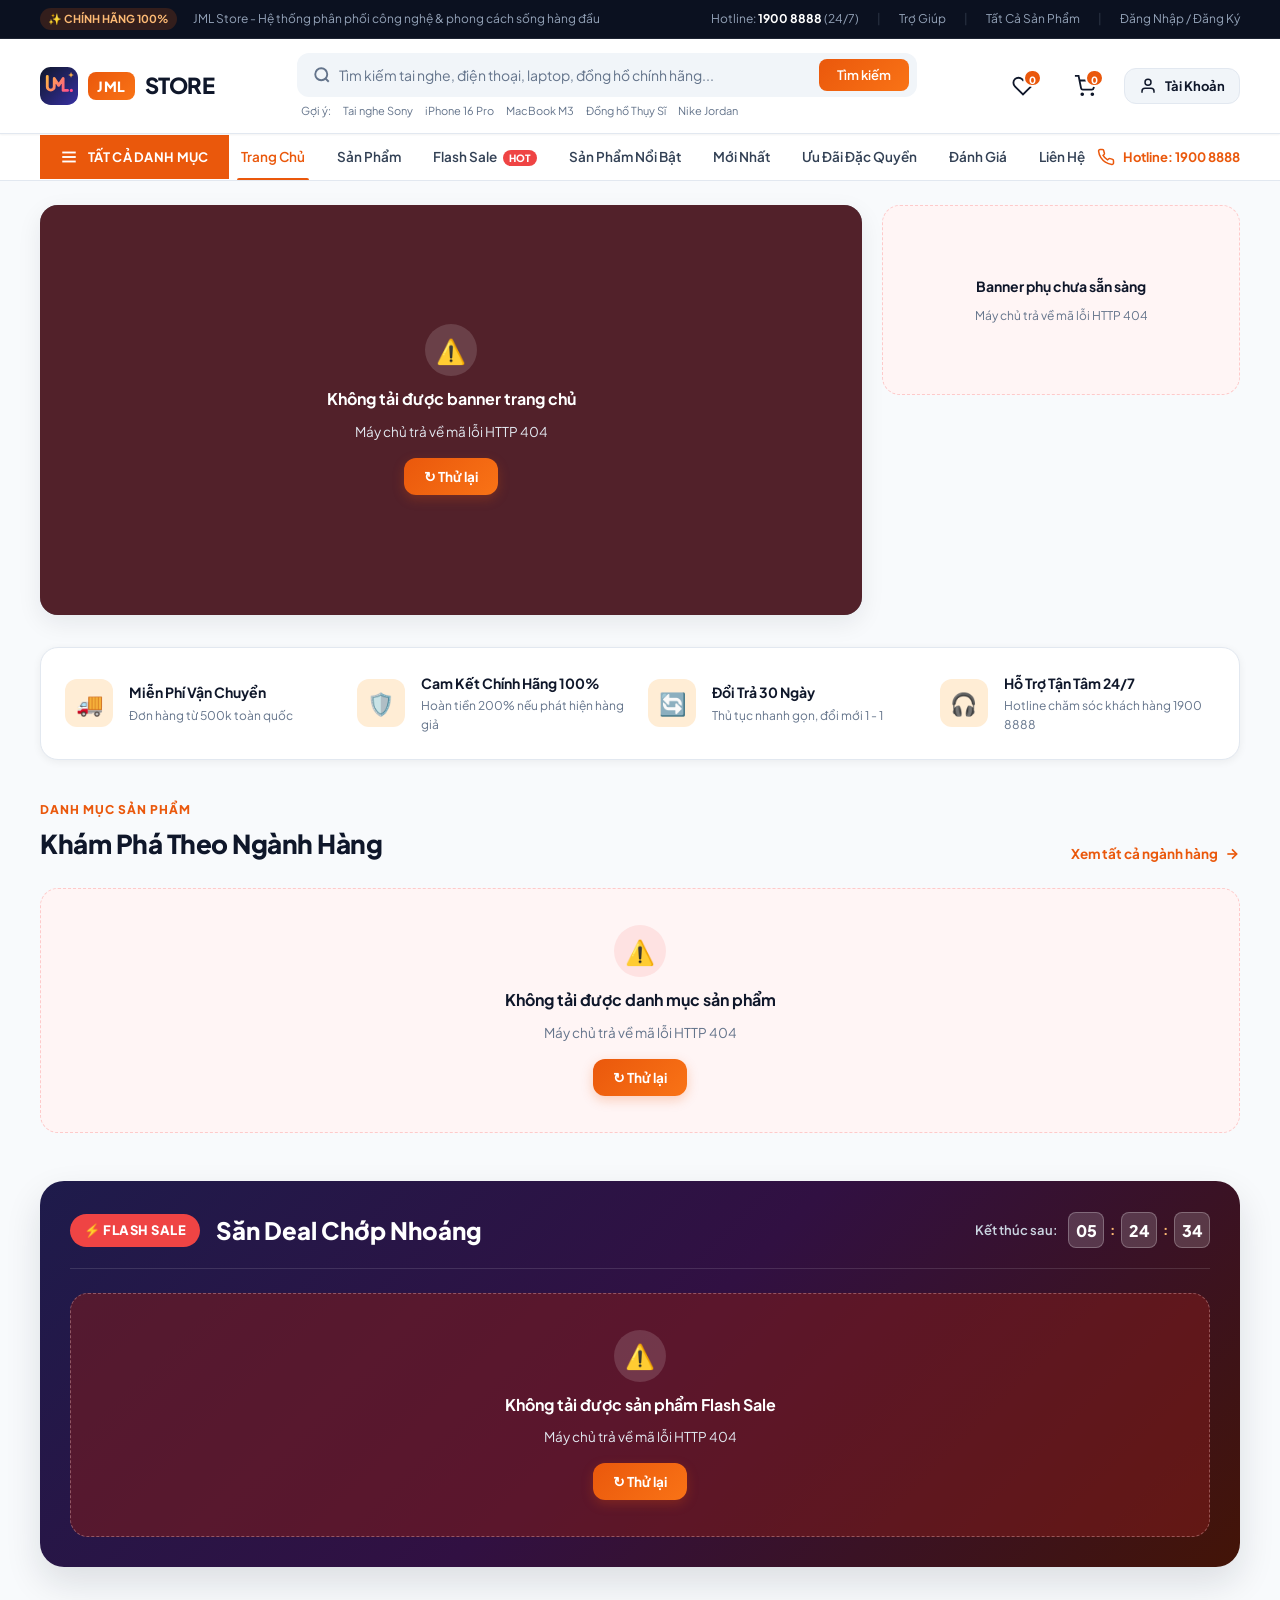
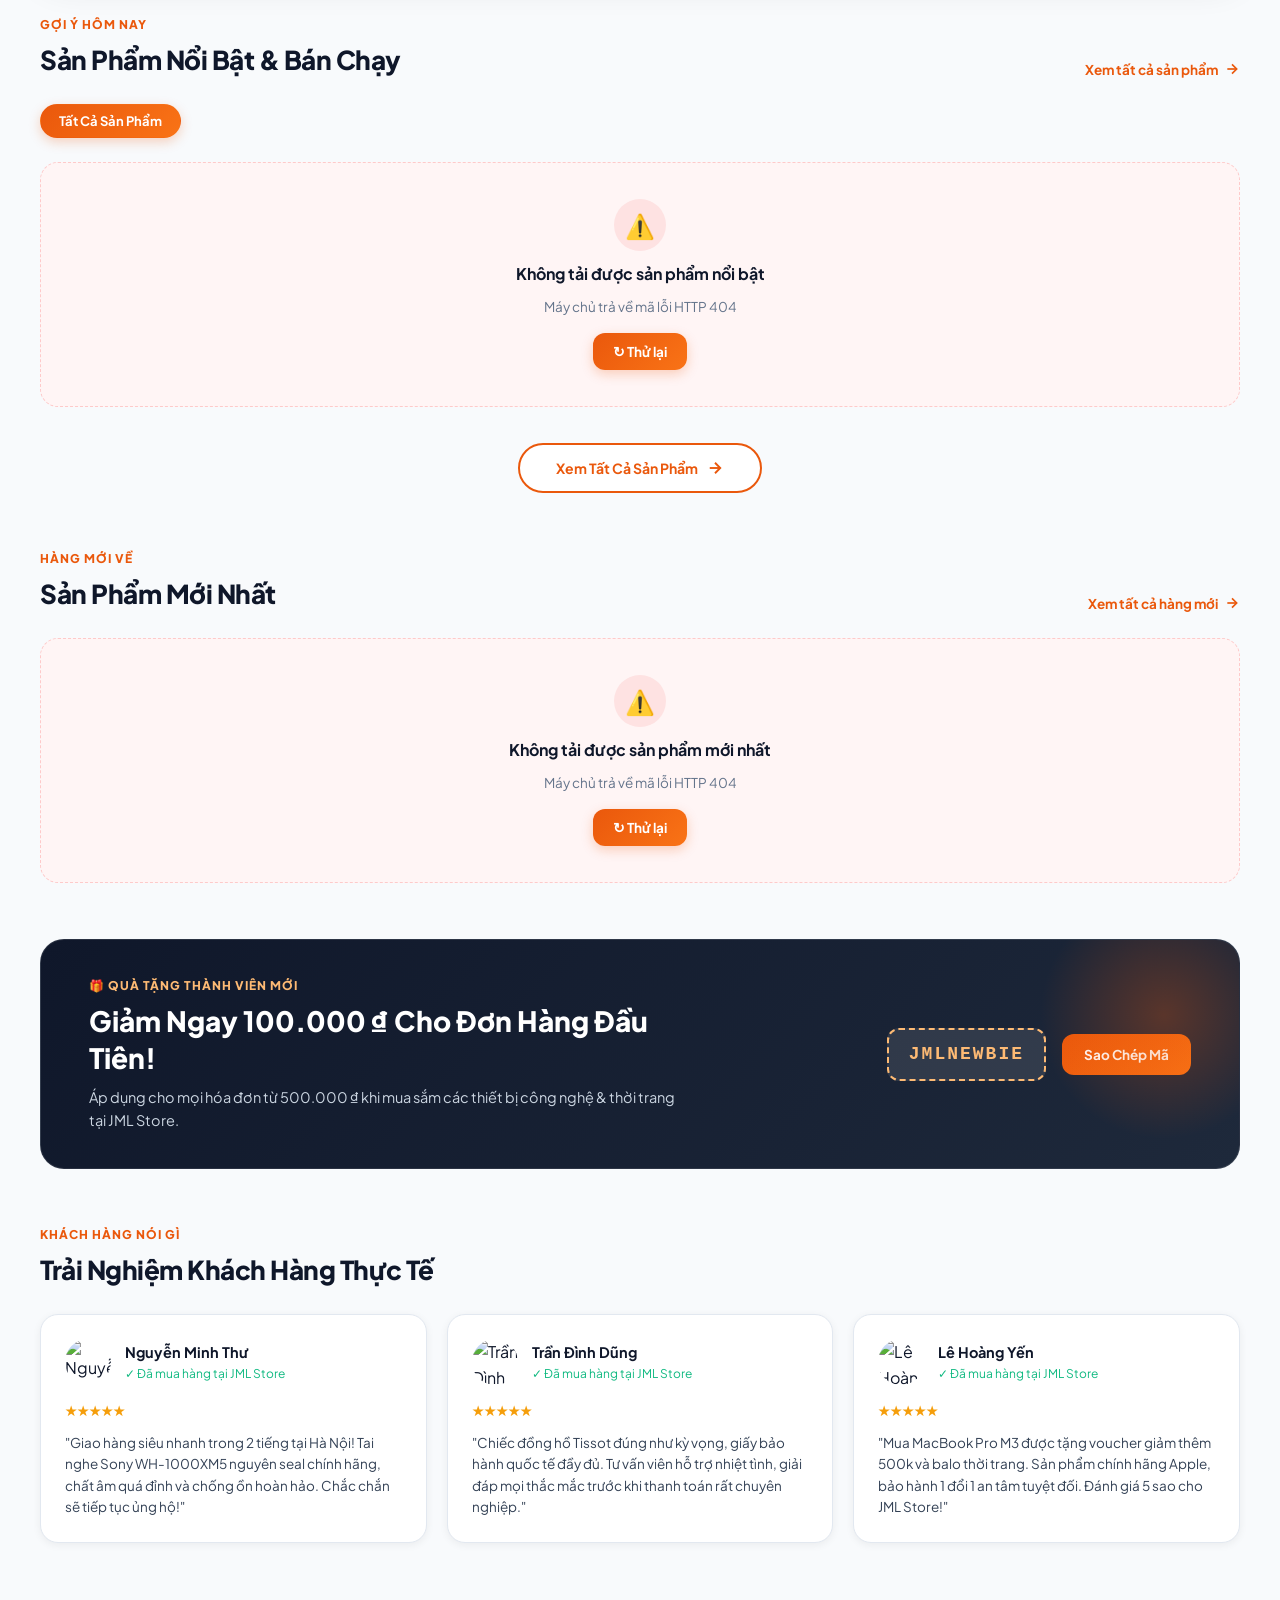
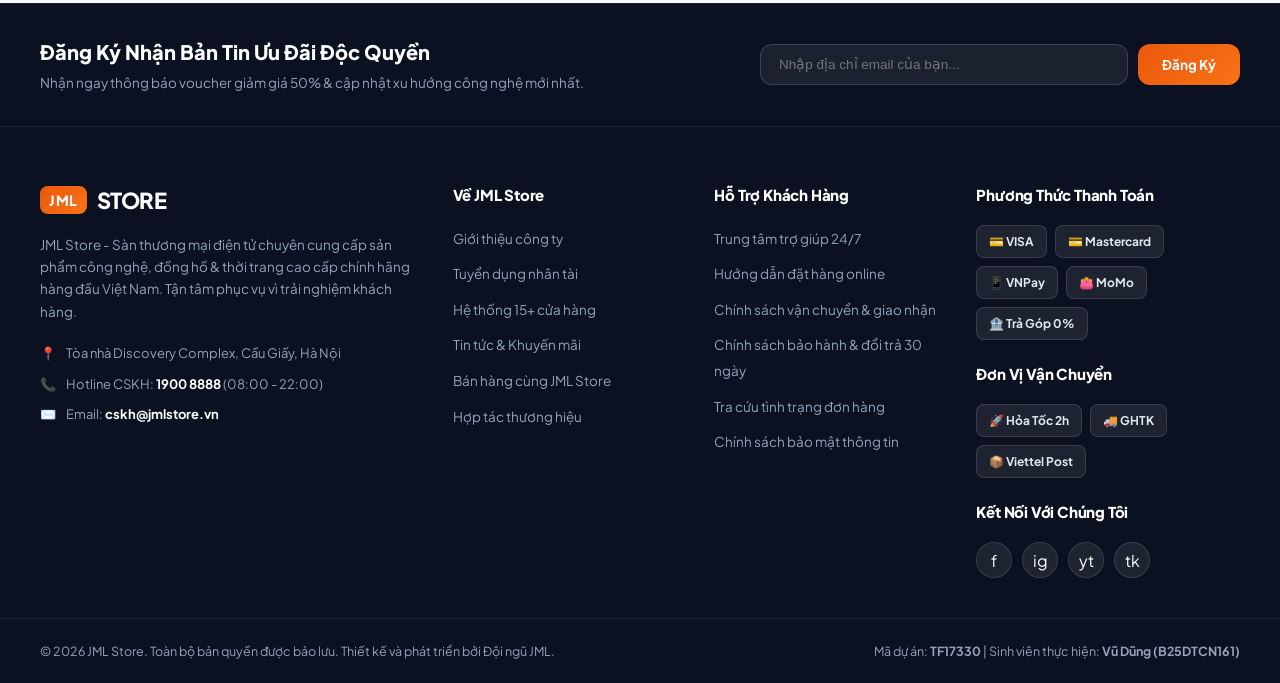
==== commit d73c156f: "TF1745E: noi trang chu voi API va them trang thai dang tai, loi, rong" ====
--- a/frontend/user/index.html
+++ b/frontend/user/index.html
@@ -1814,6 +1814,149 @@
       }
 
       /* ==========================================================================
+         12B. TRẠNG THÁI ĐANG TẢI (SKELETON), LỖI (ERROR) & RỖNG (EMPTY) - TF1745E
+         ========================================================================== */
+      @keyframes jmlShimmer {
+        0% { background-position: 200% 0; }
+        100% { background-position: -200% 0; }
+      }
+
+      .skeleton-block {
+        background: linear-gradient(90deg, #f1f5f9 25%, #e2e8f0 50%, #f1f5f9 75%);
+        background-size: 200% 100%;
+        animation: jmlShimmer 1.4s infinite linear;
+        border-radius: 8px;
+      }
+
+      .skeleton-block.dark {
+        background: linear-gradient(90deg, rgba(255,255,255,0.08) 25%, rgba(255,255,255,0.18) 50%, rgba(255,255,255,0.08) 75%);
+        background-size: 200% 100%;
+      }
+
+      .skeleton-card {
+        background: #ffffff;
+        border: 1px solid var(--border);
+        border-radius: var(--radius-md);
+        padding: 14px;
+        display: flex;
+        flex-direction: column;
+        gap: 10px;
+      }
+
+      .skeleton-card.dark {
+        background: rgba(255, 255, 255, 0.08);
+        border-color: rgba(255, 255, 255, 0.14);
+      }
+
+      .section-state-box {
+        grid-column: 1 / -1;
+        width: 100%;
+        min-height: 220px;
+        border-radius: var(--radius-lg);
+        border: 1px dashed #cbd5e1;
+        background: #ffffff;
+        padding: 36px 24px;
+        display: flex;
+        flex-direction: column;
+        align-items: center;
+        justify-content: center;
+        text-align: center;
+        gap: 10px;
+      }
+
+      .section-state-box.is-dark {
+        background: rgba(15, 23, 42, 0.65);
+        border-color: rgba(255, 255, 255, 0.25);
+        color: #f8fafc;
+        height: 100%;
+      }
+
+      .section-state-box.is-error {
+        border-color: #fecaca;
+        background: #fff5f5;
+      }
+
+      .section-state-box.is-dark.is-error {
+        background: rgba(127, 29, 29, 0.55);
+        border-color: rgba(254, 202, 202, 0.35);
+      }
+
+      .state-icon {
+        width: 52px;
+        height: 52px;
+        border-radius: 50%;
+        background: #f1f5f9;
+        display: flex;
+        align-items: center;
+        justify-content: center;
+        font-size: 24px;
+      }
+
+      .is-error .state-icon {
+        background: #fee2e2;
+      }
+
+      .is-dark .state-icon {
+        background: rgba(255, 255, 255, 0.14);
+      }
+
+      .state-title {
+        font-size: 16px;
+        font-weight: 700;
+        color: var(--secondary);
+      }
+
+      .is-dark .state-title {
+        color: #ffffff;
+      }
+
+      .state-desc {
+        font-size: 13.5px;
+        color: var(--text-muted);
+        max-width: 460px;
+        line-height: 1.5;
+      }
+
+      .is-dark .state-desc {
+        color: #e2e8f0;
+      }
+
+      .btn-retry {
+        margin-top: 6px;
+        padding: 10px 20px;
+        border-radius: var(--radius-md);
+        background: var(--primary-gradient);
+        color: #ffffff;
+        font-size: 13.5px;
+        font-weight: 700;
+        display: inline-flex;
+        align-items: center;
+        gap: 6px;
+        cursor: pointer;
+        border: none;
+        box-shadow: 0 4px 12px rgba(234, 88, 12, 0.25);
+        transition: var(--transition);
+      }
+
+      .btn-retry:hover {
+        transform: translateY(-1px);
+        box-shadow: 0 6px 16px rgba(234, 88, 12, 0.35);
+      }
+
+      .spinner-ring {
+        width: 34px;
+        height: 34px;
+        border: 3px solid rgba(255, 255, 255, 0.25);
+        border-top-color: var(--primary);
+        border-radius: 50%;
+        animation: jmlSpin 0.8s linear infinite;
+      }
+
+      @keyframes jmlSpin {
+        to { transform: rotate(360deg); }
+      }
+
+      /* ==========================================================================
          13. RESPONSIVE DESIGN (MEDIA QUERIES)
          ========================================================================== */
       @media (max-width: 1024px) {
@@ -1957,6 +2100,7 @@
           <li><a href="products.html">Sản Phẩm</a></li>
           <li><a href="#flash-sale">Flash Sale <span class="nav-hot-badge">HOT</span></a></li>
           <li><a href="#featured">Sản Phẩm Nổi Bật</a></li>
+          <li><a href="#latest">Mới Nhất</a></li>
           <li><a href="#promo">Ưu Đãi Đặc Quyền</a></li>
           <li><a href="#reviews">Đánh Giá</a></li>
           <li><a href="#footer">Liên Hệ</a></li>
@@ -1978,120 +2122,36 @@
            ==================================================================== -->
       <section class="hero-section">
         <div class="hero-grid">
-          <!-- Main Interactive Carousel Slider -->
+          <!-- Main Interactive Carousel Slider (Nạp từ API /api/homepage/banners) -->
           <div class="main-slider" id="mainSlider">
-            <!-- Slide 1: Audio & Tech -->
-            <div class="slide slide-1 active">
-              <div class="slide-content">
-                <span class="slide-tag">🔥 SIÊU SALE CÔNG NGHỆ 2026</span>
-                <h1 class="slide-title">Trải Nghiệm Đỉnh Cao Âm Thanh Studio</h1>
-                <p class="slide-desc">
-                  Thưởng thức âm thanh chuẩn Hi-Res Audio với tai nghe chống ồn chủ động cao cấp. Giảm ngay 35% duy nhất tuần này!
-                </p>
-                <div class="slide-actions">
-                  <a href="#featured" class="btn-hero-primary">
-                    Khám Phá Ngay
-                    <svg width="18" height="18" viewBox="0 0 24 24" fill="none" stroke="currentColor" stroke-width="2.5">
-                      <line x1="5" y1="12" x2="19" y2="12"></line>
-                      <polyline points="12 5 19 12 12 19"></polyline>
-                    </svg>
-                  </a>
-                  <a href="products.html" class="btn-hero-outline">Xem Danh Mục</a>
-                </div>
+            <div id="bannerSlidesContainer" style="position: relative; width: 100%; height: 100%;">
+              <div class="section-state-box is-dark is-loading" style="border-radius: 0; border: none;">
+                <div class="spinner-ring"></div>
+                <div class="state-title">Đang tải banner trang chủ...</div>
+                <div class="state-desc">Đang kết nối máy chủ để lấy các chương trình ưu đãi mới nhất.</div>
               </div>
             </div>
 
-            <!-- Slide 2: Luxury Watches -->
-            <div class="slide slide-2">
-              <div class="slide-content">
-                <span class="slide-tag">⌚ ĐỒNG HỒ TINH HOA THỤY SĨ</span>
-                <h2 class="slide-title">Khẳng Định Đẳng Cấp & Thời Khắc Sang Trọng</h2>
-                <p class="slide-desc">
-                  Bộ sưu tập đồng hồ cơ Automatic Chronograph phiên bản giới hạn. Kính Sapphire chống trầy, bảo hành quốc tế 5 năm.
-                </p>
-                <div class="slide-actions">
-                  <a href="#featured" class="btn-hero-primary">
-                    Xem Bộ Sưu Tập
-                    <svg width="18" height="18" viewBox="0 0 24 24" fill="none" stroke="currentColor" stroke-width="2.5">
-                      <line x1="5" y1="12" x2="19" y2="12"></line>
-                      <polyline points="12 5 19 12 12 19"></polyline>
-                    </svg>
-                  </a>
-                  <a href="products.html" class="btn-hero-outline">Tìm Hiểu Thêm</a>
-                </div>
-              </div>
-            </div>
-
-            <!-- Slide 3: Fashion -->
-            <div class="slide slide-3">
-              <div class="slide-content">
-                <span class="slide-tag">✨ TUẦN LỄ THỜI TRANG 2026</span>
-                <h2 class="slide-title">Phong Cách Thời Thượng Dẫn Đầu Xu Hướng</h2>
-                <p class="slide-desc">
-                  Áo măng tô dạ lông cừu, vest may đo và phụ kiện da cao cấp phong cách châu Âu. Ưu đãi độc quyền giảm tới 40%!
-                </p>
-                <div class="slide-actions">
-                  <a href="#featured" class="btn-hero-primary">
-                    Săn Deal Ngay
-                    <svg width="18" height="18" viewBox="0 0 24 24" fill="none" stroke="currentColor" stroke-width="2.5">
-                      <line x1="5" y1="12" x2="19" y2="12"></line>
-                      <polyline points="12 5 19 12 12 19"></polyline>
-                    </svg>
-                  </a>
-                  <a href="products.html" class="btn-hero-outline">Xem Tất Cả</a>
-                </div>
-              </div>
-            </div>
-
             <!-- Slider Navigation Buttons -->
-            <button class="slider-btn slider-prev" onclick="changeSlide(-1)" aria-label="Slide trước">
+            <button class="slider-btn slider-prev" id="sliderPrevBtn" onclick="changeSlide(-1)" aria-label="Slide trước" style="display: none;">
               <svg width="20" height="20" viewBox="0 0 24 24" fill="none" stroke="currentColor" stroke-width="2.5">
                 <polyline points="15 18 9 12 15 6"></polyline>
               </svg>
             </button>
-            <button class="slider-btn slider-next" onclick="changeSlide(1)" aria-label="Slide tiếp theo">
+            <button class="slider-btn slider-next" id="sliderNextBtn" onclick="changeSlide(1)" aria-label="Slide tiếp theo" style="display: none;">
               <svg width="20" height="20" viewBox="0 0 24 24" fill="none" stroke="currentColor" stroke-width="2.5">
                 <polyline points="9 18 15 12 9 6"></polyline>
               </svg>
             </button>
 
             <!-- Slider Indicators -->
-            <div class="slider-dots" id="sliderDots">
-              <div class="slider-dot active" onclick="setSlide(0)"></div>
-              <div class="slider-dot" onclick="setSlide(1)"></div>
-              <div class="slider-dot" onclick="setSlide(2)"></div>
-            </div>
+            <div class="slider-dots" id="sliderDots"></div>
           </div>
 
-          <!-- 2 Sub-Banners -->
-          <div class="side-banners">
-            <div class="side-banner-card side-banner-1">
-              <div class="side-banner-content">
-                <span class="side-banner-tag">BST SNEAKER RETRO</span>
-                <h3 class="side-banner-title">Phong Cách Đường Phố Đột Phá</h3>
-                <a href="products.html" class="side-banner-link">
-                  Khám phá ngay
-                  <svg width="16" height="16" viewBox="0 0 24 24" fill="none" stroke="currentColor" stroke-width="2.5">
-                    <line x1="5" y1="12" x2="19" y2="12"></line>
-                    <polyline points="12 5 19 12 12 19"></polyline>
-                  </svg>
-                </a>
-              </div>
-            </div>
-
-            <div class="side-banner-card side-banner-2">
-              <div class="side-banner-content">
-                <span class="side-banner-tag">PHỤ KIỆN DA THỦ CÔNG</span>
-                <h3 class="side-banner-title">Túi Xách & Ví Da Thật Nhập Khẩu</h3>
-                <a href="products.html" class="side-banner-link">
-                  Xem bộ sưu tập
-                  <svg width="16" height="16" viewBox="0 0 24 24" fill="none" stroke="currentColor" stroke-width="2.5">
-                    <line x1="5" y1="12" x2="19" y2="12"></line>
-                    <polyline points="12 5 19 12 12 19"></polyline>
-                  </svg>
-                </a>
-              </div>
-            </div>
+          <!-- 2 Sub-Banners (Nạp động từ API banner) -->
+          <div class="side-banners" id="sideBannersContainer">
+            <div class="side-banner-card skeleton-block" style="background-image: none; min-height: 190px;"></div>
+            <div class="side-banner-card skeleton-block" style="background-image: none; min-height: 190px;"></div>
           </div>
         </div>
       </section>
@@ -2150,63 +2210,7 @@
           </a>
         </div>
 
-        <div class="category-grid">
-          <!-- Category 1 -->
-          <div class="category-card" onclick="filterByCategory('audio')">
-            <div class="category-icon-wrapper">🎧</div>
-            <h3 class="category-name">Thiết Bị Âm Thanh</h3>
-            <span class="category-count">128+ sản phẩm</span>
-          </div>
-
-          <!-- Category 2 -->
-          <div class="category-card" onclick="filterByCategory('watch')">
-            <div class="category-icon-wrapper">⌚</div>
-            <h3 class="category-name">Đồng Hồ Hiệu</h3>
-            <span class="category-count">94+ sản phẩm</span>
-          </div>
-
-          <!-- Category 3 -->
-          <div class="category-card" onclick="filterByCategory('phone')">
-            <div class="category-icon-wrapper">📱</div>
-            <h3 class="category-name">Điện Thoại & Tablet</h3>
-            <span class="category-count">186+ sản phẩm</span>
-          </div>
-
-          <!-- Category 4 -->
-          <div class="category-card" onclick="filterByCategory('laptop')">
-            <div class="category-icon-wrapper">💻</div>
-            <h3 class="category-name">Laptop Siêu Mỏng</h3>
-            <span class="category-count">75+ sản phẩm</span>
-          </div>
-
-          <!-- Category 5 -->
-          <div class="category-card" onclick="filterByCategory('fashion-men')">
-            <div class="category-icon-wrapper">👔</div>
-            <h3 class="category-name">Thời Trang Nam</h3>
-            <span class="category-count">210+ sản phẩm</span>
-          </div>
-
-          <!-- Category 6 -->
-          <div class="category-card" onclick="filterByCategory('fashion-women')">
-            <div class="category-icon-wrapper">👗</div>
-            <h3 class="category-name">Thời Trang Nữ</h3>
-            <span class="category-count">315+ sản phẩm</span>
-          </div>
-
-          <!-- Category 7 -->
-          <div class="category-card" onclick="filterByCategory('shoes')">
-            <div class="category-icon-wrapper">👟</div>
-            <h3 class="category-name">Giày & Sneaker</h3>
-            <span class="category-count">142+ sản phẩm</span>
-          </div>
-
-          <!-- Category 8 -->
-          <div class="category-card" onclick="filterByCategory('bags')">
-            <div class="category-icon-wrapper">👜</div>
-            <h3 class="category-name">Túi Xách & Đồ Da</h3>
-            <span class="category-count">98+ sản phẩm</span>
-          </div>
-        </div>
+        <div class="category-grid" id="categoryGrid"></div>
       </section>
 
       <!-- ====================================================================
@@ -2230,95 +2234,7 @@
           </div>
         </div>
 
-        <div class="flash-grid">
-          <!-- Flash Item 1 -->
-          <div class="flash-card">
-            <div class="flash-img-box">
-              <img src="https://images.unsplash.com/photo-1505740420928-5e560c06d30e?auto=format&fit=crop&w=600&q=80" alt="Sony WH-1000XM5" />
-              <span class="discount-ribbon">-22%</span>
-            </div>
-            <h3 class="flash-prod-title">Tai Nghe Chống Ồn Không Dây Sony WH-1000XM5</h3>
-            <div class="flash-price-row">
-              <span class="current-price">6.990.000 ₫</span>
-              <span class="old-price">8.990.000 ₫</span>
-            </div>
-            <div class="deal-progress-box">
-              <div class="progress-track">
-                <div class="progress-bar" style="width: 82%;"></div>
-              </div>
-              <div class="deal-sold-text">
-                <span>🔥 Đã bán 82/100</span>
-                <span>Chỉ còn 18 cái</span>
-              </div>
-            </div>
-          </div>
-
-          <!-- Flash Item 2 -->
-          <div class="flash-card">
-            <div class="flash-img-box">
-              <img src="https://images.unsplash.com/photo-1523275335684-37898b6baf30?auto=format&fit=crop&w=600&q=80" alt="Apple Watch Ultra" />
-              <span class="discount-ribbon">-18%</span>
-            </div>
-            <h3 class="flash-prod-title">Đồng Hồ Thông Minh Apple Watch Ultra 2 Titanium 49mm</h3>
-            <div class="flash-price-row">
-              <span class="current-price">18.490.000 ₫</span>
-              <span class="old-price">22.490.000 ₫</span>
-            </div>
-            <div class="deal-progress-box">
-              <div class="progress-track">
-                <div class="progress-bar" style="width: 65%;"></div>
-              </div>
-              <div class="deal-sold-text">
-                <span>🔥 Đã bán 65/100</span>
-                <span>Chỉ còn 35 cái</span>
-              </div>
-            </div>
-          </div>
-
-          <!-- Flash Item 3 -->
-          <div class="flash-card">
-            <div class="flash-img-box">
-              <img src="https://images.unsplash.com/photo-1545454675-3531b543be5d?auto=format&fit=crop&w=600&q=80" alt="Marshall Stanmore III" />
-              <span class="discount-ribbon">-25%</span>
-            </div>
-            <h3 class="flash-prod-title">Loa Bluetooth Cao Cấp Marshall Stanmore III Chính Hãng</h3>
-            <div class="flash-price-row">
-              <span class="current-price">7.890.000 ₫</span>
-              <span class="old-price">10.490.000 ₫</span>
-            </div>
-            <div class="deal-progress-box">
-              <div class="progress-track">
-                <div class="progress-bar" style="width: 90%;"></div>
-              </div>
-              <div class="deal-sold-text">
-                <span>🔥 Đã bán 90/100</span>
-                <span>Sắp cháy hàng</span>
-              </div>
-            </div>
-          </div>
-
-          <!-- Flash Item 4 -->
-          <div class="flash-card">
-            <div class="flash-img-box">
-              <img src="https://images.unsplash.com/photo-1552346154-21d32810aba3?auto=format&fit=crop&w=600&q=80" alt="Nike Jordan 1" />
-              <span class="discount-ribbon">-30%</span>
-            </div>
-            <h3 class="flash-prod-title">Giày Thể Thao Sneaker Nike Air Jordan 1 Retro High OG</h3>
-            <div class="flash-price-row">
-              <span class="current-price">3.490.000 ₫</span>
-              <span class="old-price">4.990.000 ₫</span>
-            </div>
-            <div class="deal-progress-box">
-              <div class="progress-track">
-                <div class="progress-bar" style="width: 74%;"></div>
-              </div>
-              <div class="deal-sold-text">
-                <span>🔥 Đã bán 74/100</span>
-                <span>Chỉ còn 26 đôi</span>
-              </div>
-            </div>
-          </div>
-        </div>
+        <div class="flash-grid" id="flashGrid"></div>
       </section>
 
       <!-- ====================================================================
@@ -2339,417 +2255,45 @@
           </a>
         </div>
 
-        <!-- Filter Category Tabs -->
-        <div class="filter-tabs">
+        <!-- Filter Category Tabs (Nạp động từ API danh mục) -->
+        <div class="filter-tabs" id="featuredFilterTabs">
           <button class="tab-btn active" onclick="filterTab('all', this)">Tất Cả Sản Phẩm</button>
-          <button class="tab-btn" onclick="filterTab('tech', this)">💻 Thiết Bị Số &amp; PC</button>
-          <button class="tab-btn" onclick="filterTab('audio', this)">🎧 Âm Thanh Hi-End</button>
-          <button class="tab-btn" onclick="filterTab('watch', this)">⌚ Đồng Hồ Cao Cấp</button>
-          <button class="tab-btn" onclick="filterTab('fashion', this)">👔 Thời Trang &amp; Đồ Da</button>
         </div>
 
-        <!-- The Responsive Grid of 8 Featured Products with Mock Data -->
-        <div class="products-grid" id="productsGrid">
-          <!-- Product 1 -->
-          <article class="product-card" data-category="tech">
-            <div class="product-thumb">
-              <img src="https://images.unsplash.com/photo-1517336714731-489689fd1ca8?auto=format&fit=crop&w=600&q=80" alt="MacBook Pro M3" />
-              <div class="badge-group">
-                <span class="prod-badge badge-hot">HOT</span>
-                <span class="prod-badge badge-discount">-10%</span>
-              </div>
-              <button class="btn-wishlist" onclick="toggleWishlist(this)" title="Yêu thích">
-                <svg width="18" height="18" viewBox="0 0 24 24" fill="none" stroke="currentColor" stroke-width="2">
-                  <path d="M20.84 4.61a5.5 5.5 0 0 0-7.78 0L12 5.67l-1.06-1.06a5.5 5.5 0 0 0-7.78 7.78l1.06 1.06L12 21.23l7.78-7.78 1.06-1.06a5.5 5.5 0 0 0 0-7.78z"></path>
-                </svg>
-              </button>
-            </div>
-            <div class="product-body">
-              <div class="product-meta">
-                <span class="product-category">Apple Official</span>
-                <span>Đã bán 320+</span>
-              </div>
-              <h3 class="product-title">
-                <a href="products.html">Laptop Apple MacBook Pro 14 inch M3 Pro (18GB / 512GB SSD) Space Black</a>
-              </h3>
-              <div class="product-rating">
-                <span class="stars">★★★★★</span>
-                <span class="rating-count">5.0 (185)</span>
-              </div>
-              <div class="product-pricing">
-                <span class="current-price">48.990.000 ₫</span>
-                <span class="old-price">54.990.000 ₫</span>
-              </div>
-              <div class="product-actions">
-                <button class="btn-add-cart" onclick="addToCart('Laptop Apple MacBook Pro 14 M3 Pro', '48.990.000 ₫')">
-                  <svg width="16" height="16" viewBox="0 0 24 24" fill="none" stroke="currentColor" stroke-width="2">
-                    <circle cx="9" cy="21" r="1"></circle>
-                    <circle cx="20" cy="21" r="1"></circle>
-                    <path d="M1 1h4l2.68 13.39a2 2 0 0 0 2 1.61h9.72a2 2 0 0 0 2-1.61L23 6H6"></path>
-                  </svg>
-                  Thêm vào giỏ
-                </button>
-                <button class="btn-quick-view" onclick="quickView('Laptop Apple MacBook Pro 14 M3 Pro', '48.990.000 ₫', 'https://images.unsplash.com/photo-1517336714731-489689fd1ca8?auto=format&fit=crop&w=600&q=80', 'Apple M3 Pro 11-core CPU, 14-core GPU, màn hình Liquid Retina XDR 120Hz siêu nét.')" title="Xem nhanh">
-                  <svg width="16" height="16" viewBox="0 0 24 24" fill="none" stroke="currentColor" stroke-width="2">
-                    <path d="M1 12s4-8 11-8 11 8 11 8-4 8-11 8-11-8-11-8z"></path>
-                    <circle cx="12" cy="12" r="3"></circle>
-                  </svg>
-                </button>
-              </div>
-            </div>
-          </article>
-
-          <!-- Product 2 -->
-          <article class="product-card" data-category="audio">
-            <div class="product-thumb">
-              <img src="https://images.unsplash.com/photo-1546435770-a3e426bf472b?auto=format&fit=crop&w=600&q=80" alt="AirPods Max" />
-              <div class="badge-group">
-                <span class="prod-badge badge-new">MỚI</span>
-                <span class="prod-badge badge-discount">-12%</span>
-              </div>
-              <button class="btn-wishlist" onclick="toggleWishlist(this)" title="Yêu thích">
-                <svg width="18" height="18" viewBox="0 0 24 24" fill="none" stroke="currentColor" stroke-width="2">
-                  <path d="M20.84 4.61a5.5 5.5 0 0 0-7.78 0L12 5.67l-1.06-1.06a5.5 5.5 0 0 0-7.78 7.78l1.06 1.06L12 21.23l7.78-7.78 1.06-1.06a5.5 5.5 0 0 0 0-7.78z"></path>
-                </svg>
-              </button>
-            </div>
-            <div class="product-body">
-              <div class="product-meta">
-                <span class="product-category">Apple Sound</span>
-                <span>Đã bán 450+</span>
-              </div>
-              <h3 class="product-title">
-                <a href="products.html">Tai Nghe Chụp Tai Apple AirPods Max 2024 Cổng Sạc Type-C Midnight</a>
-              </h3>
-              <div class="product-rating">
-                <span class="stars">★★★★★</span>
-                <span class="rating-count">4.9 (214)</span>
-              </div>
-              <div class="product-pricing">
-                <span class="current-price">12.890.000 ₫</span>
-                <span class="old-price">14.690.000 ₫</span>
-              </div>
-              <div class="product-actions">
-                <button class="btn-add-cart" onclick="addToCart('Tai Nghe Apple AirPods Max 2024 Type-C', '12.890.000 ₫')">
-                  <svg width="16" height="16" viewBox="0 0 24 24" fill="none" stroke="currentColor" stroke-width="2">
-                    <circle cx="9" cy="21" r="1"></circle>
-                    <circle cx="20" cy="21" r="1"></circle>
-                    <path d="M1 1h4l2.68 13.39a2 2 0 0 0 2 1.61h9.72a2 2 0 0 0 2-1.61L23 6H6"></path>
-                  </svg>
-                  Thêm vào giỏ
-                </button>
-                <button class="btn-quick-view" onclick="quickView('Tai Nghe Apple AirPods Max 2024 Type-C', '12.890.000 ₫', 'https://images.unsplash.com/photo-1546435770-a3e426bf472b?auto=format&fit=crop&w=600&q=80', 'Công nghệ chống ồn ANC chủ động thông minh, âm thanh vòm Spatial Audio với tính năng theo dõi đầu sống động.')" title="Xem nhanh">
-                  <svg width="16" height="16" viewBox="0 0 24 24" fill="none" stroke="currentColor" stroke-width="2">
-                    <path d="M1 12s4-8 11-8 11 8 11 8-4 8-11 8-11-8-11-8z"></path>
-                    <circle cx="12" cy="12" r="3"></circle>
-                  </svg>
-                </button>
-              </div>
-            </div>
-          </article>
-
-          <!-- Product 3 -->
-          <article class="product-card" data-category="watch">
-            <div class="product-thumb">
-              <img src="https://images.unsplash.com/photo-1522335789203-aabd1fc54bc9?auto=format&fit=crop&w=600&q=80" alt="Tissot Watch" />
-              <div class="badge-group">
-                <span class="prod-badge badge-discount">-15%</span>
-              </div>
-              <button class="btn-wishlist" onclick="toggleWishlist(this)" title="Yêu thích">
-                <svg width="18" height="18" viewBox="0 0 24 24" fill="none" stroke="currentColor" stroke-width="2">
-                  <path d="M20.84 4.61a5.5 5.5 0 0 0-7.78 0L12 5.67l-1.06-1.06a5.5 5.5 0 0 0-7.78 7.78l1.06 1.06L12 21.23l7.78-7.78 1.06-1.06a5.5 5.5 0 0 0 0-7.78z"></path>
-                </svg>
-              </button>
-            </div>
-            <div class="product-body">
-              <div class="product-meta">
-                <span class="product-category">Tissot Swiss</span>
-                <span>Đã bán 110+</span>
-              </div>
-              <h3 class="product-title">
-                <a href="products.html">Đồng Hồ Cơ Nam Tissot Le Locle Powermatic 80 Dây Kim Loại Bạc Thụy Sĩ</a>
-              </h3>
-              <div class="product-rating">
-                <span class="stars">★★★★★</span>
-                <span class="rating-count">4.8 (89)</span>
-              </div>
-              <div class="product-pricing">
-                <span class="current-price">14.850.000 ₫</span>
-                <span class="old-price">17.500.000 ₫</span>
-              </div>
-              <div class="product-actions">
-                <button class="btn-add-cart" onclick="addToCart('Đồng Hồ Nam Tissot Le Locle Powermatic 80', '14.850.000 ₫')">
-                  <svg width="16" height="16" viewBox="0 0 24 24" fill="none" stroke="currentColor" stroke-width="2">
-                    <circle cx="9" cy="21" r="1"></circle>
-                    <circle cx="20" cy="21" r="1"></circle>
-                    <path d="M1 1h4l2.68 13.39a2 2 0 0 0 2 1.61h9.72a2 2 0 0 0 2-1.61L23 6H6"></path>
-                  </svg>
-                  Thêm vào giỏ
-                </button>
-                <button class="btn-quick-view" onclick="quickView('Đồng Hồ Nam Tissot Le Locle Powermatic 80', '14.850.000 ₫', 'https://images.unsplash.com/photo-1522335789203-aabd1fc54bc9?auto=format&fit=crop&w=600&q=80', 'Bộ máy cơ Thụy Sĩ Powermatic 80 trữ cót lên đến 80 giờ liên tục, mặt số guilloche tinh xảo.')" title="Xem nhanh">
-                  <svg width="16" height="16" viewBox="0 0 24 24" fill="none" stroke="currentColor" stroke-width="2">
-                    <path d="M1 12s4-8 11-8 11 8 11 8-4 8-11 8-11-8-11-8z"></path>
-                    <circle cx="12" cy="12" r="3"></circle>
-                  </svg>
-                </button>
-              </div>
-            </div>
-          </article>
-
-          <!-- Product 4 -->
-          <article class="product-card" data-category="tech">
-            <div class="product-thumb">
-              <img src="https://images.unsplash.com/photo-1695048133142-1a20484d2569?auto=format&fit=crop&w=600&q=80" alt="iPhone 16 Pro Max" />
-              <div class="badge-group">
-                <span class="prod-badge badge-hot">HOT</span>
-                <span class="prod-badge badge-discount">-8%</span>
-              </div>
-              <button class="btn-wishlist" onclick="toggleWishlist(this)" title="Yêu thích">
-                <svg width="18" height="18" viewBox="0 0 24 24" fill="none" stroke="currentColor" stroke-width="2">
-                  <path d="M20.84 4.61a5.5 5.5 0 0 0-7.78 0L12 5.67l-1.06-1.06a5.5 5.5 0 0 0-7.78 7.78l1.06 1.06L12 21.23l7.78-7.78 1.06-1.06a5.5 5.5 0 0 0 0-7.78z"></path>
-                </svg>
-              </button>
-            </div>
-            <div class="product-body">
-              <div class="product-meta">
-                <span class="product-category">Apple Mobile</span>
-                <span>Đã bán 780+</span>
-              </div>
-              <h3 class="product-title">
-                <a href="products.html">Điện Thoại Apple iPhone 16 Pro Max 256GB Titan Sa Mạc VN/A Chính Hãng</a>
-              </h3>
-              <div class="product-rating">
-                <span class="stars">★★★★★</span>
-                <span class="rating-count">5.0 (520)</span>
-              </div>
-              <div class="product-pricing">
-                <span class="current-price">34.490.000 ₫</span>
-                <span class="old-price">37.490.000 ₫</span>
-              </div>
-              <div class="product-actions">
-                <button class="btn-add-cart" onclick="addToCart('Điện Thoại Apple iPhone 16 Pro Max 256GB', '34.490.000 ₫')">
-                  <svg width="16" height="16" viewBox="0 0 24 24" fill="none" stroke="currentColor" stroke-width="2">
-                    <circle cx="9" cy="21" r="1"></circle>
-                    <circle cx="20" cy="21" r="1"></circle>
-                    <path d="M1 1h4l2.68 13.39a2 2 0 0 0 2 1.61h9.72a2 2 0 0 0 2-1.61L23 6H6"></path>
-                  </svg>
-                  Thêm vào giỏ
-                </button>
-                <button class="btn-quick-view" onclick="quickView('Apple iPhone 16 Pro Max 256GB Titan Sa Mạc', '34.490.000 ₫', 'https://images.unsplash.com/photo-1695048133142-1a20484d2569?auto=format&fit=crop&w=600&q=80', 'Khung viền Titanium cấp hàng không vũ trụ, chip A18 Pro mạnh mẽ vượt bậc, camera zoom quang học 5x sắc nét.')" title="Xem nhanh">
-                  <svg width="16" height="16" viewBox="0 0 24 24" fill="none" stroke="currentColor" stroke-width="2">
-                    <path d="M1 12s4-8 11-8 11 8 11 8-4 8-11 8-11-8-11-8z"></path>
-                    <circle cx="12" cy="12" r="3"></circle>
-                  </svg>
-                </button>
-              </div>
-            </div>
-          </article>
-
-          <!-- Product 5 -->
-          <article class="product-card" data-category="fashion">
-            <div class="product-thumb">
-              <img src="https://images.unsplash.com/photo-1548036328-c9fa89d128fa?auto=format&fit=crop&w=600&q=80" alt="Leather Bag" />
-              <div class="badge-group">
-                <span class="prod-badge badge-discount">-25%</span>
-              </div>
-              <button class="btn-wishlist" onclick="toggleWishlist(this)" title="Yêu thích">
-                <svg width="18" height="18" viewBox="0 0 24 24" fill="none" stroke="currentColor" stroke-width="2">
-                  <path d="M20.84 4.61a5.5 5.5 0 0 0-7.78 0L12 5.67l-1.06-1.06a5.5 5.5 0 0 0-7.78 7.78l1.06 1.06L12 21.23l7.78-7.78 1.06-1.06a5.5 5.5 0 0 0 0-7.78z"></path>
-                </svg>
-              </button>
-            </div>
-            <div class="product-body">
-              <div class="product-meta">
-                <span class="product-category">JML Leather</span>
-                <span>Đã bán 140+</span>
-              </div>
-              <h3 class="product-title">
-                <a href="products.html">Túi Xách Da Bò Sáp Thật Phong Cách Retro Cổ Điển Nhập Khẩu Italia</a>
-              </h3>
-              <div class="product-rating">
-                <span class="stars">★★★★★</span>
-                <span class="rating-count">4.9 (98)</span>
-              </div>
-              <div class="product-pricing">
-                <span class="current-price">2.450.000 ₫</span>
-                <span class="old-price">3.250.000 ₫</span>
-              </div>
-              <div class="product-actions">
-                <button class="btn-add-cart" onclick="addToCart('Túi Xách Da Bò Sáp Thật Retro JML', '2.450.000 ₫')">
-                  <svg width="16" height="16" viewBox="0 0 24 24" fill="none" stroke="currentColor" stroke-width="2">
-                    <circle cx="9" cy="21" r="1"></circle>
-                    <circle cx="20" cy="21" r="1"></circle>
-                    <path d="M1 1h4l2.68 13.39a2 2 0 0 0 2 1.61h9.72a2 2 0 0 0 2-1.61L23 6H6"></path>
-                  </svg>
-                  Thêm vào giỏ
-                </button>
-                <button class="btn-quick-view" onclick="quickView('Túi Xách Da Bò Sáp Thật Retro JML', '2.450.000 ₫', 'https://images.unsplash.com/photo-1548036328-c9fa89d128fa?auto=format&fit=crop&w=600&q=80', 'Gia công thủ công tỉ mỉ bằng chất liệu da bò sáp nguyên tấm, càng dùng da càng bóng và mềm mịn.')" title="Xem nhanh">
-                  <svg width="16" height="16" viewBox="0 0 24 24" fill="none" stroke="currentColor" stroke-width="2">
-                    <path d="M1 12s4-8 11-8 11 8 11 8-4 8-11 8-11-8-11-8z"></path>
-                    <circle cx="12" cy="12" r="3"></circle>
-                  </svg>
-                </button>
-              </div>
-            </div>
-          </article>
-
-          <!-- Product 6 -->
-          <article class="product-card" data-category="fashion">
-            <div class="product-thumb">
-              <img src="https://images.unsplash.com/photo-1539109136881-3be0616acf4b?auto=format&fit=crop&w=600&q=80" alt="Wool Coat" />
-              <div class="badge-group">
-                <span class="prod-badge badge-new">MỚI</span>
-                <span class="prod-badge badge-discount">-20%</span>
-              </div>
-              <button class="btn-wishlist" onclick="toggleWishlist(this)" title="Yêu thích">
-                <svg width="18" height="18" viewBox="0 0 24 24" fill="none" stroke="currentColor" stroke-width="2">
-                  <path d="M20.84 4.61a5.5 5.5 0 0 0-7.78 0L12 5.67l-1.06-1.06a5.5 5.5 0 0 0-7.78 7.78l1.06 1.06L12 21.23l7.78-7.78 1.06-1.06a5.5 5.5 0 0 0 0-7.78z"></path>
-                </svg>
-              </button>
-            </div>
-            <div class="product-body">
-              <div class="product-meta">
-                <span class="product-category">JML Fashion</span>
-                <span>Đã bán 230+</span>
-              </div>
-              <h3 class="product-title">
-                <a href="products.html">Áo Khoác Măng Tô Nam Dạ Wool Dáng Dài Cao Cấp Phong Cách Hàn Quốc</a>
-              </h3>
-              <div class="product-rating">
-                <span class="stars">★★★★★</span>
-                <span class="rating-count">4.8 (115)</span>
-              </div>
-              <div class="product-pricing">
-                <span class="current-price">2.850.000 ₫</span>
-                <span class="old-price">3.550.000 ₫</span>
-              </div>
-              <div class="product-actions">
-                <button class="btn-add-cart" onclick="addToCart('Áo Khoác Măng Tô Nam Dạ Wool Dáng Dài', '2.850.000 ₫')">
-                  <svg width="16" height="16" viewBox="0 0 24 24" fill="none" stroke="currentColor" stroke-width="2">
-                    <circle cx="9" cy="21" r="1"></circle>
-                    <circle cx="20" cy="21" r="1"></circle>
-                    <path d="M1 1h4l2.68 13.39a2 2 0 0 0 2 1.61h9.72a2 2 0 0 0 2-1.61L23 6H6"></path>
-                  </svg>
-                  Thêm vào giỏ
-                </button>
-                <button class="btn-quick-view" onclick="quickView('Áo Khoác Măng Tô Nam Dạ Wool Dáng Dài', '2.850.000 ₫', 'https://images.unsplash.com/photo-1539109136881-3be0616acf4b?auto=format&fit=crop&w=600&q=80', 'Chất liệu dạ lông cừu ép nhiệt dày dặn, giữ ấm vượt trội, phom dáng tôn vóc dáng chuẩn nam tính.')" title="Xem nhanh">
-                  <svg width="16" height="16" viewBox="0 0 24 24" fill="none" stroke="currentColor" stroke-width="2">
-                    <path d="M1 12s4-8 11-8 11 8 11 8-4 8-11 8-11-8-11-8z"></path>
-                    <circle cx="12" cy="12" r="3"></circle>
-                  </svg>
-                </button>
-              </div>
-            </div>
-          </article>
-
-          <!-- Product 7 -->
-          <article class="product-card" data-category="audio">
-            <div class="product-thumb">
-              <img src="https://images.unsplash.com/photo-1505740420928-5e560c06d30e?auto=format&fit=crop&w=600&q=80" alt="Sony Headphones" />
-              <div class="badge-group">
-                <span class="prod-badge badge-hot">HOT</span>
-                <span class="prod-badge badge-discount">-16%</span>
-              </div>
-              <button class="btn-wishlist" onclick="toggleWishlist(this)" title="Yêu thích">
-                <svg width="18" height="18" viewBox="0 0 24 24" fill="none" stroke="currentColor" stroke-width="2">
-                  <path d="M20.84 4.61a5.5 5.5 0 0 0-7.78 0L12 5.67l-1.06-1.06a5.5 5.5 0 0 0-7.78 7.78l1.06 1.06L12 21.23l7.78-7.78 1.06-1.06a5.5 5.5 0 0 0 0-7.78z"></path>
-                </svg>
-              </button>
-            </div>
-            <div class="product-body">
-              <div class="product-meta">
-                <span class="product-category">Sony Audio</span>
-                <span>Đã bán 590+</span>
-              </div>
-              <h3 class="product-title">
-                <a href="products.html">Tai Nghe Chống Ồn Cao Cấp Sony WH-1000XM4 Âm Bass Sâu Hi-Res</a>
-              </h3>
-              <div class="product-rating">
-                <span class="stars">★★★★★</span>
-                <span class="rating-count">4.9 (340)</span>
-              </div>
-              <div class="product-pricing">
-                <span class="current-price">5.490.000 ₫</span>
-                <span class="old-price">6.590.000 ₫</span>
-              </div>
-              <div class="product-actions">
-                <button class="btn-add-cart" onclick="addToCart('Tai Nghe Chống Ồn Sony WH-1000XM4', '5.490.000 ₫')">
-                  <svg width="16" height="16" viewBox="0 0 24 24" fill="none" stroke="currentColor" stroke-width="2">
-                    <circle cx="9" cy="21" r="1"></circle>
-                    <circle cx="20" cy="21" r="1"></circle>
-                    <path d="M1 1h4l2.68 13.39a2 2 0 0 0 2 1.61h9.72a2 2 0 0 0 2-1.61L23 6H6"></path>
-                  </svg>
-                  Thêm vào giỏ
-                </button>
-                <button class="btn-quick-view" onclick="quickView('Tai Nghe Chống Ồn Sony WH-1000XM4', '5.490.000 ₫', 'https://images.unsplash.com/photo-1505740420928-5e560c06d30e?auto=format&fit=crop&w=600&q=80', 'Pin sử dụng liên tục 30 giờ, chống ồn cá nhân hóa thông minh với vi xử lý HD QN1 chuyên biệt.')" title="Xem nhanh">
-                  <svg width="16" height="16" viewBox="0 0 24 24" fill="none" stroke="currentColor" stroke-width="2">
-                    <path d="M1 12s4-8 11-8 11 8 11 8-4 8-11 8-11-8-11-8z"></path>
-                    <circle cx="12" cy="12" r="3"></circle>
-                  </svg>
-                </button>
-              </div>
-            </div>
-          </article>
-
-          <!-- Product 8 -->
-          <article class="product-card" data-category="watch">
-            <div class="product-thumb">
-              <img src="https://images.unsplash.com/photo-1547996160-71dfabbce5fa?auto=format&fit=crop&w=600&q=80" alt="Seiko Presage" />
-              <div class="badge-group">
-                <span class="prod-badge badge-new">MỚI</span>
-              </div>
-              <button class="btn-wishlist" onclick="toggleWishlist(this)" title="Yêu thích">
-                <svg width="18" height="18" viewBox="0 0 24 24" fill="none" stroke="currentColor" stroke-width="2">
-                  <path d="M20.84 4.61a5.5 5.5 0 0 0-7.78 0L12 5.67l-1.06-1.06a5.5 5.5 0 0 0-7.78 7.78l1.06 1.06L12 21.23l7.78-7.78 1.06-1.06a5.5 5.5 0 0 0 0-7.78z"></path>
-                </svg>
-              </button>
-            </div>
-            <div class="product-body">
-              <div class="product-meta">
-                <span class="product-category">Seiko Japan</span>
-                <span>Đã bán 160+</span>
-              </div>
-              <h3 class="product-title">
-                <a href="products.html">Đồng Hồ Cơ Seiko Presage Cocktail Time Dây Da Nâu Sang Trọng</a>
-              </h3>
-              <div class="product-rating">
-                <span class="stars">★★★★★</span>
-                <span class="rating-count">4.8 (120)</span>
-              </div>
-              <div class="product-pricing">
-                <span class="current-price">9.800.000 ₫</span>
-                <span class="old-price">11.500.000 ₫</span>
-              </div>
-              <div class="product-actions">
-                <button class="btn-add-cart" onclick="addToCart('Đồng Hồ Cơ Seiko Presage Cocktail Time', '9.800.000 ₫')">
-                  <svg width="16" height="16" viewBox="0 0 24 24" fill="none" stroke="currentColor" stroke-width="2">
-                    <circle cx="9" cy="21" r="1"></circle>
-                    <circle cx="20" cy="21" r="1"></circle>
-                    <path d="M1 1h4l2.68 13.39a2 2 0 0 0 2 1.61h9.72a2 2 0 0 0 2-1.61L23 6H6"></path>
-                  </svg>
-                  Thêm vào giỏ
-                </button>
-                <button class="btn-quick-view" onclick="quickView('Đồng Hồ Cơ Seiko Presage Cocktail Time', '9.800.000 ₫', 'https://images.unsplash.com/photo-1547996160-71dfabbce5fa?auto=format&fit=crop&w=600&q=80', 'Mặt số vân tia hướng tâm lấy cảm hứng từ ly cocktail Blue Moon, kính vòm Hardlex đặc trưng của thương hiệu Seiko.')" title="Xem nhanh">
-                  <svg width="16" height="16" viewBox="0 0 24 24" fill="none" stroke="currentColor" stroke-width="2">
-                    <path d="M1 12s4-8 11-8 11 8 11 8-4 8-11 8-11-8-11-8z"></path>
-                    <circle cx="12" cy="12" r="3"></circle>
-                  </svg>
-                </button>
-              </div>
-            </div>
-          </article>
-        </div>
+        <!-- Lưới sản phẩm nổi bật (Nạp động từ API) -->
+        <div class="products-grid" id="productsGrid"></div>
 
         <!-- View More CTA -->
         <div class="view-more-box">
           <a href="products.html" class="btn-view-more">
-            <span>Xem Tất Cả 200+ Sản Phẩm</span>
+            <span>Xem Tất Cả Sản Phẩm</span>
             <svg width="18" height="18" viewBox="0 0 24 24" fill="none" stroke="currentColor" stroke-width="2.5">
               <line x1="5" y1="12" x2="19" y2="12"></line>
               <polyline points="12 5 19 12 12 19"></polyline>
             </svg>
           </a>
         </div>
+      </section>
+
+      <!-- ====================================================================
+           4. LƯỚI SẢN PHẨM MỚI NHẤT (LATEST PRODUCTS GRID - API /api/homepage)
+           ==================================================================== -->
+      <section id="latest" class="featured-section">
+        <div class="section-heading-row">
+          <div class="section-title-box">
+            <span class="section-badge">HÀNG MỚI VỀ</span>
+            <h2 class="section-title">Sản Phẩm Mới Nhất</h2>
+          </div>
+          <a href="products.html" class="section-view-all">
+            Xem tất cả hàng mới
+            <svg width="16" height="16" viewBox="0 0 24 24" fill="none" stroke="currentColor" stroke-width="2.5">
+              <line x1="5" y1="12" x2="19" y2="12"></line>
+              <polyline points="12 5 19 12 12 19"></polyline>
+            </svg>
+          </a>
+        </div>
+
+        <div class="products-grid" id="latestProductsGrid"></div>
       </section>
 
       <!-- ====================================================================
@@ -3012,24 +2556,726 @@
          JAVASCRIPT LOGIC & INTERACTIVITY
          ==================================================================== -->
     <script>
-      // 1. Interactive Slider Carousel
+      // ====================================================================
+      // 0. CẤU HÌNH API & STATE TRANG CHỦ (TF1745E)
+      // ====================================================================
+      const urlParams = new URLSearchParams(window.location.search);
+      const API_BASE_URL =
+        urlParams.get('api') ||
+        localStorage.getItem('JML_API_BASE_URL') ||
+        (window.location.hostname === '127.0.0.1' || window.location.hostname === 'localhost'
+          ? 'http://127.0.0.1:8000'
+          : '');
+
+      const FALLBACK_PRODUCT_IMG =
+        'https://images.unsplash.com/photo-1505740420928-5e560c06d30e?auto=format&fit=crop&w=600&q=80';
+      const FALLBACK_BANNER_IMG =
+        'https://images.unsplash.com/photo-1607082348824-0a96f2a4b9da?auto=format&fit=crop&w=1200&q=80';
+
+      let featuredProductsData = [];
+      let latestProductsData = [];
+      let flashProductsData = [];
+      let categoriesData = [];
+      let productLookupMap = {};
+      let activeFeaturedCategory = 'all';
+
+      function escapeHtml(str) {
+        return String(str ?? '')
+          .replace(/&/g, '&amp;')
+          .replace(/</g, '&lt;')
+          .replace(/>/g, '&gt;')
+          .replace(/"/g, '&quot;')
+          .replace(/'/g, '&#39;');
+      }
+
+      function formatPriceVND(value) {
+        const num = Number(value) || 0;
+        return num.toLocaleString('vi-VN') + ' ₫';
+      }
+
+      function normalizeProduct(raw) {
+        const images = Array.isArray(raw.images)
+          ? raw.images
+          : raw.image_url
+          ? [raw.image_url]
+          : raw.image
+          ? [raw.image]
+          : [];
+        return {
+          id: raw.id,
+          category: raw.category || 'other',
+          title: raw.title || 'Sản phẩm JML Store',
+          price: Number(raw.price) || 0,
+          originalPrice: Number(raw.originalPrice ?? raw.original_price ?? raw.price) || 0,
+          discount: raw.discount || '',
+          rating: Number(raw.rating ?? 5.0).toFixed(1),
+          sold: Number(raw.sold ?? raw.soldCount ?? 0),
+          totalStock: Number(raw.totalStock ?? raw.total_stock ?? 100),
+          image: images[0] || FALLBACK_PRODUCT_IMG,
+          exclusive: raw.exclusive || 'Chính Hãng',
+          shopName: raw.shopName || raw.shop_name || 'JML Official Store',
+          isFlashSale: Boolean(raw.isFlashSale ?? raw.is_flash_sale),
+          description:
+            raw.description ||
+            `Sản phẩm chính hãng phân phối bởi ${raw.shopName || raw.shop_name || 'JML Official Store'}. Bảo hành đầy đủ và hỗ trợ đổi trả trong 30 ngày.`,
+        };
+      }
+
+      function registerProducts(list) {
+        list.forEach((p) => {
+          if (p && p.id !== undefined && p.id !== null) {
+            productLookupMap[String(p.id)] = p;
+          }
+        });
+      }
+
+      async function fetchJsonWithTimeout(url, timeoutMs = 8000) {
+        const controller = new AbortController();
+        const timer = setTimeout(() => controller.abort(), timeoutMs);
+        try {
+          const response = await fetch(url, {
+            method: 'GET',
+            headers: { Accept: 'application/json' },
+            signal: controller.signal,
+          });
+          if (!response.ok) {
+            const err = new Error(`Máy chủ trả về mã lỗi HTTP ${response.status}`);
+            err.status = response.status;
+            throw err;
+          }
+          return await response.json();
+        } catch (err) {
+          if (err.name === 'AbortError') {
+            throw new Error('Kết nối API quá thời gian chờ (Timeout)');
+          }
+          throw err;
+        } finally {
+          clearTimeout(timer);
+        }
+      }
+
+      // ====================================================================
+      // 1. TRẠNG THÁI LOADING / ERROR / EMPTY CHO TỪNG KHU VỰC
+      // ====================================================================
+      function renderSectionLoading(section) {
+        if (section === 'banners') {
+          const slidesEl = document.getElementById('bannerSlidesContainer');
+          const dotsEl = document.getElementById('sliderDots');
+          const sideEl = document.getElementById('sideBannersContainer');
+          const prevBtn = document.getElementById('sliderPrevBtn');
+          const nextBtn = document.getElementById('sliderNextBtn');
+          if (prevBtn) prevBtn.style.display = 'none';
+          if (nextBtn) nextBtn.style.display = 'none';
+          if (dotsEl) dotsEl.innerHTML = '';
+          if (slidesEl) {
+            slidesEl.innerHTML = `
+              <div class="section-state-box is-dark is-loading" style="border-radius: 0; border: none;">
+                <div class="spinner-ring"></div>
+                <div class="state-title">Đang tải banner ưu đãi...</div>
+                <div class="state-desc">Vui lòng đợi trong giây lát.</div>
+              </div>`;
+          }
+          if (sideEl) {
+            sideEl.innerHTML = `
+              <div class="side-banner-card skeleton-block" style="background-image: none; min-height: 190px;"></div>
+              <div class="side-banner-card skeleton-block" style="background-image: none; min-height: 190px;"></div>`;
+          }
+          return;
+        }
+
+        if (section === 'categories') {
+          const grid = document.getElementById('categoryGrid');
+          if (!grid) return;
+          grid.innerHTML = Array.from({ length: 4 })
+            .map(
+              () => `
+              <div class="skeleton-card" style="align-items: center;">
+                <div class="skeleton-block" style="width: 60px; height: 60px; border-radius: 50%;"></div>
+                <div class="skeleton-block" style="width: 80%; height: 14px;"></div>
+                <div class="skeleton-block" style="width: 55%; height: 11px;"></div>
+              </div>`
+            )
+            .join('');
+          return;
+        }
+
+        if (section === 'flash') {
+          const grid = document.getElementById('flashGrid');
+          if (!grid) return;
+          grid.innerHTML = Array.from({ length: 4 })
+            .map(
+              () => `
+              <div class="skeleton-card dark">
+                <div class="skeleton-block dark" style="width: 100%; height: 170px;"></div>
+                <div class="skeleton-block dark" style="width: 90%; height: 16px;"></div>
+                <div class="skeleton-block dark" style="width: 60%; height: 16px;"></div>
+                <div class="skeleton-block dark" style="width: 100%; height: 8px; margin-top: 6px;"></div>
+              </div>`
+            )
+            .join('');
+          return;
+        }
+
+        const gridId = section === 'latest' ? 'latestProductsGrid' : 'productsGrid';
+        const grid = document.getElementById(gridId);
+        if (!grid) return;
+        grid.innerHTML = Array.from({ length: 4 })
+          .map(
+            () => `
+            <div class="skeleton-card">
+              <div class="skeleton-block" style="width: 100%; height: 200px;"></div>
+              <div class="skeleton-block" style="width: 45%; height: 12px;"></div>
+              <div class="skeleton-block" style="width: 95%; height: 16px;"></div>
+              <div class="skeleton-block" style="width: 65%; height: 16px;"></div>
+              <div class="skeleton-block" style="width: 100%; height: 36px; margin-top: 6px;"></div>
+            </div>`
+          )
+          .join('');
+      }
+
+      function renderSectionError(section, errorMsg) {
+        const safeMsg = escapeHtml(errorMsg || 'Không thể kết nối đến máy chủ API.');
+        if (section === 'banners') {
+          const slidesEl = document.getElementById('bannerSlidesContainer');
+          const sideEl = document.getElementById('sideBannersContainer');
+          const prevBtn = document.getElementById('sliderPrevBtn');
+          const nextBtn = document.getElementById('sliderNextBtn');
+          const dotsEl = document.getElementById('sliderDots');
+          if (prevBtn) prevBtn.style.display = 'none';
+          if (nextBtn) nextBtn.style.display = 'none';
+          if (dotsEl) dotsEl.innerHTML = '';
+          if (slidesEl) {
+            slidesEl.innerHTML = `
+              <div class="section-state-box is-dark is-error" style="border-radius: 0; border: none;">
+                <div class="state-icon">⚠️</div>
+                <div class="state-title">Không tải được banner trang chủ</div>
+                <div class="state-desc">${safeMsg}</div>
+                <button class="btn-retry" onclick="retrySection('banners')">↻ Thử lại</button>
+              </div>`;
+          }
+          if (sideEl) {
+            sideEl.innerHTML = `
+              <div class="section-state-box is-error" style="min-height: 190px; padding: 20px;">
+                <div class="state-title" style="font-size: 14px;">Banner phụ chưa sẵn sàng</div>
+                <div class="state-desc" style="font-size: 12px;">${safeMsg}</div>
+              </div>`;
+          }
+          return;
+        }
+
+        const map = {
+          categories: { id: 'categoryGrid', title: 'Không tải được danh mục sản phẩm', dark: false },
+          flash: { id: 'flashGrid', title: 'Không tải được sản phẩm Flash Sale', dark: true },
+          featured: { id: 'productsGrid', title: 'Không tải được sản phẩm nổi bật', dark: false },
+          latest: { id: 'latestProductsGrid', title: 'Không tải được sản phẩm mới nhất', dark: false },
+        };
+        const cfg = map[section];
+        const el = cfg && document.getElementById(cfg.id);
+        if (!el) return;
+        el.innerHTML = `
+          <div class="section-state-box ${cfg.dark ? 'is-dark' : ''} is-error">
+            <div class="state-icon">⚠️</div>
+            <div class="state-title">${cfg.title}</div>
+            <div class="state-desc">${safeMsg}</div>
+            <button class="btn-retry" onclick="retrySection('${section}')">↻ Thử lại</button>
+          </div>`;
+      }
+
+      function renderSectionEmpty(section, customTitle, customDesc) {
+        if (section === 'banners') {
+          const slidesEl = document.getElementById('bannerSlidesContainer');
+          const sideEl = document.getElementById('sideBannersContainer');
+          const prevBtn = document.getElementById('sliderPrevBtn');
+          const nextBtn = document.getElementById('sliderNextBtn');
+          const dotsEl = document.getElementById('sliderDots');
+          if (prevBtn) prevBtn.style.display = 'none';
+          if (nextBtn) nextBtn.style.display = 'none';
+          if (dotsEl) dotsEl.innerHTML = '';
+          if (slidesEl) {
+            slidesEl.innerHTML = `
+              <div class="section-state-box is-dark is-empty" style="border-radius: 0; border: none;">
+                <div class="state-icon">🖼️</div>
+                <div class="state-title">${escapeHtml(customTitle || 'Chưa có banner nào đang hoạt động')}</div>
+                <div class="state-desc">${escapeHtml(customDesc || 'Các chương trình khuyến mãi và banner nổi bật sẽ sớm được cập nhật.')}</div>
+              </div>`;
+          }
+          if (sideEl) {
+            sideEl.innerHTML = `
+              <div class="section-state-box is-empty" style="min-height: 190px; padding: 20px;">
+                <div class="state-icon" style="width: 40px; height: 40px; font-size: 18px;">📢</div>
+                <div class="state-title" style="font-size: 14px;">Chưa có banner phụ</div>
+              </div>`;
+          }
+          return;
+        }
+
+        const defaults = {
+          categories: {
+            id: 'categoryGrid',
+            icon: '🗂️',
+            title: 'Chưa có danh mục hiển thị',
+            desc: 'Hiện chưa có ngành hàng nào được kích hoạt trên trang chủ.',
+            dark: false,
+          },
+          flash: {
+            id: 'flashGrid',
+            icon: '⚡',
+            title: 'Chưa có deal Flash Sale',
+            desc: 'Hiện tại không có sản phẩm nào đang mở bán Flash Sale.',
+            dark: true,
+          },
+          featured: {
+            id: 'productsGrid',
+            icon: '🛍️',
+            title: 'Chưa có sản phẩm nổi bật',
+            desc: 'Danh sách sản phẩm nổi bật hiện đang trống.',
+            dark: false,
+          },
+          latest: {
+            id: 'latestProductsGrid',
+            icon: '✨',
+            title: 'Chưa có sản phẩm mới nhất',
+            desc: 'Hiện chưa có sản phẩm mới nào được đăng bán.',
+            dark: false,
+          },
+        };
+        const cfg = defaults[section];
+        const el = cfg && document.getElementById(cfg.id);
+        if (!el) return;
+        el.innerHTML = `
+          <div class="section-state-box ${cfg.dark ? 'is-dark' : ''} is-empty">
+            <div class="state-icon">${cfg.icon}</div>
+            <div class="state-title">${escapeHtml(customTitle || cfg.title)}</div>
+            <div class="state-desc">${escapeHtml(customDesc || cfg.desc)}</div>
+          </div>`;
+      }
+
+      // ====================================================================
+      // 2. RENDER DỮ LIỆU TỪ API VÀO TỪNG KHU VỰC
+      // ====================================================================
       let currentSlide = 0;
-      const slides = document.querySelectorAll('.slide');
-      const dots = document.querySelectorAll('.slider-dot');
       let slideTimer = null;
 
+      function renderBanners(banners) {
+        clearInterval(slideTimer);
+        const slidesEl = document.getElementById('bannerSlidesContainer');
+        const dotsEl = document.getElementById('sliderDots');
+        const sideEl = document.getElementById('sideBannersContainer');
+        const prevBtn = document.getElementById('sliderPrevBtn');
+        const nextBtn = document.getElementById('sliderNextBtn');
+
+        if (!Array.isArray(banners) || banners.length === 0) {
+          renderSectionEmpty('banners');
+          return;
+        }
+
+        const heroBanners = banners.slice(0, Math.max(1, banners.length - 2));
+        const subBanners = banners.length > 2 ? banners.slice(-2) : [];
+
+        if (slidesEl) {
+          slidesEl.innerHTML = heroBanners
+            .map((b, idx) => {
+              const title = escapeHtml(b.title || 'Ưu đãi JML Store');
+              const desc = escapeHtml(b.description || 'Khám phá ngay các sản phẩm chính hãng với giá ưu đãi nhất.');
+              const imgUrl = escapeHtml(b.imageUrl || b.image_url || FALLBACK_BANNER_IMG);
+              const linkUrl = escapeHtml(b.linkUrl || b.link_url || 'products.html');
+              const HeadingTag = idx === 0 ? 'h1' : 'h2';
+              return `
+                <div class="slide ${idx === 0 ? 'active' : ''}" style="background-image: url('${imgUrl}');">
+                  <div class="slide-content">
+                    <span class="slide-tag">✨ JML STORE BANNER #${idx + 1}</span>
+                    <${HeadingTag} class="slide-title">${title}</${HeadingTag}>
+                    <p class="slide-desc">${desc}</p>
+                    <div class="slide-actions">
+                      <a href="${linkUrl}" class="btn-hero-primary">
+                        Khám Phá Ngay
+                        <svg width="18" height="18" viewBox="0 0 24 24" fill="none" stroke="currentColor" stroke-width="2.5">
+                          <line x1="5" y1="12" x2="19" y2="12"></line>
+                          <polyline points="12 5 19 12 12 19"></polyline>
+                        </svg>
+                      </a>
+                      <a href="products.html" class="btn-hero-outline">Xem Danh Mục</a>
+                    </div>
+                  </div>
+                </div>`;
+            })
+            .join('');
+        }
+
+        const showControls = heroBanners.length > 1;
+        if (prevBtn) prevBtn.style.display = showControls ? 'flex' : 'none';
+        if (nextBtn) nextBtn.style.display = showControls ? 'flex' : 'none';
+        if (dotsEl) {
+          dotsEl.innerHTML = showControls
+            ? heroBanners
+                .map((_, idx) => `<div class="slider-dot ${idx === 0 ? 'active' : ''}" onclick="setSlide(${idx})"></div>`)
+                .join('')
+            : '';
+        }
+
+        if (sideEl) {
+          if (subBanners.length === 0) {
+            sideEl.innerHTML = `
+              <div class="section-state-box is-empty" style="min-height: 190px; padding: 20px;">
+                <div class="state-icon" style="width: 40px; height: 40px; font-size: 18px;">📢</div>
+                <div class="state-title" style="font-size: 14px;">Chưa có banner phụ</div>
+              </div>`;
+          } else {
+            sideEl.innerHTML = subBanners
+              .map((b) => {
+                const title = escapeHtml(b.title || 'Ưu đãi nổi bật');
+                const desc = escapeHtml(b.description || 'Khám phá bộ sưu tập');
+                const imgUrl = escapeHtml(b.imageUrl || b.image_url || FALLBACK_BANNER_IMG);
+                const linkUrl = escapeHtml(b.linkUrl || b.link_url || 'products.html');
+                return `
+                  <div class="side-banner-card" style="background-image: url('${imgUrl}');">
+                    <div class="side-banner-content">
+                      <span class="side-banner-tag">${desc}</span>
+                      <h3 class="side-banner-title">${title}</h3>
+                      <a href="${linkUrl}" class="side-banner-link">
+                        Khám phá ngay
+                        <svg width="16" height="16" viewBox="0 0 24 24" fill="none" stroke="currentColor" stroke-width="2.5">
+                          <line x1="5" y1="12" x2="19" y2="12"></line>
+                          <polyline points="12 5 19 12 12 19"></polyline>
+                        </svg>
+                      </a>
+                    </div>
+                  </div>`;
+              })
+              .join('');
+          }
+        }
+
+        currentSlide = 0;
+        if (showControls) {
+          autoPlaySlides();
+        }
+      }
+
+      function renderCategories(categories) {
+        categoriesData = Array.isArray(categories) ? categories : [];
+        const grid = document.getElementById('categoryGrid');
+        const tabsEl = document.getElementById('featuredFilterTabs');
+
+        if (tabsEl) {
+          const dynamicTabs = categoriesData
+            .map((c) => {
+              const id = escapeHtml(c.id);
+              const icon = escapeHtml(c.icon || '🛍️');
+              const name = escapeHtml(c.name || c.id);
+              const isActive = activeFeaturedCategory === c.id ? 'active' : '';
+              return `<button class="tab-btn ${isActive}" onclick="filterTab('${id}', this)">${icon} ${name}</button>`;
+            })
+            .join('');
+          tabsEl.innerHTML = `<button class="tab-btn ${activeFeaturedCategory === 'all' ? 'active' : ''}" onclick="filterTab('all', this)">Tất Cả Sản Phẩm</button>${dynamicTabs}`;
+        }
+
+        if (!grid) return;
+        if (categoriesData.length === 0) {
+          renderSectionEmpty('categories');
+          return;
+        }
+
+        grid.innerHTML = categoriesData
+          .map((c) => {
+            const id = escapeHtml(c.id);
+            const name = escapeHtml(c.name || c.id);
+            const icon = escapeHtml(c.icon || '🛍️');
+            const countText =
+              c.productCount !== undefined && c.productCount !== null
+                ? `${Number(c.productCount)} sản phẩm`
+                : 'Khám phá ngay';
+            return `
+              <div class="category-card" onclick="filterByCategory('${id}')">
+                <div class="category-icon-wrapper">${icon}</div>
+                <h3 class="category-name">${name}</h3>
+                <span class="category-count">${escapeHtml(countText)}</span>
+              </div>`;
+          })
+          .join('');
+      }
+
+      function renderFlashSale(items) {
+        flashProductsData = (Array.isArray(items) ? items : []).map(normalizeProduct);
+        registerProducts(flashProductsData);
+        const grid = document.getElementById('flashGrid');
+        if (!grid) return;
+
+        if (flashProductsData.length === 0) {
+          renderSectionEmpty('flash');
+          return;
+        }
+
+        grid.innerHTML = flashProductsData
+          .map((p) => {
+            const total = Math.max(p.totalStock || 100, p.sold || 1);
+            const pct = Math.min(100, Math.round((p.sold / total) * 100));
+            const remaining = Math.max(0, total - p.sold);
+            return `
+              <div class="flash-card" onclick="quickViewById('${escapeHtml(p.id)}')" style="cursor: pointer;">
+                <div class="flash-img-box">
+                  <img src="${escapeHtml(p.image)}" alt="${escapeHtml(p.title)}" loading="lazy" />
+                  ${p.discount ? `<span class="discount-ribbon">${escapeHtml(p.discount)}</span>` : ''}
+                </div>
+                <h3 class="flash-prod-title">${escapeHtml(p.title)}</h3>
+                <div class="flash-price-row">
+                  <span class="current-price">${formatPriceVND(p.price)}</span>
+                  ${p.originalPrice > p.price ? `<span class="old-price">${formatPriceVND(p.originalPrice)}</span>` : ''}
+                </div>
+                <div class="deal-progress-box">
+                  <div class="progress-track">
+                    <div class="progress-bar" style="width: ${pct}%;"></div>
+                  </div>
+                  <div class="deal-sold-text">
+                    <span>🔥 Đã bán ${p.sold}/${total}</span>
+                    <span>${remaining > 0 ? `Chỉ còn ${remaining}` : 'Sắp hết'}</span>
+                  </div>
+                </div>
+              </div>`;
+          })
+          .join('');
+      }
+
+      function buildProductCardHtml(p, badgeType = 'HOT') {
+        const badgeClass = badgeType === 'MỚI' ? 'badge-new' : 'badge-hot';
+        return `
+          <article class="product-card" data-category="${escapeHtml(p.category)}">
+            <div class="product-thumb">
+              <img src="${escapeHtml(p.image)}" alt="${escapeHtml(p.title)}" loading="lazy" />
+              <div class="badge-group">
+                <span class="prod-badge ${badgeClass}">${escapeHtml(p.exclusive || badgeType)}</span>
+                ${p.discount ? `<span class="prod-badge badge-discount">${escapeHtml(p.discount)}</span>` : ''}
+              </div>
+              <button class="btn-wishlist" onclick="toggleWishlist(this)" title="Yêu thích">
+                <svg width="18" height="18" viewBox="0 0 24 24" fill="none" stroke="currentColor" stroke-width="2">
+                  <path d="M20.84 4.61a5.5 5.5 0 0 0-7.78 0L12 5.67l-1.06-1.06a5.5 5.5 0 0 0-7.78 7.78l1.06 1.06L12 21.23l7.78-7.78 1.06-1.06a5.5 5.5 0 0 0 0-7.78z"></path>
+                </svg>
+              </button>
+            </div>
+            <div class="product-body">
+              <div class="product-meta">
+                <span class="product-category">${escapeHtml(p.shopName)}</span>
+                <span>Đã bán ${p.sold}</span>
+              </div>
+              <h3 class="product-title">
+                <a href="products.html?q=${encodeURIComponent(p.title)}">${escapeHtml(p.title)}</a>
+              </h3>
+              <div class="product-rating">
+                <span class="stars">★★★★★</span>
+                <span class="rating-count">${escapeHtml(p.rating)}</span>
+              </div>
+              <div class="product-pricing">
+                <span class="current-price">${formatPriceVND(p.price)}</span>
+                ${p.originalPrice > p.price ? `<span class="old-price">${formatPriceVND(p.originalPrice)}</span>` : ''}
+              </div>
+              <div class="product-actions">
+                <button class="btn-add-cart" onclick="addToCartById('${escapeHtml(p.id)}')">
+                  <svg width="16" height="16" viewBox="0 0 24 24" fill="none" stroke="currentColor" stroke-width="2">
+                    <circle cx="9" cy="21" r="1"></circle>
+                    <circle cx="20" cy="21" r="1"></circle>
+                    <path d="M1 1h4l2.68 13.39a2 2 0 0 0 2 1.61h9.72a2 2 0 0 0 2-1.61L23 6H6"></path>
+                  </svg>
+                  Thêm vào giỏ
+                </button>
+                <button class="btn-quick-view" onclick="quickViewById('${escapeHtml(p.id)}')" title="Xem nhanh">
+                  <svg width="16" height="16" viewBox="0 0 24 24" fill="none" stroke="currentColor" stroke-width="2">
+                    <path d="M1 12s4-8 11-8 11 8 11 8-4 8-11 8-11-8-11-8z"></path>
+                    <circle cx="12" cy="12" r="3"></circle>
+                  </svg>
+                </button>
+              </div>
+            </div>
+          </article>`;
+      }
+
+      function renderFeaturedProducts(items, categoryFilter = 'all') {
+        if (items !== null) {
+          featuredProductsData = (Array.isArray(items) ? items : []).map(normalizeProduct);
+          registerProducts(featuredProductsData);
+        }
+
+        const grid = document.getElementById('productsGrid');
+        if (!grid) return;
+
+        if (featuredProductsData.length === 0) {
+          renderSectionEmpty('featured');
+          return;
+        }
+
+        const filtered =
+          categoryFilter === 'all'
+            ? featuredProductsData
+            : featuredProductsData.filter((p) => p.category === categoryFilter);
+
+        if (filtered.length === 0) {
+          renderSectionEmpty(
+            'featured',
+            'Không có sản phẩm nào trong danh mục này',
+            'Hãy chọn danh mục khác hoặc nhấn "Tất Cả Sản Phẩm" để xem toàn bộ sản phẩm nổi bật.'
+          );
+          return;
+        }
+
+        grid.innerHTML = filtered.map((p) => buildProductCardHtml(p, 'HOT')).join('');
+      }
+
+      function renderLatestProducts(items) {
+        latestProductsData = (Array.isArray(items) ? items : []).map(normalizeProduct);
+        registerProducts(latestProductsData);
+        const grid = document.getElementById('latestProductsGrid');
+        if (!grid) return;
+
+        if (latestProductsData.length === 0) {
+          renderSectionEmpty('latest');
+          return;
+        }
+
+        grid.innerHTML = latestProductsData.map((p) => buildProductCardHtml(p, 'MỚI')).join('');
+      }
+
+      // ====================================================================
+      // 3. KẾT NỐI API TRANG CHỦ (/api/homepage & FALLBACK /api/products, /api/categories)
+      // ====================================================================
+      async function loadHomepageData() {
+        const forcedState = urlParams.get('state');
+        if (forcedState === 'loading') {
+          ['banners', 'categories', 'flash', 'featured', 'latest'].forEach(renderSectionLoading);
+          return;
+        }
+        if (forcedState === 'empty') {
+          ['banners', 'categories', 'flash', 'featured', 'latest'].forEach((s) => renderSectionEmpty(s));
+          return;
+        }
+        if (forcedState === 'error') {
+          ['banners', 'categories', 'flash', 'featured', 'latest'].forEach((s) =>
+            renderSectionError(s, 'Chế độ kiểm thử trạng thái lỗi kết nối API.')
+          );
+          return;
+        }
+
+        ['banners', 'categories', 'flash', 'featured', 'latest'].forEach(renderSectionLoading);
+
+        try {
+          const homeData = await fetchJsonWithTimeout(`${API_BASE_URL}/api/homepage`);
+          renderBanners(homeData.banners || []);
+          renderCategories(homeData.categories || []);
+          renderFeaturedProducts(homeData.featured_products || [], activeFeaturedCategory);
+          renderLatestProducts(homeData.latest_products || []);
+
+          // Nạp thêm Flash Sale từ /api/products
+          try {
+            const prodData = await fetchJsonWithTimeout(`${API_BASE_URL}/api/products`);
+            renderFlashSale(prodData.flash_products || []);
+          } catch (flashErr) {
+            const inlineFlash = [...(homeData.featured_products || []), ...(homeData.latest_products || [])].filter(
+              (p) => p.isFlashSale || p.is_flash_sale
+            );
+            if (inlineFlash.length > 0) {
+              renderFlashSale(inlineFlash);
+            } else {
+              renderSectionError('flash', flashErr.message);
+            }
+          }
+        } catch (err) {
+          // Nếu /api/homepage chưa tồn tại (404), thử lấy từ /api/categories và /api/products
+          if (err.status === 404) {
+            await Promise.all([retrySection('banners'), retrySection('categories'), loadProductsFallback()]);
+          } else {
+            ['banners', 'categories', 'flash', 'featured', 'latest'].forEach((s) =>
+              renderSectionError(s, err.message)
+            );
+          }
+        }
+      }
+
+      async function loadProductsFallback() {
+        try {
+          const data = await fetchJsonWithTimeout(`${API_BASE_URL}/api/products`);
+          const flash = data.flash_products || [];
+          const recommend = data.recommend_products || [];
+          const combined = [...recommend, ...flash];
+          const featuredSorted = [...combined].sort((a, b) => (b.rating || 0) - (a.rating || 0) || (b.sold || 0) - (a.sold || 0));
+          const latestSorted = [...combined].sort((a, b) => (b.id || 0) - (a.id || 0));
+
+          renderFlashSale(flash);
+          renderFeaturedProducts(featuredSorted, activeFeaturedCategory);
+          renderLatestProducts(latestSorted);
+        } catch (err) {
+          renderSectionError('flash', err.message);
+          renderSectionError('featured', err.message);
+          renderSectionError('latest', err.message);
+        }
+      }
+
+      async function retrySection(section) {
+        renderSectionLoading(section);
+        try {
+          if (section === 'banners') {
+            const data = await fetchJsonWithTimeout(`${API_BASE_URL}/api/homepage/banners`);
+            renderBanners(data.banners || []);
+          } else if (section === 'categories') {
+            try {
+              const data = await fetchJsonWithTimeout(`${API_BASE_URL}/api/homepage/categories`);
+              renderCategories(data.categories || []);
+            } catch (e) {
+              if (e.status === 404) {
+                const catData = await fetchJsonWithTimeout(`${API_BASE_URL}/api/categories`);
+                renderCategories(catData.categories || []);
+              } else {
+                throw e;
+              }
+            }
+          } else if (section === 'flash') {
+            const data = await fetchJsonWithTimeout(`${API_BASE_URL}/api/products`);
+            renderFlashSale(data.flash_products || []);
+          } else if (section === 'featured') {
+            try {
+              const data = await fetchJsonWithTimeout(`${API_BASE_URL}/api/homepage/featured-products`);
+              renderFeaturedProducts(data.featured_products || [], activeFeaturedCategory);
+            } catch (e) {
+              if (e.status === 404) {
+                const prodData = await fetchJsonWithTimeout(`${API_BASE_URL}/api/products`);
+                const combined = [...(prodData.recommend_products || []), ...(prodData.flash_products || [])];
+                renderFeaturedProducts(combined, activeFeaturedCategory);
+              } else {
+                throw e;
+              }
+            }
+          } else if (section === 'latest') {
+            try {
+              const data = await fetchJsonWithTimeout(`${API_BASE_URL}/api/homepage/latest-products`);
+              renderLatestProducts(data.latest_products || []);
+            } catch (e) {
+              if (e.status === 404) {
+                const prodData = await fetchJsonWithTimeout(`${API_BASE_URL}/api/products`);
+                const combined = [...(prodData.recommend_products || []), ...(prodData.flash_products || [])].sort(
+                  (a, b) => (b.id || 0) - (a.id || 0)
+                );
+                renderLatestProducts(combined);
+              } else {
+                throw e;
+              }
+            }
+          }
+        } catch (err) {
+          renderSectionError(section, err.message);
+        }
+      }
+
+      // ====================================================================
+      // 4. INTERACTIVE SLIDER CAROUSEL
+      // ====================================================================
       function showSlide(index) {
+        const slides = document.querySelectorAll('#bannerSlidesContainer .slide');
+        const dots = document.querySelectorAll('#sliderDots .slider-dot');
+        if (slides.length === 0) return;
+
         if (index >= slides.length) currentSlide = 0;
         else if (index < 0) currentSlide = slides.length - 1;
         else currentSlide = index;
 
-        slides.forEach((s, idx) => {
-          s.classList.toggle('active', idx === currentSlide);
-        });
-
-        dots.forEach((d, idx) => {
-          d.classList.toggle('active', idx === currentSlide);
-        });
+        slides.forEach((s, idx) => s.classList.toggle('active', idx === currentSlide));
+        dots.forEach((d, idx) => d.classList.toggle('active', idx === currentSlide));
       }
 
       function changeSlide(direction) {
@@ -3043,6 +3289,9 @@
       }
 
       function autoPlaySlides() {
+        clearInterval(slideTimer);
+        const slides = document.querySelectorAll('#bannerSlidesContainer .slide');
+        if (slides.length <= 1) return;
         slideTimer = setInterval(() => {
           showSlide(currentSlide + 1);
         }, 4500);
@@ -3053,10 +3302,12 @@
         autoPlaySlides();
       }
 
-      autoPlaySlides();
-
-      // 2. Countdown Timer for Flash Sale
-      let hours = 5, minutes = 24, seconds = 38;
+      // ====================================================================
+      // 5. COUNTDOWN TIMER FOR FLASH SALE
+      // ====================================================================
+      let hours = 5,
+        minutes = 24,
+        seconds = 38;
       const hoursEl = document.getElementById('timerHours');
       const minEl = document.getElementById('timerMinutes');
       const secEl = document.getElementById('timerSeconds');
@@ -3079,28 +3330,32 @@
         if (secEl) secEl.textContent = seconds < 10 ? '0' + seconds : seconds;
       }, 1000);
 
-      // 3. Category Filter Tabs
+      // ====================================================================
+      // 6. CATEGORY FILTER TABS & NAVIGATION
+      // ====================================================================
       function filterTab(category, btn) {
-        document.querySelectorAll('.tab-btn').forEach(b => b.classList.remove('active'));
-        btn.classList.add('active');
-
-        const cards = document.querySelectorAll('.product-card');
-        cards.forEach(card => {
-          if (category === 'all' || card.getAttribute('data-category') === category) {
-            card.style.display = 'flex';
-          } else {
-            card.style.display = 'none';
-          }
-        });
+        activeFeaturedCategory = category;
+        document.querySelectorAll('#featuredFilterTabs .tab-btn').forEach((b) => b.classList.remove('active'));
+        if (btn) btn.classList.add('active');
+        renderFeaturedProducts(null, category);
       }
 
       function filterByCategory(cat) {
         window.location.href = 'products.html?category=' + encodeURIComponent(cat);
       }
 
-      // 4. Cart & Wishlist Counters
-      let cartCount = 2;
-      let wishlistCount = 3;
+      // ====================================================================
+      // 7. CART, WISHLIST, TOAST & MODALS
+      // ====================================================================
+      let cartCount = 0;
+      let wishlistCount = 0;
+
+      function addToCartById(productId) {
+        const prod = productLookupMap[String(productId)];
+        if (prod) {
+          addToCart(prod.title, formatPriceVND(prod.price));
+        }
+      }
 
       function addToCart(productName, price) {
         cartCount++;
@@ -3126,7 +3381,6 @@
         showToast(`Giỏ hàng của bạn đang có ${cartCount} sản phẩm.`);
       }
 
-      // 5. Toast Notification System
       let toastTimeout = null;
       function showToast(message, icon = '🛒') {
         const toast = document.getElementById('toastBox');
@@ -3144,8 +3398,13 @@
         }, 3200);
       }
 
-      // 6. Quick View Modal
       let currentModalProd = { name: '', price: '' };
+      function quickViewById(productId) {
+        const prod = productLookupMap[String(productId)];
+        if (!prod) return;
+        quickView(prod.title, formatPriceVND(prod.price), prod.image, prod.description);
+      }
+
       function quickView(title, price, imgUrl, desc) {
         currentModalProd = { name: title, price: price };
         document.getElementById('modalTitle').textContent = title;
@@ -3165,7 +3424,6 @@
         closeQuickView();
       }
 
-      // 7. User Modal
       function openUserModal() {
         document.getElementById('userAuthModal').classList.add('active');
       }
@@ -3186,17 +3444,18 @@
         showToast('Đăng nhập thành công! Chào mừng bạn.', '🎉');
       }
 
-      // 8. Copy Voucher Code
       function copyVoucherCode() {
         const code = document.getElementById('voucherCode').textContent;
-        navigator.clipboard.writeText(code).then(() => {
-          showToast('Đã sao chép mã voucher ' + code + ' thành công!', '🎁');
-        }).catch(() => {
-          showToast('Mã voucher: ' + code, '🎁');
-        });
-      }
-
-      // 9. Newsletter & Search
+        navigator.clipboard
+          .writeText(code)
+          .then(() => {
+            showToast('Đã sao chép mã voucher ' + code + ' thành công!', '🎁');
+          })
+          .catch(() => {
+            showToast('Mã voucher: ' + code, '🎁');
+          });
+      }
+
       function handleNewsletter(e) {
         e.preventDefault();
         showToast('Cảm ơn bạn đã đăng ký nhận bản tin!', '✉️');
@@ -3213,9 +3472,9 @@
         }
       }
 
-      // 10. Back to top button
       window.addEventListener('scroll', () => {
         const backBtn = document.getElementById('backToTopBtn');
+        if (!backBtn) return;
         if (window.scrollY > 400) {
           backBtn.classList.add('show');
         } else {
@@ -3226,6 +3485,14 @@
       function scrollToTop() {
         window.scrollTo({ top: 0, behavior: 'smooth' });
       }
+
+      document.addEventListener('DOMContentLoaded', () => {
+        const cartEl = document.getElementById('cartBadge');
+        const wishEl = document.getElementById('wishlistCount');
+        if (cartEl) cartEl.textContent = cartCount;
+        if (wishEl) wishEl.textContent = wishlistCount;
+        loadHomepageData();
+      });
     </script>
   </body>
 </html>
